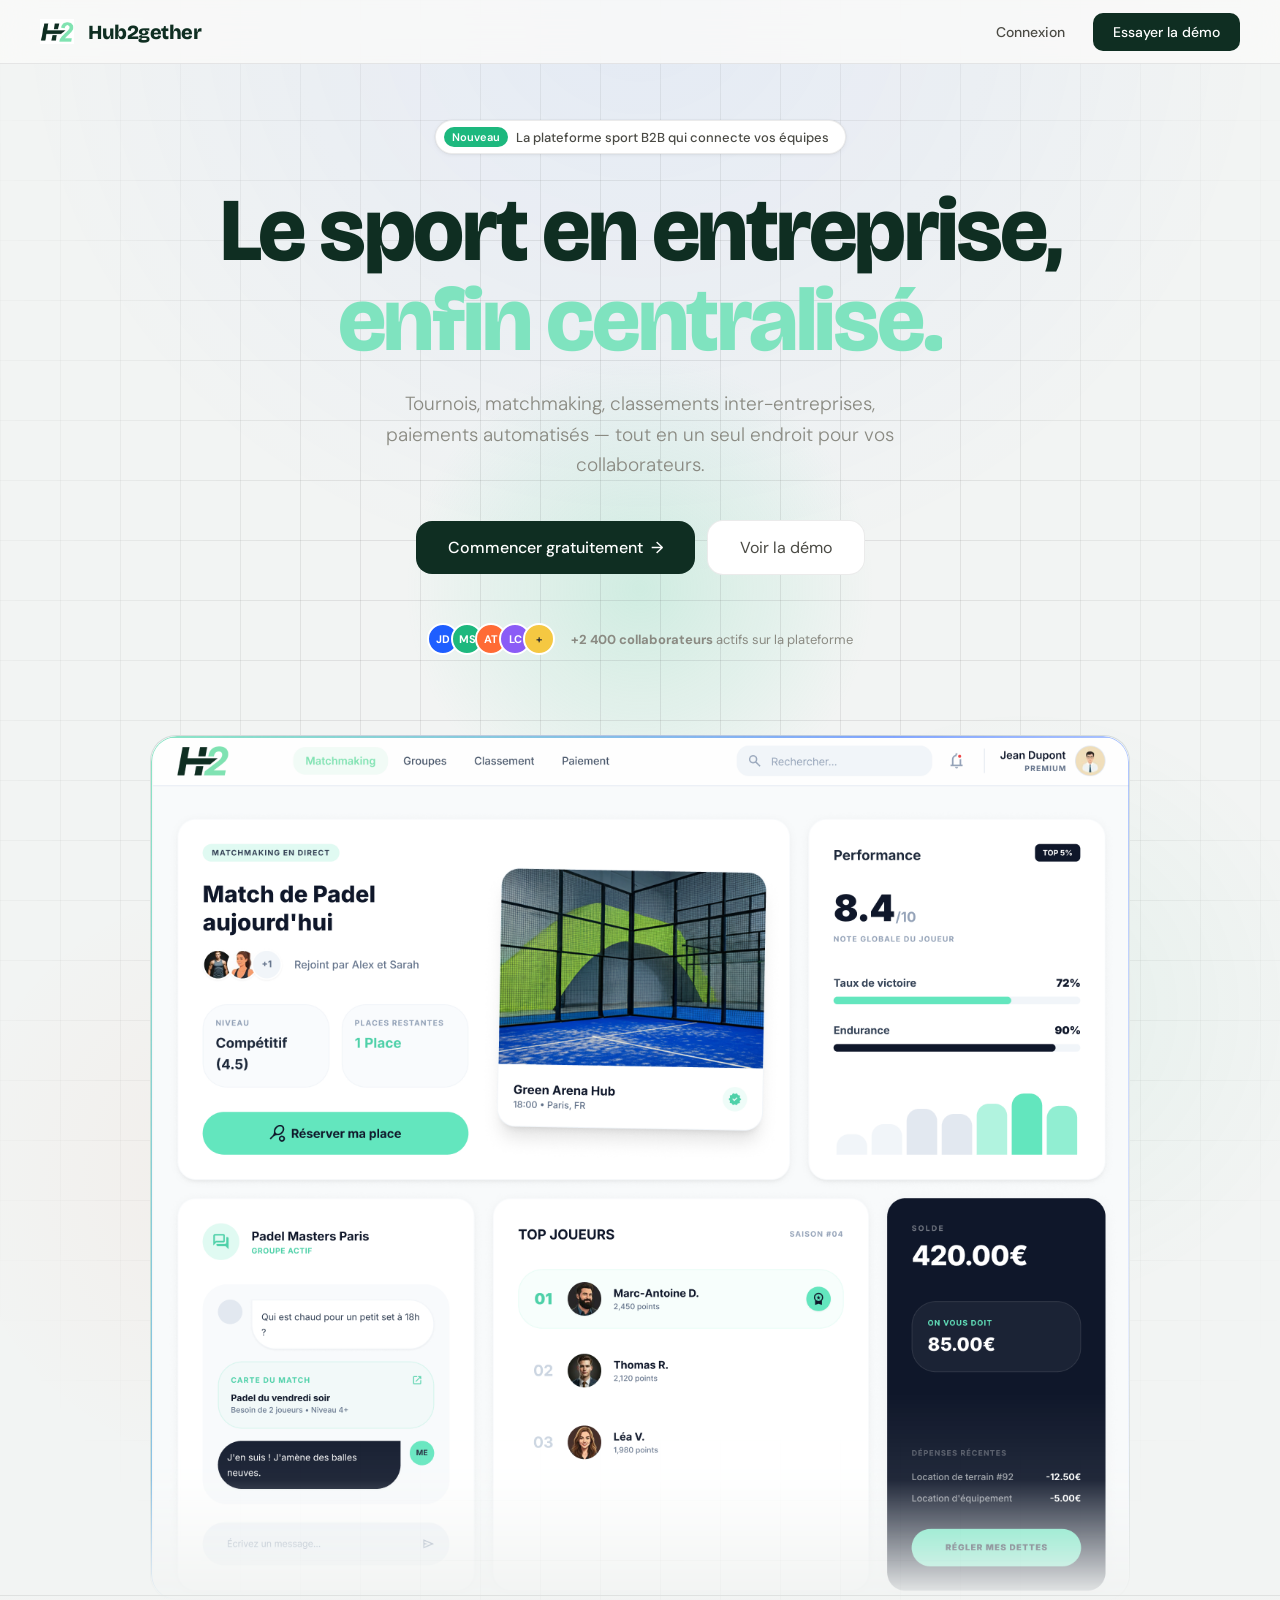
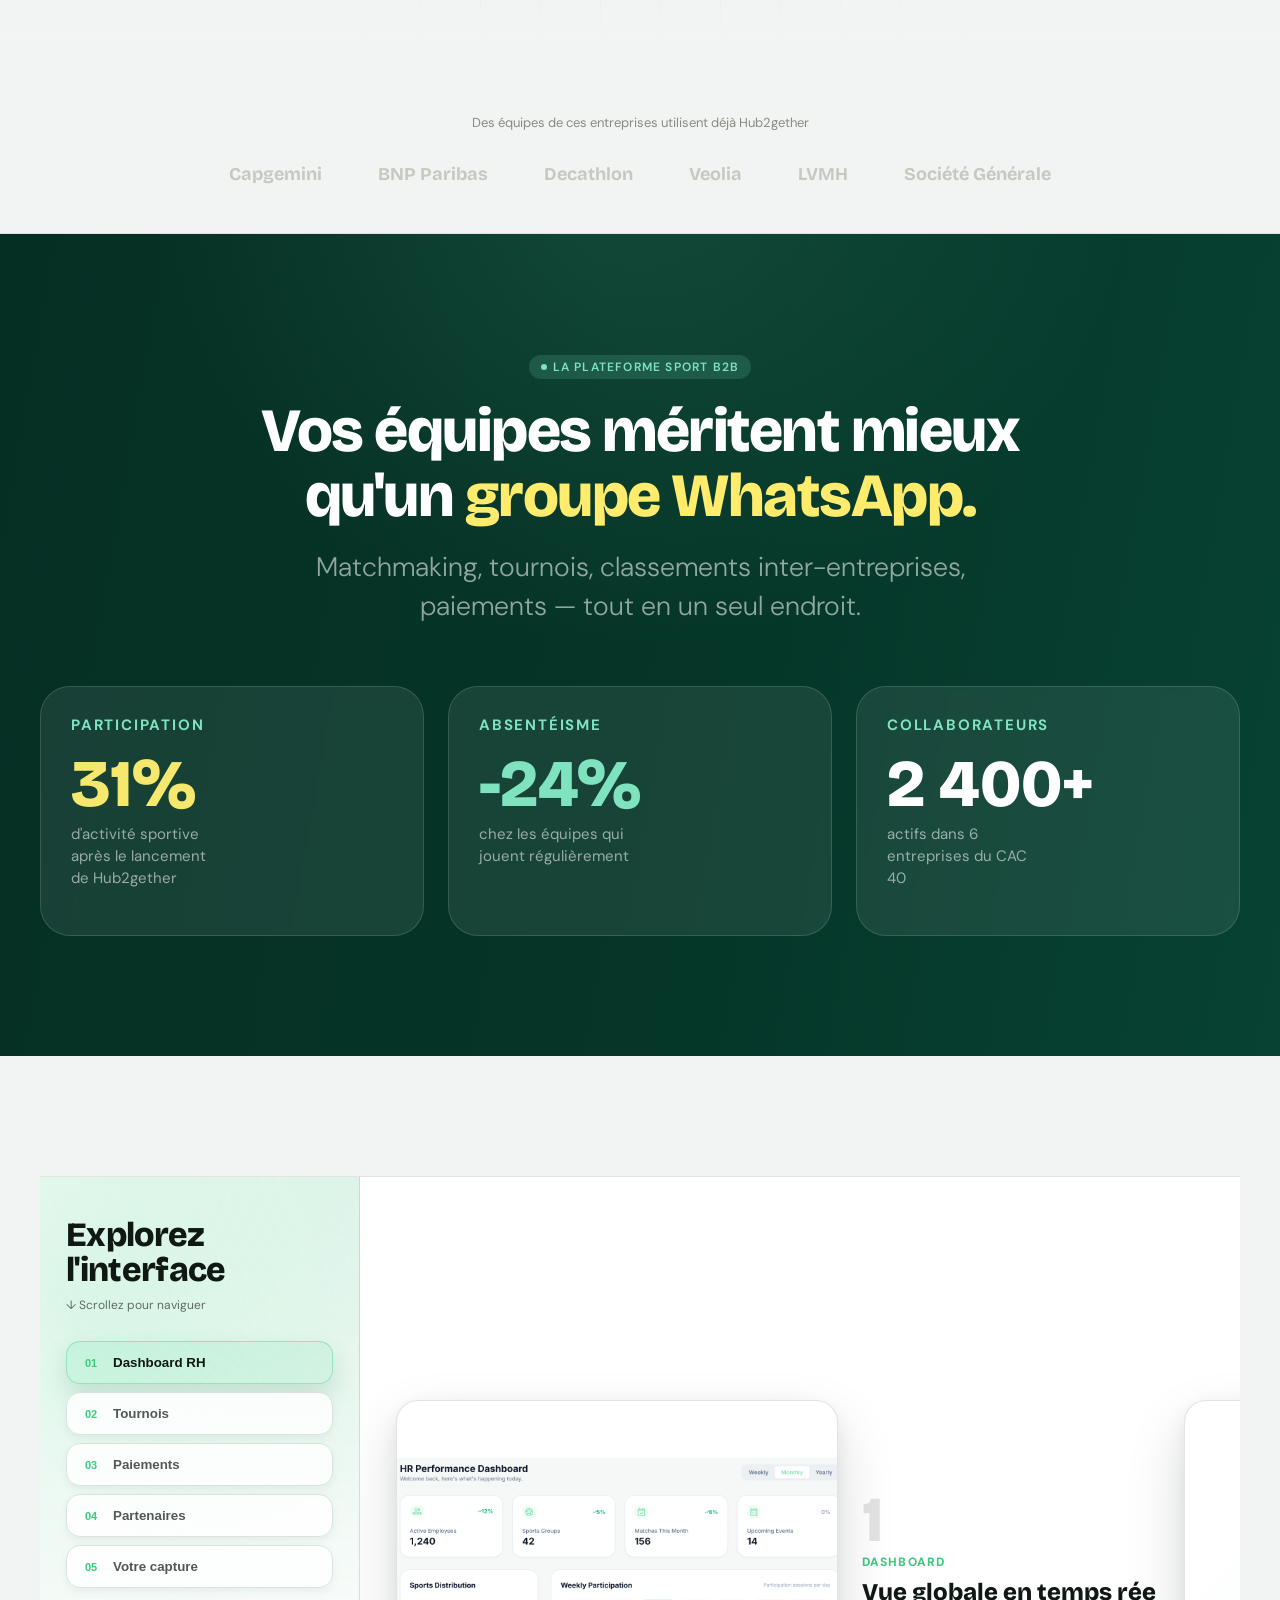
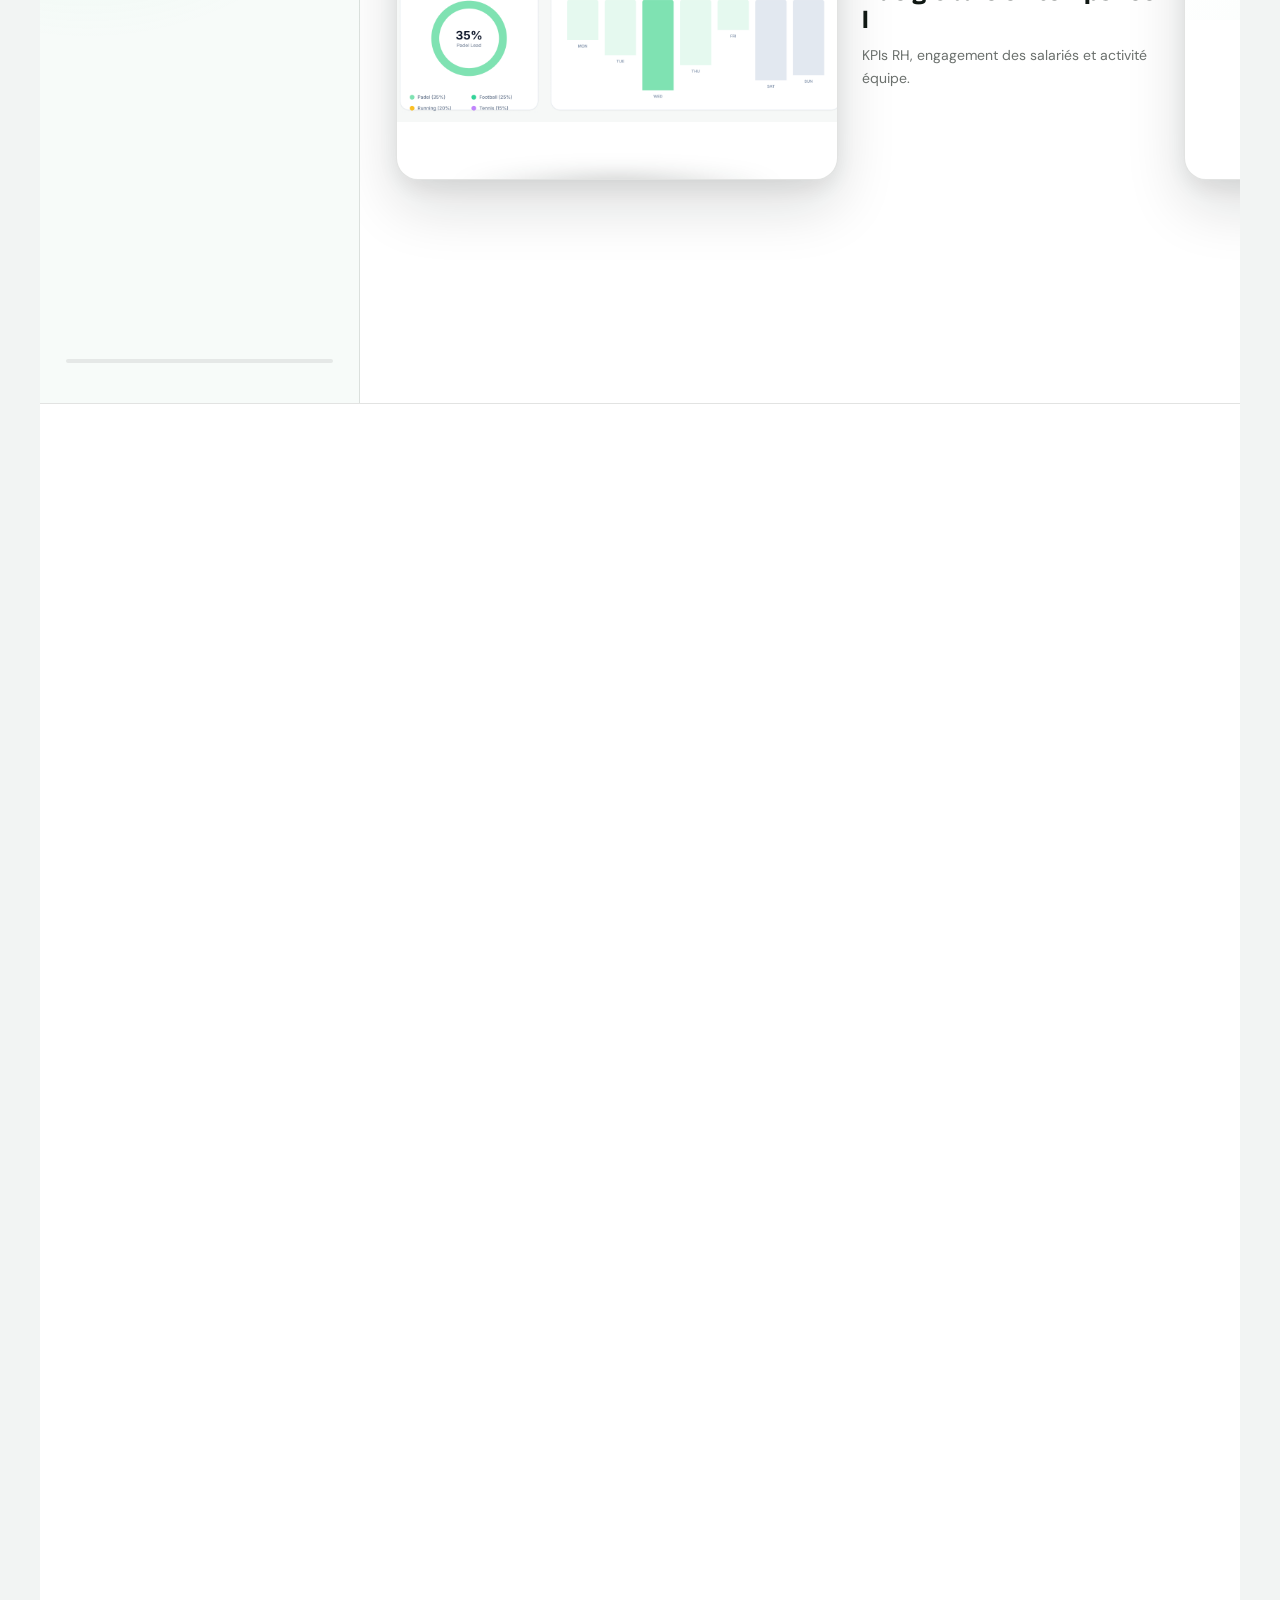
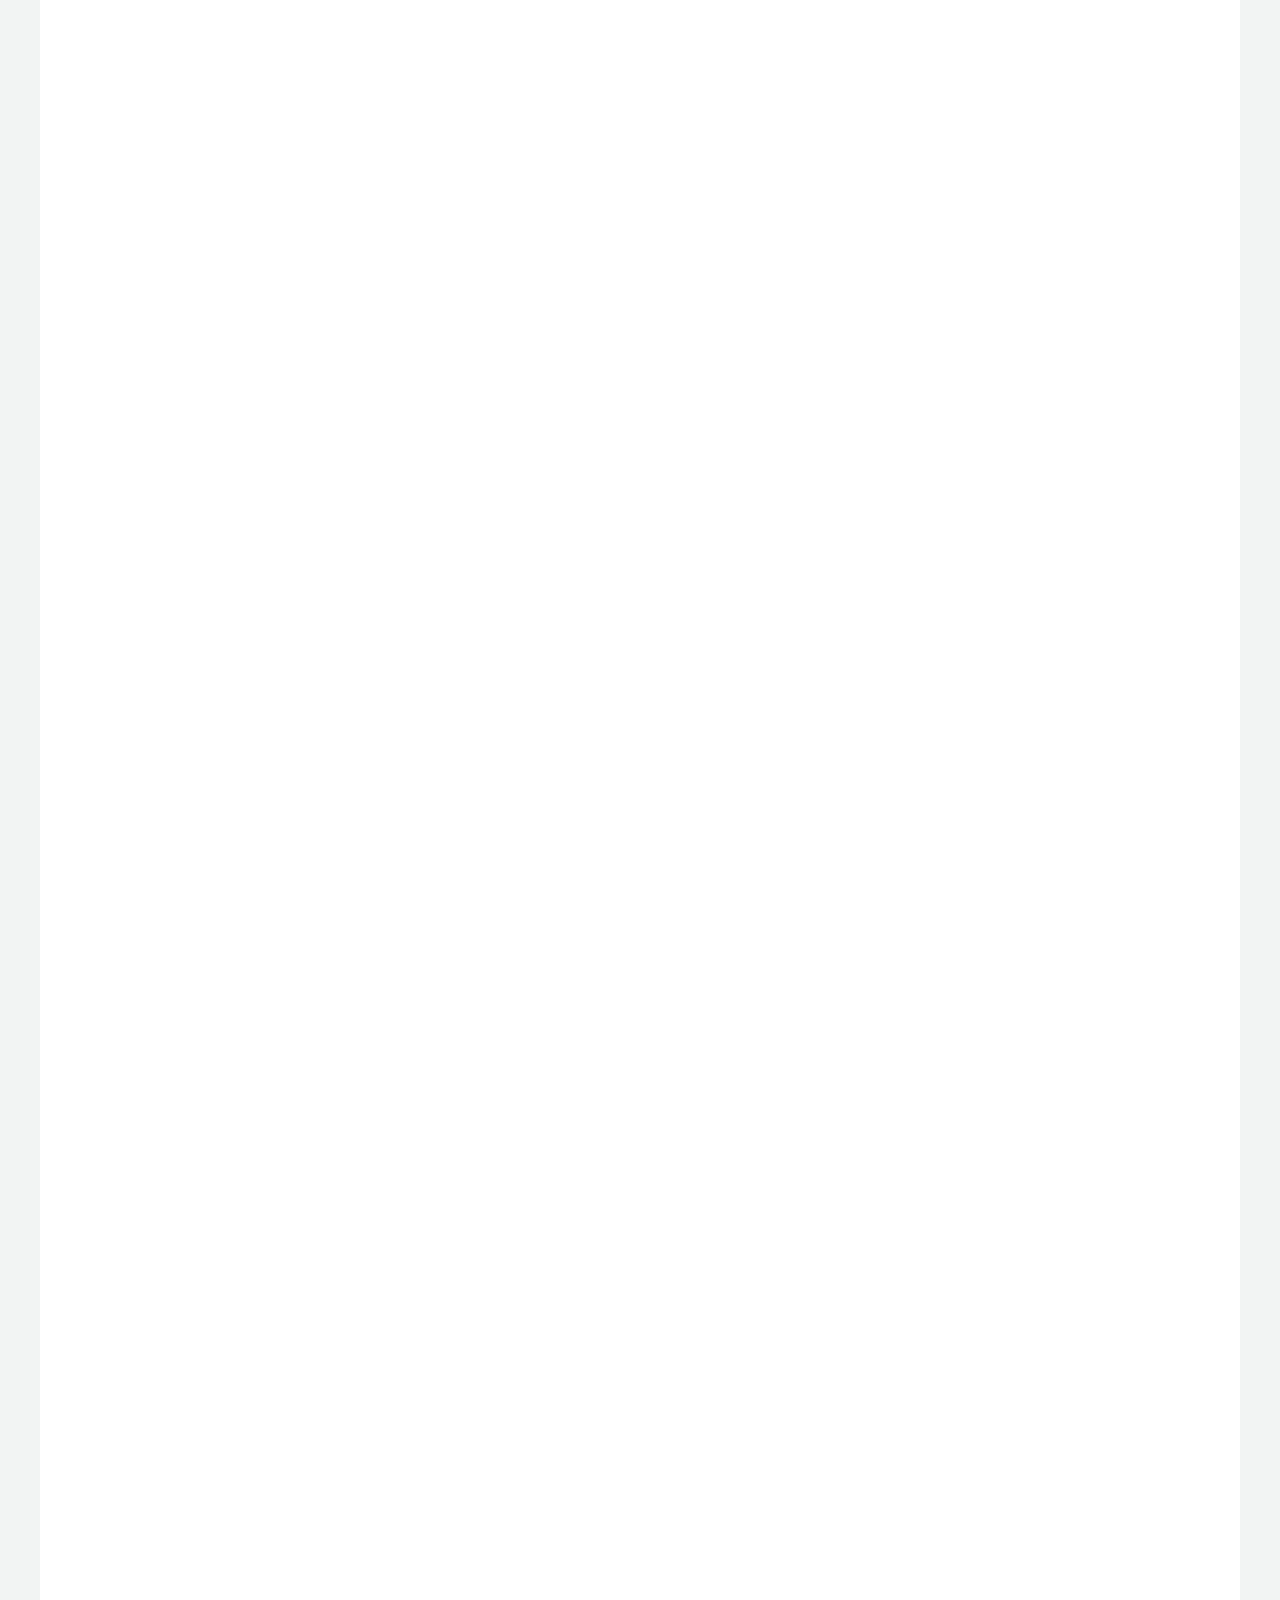
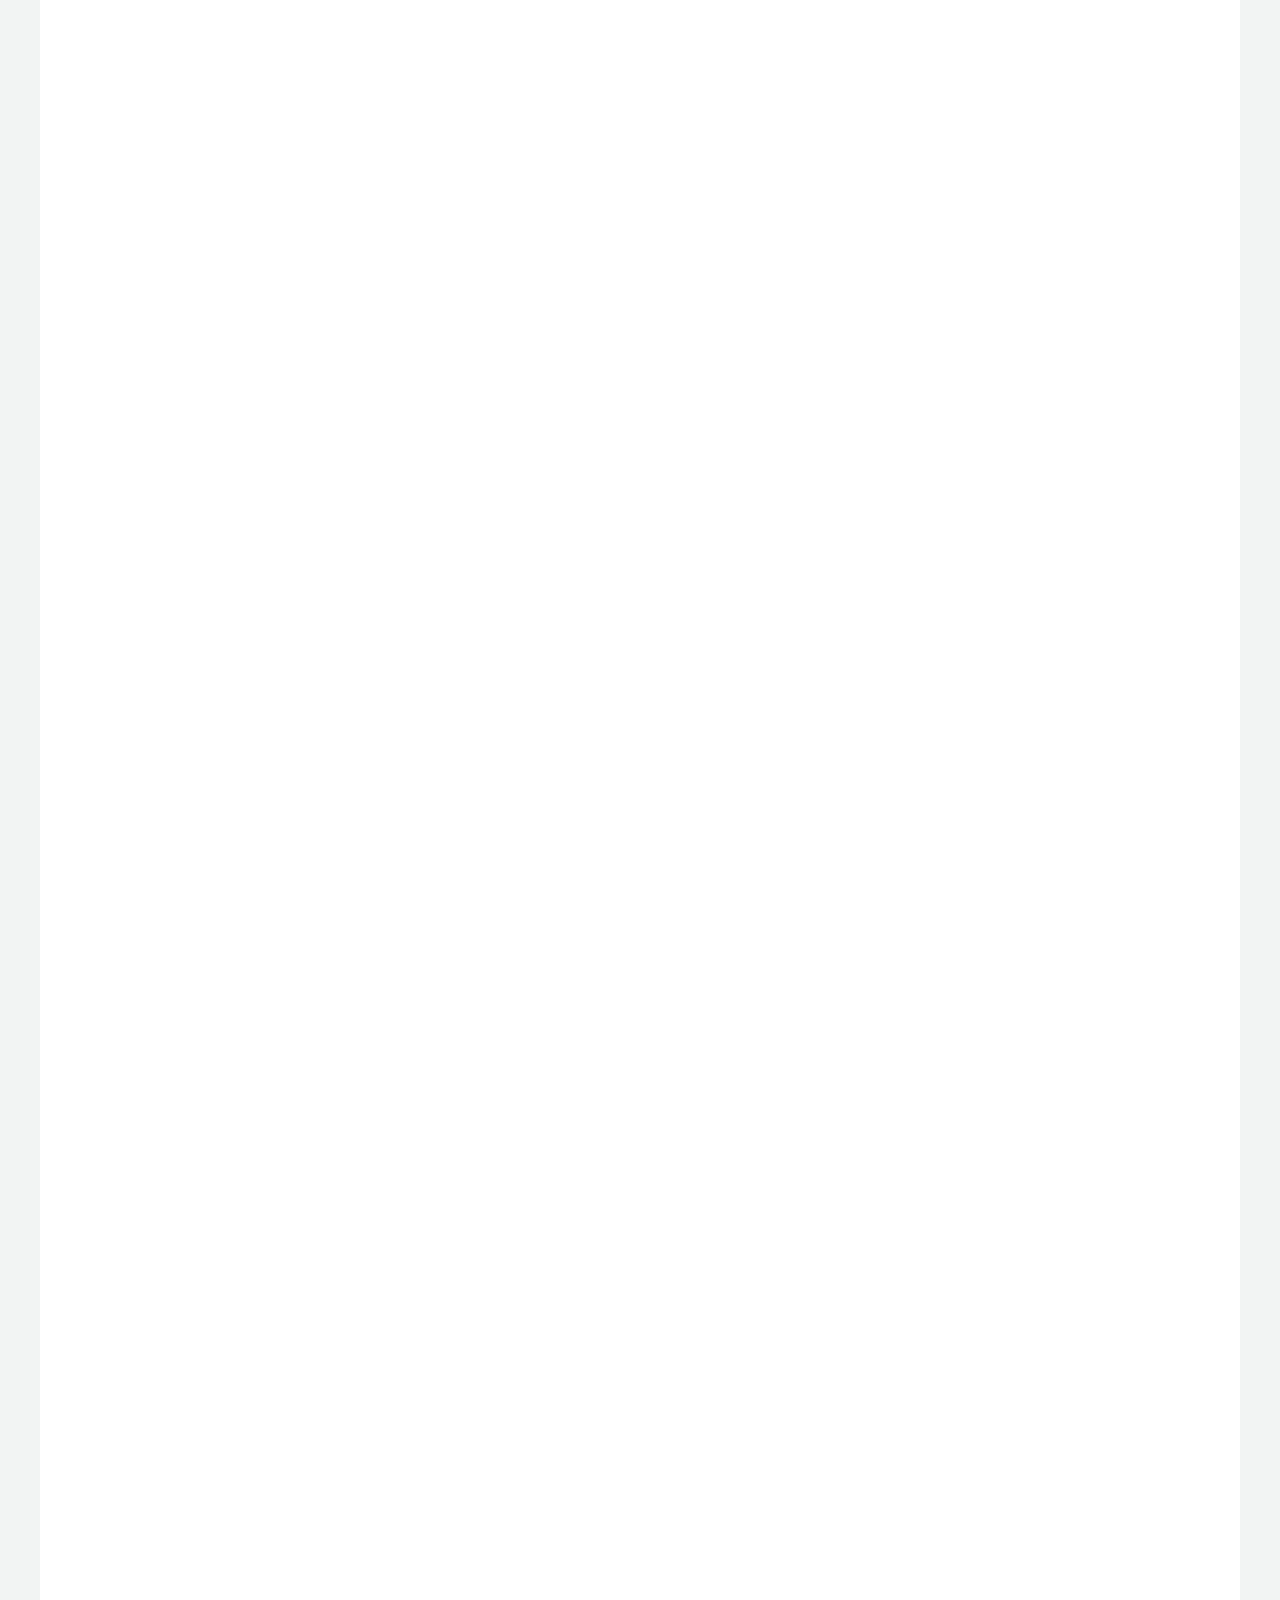
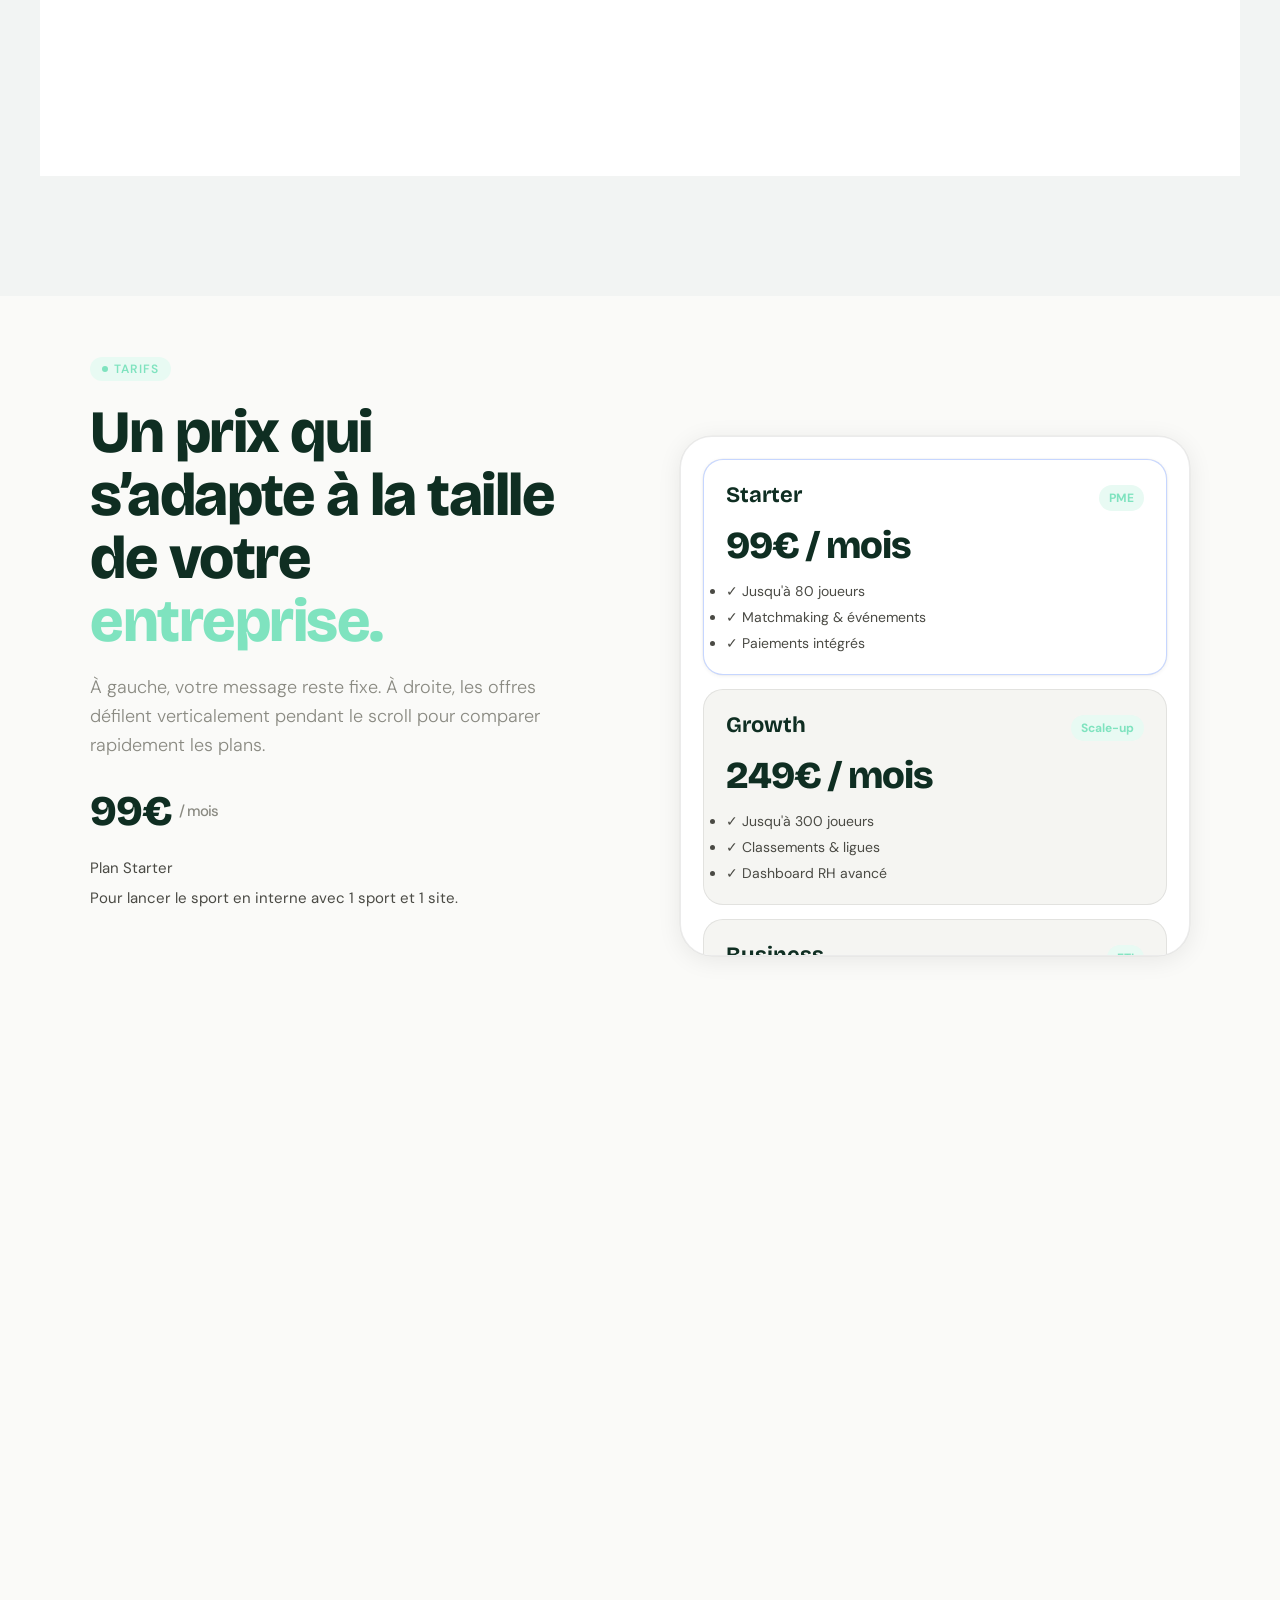
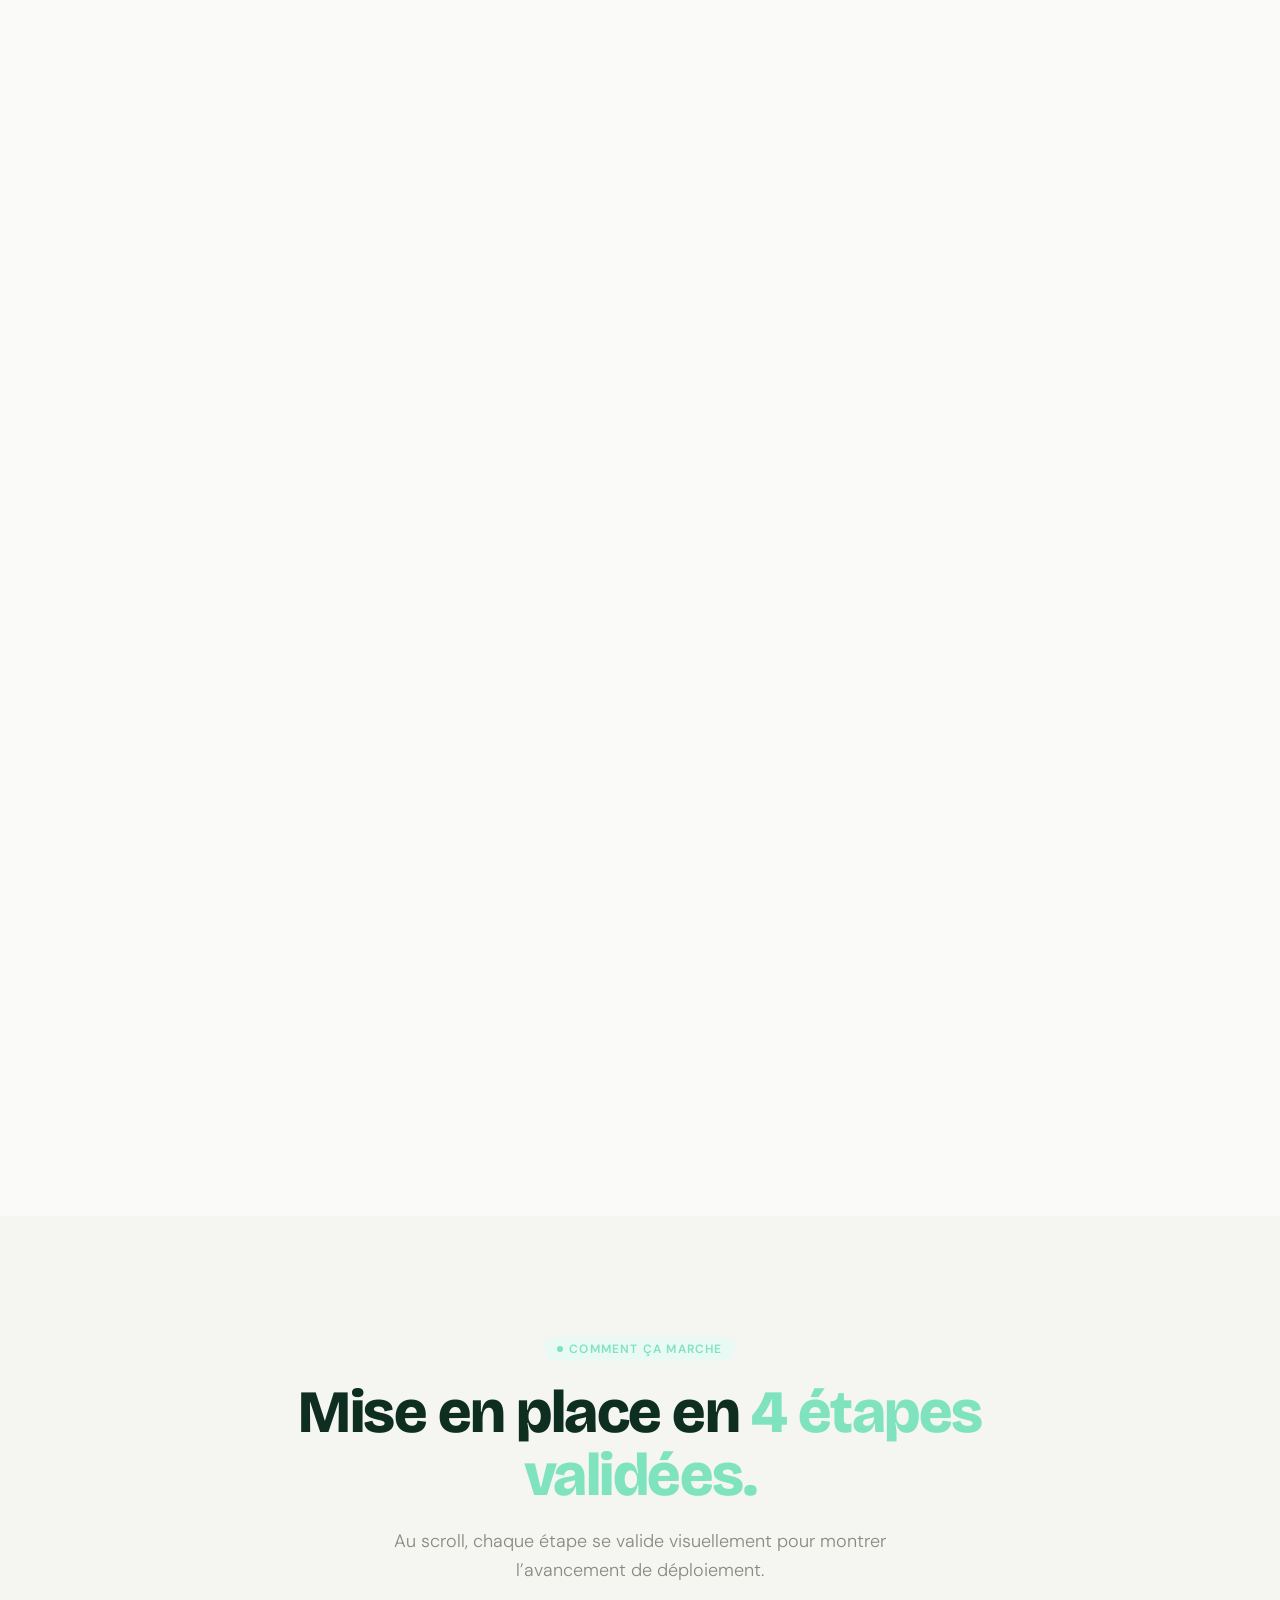
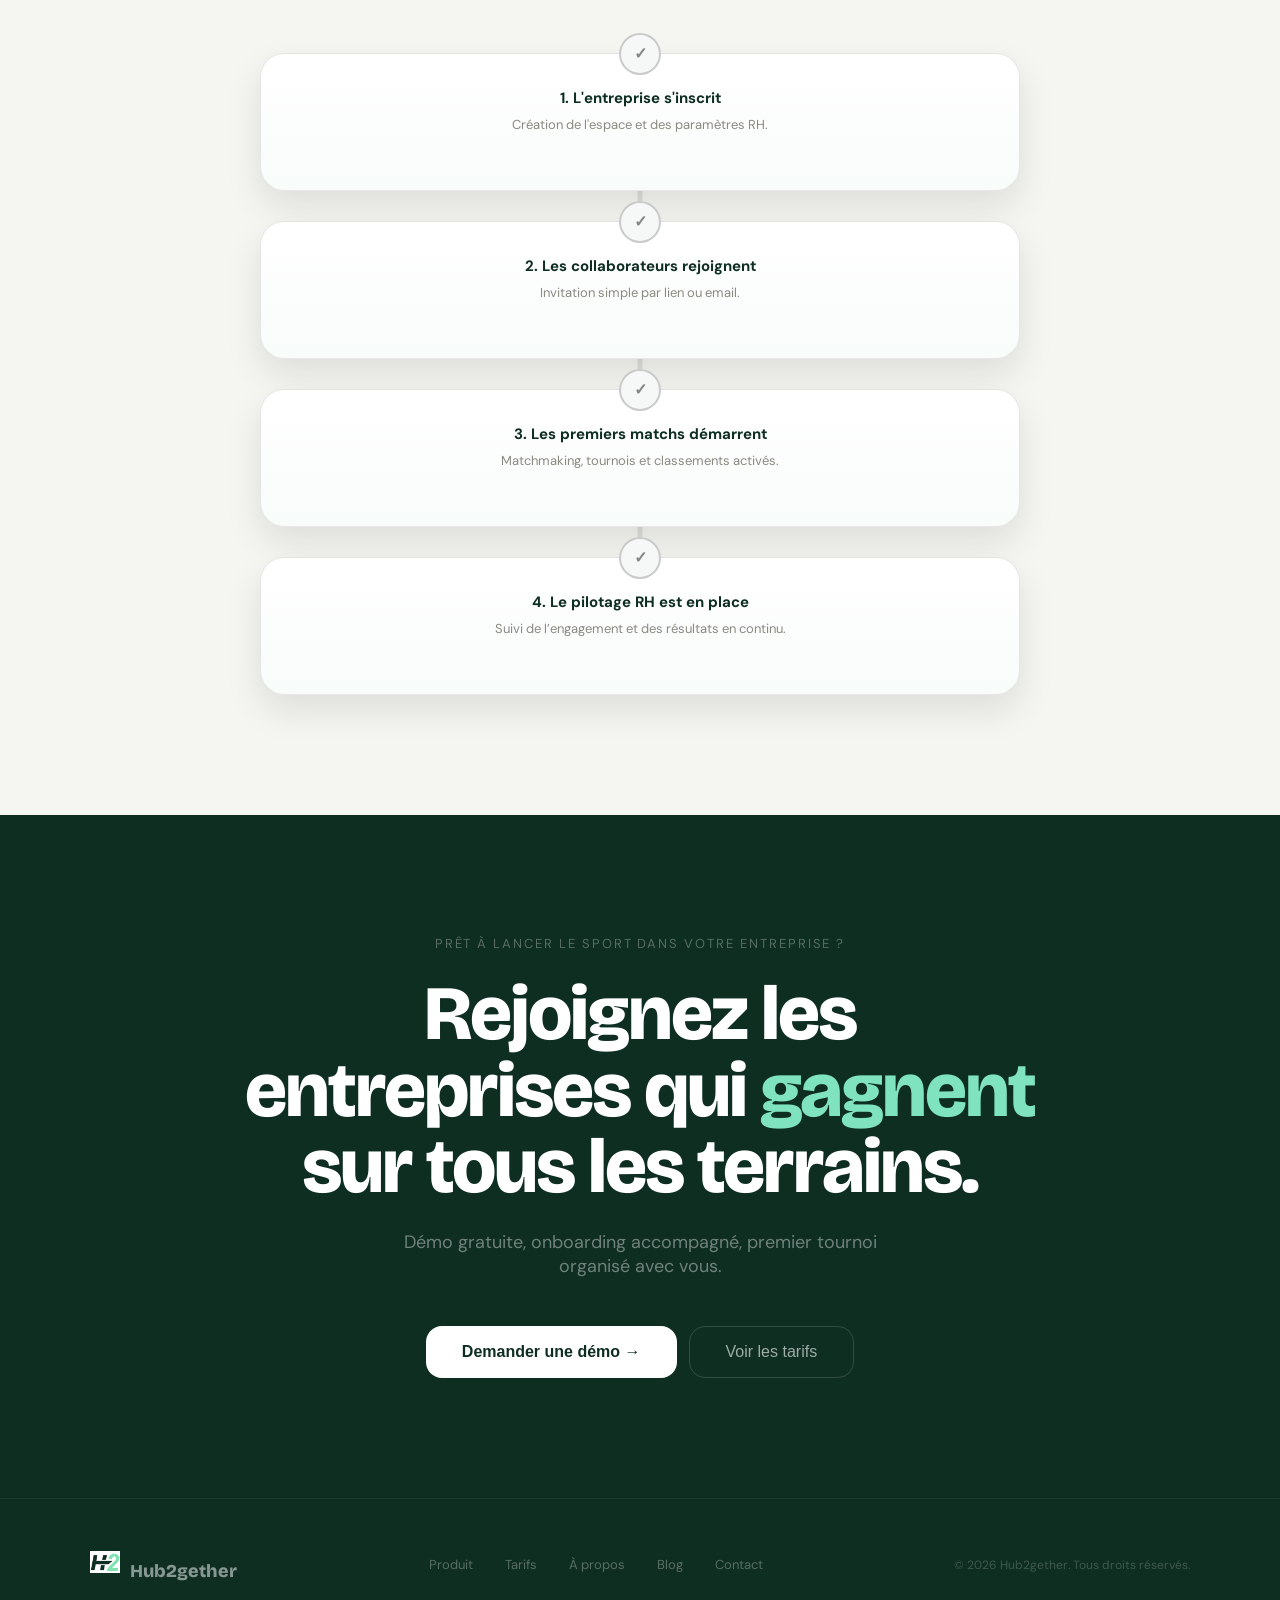
==== index.html @ cb919cde "Center timeline behind larger cards with slower gradient progress" ====
<!doctype html>
<html lang="fr">
<head>
<meta charset="UTF-8">
<meta name="viewport" content="width=device-width, initial-scale=1.0">
<title>Hub2gether — Le sport en entreprise, réinventé</title>
<link rel="preconnect" href="https://fonts.googleapis.com">
<link href="https://fonts.googleapis.com/css2?family=Bricolage+Grotesque:wght@300;400;500;600;700;800&family=DM+Sans:ital,wght@0,300;0,400;0,500;1,300&display=swap" rel="stylesheet">
<style>
  *, *::before, *::after { box-sizing: border-box; margin: 0; padding: 0; }

  :root {
    --black: #0F2E22;
    --white: #FAFAF8;
    --grey-50: #F5F5F2;
    --grey-100: #E8E8E4;
    --grey-200: #C8C8C2;
    --grey-400: #8A8A82;
    --grey-600: #4A4A44;
    --blue: #7FE3BF;
    --blue-light: #E8FAF3;
    --blue-mid: #7FE3BF;
    --green: #1DB87E;
    --green-light: #E8FAF3;
    --orange: #FF6B35;
    --orange-light: #FFF0EB;
    --yellow: #FFEC6D;
    --border: rgba(0,0,0,0.08);
    --shadow-sm: 0 1px 4px rgba(0,0,0,0.06), 0 0 0 0.5px rgba(0,0,0,0.06);
    --shadow-md: 0 4px 24px rgba(0,0,0,0.08), 0 0 0 0.5px rgba(0,0,0,0.06);
    --shadow-lg: 0 12px 48px rgba(0,0,0,0.12), 0 0 0 0.5px rgba(0,0,0,0.06);
    --font-display: 'Bricolage Grotesque', sans-serif;
    --font-body: 'DM Sans', sans-serif;
    --radius-sm: 10px;
    --radius-md: 16px;
    --radius-lg: 24px;
    --radius-xl: 32px;
  }

  html { scroll-behavior: smooth; }

  body {
    font-family: var(--font-body);
    background: #f2f4f3;
    color: var(--black);
    overflow-x: hidden;
    -webkit-font-smoothing: antialiased;
  }

  nav { position: fixed; top: 0; left: 0; right: 0; z-index: 100; display: flex; align-items: center; justify-content: space-between; padding: 0 40px; height: 64px; background: rgba(250,250,248,0.85); backdrop-filter: blur(16px); border-bottom: 0.5px solid var(--border); transition: background .3s; }
  .nav-logo { font-family: var(--font-display); font-size: 20px; font-weight: 800; letter-spacing: -0.5px; color: var(--black); display: flex; align-items: center; gap: 8px; }
  .nav-logo .dot { width: 8px; height: 8px; border-radius: 50%; background: var(--blue); display:none; }
  .brand-mark {
    display:inline-flex; align-items:flex-end; justify-content:center;
    font-family: var(--font-display); font-size: 34px; font-weight: 800; line-height: .8;
    letter-spacing:-2px; color: var(--black); margin-right: 4px;
  }
  .brand-mark span { color: var(--blue); margin-left:2px; }
  .footer-logo .brand-mark { font-size: 30px; vertical-align: middle; }
  .brand-logo-img {
    width: 34px;
    height: 34px;
    object-fit: contain;
    display: inline-block;
    margin-right: 6px;
  }
  .brand-logo-img.small { width: 28px; height: 28px; border-radius: 6px; }
  .brand-logo-img.footer { width: 30px; height: 30px; }


  .nav-links { display: flex; align-items: center; gap: 32px; }
  .nav-links a { font-size: 14px; font-weight: 400; color: var(--grey-600); text-decoration: none; transition: color .2s; }
  .nav-links a:hover { color: var(--black); }
  .nav-cta { display: flex; align-items: center; gap: 12px; margin-left: auto; }
  .btn-ghost { font-family: var(--font-body); font-size: 14px; font-weight: 500; color: var(--grey-600); background: none; border: none; cursor: pointer; padding: 8px 16px; border-radius: var(--radius-sm); transition: background .2s, color .2s; }
  .btn-ghost:hover { background: var(--grey-50); color: var(--black); }
  .btn-primary { font-family: var(--font-body); font-size: 14px; font-weight: 500; color: white; background: var(--black); border: none; cursor: pointer; padding: 10px 20px; border-radius: var(--radius-sm); transition: transform .15s, box-shadow .15s; }
  .btn-primary:hover { transform: translateY(-1px); box-shadow: 0 4px 16px rgba(0,0,0,0.2); }

  .hero { min-height: 100vh; display: flex; flex-direction: column; align-items: center; justify-content: center; text-align: center; padding: 120px 40px 80px; position: relative; overflow: hidden; --mx:50%; --my:35%; }
  .hero-bg { position: absolute; inset: 0; z-index: 0; background: radial-gradient(ellipse 70% 50% at 50% 0%, rgba(30,94,255,0.07) 0%, transparent 70%), radial-gradient(ellipse 40% 30% at 80% 60%, rgba(29,184,126,0.06) 0%, transparent 60%), radial-gradient(ellipse 40% 30% at 20% 70%, rgba(255,107,53,0.05) 0%, transparent 60%); }
  .hero-grid { position: absolute; inset: 0; z-index: 0; background-image: linear-gradient(var(--border) 1px, transparent 1px), linear-gradient(90deg, var(--border) 1px, transparent 1px); background-size: 60px 60px; mask-image: radial-gradient(ellipse 80% 80% at 50% 40%, black 30%, transparent 80%); }
  .hero-spotlight {
    position:absolute; inset:0; z-index:0; pointer-events:none;
    background: radial-gradient(360px circle at var(--mx) var(--my), rgba(127,227,191,.28), rgba(127,227,191,0) 65%);
    mix-blend-mode: multiply;
    transition: background-position .12s linear;
  }

  .hero-badge { display: inline-flex; align-items: center; gap: 8px; background: white; border: 0.5px solid var(--border); border-radius: 100px; padding: 6px 16px 6px 8px; font-size: 13px; font-weight: 500; color: var(--grey-600); margin-bottom: 32px; position: relative; z-index: 1; box-shadow: var(--shadow-sm); animation: fadeUp .6s ease both; }
  .hero-badge .pip { background: var(--green); color: white; font-size: 11px; font-weight: 600; padding: 3px 8px; border-radius: 100px; }
  .hero-title { font-family: var(--font-display); font-size: clamp(52px, 7vw, 96px); font-weight: 800; line-height: 1.0; letter-spacing: -2.5px; max-width: 900px; position: relative; z-index: 1; animation: fadeUp .6s .1s ease both; }
  .hero-title em { font-style: normal; background: linear-gradient(135deg, var(--blue), var(--blue-mid)); -webkit-background-clip: text; -webkit-text-fill-color: transparent; }
  .hero-sub { font-size: 19px; font-weight: 300; color: var(--grey-400); max-width: 560px; line-height: 1.6; margin: 24px auto 0; position: relative; z-index: 1; animation: fadeUp .6s .2s ease both; }
  .hero-actions { display: flex; align-items: center; gap: 12px; margin-top: 40px; position: relative; z-index: 1; animation: fadeUp .6s .3s ease both; }
  .btn-xl { font-family: var(--font-body); font-size: 16px; font-weight: 500; color: white; background: var(--black); border: none; cursor: pointer; padding: 16px 32px; border-radius: var(--radius-md); transition: transform .15s, box-shadow .2s; display: flex; align-items: center; gap: 8px; }
  .btn-xl-outline { font-family: var(--font-body); font-size: 16px; color: var(--grey-600); background: white; border: 0.5px solid var(--border); cursor: pointer; padding: 16px 32px; border-radius: var(--radius-md); }
  .hero-social-proof { display: flex; align-items: center; gap: 16px; margin-top: 48px; position: relative; z-index: 1; animation: fadeUp .6s .4s ease both; }
  .avatars { display: flex; }
  .avatars span { width: 32px; height: 32px; border-radius: 50%; border: 2px solid white; display: flex; align-items: center; justify-content: center; font-size: 11px; font-weight: 700; color: white; margin-left: -8px; }
  .avatars span:first-child { margin-left: 0; }
  .social-text { font-size: 13px; color: var(--grey-400); }

  .hero-mockup { position: relative; z-index: 1; margin-top: 80px; width: 100%; max-width: 980px; animation: fadeUp .7s .5s ease both; }
  .dashboard-image-wrap {
    position: relative;
    border: 1px solid rgba(15,46,34,.12);
    border-radius: 26px;
    overflow: visible;
    box-shadow: var(--shadow-lg), 0 0 0 1px rgba(255,255,255,.32), -20px 0 42px rgba(127,227,191,.22), 0 -20px 46px rgba(30,94,255,.18), 20px 0 42px rgba(255,255,255,.24);
    background: #f3f6f5;
    -webkit-mask-image: linear-gradient(to bottom, #000 0%, #000 76%, rgba(0,0,0,.92) 86%, rgba(0,0,0,.4) 94%, transparent 100%);
    mask-image: linear-gradient(to bottom, #000 0%, #000 76%, rgba(0,0,0,.92) 86%, rgba(0,0,0,.4) 94%, transparent 100%);
  }
  .dashboard-image-wrap::before {
    content: "";
    position: absolute;
    inset: -20px;
    border-radius: 34px;
    z-index: -2;
    background:
      radial-gradient(circle at 10% 50%, rgba(127,227,191,.42), transparent 38%),
      radial-gradient(circle at 50% 0%, rgba(30,94,255,.25), transparent 42%),
      radial-gradient(circle at 92% 50%, rgba(255,255,255,.42), transparent 40%);
    filter: blur(18px);
    opacity: .95;
    pointer-events: none;
  }
  .dashboard-image-wrap::after {
    content: "";
    position: absolute;
    inset: 0;
    border-radius: 26px;
    padding: 1.2px;
    background: linear-gradient(120deg, rgba(127,227,191,.9), rgba(30,94,255,.55), rgba(255,255,255,.9));
    -webkit-mask: linear-gradient(#fff 0 0) content-box, linear-gradient(#fff 0 0);
    -webkit-mask-composite: xor;
    mask-composite: exclude;
    pointer-events: none;
  }
  .dashboard-image {
    display: block;
    width: 100%;
    height: auto;
    border-radius: 26px;
  }
  .dashboard-fallback {
    min-height: 320px;
    place-content: center;
    text-align: center;
    color: var(--grey-600);
    gap: 6px;
    font-weight: 600;
    border-radius: 26px;
  }

  .mockup-window { background: #f6f7f6; border-radius: var(--radius-xl); border: 0.5px solid rgba(15,46,34,.12); box-shadow: var(--shadow-lg); overflow: hidden; }
  .mockup-bar { background: var(--grey-50); padding: 12px 20px; display: flex; align-items: center; gap: 8px; border-bottom: 0.5px solid var(--border); }
  .mockup-dot { width: 10px; height: 10px; border-radius: 50%; }
  .mockup-url { flex: 1; background: white; border-radius: 6px; border: 0.5px solid var(--border); font-size: 12px; color: var(--grey-400); padding: 4px 12px; margin: 0 12px; text-align: center; }
  .mockup-body { display: grid; grid-template-columns: 220px 1fr; min-height: 400px; }
  .mockup-sidebar { background: var(--grey-50); border-right: 0.5px solid var(--border); padding: 20px 16px; }
  .sidebar-section { margin-bottom: 24px; }
  .sidebar-label { font-size: 10px; font-weight: 600; color: var(--grey-400); letter-spacing: .08em; text-transform: uppercase; margin-bottom: 8px; }
  .sidebar-item { display: flex; align-items: center; gap: 10px; padding: 8px 10px; border-radius: 8px; font-size: 13px; color: var(--grey-600); margin-bottom: 2px; }
  .sidebar-item.active { background: white; color: var(--black); box-shadow: var(--shadow-sm); }
  .sidebar-stat { background: var(--blue); color: white; font-size: 10px; font-weight: 700; border-radius: 100px; padding: 1px 7px; margin-left: auto; }
  .mockup-main { padding: 24px; }
  .mockup-header { display: flex; align-items: center; justify-content: space-between; margin-bottom: 20px; }
  .mockup-title { font-family: var(--font-display); font-size: 18px; font-weight: 700; }
  .mockup-sub { font-size: 12px; color: var(--grey-400); margin-top: 2px; }
  .mockup-kpis { display: grid; grid-template-columns: repeat(3, 1fr); gap: 10px; margin-bottom: 20px; }
  .mkpi { background: #eef2ef; border-radius: 10px; border: 0.5px solid rgba(15,46,34,.10); padding: 12px 14px; }
  .mkpi-label { font-size: 10px; color: var(--grey-400); text-transform: uppercase; letter-spacing: .08em; margin-bottom: 4px; }
  .mkpi-val { font-family: var(--font-display); font-size: 22px; font-weight: 700; }
  .mkpi-delta { font-size: 11px; color: var(--green); margin-top: 2px; }
  .mockup-matches { display: flex; flex-direction: column; gap: 8px; }
  .match-card,.match-row { display: flex; align-items: center; gap: 12px; padding: 12px 14px; background: var(--grey-50); border-radius: 10px; border: 0.5px solid var(--border); }
  .match-avatar,.player-avatar,.lb-avatar { width: 34px; height: 34px; border-radius: 8px; display: flex; align-items: center; justify-content: center; font-size: 12px; font-weight: 800; color: white; flex-shrink: 0; }
  .match-info,.player-info { flex: 1; }
  .match-name,.player-name { font-size: 13px; font-weight: 600; }
  .match-detail,.player-detail { font-size: 11px; color: var(--grey-400); }
  .match-badge { font-size: 11px; font-weight: 600; padding: 3px 10px; border-radius: 100px; }
  .badge-blue { background: var(--blue-light); color: var(--blue); }
  .badge-green { background: var(--green-light); color: var(--green); }
  .badge-orange { background: var(--orange-light); color: var(--orange); }

  .logos-section {
    position: relative;
    z-index: 2;
    margin-top: -86px;
    padding: 118px 40px 48px;
    border-top: 0.5px solid var(--border);
    border-bottom: 0.5px solid var(--border);
    background: linear-gradient(180deg, rgba(242,244,243,0) 0%, #f2f4f3 46px, #f2f4f3 100%);
  }
  .logos-label { text-align: center; font-size: 13px; color: var(--grey-400); margin-bottom: 32px; }
  .logos-row { display: flex; align-items: center; justify-content: center; gap: 56px; flex-wrap: wrap; }
  .logo-item {
    font-family: var(--font-display);
    font-size: 18px;
    font-weight: 700;
    color: var(--grey-200);
    position: relative;
    cursor: default;
    transition: color .2s, transform .2s;
  }
  .logo-item::after {
    content: attr(data-users);
    position: absolute;
    top: calc(100% + 8px);
    left: 50%;
    transform: translate(-50%, -6px);
    opacity: 0;
    pointer-events: none;
    white-space: nowrap;
    font-family: var(--font-body);
    font-size: 12px;
    font-weight: 600;
    color: var(--grey-600);
    background: white;
    border: 0.5px solid var(--border);
    border-radius: 999px;
    padding: 4px 10px;
    box-shadow: var(--shadow-sm);
    transition: opacity .2s ease, transform .2s ease;
  }
  .logo-item:hover,
  .logo-item:focus-visible {
    color: var(--black);
    transform: translateY(-2px);
  }
  .logo-item:hover::after,
  .logo-item:focus-visible::after {
    opacity: 1;
    transform: translate(-50%, 0);
  }

  section { padding: 120px 40px; }
  .section-inner { max-width: 1100px; margin: 0 auto; }
  .section-tag { display: inline-flex; align-items: center; gap: 6px; font-size: 12px; font-weight: 600; color: var(--blue); background: var(--blue-light); border-radius: 100px; padding: 4px 12px; text-transform: uppercase; letter-spacing: .1em; margin-bottom: 20px; }
  .section-tag .tag-dot { width: 6px; height: 6px; border-radius: 50%; background: var(--blue); }
  .section-title { font-family: var(--font-display); font-size: clamp(36px, 5vw, 60px); font-weight: 800; line-height: 1.05; letter-spacing: -1.5px; max-width: 700px; }
  .section-title em { font-style: normal; color: var(--blue); }
  .section-desc { font-size: 18px; font-weight: 300; color: var(--grey-400); max-width: 520px; line-height: 1.6; margin-top: 20px; }
  .split { display: grid; grid-template-columns: 1fr 1fr; gap: 80px; align-items: center; }
  .split.reverse { direction: rtl; } .split.reverse > * { direction: ltr; }

  .feat-card,.profile-card,.expense-card { background: white; border: 0.5px solid var(--border); border-radius: var(--radius-xl); overflow: hidden; box-shadow: var(--shadow-md); }
  .feat-card-header { padding: 20px 24px 16px; border-bottom: 0.5px solid var(--border); background: var(--grey-50); display: flex; align-items: center; justify-content: space-between; }
  .feat-card-title { font-size: 14px; font-weight: 600; }
  .feat-card-sub { font-size: 12px; color: var(--grey-400); }
  .feat-card-body { padding: 20px 24px; }

  .market-section { background: linear-gradient(100deg, #062f24 0%, #053628 55%, #074233 100%); position: relative; overflow: hidden; }
  .market-section::before {
    content: "";
    position: absolute;
    inset: 0;
    background: radial-gradient(circle at 50% -10%, rgba(127,227,191,0.12), transparent 45%);
    pointer-events: none;
  }
  .market-section .section-inner { position: relative; z-index: 1; }
  .market-section .section-title { color: var(--white); }
  .market-section .section-title em { color: var(--yellow); }
  .market-section .section-desc { color: rgba(255,255,255,0.6); }
  .market-section .section-inner { max-width: 1200px; text-align: center; }
  .market-section .section-title { margin: 0 auto; max-width: 900px; font-size: clamp(40px, 4.8vw, 62px); }
  .market-section .section-desc { margin: 20px auto 0; max-width: 860px; font-size: clamp(18px, 2.1vw, 30px); line-height: 1.45; color: rgba(255,255,255,0.56); }
  .stats-grid { display: grid; grid-template-columns: repeat(auto-fit, minmax(240px, 1fr)); gap: 24px; margin-top: 60px; }
  .stat-card { border: 1px solid rgba(255,255,255,0.14); border-radius: 30px; padding: 28px 30px; background: rgba(255,255,255,0.08); backdrop-filter: blur(3px); transition: transform .2s ease, box-shadow .2s ease; text-align: left; min-height: 250px; }
  .stat-card:hover { transform: translateY(-4px); box-shadow: 0 12px 26px rgba(0,0,0,0.2); }
  .stat-label { font-size: 15px; letter-spacing: .12em; font-weight: 700; color: #7FE3BF; margin-bottom: 18px; }
  .stat-num { font-family: var(--font-display); font-size: clamp(48px, 5.2vw, 70px); font-weight: 800; color: var(--yellow); margin-bottom: 8px; line-height: .95; }
  .stat-num span { color: var(--blue-mid); }
  .stat-desc { font-size: 15px; color: rgba(255,255,255,0.56); line-height: 1.45; }
  .market-quote { margin-top: 60px; padding: 40px; border: 0.5px solid rgba(255,255,255,0.1); border-radius: var(--radius-lg); background: rgba(255,255,255,0.06); }
  .market-quote p { font-family: var(--font-display); font-size: 24px; color: white; }
  .market-quote p em { font-style: normal; color: var(--yellow); }
  .market-quote cite { display: block; margin-top: 16px; font-size: 13px; color: rgba(255,255,255,0.35); font-style: normal; }
  .impact-switch { margin-top: 30px; display: inline-flex; padding: 4px; background: rgba(255,255,255,0.08); border: 1px solid rgba(255,255,255,0.16); border-radius: 999px; gap: 4px; }
  .impact-tab { border: none; background: transparent; color: rgba(255,255,255,0.72); border-radius: 999px; padding: 9px 14px; font-size: 13px; font-weight: 600; cursor: pointer; transition: background .2s ease, color .2s ease; }
  .impact-tab.active { background: var(--yellow); color: #2f2a07; }
  .impact-panels { margin-top: 24px; }
  .impact-panel { display: none; border: 1px solid rgba(255,255,255,0.14); border-radius: 20px; padding: 24px; background: rgba(6, 19, 14, 0.24); }
  .impact-panel.active { display: block; animation: fadeUp .35s ease; }
  .impact-list { display: grid; grid-template-columns: repeat(3, minmax(0,1fr)); gap: 14px; }
  .impact-pill { background: rgba(255,255,255,0.06); border: 1px solid rgba(255,255,255,0.1); border-radius: 14px; padding: 14px; }
  .impact-pill strong { font-family: var(--font-display); font-size: 28px; color: var(--white); display: block; margin-bottom: 4px; }
  .impact-pill span { color: rgba(255,255,255,0.66); font-size: 13px; line-height: 1.4; }
  .impact-pill b { color: #fff7bd; font-weight: 700; }
  .benefit-note {
    margin-top: 16px;
    color: rgba(255,255,255,0.72);
    font-size: 15px;
    line-height: 1.5;
    max-width: 900px;
  }

  .features-grid { display: grid; grid-template-columns: repeat(3, 1fr); gap: 20px; margin-top: 60px; }
  .feature-tile { border: 0.5px solid var(--border); border-radius: var(--radius-lg); padding: 28px; background: white; transition: box-shadow .2s, transform .2s; }
  .feature-tile:hover { box-shadow: var(--shadow-md); transform: translateY(-2px); }
  .feature-tile-icon { width: 44px; height: 44px; border-radius: 12px; display: flex; align-items: center; justify-content: center; font-size: 20px; margin-bottom: 16px; }
  .icon-blue { background: var(--blue-light); } .icon-green { background: var(--green-light); } .icon-orange { background: var(--orange-light); } .icon-yellow { background: rgba(245,200,66,0.1); }
  .feature-tile-name { font-family: var(--font-display); font-size: 17px; font-weight: 700; margin-bottom: 8px; }
  .feature-tile-desc { font-size: 14px; color: var(--grey-400); line-height: 1.55; }

  .match-list { display: flex; flex-direction: column; gap: 10px; }
  .player-meta { text-align: right; }
  .player-price { font-size: 14px; font-weight: 700; color: var(--blue); }
  .player-place { font-size: 11px; color: var(--grey-400); }
  .join-btn { margin-top: 12px; width: 100%; padding: 12px; background: var(--blue); color: white; border: none; border-radius: 10px; font-family: var(--font-body); font-size: 14px; font-weight: 600; cursor: pointer; }

  .lb-thead,.lb-row { display: grid; grid-template-columns: 48px 1fr 80px 80px; gap: 12px; padding: 10px 16px; align-items: center; }
  .lb-thead span { font-size: 10px; font-weight: 600; color: var(--grey-400); text-transform: uppercase; }
  .lb-row { border-radius: 10px; }
  .lb-row.you { background: var(--blue-light); }
  .lb-rank { font-size: 14px; font-weight: 800; color: var(--grey-400); }
  .gold{color:var(--yellow)} .silver{color:var(--grey-200)} .bronze{color:#CD7F32}
  .lb-player { display: flex; align-items: center; gap: 10px; }
  .lb-name { font-size: 13px; font-weight: 600; }
  .lb-company,.lb-matches { font-size: 11px; color: var(--grey-400); }
  .lb-pts { font-size: 14px; font-weight: 700; text-align: right; }
  .lb-tabs { display: flex; gap: 4px; background: var(--grey-50); border-radius: 8px; padding: 3px; }
  .lb-tab { font-size: 12px; font-weight: 600; padding: 6px 16px; border-radius: 6px; border: none; background: transparent; color: var(--grey-400); }
  .lb-tab.active { background: white; color: var(--black); box-shadow: var(--shadow-sm); }

  .profile-top { padding: 24px; display: flex; gap: 16px; }
  .profile-pic { width: 56px; height: 56px; border-radius: 14px; background: var(--blue); display: flex; align-items: center; justify-content: center; font-size: 18px; font-weight: 800; color: white; }
  .profile-name { font-family: var(--font-display); font-size: 18px; font-weight: 700; }
  .profile-role { font-size: 13px; color: var(--grey-400); }
  .profile-level { background: var(--blue-light); color: var(--blue); font-size: 11px; font-weight: 700; padding: 3px 10px; border-radius: 100px; display: inline-block; margin-top: 8px; }
  .profile-stats { display: grid; grid-template-columns: repeat(3, 1fr); border-top: 0.5px solid var(--border); }
  .pstat { padding: 16px; text-align: center; border-right: 0.5px solid var(--border); }
  .pstat:last-child { border-right: none; }
  .pstat-num { font-family: var(--font-display); font-size: 22px; font-weight: 800; }
  .profile-chart { padding: 20px 24px; border-top: 0.5px solid var(--border); }
  .chart-label { font-size: 10px; text-transform: uppercase; color: var(--grey-400); margin-bottom: 12px; }
  .mini-chart { height: 72px; }
  .mini-chart svg { width: 100%; height: 100%; }
  .sport-tags { display: flex; gap: 6px; margin-top: 16px; }
  .sport-tag { font-size: 12px; color: var(--grey-600); background: var(--grey-50); border: 0.5px solid var(--border); border-radius: 100px; padding: 4px 12px; }

  .expense-header { padding: 20px 24px; border-bottom: 0.5px solid var(--border); }
  .expense-total { padding: 20px 24px; border-bottom: 0.5px solid var(--border); display: flex; align-items: center; gap: 14px; }
  .expense-icon { width: 40px; height: 40px; background: var(--blue-light); border-radius: 10px; display: flex; align-items: center; justify-content: center; }
  .expense-amount { font-family: var(--font-display); font-size: 28px; font-weight: 800; }
  .expense-by { font-size: 12px; color: var(--grey-400); }
  .expense-list { padding: 16px 24px; display: flex; flex-direction: column; gap: 10px; }
  .expense-row { display: flex; align-items: center; gap: 10px; }
  .expense-avatar { width: 32px; height: 32px; border-radius: 8px; background: var(--grey-100); display: flex; align-items: center; justify-content: center; font-size: 11px; font-weight: 700; color: var(--grey-600); }
  .expense-avatar.you { background: var(--blue); color: white; }
  .expense-name { flex: 1; font-size: 13px; font-weight: 500; }
  .expense-amount-small { font-size: 13px; font-weight: 700; }
  .status-pill { font-size: 11px; font-weight: 700; padding: 3px 10px; border-radius: 100px; }
  .s-paid { background: var(--green-light); color: var(--green); } .s-pending { background: var(--orange-light); color: var(--orange); } .s-reimburse { background: var(--blue); color: white; }

  .steps-row { position: relative; max-width: 980px; margin: 68px auto 0; display: grid; gap: 30px; }
  .steps-row::before { content:""; position:absolute; left: 50%; top: 10px; bottom: 10px; width: 5px; transform: translateX(-50%); background: rgba(16,24,20,.10); border-radius: 999px; z-index: 0; }
  .timeline-progress { position:absolute; left:50%; top:10px; width:5px; height:0; transform: translateX(-50%); background: linear-gradient(180deg, #B8FFE0 0%, #53E9A0 34%, #2FD18A 68%, #1DB87E 100%); border-radius:999px; transition: height 1.25s cubic-bezier(.16,1,.3,1); box-shadow: 0 0 24px rgba(60,202,126,.45); z-index: 1; }
  .step-item { position: relative; text-align: center; background: linear-gradient(180deg, #ffffff 0%, #f8fcfa 100%); border: 1px solid rgba(16,24,20,.1); border-radius: 24px; padding: 34px 32px 24px; min-height: 138px; box-shadow: 0 16px 36px rgba(16,24,20,.1); width: min(760px, 86%); margin: 0 auto; transition: transform .5s ease, box-shadow .5s ease, border-color .5s ease; z-index: 2; }
  .step-item.left, .step-item.right { margin: 0 auto; }
  .step-item:hover { transform: translateY(-5px); box-shadow: 0 24px 50px rgba(16,24,20,.16); }
  .step-num-wrap { position:absolute; left:50%; top:0; transform: translate(-50%, -50%); width: 42px; height: 42px; border-radius: 50%; background: #f6f8f7; border: 2px solid rgba(16,24,20,.2); display: flex; align-items: center; justify-content: center; font-family: var(--font-display); font-size: 16px; font-weight: 800; color: rgba(16,24,20,.5); transition: all .5s ease; z-index: 3; }
  .step-item.done .step-num-wrap { background: linear-gradient(135deg, #3cca7e, #1db87e); border-color: #3cca7e; color: #fff; box-shadow: 0 0 0 7px rgba(60,202,126,.22); }
  .step-item.done { border-color: rgba(60,202,126,.45); box-shadow: 0 26px 56px rgba(29,184,126,.14); }
  .step-name { font-size: 15px; font-weight: 700; margin-bottom: 8px; }
  .step-desc { font-size: 13px; color: var(--grey-400); }

  .pricing-scroll-section { background: var(--white); min-height: 280vh; padding: 0 40px; }
  .pricing-sticky-wrap { position: sticky; top: 84px; height: calc(100vh - 100px); max-width: 1100px; margin: 0 auto; display: grid; grid-template-columns: 1fr 1fr; gap: 80px; align-items: center; }
  .pricing-copy { align-self: start; padding-top: 60px; }
  .pricing-copy .price-live { margin-top: 26px; display: inline-flex; gap: 8px; align-items: center; font-family: var(--font-display); font-size: 42px; font-weight: 800; letter-spacing: -1px; }
  .pricing-copy .price-live small { font-family: var(--font-body); font-size: 15px; color: var(--grey-400); font-weight: 500; }
  .pricing-benefits { margin-top: 22px; display: grid; gap: 10px; color: var(--grey-600); font-size: 15px; }
  .pricing-carousel-mask { height: 520px; overflow: hidden; border: 0.5px solid var(--border); border-radius: var(--radius-xl); box-shadow: var(--shadow-md); background: white; }
  .pricing-track { display: flex; flex-direction: column; gap: 14px; padding: 22px; transition: transform .45s cubic-bezier(.2,.7,.2,1); }
  .price-card { border: 0.5px solid var(--border); border-radius: 20px; padding: 22px; background: var(--grey-50); opacity: .35; transform: scale(.97); transition: .35s; }
  .price-card.active { opacity: 1; transform: scale(1); box-shadow: var(--shadow-sm); background: white; border-color: rgba(30,94,255,.25); }
  .price-head { display: flex; justify-content: space-between; align-items: baseline; margin-bottom: 12px; }
  .price-name { font-family: var(--font-display); font-size: 22px; font-weight: 700; }
  .price-tag { font-size: 12px; color: var(--blue); background: var(--blue-light); border-radius: 999px; padding: 5px 10px; font-weight: 700; }
  .price-value { font-family: var(--font-display); font-size: 38px; font-weight: 800; letter-spacing: -1px; }
  .price-value span { font-size: 15px; color: var(--grey-400); font-family: var(--font-body); }
  .price-list { display: grid; gap: 8px; margin-top: 14px; color: var(--grey-600); font-size: 14px; }

  .cta-section { background: var(--black); text-align: center; padding: 120px 40px; }
  .cta-title { font-family: var(--font-display); font-size: clamp(40px, 6vw, 80px); font-weight: 800; line-height: 1.0; letter-spacing: -2px; color: white; max-width: 800px; margin: 0 auto 24px; }
  .cta-title em { font-style: normal; color: var(--blue-mid); }
  .cta-sub { font-size: 18px; color: rgba(255,255,255,.4); max-width: 480px; margin: 0 auto 48px; }
  .cta-buttons { display: flex; justify-content: center; gap: 12px; }
  .btn-cta { font-size: 16px; font-weight: 600; color: var(--black); background: white; border: none; cursor: pointer; padding: 16px 36px; border-radius: var(--radius-md); }
  .btn-cta-outline { font-size: 16px; color: rgba(255,255,255,.6); background: none; border: 0.5px solid rgba(255,255,255,.15); cursor: pointer; padding: 16px 36px; border-radius: var(--radius-md); }
  footer { background: var(--black); border-top: 0.5px solid rgba(255,255,255,.06); padding: 48px 40px; }
  .footer-inner { max-width: 1100px; margin: 0 auto; display: flex; align-items: center; justify-content: space-between; }
  .footer-logo { font-family: var(--font-display); font-size: 18px; font-weight: 800; color: rgba(255,255,255,.5); }
  .footer-links { display: flex; gap: 32px; }
  .footer-links a { font-size: 13px; color: rgba(255,255,255,.3); text-decoration: none; }
  .footer-copy { font-size: 12px; color: rgba(255,255,255,.2); }

  @keyframes fadeUp { from { opacity: 0; transform: translateY(20px); } to { opacity: 1; transform: translateY(0); } }
  .reveal { opacity: 0; transform: translateY(24px); transition: opacity .6s ease, transform .6s ease; }
  .reveal.visible { opacity: 1; transform: none; }
  .counter.rolling { animation: rollCounter .28s ease-out; }
  @keyframes rollCounter { from { opacity: .55; transform: translateY(3px);} to { opacity: 1; transform: translateY(0);} }

  
  .reveal-left { opacity: 0; transform: translateX(-30px); transition: opacity .7s ease, transform .7s ease; }
  .reveal-right { opacity: 0; transform: translateX(30px); transition: opacity .7s ease, transform .7s ease; }
  .reveal-zoom { opacity: 0; transform: scale(.94); transition: opacity .7s ease, transform .7s ease; }
  .reveal-left.visible, .reveal-right.visible, .reveal-zoom.visible { opacity: 1; transform: none; }

  .rise-item {
    opacity: 0;
    transform: translateY(24px) scale(.98);
    transition: opacity .65s ease, transform .65s cubic-bezier(.22,.61,.36,1);
    transition-delay: var(--d, 0ms);
    will-change: transform, opacity;
  }
  .rise-item.visible {
    opacity: 1;
    transform: translateY(0) scale(1);
  }
  .expense-row.rise-item.visible { transform: translateX(0); }
  .expense-row.rise-item { transform: translateX(20px); }


  .rise-item.visible { animation: blockPulse 4.5s ease-in-out infinite; }
  @keyframes blockPulse {
    0%,100% { box-shadow: none; }
    50% { box-shadow: 0 12px 30px rgba(15,46,34,.08); }
  }
  .text-anim { overflow: hidden; }
  .text-anim .char { display: inline-block; opacity: 0; transform: translateY(16px) scale(.98); animation: letterIn .55s cubic-bezier(.22,.61,.36,1) forwards; animation-delay: calc(var(--i) * 22ms); }
  @keyframes letterIn { to { opacity: 1; transform: translateY(0) scale(1); } }
  .hub-dashboard { background:#f8fafb; border:8px solid #9ca7b5; border-radius:34px; padding:0; overflow:hidden; width:min(920px,100%); height:430px; margin:0 auto; box-shadow:0 20px 45px rgba(15,46,34,.12); }
  .hub-topnav { display:flex; justify-content:space-between; align-items:center; padding:10px 16px; border-bottom:1px solid #dce3df; background:white; }
  .hub-topnav .tabs { display:flex; gap:8px; }
  .hub-tab { font-size:12px; font-weight:700; padding:8px 14px; border-radius:999px; background:#eef2ef; color:#546272; border:1px solid transparent; cursor:pointer; }
  .hub-tab.active { background:var(--blue-light); color:var(--black); }
  .hub-user { font-size:13px; font-weight:700; color:var(--black); }
  .hub-body { padding:12px; display:grid; gap:10px; height:calc(100% - 54px); overflow:hidden; }
  .hub-profile { background:white; border:1px solid #dce3df; border-radius:16px; padding:10px; display:grid; grid-template-columns:64px 1fr auto; gap:10px; align-items:center; }
  .hub-avatar { width:64px; height:64px; border-radius:12px; background:linear-gradient(135deg,#d8b28a,#7e5639); }
  .hub-profile h4 { font-size:16px; font-family:var(--font-display); }
  .hub-profile p { font-size:11px; color:#5d6b79; }
  .hub-profile .chip { font-size:11px; padding:4px 10px; border-radius:999px; background:#eef2ef; display:inline-block; margin-top:6px; }
  .hub-actions button { display:block; border:none; border-radius:999px; padding:7px 14px; font-weight:700; margin-bottom:6px; font-size:12px; }
  .hub-actions .primary { background:var(--blue); color:var(--black); }
  .hub-actions .secondary { background:#eef2ef; color:var(--black); }
  .hub-grid { display:grid; grid-template-columns:1.5fr .9fr; gap:10px; min-height:0; }
  .hub-panel { background:white; border:1px solid #dce3df; border-radius:16px; padding:10px; }
  .hub-kpis { display:grid; grid-template-columns:repeat(3,1fr); gap:8px; margin-top:10px; }
  .hub-kpi { background:#f3f5f4; border-radius:12px; padding:10px; border:1px solid transparent; cursor:pointer; transition:.2s; }
  .hub-kpi:hover, .hub-kpi.active { border-color:#b7ddd0; background:#eef8f3; }
  .hub-kpi strong { font-size:22px; font-family:var(--font-display); display:block; }
  .hub-bars { margin-top:8px; display:flex; align-items:flex-end; gap:6px; height:72px; }
  .hub-bars span { flex:1; border-radius:10px 10px 0 0; background:#c8eadb; }
  .hub-bars span:nth-child(4), .hub-bars span:nth-child(6){ background:#7FE3BF; }
  .hub-side .badge { display:flex; justify-content:space-between; font-size:12px; margin-top:8px; }
  .hub-view { display:none; }
  .hub-view.active { display:block; animation: fadeUp .35s ease; }
  .hub-mini-cards { display:grid; grid-template-columns:repeat(3,1fr); gap:8px; margin-top:10px; }
  .hub-mini-cards .card { background:#f3f5f4; border-radius:10px; padding:8px; font-size:10px; text-align:left; }

  .explore-carousel {
    --g: #6ee8a8; --g2: #3cca7e; --text: #101814; --muted: rgba(16,24,20,.62);
    --border: rgba(16,24,20,.12); --card: #fff; --bg: #f7fbf9; --fast: cubic-bezier(.16,1,.3,1);
    font-family: var(--font-body); color: var(--text);
  }
  .explore-carousel .prev-outer { position: relative; height: calc(6 * 100vh); background: #fff; }
  .explore-carousel .prev-sticky { position: sticky; top: 72px; height: calc(100vh - 72px); overflow: hidden; display: grid; grid-template-columns: 320px 1fr; border-top: 1px solid var(--border); border-bottom: 1px solid var(--border); background: #fff; }
  .explore-carousel .prev-side {
    border-right: 1px solid var(--border);
    padding: 40px 26px;
    display: flex;
    flex-direction: column;
    background:
      radial-gradient(circle at 15% 15%, rgba(110,232,168,.18), transparent 45%),
      radial-gradient(circle at 100% 0%, rgba(60,202,126,.12), transparent 48%),
      var(--bg);
  }
  .explore-carousel .prev-side-title { font-family: var(--font-display); font-size: 34px; line-height: 1.03; font-weight: 800; margin: 0 0 10px; letter-spacing: -.02em; }
  .explore-carousel .prev-side-hint { font-size: 12px; color: var(--muted); margin: 0 0 28px; }
  .explore-carousel .prev-nav-items { display: flex; flex-direction: column; gap: 8px; margin-bottom: auto; }
  .explore-carousel .pni {
    display: flex; align-items: center; gap: 12px;
    padding: 13px 14px; border: 1px solid #d8e3de; border-radius: 14px;
    background: rgba(255,255,255,.86); color: rgba(16,24,20,.72); font-weight: 700;
    cursor: pointer; transition: all .22s ease;
    box-shadow: 0 4px 10px rgba(16,24,20,.05);
  }
  .explore-carousel .pni:hover { background: rgba(60,202,126,.08); color: var(--text); border-color: rgba(60,202,126,.28); transform: translateY(-1px); }
  .explore-carousel .pni.on { background: linear-gradient(135deg, rgba(110,232,168,.2), rgba(60,202,126,.1)); border-color: rgba(60,202,126,.38); color: var(--text); box-shadow: 0 12px 24px rgba(32,110,72,.16); }
  .explore-carousel .pni-num { color: var(--g2); font-size: 11px; font-weight: 800; width: 20px; }
  .explore-carousel .prev-prog { height: 4px; border-radius: 999px; background: rgba(16,24,20,.08); margin-top: 20px; overflow: hidden; }
  .explore-carousel .prev-prog-f { height: 100%; width: 0; background: linear-gradient(90deg, var(--g2), var(--g)); transition: width .1s linear; }
  .explore-carousel .prev-slides { overflow: hidden; display: flex; align-items: center; padding: 0 36px; background: #fff; }
  .explore-carousel .prev-track { display: flex; gap: 28px; width: max-content; will-change: transform; transition: transform .08s linear; }
  .explore-carousel .pslide { width: min(760px, 68vw); display: grid; grid-template-columns: 1.2fr .8fr; gap: 24px; align-items: center; opacity: .2; transform: scale(.92) translateY(20px); transition: opacity .5s var(--fast), transform .55s var(--fast); }
  .explore-carousel .pslide.active { opacity: 1; transform: scale(1) translateY(0); }
  .explore-carousel .pslide-frame {
    position: relative; min-height: 380px; border-radius: 22px; border: 1px solid var(--border); background: var(--card); overflow: hidden;
    box-shadow: 0 26px 60px rgba(16,24,20,.14), 0 8px 24px rgba(16,24,20,.08), 0 0 0 1px rgba(255,255,255,.38);
    display: flex; align-items: center; justify-content: center;
  }
  .explore-carousel .pslide-frame::after {
    content: "";
    position: absolute;
    inset: auto 12% -26px;
    height: 36px;
    background: radial-gradient(ellipse at center, rgba(16,24,20,.28), rgba(16,24,20,0) 70%);
    filter: blur(10px);
    pointer-events: none;
  }
  .explore-carousel .preview-screen { width: 100%; height: 100%; display: grid; place-items: center; color: #456; font-weight: 700; background: linear-gradient(135deg, #fff, #f1faf5); }
  .explore-carousel .preview-screen img { width: 100%; height: 100%; object-fit: cover; display:block; }
  .explore-carousel .preview-main-img {
    width: 100%; height: 100%; object-fit: cover; border-radius: 0; border: 0;
  }
  .explore-carousel .pslide-frame { transition: transform .45s cubic-bezier(.22,.61,.36,1), box-shadow .45s ease; }
  .explore-carousel .pslide-frame:hover {
    transform: translate3d(10px, -10px, 0) scale(1.015);
    box-shadow: 0 30px 56px rgba(10,18,14,.28), 0 10px 24px rgba(10,18,14,.15);
  }
  .explore-carousel .preview-fallback { text-align:center; color:#4b5a53; font-weight:700; line-height:1.5; padding: 18px; }
  .explore-carousel .pslide-info .psi-num { font-size: 64px; font-weight: 900; line-height: .9; color: rgba(16,24,20,.12); margin: 0; font-family: var(--font-display); }
  .explore-carousel .psi-label { margin-top: 6px; font-size: 12px; text-transform: uppercase; color: var(--g2); font-weight: 800; letter-spacing: .1em; }
  .explore-carousel .psi-title { margin: 8px 0 10px; font-size: 24px; font-weight: 800; font-family: var(--font-display); }
  .explore-carousel .psi-desc { margin: 0; color: var(--muted); line-height: 1.6; font-size: 14px; }

  @media (max-width: 900px) {
    nav { padding: 0 20px; }
    .nav-links { display: none; }
    .hero { padding: 100px 20px 60px; }
    .hero-actions { flex-direction: column; width: 100%; }
    .btn-xl, .btn-xl-outline { width: 100%; justify-content: center; }
    section { padding: 80px 20px; }
    .split,.pricing-sticky-wrap { grid-template-columns: 1fr; gap: 48px; }
    .split.reverse { direction: ltr; }
    .features-grid { grid-template-columns: 1fr 1fr; }
    .stats-grid { grid-template-columns: 1fr; gap: 16px; }
    .market-section .section-title { font-size: 42px; }
    .market-section .section-desc { font-size: 20px; }
    .stat-card { min-height: auto; padding: 22px; border-radius: 22px; }
    .stat-label { font-size: 16px; }
    .stat-num { font-size: 52px; }
    .stat-desc { font-size: 14px; }
    .steps-row { max-width: 100%; gap: 16px; }
    .steps-row::before, .timeline-progress { left: 50%; transform: translateX(-50%); }
    .step-item { width: min(92%, 560px); margin: 0 auto !important; min-height: 110px; padding: 28px 18px 18px; border-radius: 16px; }
    .step-num-wrap { left: 50%; transform: translate(-50%, -50%); width: 34px; height: 34px; font-size: 14px; }
    .impact-list { grid-template-columns: 1fr; }
    .mockup-body { grid-template-columns: 1fr; }
    .mockup-sidebar { display: none; }
    .hub-grid { grid-template-columns:1fr; }
    .hub-kpis { grid-template-columns:1fr; }
    .explore-carousel .prev-outer { height: auto; }
    .explore-carousel .prev-sticky { position: relative; height: auto; display: flex; flex-direction: column; }
    .explore-carousel .prev-side { border-right: 0; border-bottom: 1px solid var(--border); }
    .explore-carousel .prev-slides { overflow-x: auto; padding: 22px; }
    .explore-carousel .prev-track { transform: none !important; }
    .explore-carousel .pslide { width: min(340px, 85vw); opacity: 1; transform: none; grid-template-columns: 1fr; }
    .footer-inner { flex-direction: column; gap: 24px; text-align: center; }
    .logos-section { margin-top: -44px; padding: 82px 20px 40px; }
    .logos-row { gap: 28px; }
    .pricing-scroll-section { min-height: auto; padding: 80px 20px; }
    .pricing-sticky-wrap { position: relative; top: 0; height: auto; }
    .pricing-copy { padding-top: 0; }
    .pricing-carousel-mask { height: auto; overflow: visible; }
    .pricing-track { transform: none !important; }
    .price-card { opacity: 1; transform: none; }
  }
</style>
</head>
<body>
<nav>
  <div class="nav-logo"><img class="brand-logo-img" src="assets/logo-hub2gether.png" alt="Logo Hub2gether" onerror="this.style.display='none'; this.nextElementSibling.style.display='inline-flex';"/><span class="brand-mark" aria-hidden="true" style="display:none;">H<span>2</span></span>Hub2gether</div>
    <div class="nav-cta"><button class="btn-ghost">Connexion</button><button class="btn-primary" data-open-demo>Essayer la démo</button></div>
</nav>

<section class="hero">
  <div class="hero-bg"></div><div class="hero-grid"></div><div class="hero-spotlight"></div>
  <div class="hero-badge"><span class="pip">Nouveau</span>La plateforme sport B2B qui connecte vos équipes</div>
  <h1 class="hero-title">Le sport en entreprise,<br><em>enfin centralisé.</em></h1>
  <p class="hero-sub">Tournois, matchmaking, classements inter-entreprises, paiements automatisés — tout en un seul endroit pour vos collaborateurs.</p>
  <div class="hero-actions"><button class="btn-xl">Commencer gratuitement <span>→</span></button><button class="btn-xl-outline" data-open-demo>Voir la démo</button></div>
  <div class="hero-social-proof"><div class="avatars"><span style="background:#1E5EFF">JD</span><span style="background:#1DB87E">MS</span><span style="background:#FF6B35">AT</span><span style="background:#8B5CF6">LC</span><span style="background:#F5C842;color:#333">+</span></div><p class="social-text"><strong>+2 400 collaborateurs</strong> actifs sur la plateforme</p></div>
  <div class="hero-mockup reveal-zoom">
    <div class="dashboard-image-wrap">
      <img class="dashboard-image" src="assets/dashboard1vitrine.png" alt="Aperçu dashboard Hub2gether" onerror="this.style.display='none'; this.nextElementSibling.style.display='grid';"/>
      <div class="dashboard-fallback" style="display:none;">
        <strong>Ajoutez votre image:</strong>
        <span>assets/dashboard1vitrine.png</span>
      </div>
    </div>
  </div>
</section>

<div class="logos-section"><p class="logos-label">Des équipes de ces entreprises utilisent déjà Hub2gether</p><div class="logos-row"><span class="logo-item" tabindex="0" data-users="1 250 utilisateurs">Capgemini</span><span class="logo-item" tabindex="0" data-users="980 utilisateurs">BNP Paribas</span><span class="logo-item" tabindex="0" data-users="760 utilisateurs">Decathlon</span><span class="logo-item" tabindex="0" data-users="640 utilisateurs">Veolia</span><span class="logo-item" tabindex="0" data-users="420 utilisateurs">LVMH</span><span class="logo-item" tabindex="0" data-users="890 utilisateurs">Société Générale</span></div></div>

<section class="market-section" id="market"><div class="section-inner"><div class="section-tag" style="background:rgba(127,227,191,0.16);color:#7FE3BF"><div class="tag-dot" style="background:#7FE3BF"></div>LA PLATEFORME SPORT B2B</div><h2 class="section-title" style="color:white">Vos équipes méritent mieux<br>qu'un <em>groupe WhatsApp.</em></h2><p class="section-desc">Matchmaking, tournois, classements inter-entreprises,<br>paiements — tout en un seul endroit.</p>
  <div class="stats-grid reveal"><div class="stat-card"><div class="stat-label">PARTICIPATION</div><div class="stat-num" style="color:#F5E86C;">+31%</div><div class="stat-desc">d'activité sportive<br>après le lancement<br>de Hub2gether</div></div><div class="stat-card"><div class="stat-label">ABSENTÉISME</div><div class="stat-num" style="color:#7FE3BF;">-24%</div><div class="stat-desc">chez les équipes qui<br>jouent régulièrement</div></div><div class="stat-card"><div class="stat-label">COLLABORATEURS</div><div class="stat-num" style="color:#FFFFFF;">2 400<span style="color:rgba(255,255,255,0.6)">+</span></div><div class="stat-desc">actifs dans 6<br>entreprises du CAC<br>40</div></div></div>
</div></section>

<section id="entreprises" class="explore-carousel">
  <div class="prev-outer" id="preview">
    <div class="prev-sticky">
      <aside class="prev-side">
        <div class="prev-side-title">Explorez<br>l'interface</div>
        <p class="prev-side-hint">↓ Scrollez pour naviguer</p>
        <div class="prev-nav-items" id="prevNav">
          <button class="pni on" data-pi="0"><span class="pni-num">01</span><span>Dashboard RH</span></button>
          <button class="pni" data-pi="1"><span class="pni-num">02</span><span>Tournois</span></button>
          <button class="pni" data-pi="2"><span class="pni-num">03</span><span>Paiements</span></button>
          <button class="pni" data-pi="3"><span class="pni-num">04</span><span>Partenaires</span></button>
          <button class="pni" data-pi="4"><span class="pni-num">05</span><span>Votre capture</span></button>
        </div>
        <div class="prev-prog"><div class="prev-prog-f" id="prevProgF"></div></div>
      </aside>
      <div class="prev-slides">
        <div class="prev-track" id="prevTrack">
          <article class="pslide active">
            <div class="pslide-frame"><div class="preview-screen"><img class="preview-main-img" src="assets/entreprise-rh.png" alt="Dashboard RH" onerror="this.style.display='none'; this.nextElementSibling.style.display='block';"/><div class="preview-fallback" style="display:none;">Ajoutez: assets/entreprise-rh.png</div></div></div>
            <div class="pslide-info"><p class="psi-num">01</p><div class="psi-label">Dashboard</div><h3 class="psi-title">Vue globale en temps réel</h3><p class="psi-desc">KPIs RH, engagement des salariés et activité équipe.</p></div>
          </article>
          <article class="pslide">
            <div class="pslide-frame"><div class="preview-screen"><img class="preview-main-img" src="assets/entreprise-tournois.png" alt="Tournois" onerror="this.style.display='none'; this.nextElementSibling.style.display='block';"/><div class="preview-fallback" style="display:none;">Ajoutez: assets/entreprise-tournois.png</div></div></div>
            <div class="pslide-info"><p class="psi-num">02</p><div class="psi-label">Tournois</div><h3 class="psi-title">Compétitions inter-équipes</h3><p class="psi-desc">Brackets, rounds automatiques et finales en interne.</p></div>
          </article>
          <article class="pslide">
            <div class="pslide-frame"><div class="preview-screen"><img class="preview-main-img" src="assets/entreprise-paiements.png" alt="Paiements" onerror="this.style.display='none'; this.nextElementSibling.style.display='block';"/><div class="preview-fallback" style="display:none;">Ajoutez: assets/entreprise-paiements.png</div></div></div>
            <div class="pslide-info"><p class="psi-num">03</p><div class="psi-label">Paiements</div><h3 class="psi-title">Collecte sans friction</h3><p class="psi-desc">Quotes-parts, remboursements et suivi simplifié.</p></div>
          </article>
          <article class="pslide">
            <div class="pslide-frame"><div class="preview-screen"><img class="preview-main-img" src="assets/entreprise-partenaires.png" alt="Partenaires" onerror="this.style.display='none'; this.nextElementSibling.style.display='block';"/><div class="preview-fallback" style="display:none;">Ajoutez: assets/entreprise-partenaires.png</div></div></div>
            <div class="pslide-info"><p class="psi-num">04</p><div class="psi-label">Partenaires</div><h3 class="psi-title">Réseau exclusif de terrains</h3><p class="psi-desc">Tarifs négociés et accès simplifié à vos infrastructures.</p></div>
          </article>
          <article class="pslide">
            <div class="pslide-frame"><div class="preview-screen"><img class="preview-main-img" src="assets/entreprise-custom.png" alt="Votre capture" onerror="this.style.display='none'; this.nextElementSibling.style.display='block';"/><div class="preview-fallback" style="display:none;">Ajoutez: assets/entreprise-custom.png</div></div></div>
            <div class="pslide-info"><p class="psi-num">05</p><div class="psi-label">Votre capture</div><h3 class="psi-title">Vos propres screenshots</h3><p class="psi-desc">Remplacez ce visuel par votre meilleur écran produit.</p></div>
          </article>
        </div>
      </div>
    </div>
  </div>
</section>

<section class="pricing-scroll-section" id="tarifs">
  <div class="pricing-sticky-wrap">
    <div class="pricing-copy reveal">
      <div class="section-tag"><div class="tag-dot"></div>Tarifs</div>
      <h2 class="section-title">Un prix qui s’adapte à la taille de votre <em>entreprise.</em></h2>
      <p class="section-desc">À gauche, votre message reste fixe. À droite, les offres défilent verticalement pendant le scroll pour comparer rapidement les plans.</p>
      <div class="price-live"><span id="active-price">99€</span><small>/ mois</small></div>
      <div class="pricing-benefits"><div id="active-plan">Plan Starter</div><div id="active-desc">Pour lancer le sport en interne avec 1 sport et 1 site.</div></div>
    </div>
    <div class="pricing-carousel-mask reveal">
      <div class="pricing-track" id="pricing-track">
        <article class="price-card active" data-price="99€" data-plan="Starter" data-desc="Pour lancer le sport en interne avec 1 sport et 1 site."><div class="price-head"><h3 class="price-name">Starter</h3><span class="price-tag">PME</span></div><div class="price-value">99€ <span>/ mois</span></div><ul class="price-list"><li>✓ Jusqu'à 80 joueurs</li><li>✓ Matchmaking & événements</li><li>✓ Paiements intégrés</li></ul></article>
        <article class="price-card" data-price="249€" data-plan="Growth" data-desc="Pour animer plusieurs équipes et créer vos premiers tournois inter-entreprises."><div class="price-head"><h3 class="price-name">Growth</h3><span class="price-tag">Scale-up</span></div><div class="price-value">249€ <span>/ mois</span></div><ul class="price-list"><li>✓ Jusqu'à 300 joueurs</li><li>✓ Classements & ligues</li><li>✓ Dashboard RH avancé</li></ul></article>
        <article class="price-card" data-price="499€" data-plan="Business" data-desc="Pour les groupes multi-sites qui veulent piloter la performance sportive globale."><div class="price-head"><h3 class="price-name">Business</h3><span class="price-tag">ETI</span></div><div class="price-value">499€ <span>/ mois</span></div><ul class="price-list"><li>✓ Jusqu'à 1000 joueurs</li><li>✓ Multi-sites & filiales</li><li>✓ Support dédié</li></ul></article>
        <article class="price-card" data-price="Sur devis" data-plan="Enterprise" data-desc="Accompagnement sur mesure, API, SSO, SLA et achats centralisés."><div class="price-head"><h3 class="price-name">Enterprise</h3><span class="price-tag">Grand compte</span></div><div class="price-value">Sur devis</div><ul class="price-list"><li>✓ Joueurs illimités</li><li>✓ API & SSO</li><li>✓ Success manager dédié</li></ul></article>
      </div>
    </div>
  </div>
</section>

<section id="how" style="background:var(--grey-50)"><div class="section-inner" style="text-align:center"><div class="section-tag" style="margin:0 auto 20px"><div class="tag-dot"></div>Comment ça marche</div><h2 class="section-title" style="margin:0 auto">Mise en place en <em>4 étapes validées.</em></h2><p class="section-desc" style="margin:20px auto 0">Au scroll, chaque étape se valide visuellement pour montrer l’avancement de déploiement.</p><div class="steps-row reveal" id="implementationTimeline"><div class="timeline-progress" id="timelineProgress"></div><div class="step-item left"><div class="step-num-wrap">✓</div><div class="step-name">1. L'entreprise s'inscrit</div><div class="step-desc">Création de l'espace et des paramètres RH.</div></div><div class="step-item right"><div class="step-num-wrap">✓</div><div class="step-name">2. Les collaborateurs rejoignent</div><div class="step-desc">Invitation simple par lien ou email.</div></div><div class="step-item left"><div class="step-num-wrap">✓</div><div class="step-name">3. Les premiers matchs démarrent</div><div class="step-desc">Matchmaking, tournois et classements activés.</div></div><div class="step-item right"><div class="step-num-wrap">✓</div><div class="step-name">4. Le pilotage RH est en place</div><div class="step-desc">Suivi de l’engagement et des résultats en continu.</div></div></div></div></section>

<section class="cta-section"><p style="font-size:13px;color:rgba(255,255,255,.3);text-transform:uppercase;letter-spacing:.15em;margin-bottom:24px">Prêt à lancer le sport dans votre entreprise ?</p><h2 class="cta-title">Rejoignez les entreprises qui <em>gagnent</em> sur tous les terrains.</h2><p class="cta-sub">Démo gratuite, onboarding accompagné, premier tournoi organisé avec vous.</p><div class="cta-buttons"><button class="btn-cta">Demander une démo →</button><button class="btn-cta-outline">Voir les tarifs</button></div></section>
<footer><div class="footer-inner"><div class="footer-logo"><img class="brand-logo-img footer" src="assets/logo-hub2gether.png" alt="Logo Hub2gether" onerror="this.style.display='none'; this.nextElementSibling.style.display='inline-flex';"/><span class="brand-mark" aria-hidden="true" style="display:none;">H<span>2</span></span> Hub2gether</div><div class="footer-links"><a href="#">Produit</a><a href="#tarifs">Tarifs</a><a href="#">À propos</a><a href="#">Blog</a><a href="#">Contact</a></div><div class="footer-copy">© 2026 Hub2gether. Tous droits réservés.</div></div></footer>

<script>
  const observer = new IntersectionObserver((entries) => {
    entries.forEach(entry => {
      if (entry.isIntersecting) entry.target.classList.add('visible');
    });
  }, { threshold: 0.12 });
  document.querySelectorAll('.reveal, .reveal-left, .reveal-right, .reveal-zoom').forEach(el => observer.observe(el));

  const animatedGroups = [
    '.stat-card',
    '.logo-item',
    '.expense-row',
    '.feature-tile',
    '.price-card',
    '.hub-panel'
  ];

  animatedGroups.forEach((selector) => {
    document.querySelectorAll(selector).forEach((el, index) => {
      el.classList.add('rise-item');
      el.style.setProperty('--d', `${Math.min(index * 70, 420)}ms`);
      observer.observe(el);
    });
  });


  document.querySelectorAll('.lb-tab').forEach(tab => {
    tab.addEventListener('click', () => {
      tab.closest('.lb-tabs').querySelectorAll('.lb-tab').forEach(t => t.classList.remove('active'));
      tab.classList.add('active');
    });
  });


  function parseRollFormat(text) {
    const m = text.trim().match(/^([^\d-+]*)([-+]?\d[\d\s.,]*)([^\d]*)$/);
    if (!m) return null;
    const prefix = m[1] || '';
    const raw = m[2] || '';
    const suffix = m[3] || '';
    const clean = raw.replace(/\s/g, '').replace(',', '.');
    const target = Number(clean);
    if (!Number.isFinite(target)) return null;
    return { prefix, suffix, target, decimals: clean.includes('.') ? (clean.split('.')[1] || '').length : 0, grouping: /\s/.test(raw) };
  }

  function formatRollValue(value, decimals, grouping) {
    const fixed = value.toFixed(decimals);
    const parts = fixed.split('.');
    let intPart = parts[0];
    if (grouping) intPart = intPart.replace(/\B(?=(\d{3})+(?!\d))/g, ' ');
    return decimals > 0 ? `${intPart}.${parts[1]}` : intPart;
  }

  const rollObserver = new IntersectionObserver((entries) => {
    entries.forEach((entry) => {
      const el = entry.target;
      if (!entry.isIntersecting || el.dataset.done === '1') return;
      const format = parseRollFormat(el.dataset.finalText || el.textContent);
      if (!format) {
        el.dataset.done = '1';
        return;
      }
      const startValue = Number(el.dataset.start || 0);
      const duration = 1300;
      const start = performance.now();
      el.classList.add('rolling');
      const step = (now) => {
        const p = Math.min((now - start) / duration, 1);
        const eased = 1 - Math.pow(1 - p, 3);
        const value = startValue + (format.target - startValue) * eased;
        el.textContent = `${format.prefix}${formatRollValue(value, format.decimals, format.grouping)}${format.suffix}`;
        if (p < 1) requestAnimationFrame(step);
        else el.classList.remove('rolling');
      };
      requestAnimationFrame(step);
      el.dataset.done = '1';
    });
  }, { threshold: 0.35 });

  const rollingSelectors = '.counter, .stat-num, .psi-num, .price-value, .pstat-num, .lb-pts, .lb-matches, .expense-amount, .expense-amount-small';
  document.querySelectorAll(rollingSelectors).forEach((el) => {
    const plain = el.textContent.trim();
    if (!plain) return;
    el.dataset.finalText = plain;
    el.dataset.done = '0';
    rollObserver.observe(el);
  });

  document.querySelectorAll('.section-tag, .psi-title, .psi-desc, .step-name, .step-desc, .hero-badge').forEach((el) => {
    if (el.children.length) return;
    const chars = [...el.textContent];
    el.classList.add('text-anim');
    el.textContent = '';
    chars.forEach((ch, i) => {
      const span = document.createElement('span');
      span.className = 'char';
      span.style.setProperty('--i', i);
      span.textContent = ch === ' ' ? ' ' : ch;
      el.appendChild(span);
    });
  });


  (() => {
    const root = document.querySelector('.explore-carousel');
    if (!root) return;
    const outer = root.querySelector('.prev-outer');
    const track = root.querySelector('#prevTrack');
    const prog = root.querySelector('#prevProgF');
    const navBtns = root.querySelectorAll('.pni');
    const slides = root.querySelectorAll('.pslide');
    const N = slides.length;
    if (!outer || !N) return;

    let last = -1;
    let snapTimer = null;
    let isSnapping = false;

    function getExploreMetrics() {
      const stickyOffset = 72;
      const stickyHeight = window.innerHeight - stickyOffset;
      const sectionTop = outer.getBoundingClientRect().top + window.scrollY;
      const scrollable = Math.max(1, outer.offsetHeight - stickyHeight);
      const p = Math.max(0, Math.min(1, (window.scrollY - (sectionTop - stickyOffset)) / scrollable));
      return { p, scrollable, sectionTop, stickyOffset };
    }

    function updateExploreCarousel() {
      if (window.innerWidth <= 1100) return;
      const { p } = getExploreMetrics();

      const sw = track.querySelector('.pslide')?.offsetWidth || 0;
      const gap = 28;
      track.style.transform = `translateX(-${p * (N - 1) * (sw + gap)}px)`;
      prog.style.width = `${p * 100}%`;

      const idx = Math.min(Math.round(p * (N - 1)), N - 1);
      if (idx !== last) {
        last = idx;
        slides.forEach((s, i) => s.classList.toggle('active', i === idx));
        navBtns.forEach((b, i) => b.classList.toggle('on', i === idx));
      }
    }

    function snapToNearestSlide() {
      if (window.innerWidth <= 1100 || isSnapping) return;
      const { p, scrollable, sectionTop, stickyOffset } = getExploreMetrics();
      if (p <= 0 || p >= 1) return;
      const idx = Math.round(p * (N - 1));
      const targetTop = sectionTop - stickyOffset + (idx / (N - 1)) * scrollable;
      isSnapping = true;
      window.scrollTo({ top: targetTop, behavior: 'smooth' });
      setTimeout(() => { isSnapping = false; }, 360);
    }

    window.addEventListener('scroll', () => {
      updateExploreCarousel();
      if (snapTimer) clearTimeout(snapTimer);
      snapTimer = setTimeout(snapToNearestSlide, 120);
    }, { passive: true });
    window.addEventListener('resize', updateExploreCarousel);
    updateExploreCarousel();

    navBtns.forEach((btn, i) => {
      btn.addEventListener('click', () => {
        if (window.innerWidth <= 1100) return;
        const { scrollable, sectionTop, stickyOffset } = getExploreMetrics();
        window.scrollTo({
          top: sectionTop - stickyOffset + (i / (N - 1)) * scrollable,
          behavior: 'smooth'
        });
      });
    });
  })();


  const hero = document.querySelector('.hero');
  hero.addEventListener('mousemove', (e) => {
    const r = hero.getBoundingClientRect();
    const x = ((e.clientX - r.left) / r.width) * 100;
    const y = ((e.clientY - r.top) / r.height) * 100;
    hero.style.setProperty('--mx', `${x}%`);
    hero.style.setProperty('--my', `${y}%`);
  });

  const hubTabs = document.querySelectorAll('.hub-tab');
  const hubViews = document.querySelectorAll('.hub-view');
  hubTabs.forEach(tab => {
    tab.addEventListener('click', () => {
      hubTabs.forEach(t => t.classList.remove('active'));
      tab.classList.add('active');
      const view = tab.dataset.view;
      hubViews.forEach(v => v.classList.toggle('active', v.dataset.panel === view));
    });
  });

  document.querySelectorAll('.hub-kpi').forEach(btn => {
    btn.addEventListener('click', () => {
      document.querySelectorAll('.hub-kpi').forEach(k => k.classList.remove('active'));
      btn.classList.add('active');
    });
  });

  const pricingSection = document.querySelector('.pricing-scroll-section');
  const stickyWrap = document.querySelector('.pricing-sticky-wrap');
  const pricingTrack = document.getElementById('pricing-track');
  const cards = Array.from(document.querySelectorAll('.price-card'));
  const activePrice = document.getElementById('active-price');
  const activePlan = document.getElementById('active-plan');
  const activeDesc = document.getElementById('active-desc');

  function setActiveCard(index) {
    cards.forEach((card, i) => card.classList.toggle('active', i === index));
    const card = cards[index];
    activePrice.textContent = card.dataset.price;
    activePlan.textContent = `Plan ${card.dataset.plan}`;
    activeDesc.textContent = card.dataset.desc;
  }

  function updatePricingScroll() {
    if (window.matchMedia('(max-width: 900px)').matches) return;
    const sectionRect = pricingSection.getBoundingClientRect();
    const stickyH = stickyWrap.offsetHeight;
    const total = pricingSection.offsetHeight - stickyH;
    const passed = Math.min(Math.max(-sectionRect.top, 0), total);
    const progress = total > 0 ? passed / total : 0;

    const maxOffset = pricingTrack.scrollHeight - document.querySelector('.pricing-carousel-mask').clientHeight;
    pricingTrack.style.transform = `translateY(${-maxOffset * progress}px)`;

    const idx = Math.min(cards.length - 1, Math.floor(progress * cards.length));
    setActiveCard(idx);
  }

  updatePricingScroll();
  window.addEventListener('scroll', updatePricingScroll, { passive: true });
  window.addEventListener('resize', updatePricingScroll);

  const tiltCards = document.querySelectorAll('.stat-card, .impact-pill, .feature-tile');
  tiltCards.forEach((card) => {
    card.addEventListener('mousemove', (e) => {
      const rect = card.getBoundingClientRect();
      const dx = (e.clientX - rect.left) / rect.width - 0.5;
      const dy = (e.clientY - rect.top) / rect.height - 0.5;
      card.style.transform = `perspective(700px) rotateX(${(-dy * 5).toFixed(2)}deg) rotateY(${(dx * 6).toFixed(2)}deg) translateY(-3px)`;
    });
    card.addEventListener('mouseleave', () => {
      card.style.transform = '';
    });
  });

  const timeline = document.querySelector('#implementationTimeline');
  const timelineProgress = document.querySelector('#timelineProgress');
  if (timeline && timelineProgress) {
    const timelineSteps = timeline.querySelectorAll('.step-item');
    const updateTimeline = () => {
      const rowRect = timeline.getBoundingClientRect();
      const pivot = window.innerHeight * 0.45;
      let lastDone = -1;
      timelineSteps.forEach((step, i) => {
        const stepRect = step.getBoundingClientRect();
        const done = stepRect.top <= pivot;
        step.classList.toggle('done', done);
        if (done) lastDone = i;
      });
      if (lastDone < 0) {
        timelineProgress.style.height = '0px';
      } else {
        const targetStep = timelineSteps[lastDone];
        const marker = targetStep.querySelector('.step-num-wrap').getBoundingClientRect();
        const height = Math.max(0, marker.top + marker.height / 2 - rowRect.top - 10);
        timelineProgress.style.height = `${height}px`;
      }
    };
    updateTimeline();
    window.addEventListener('scroll', updateTimeline, { passive: true });
    window.addEventListener('resize', updateTimeline);
  }

  const demoOpeners = document.querySelectorAll('[data-open-demo]');

  demoOpeners.forEach((button) => {
    button.addEventListener('click', () => {
      window.location.href = 'demo.html';
    });
  });
</script>
</body>
</html>
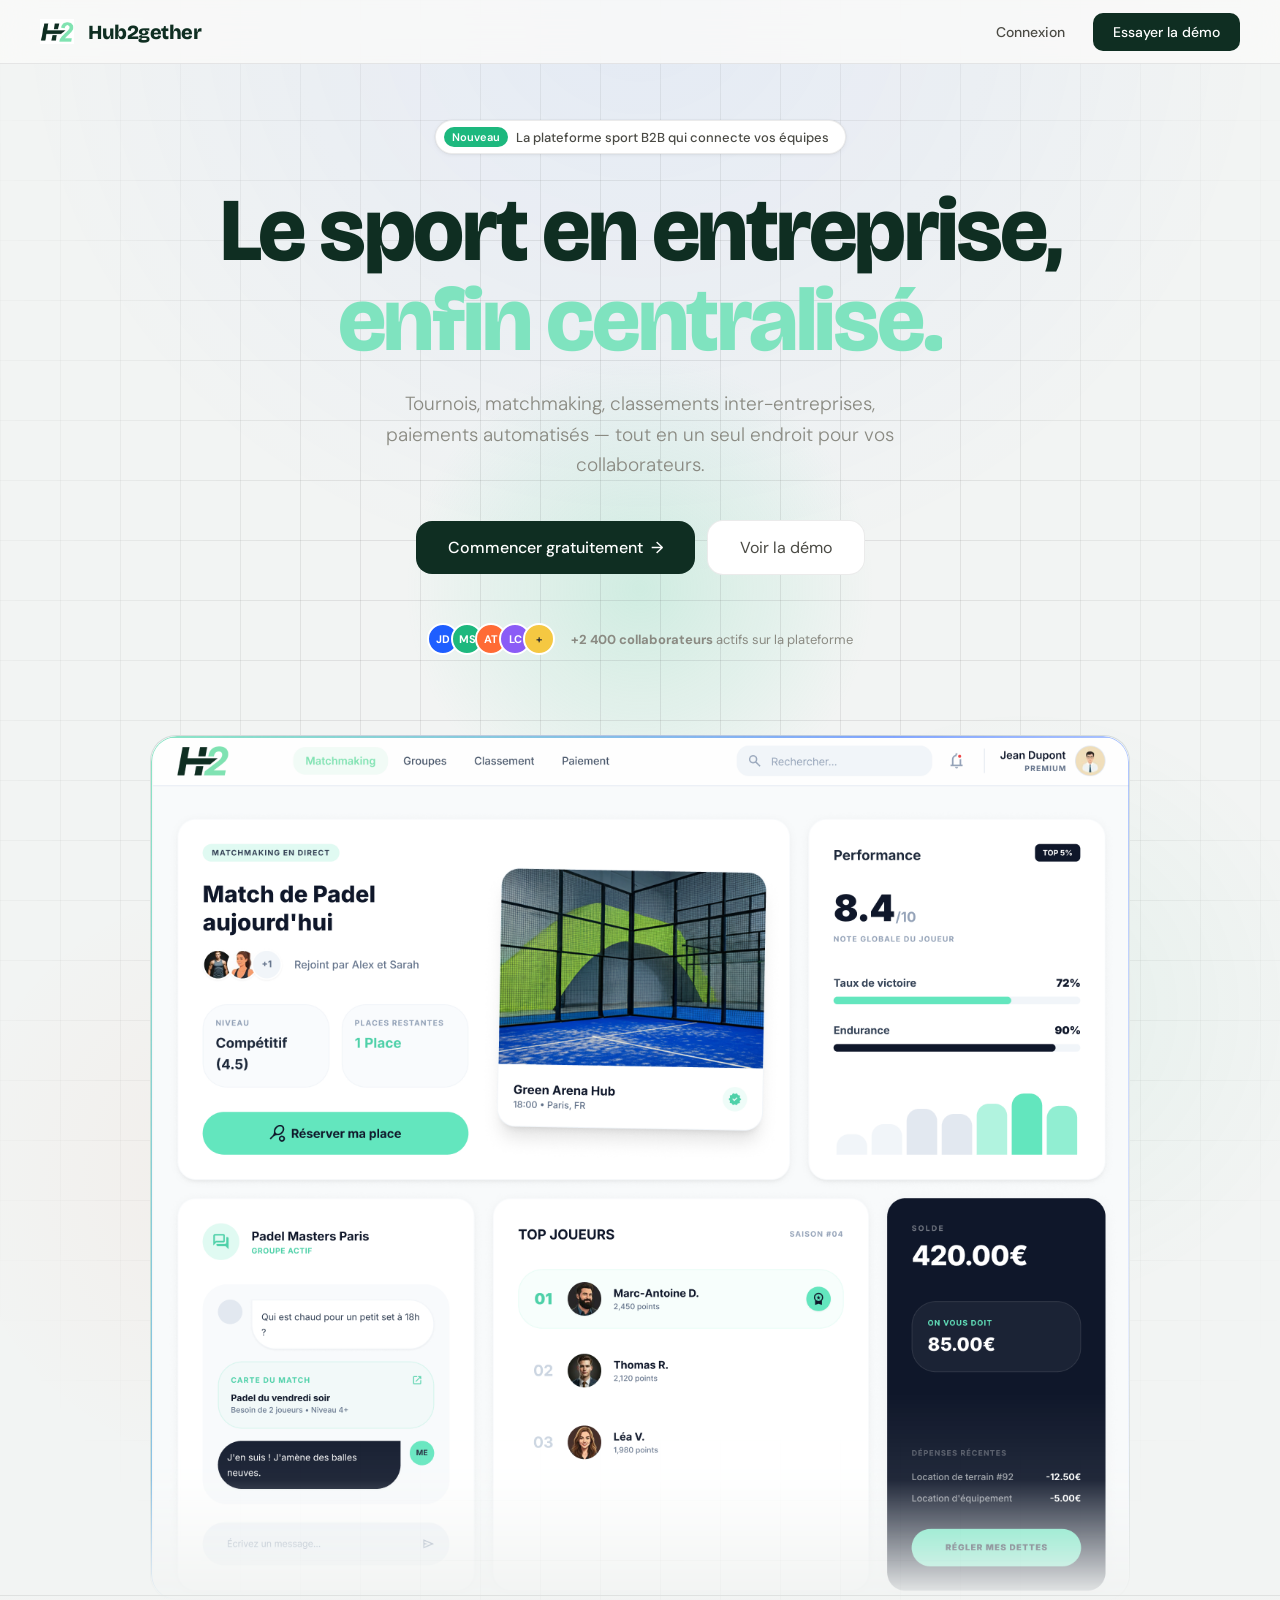
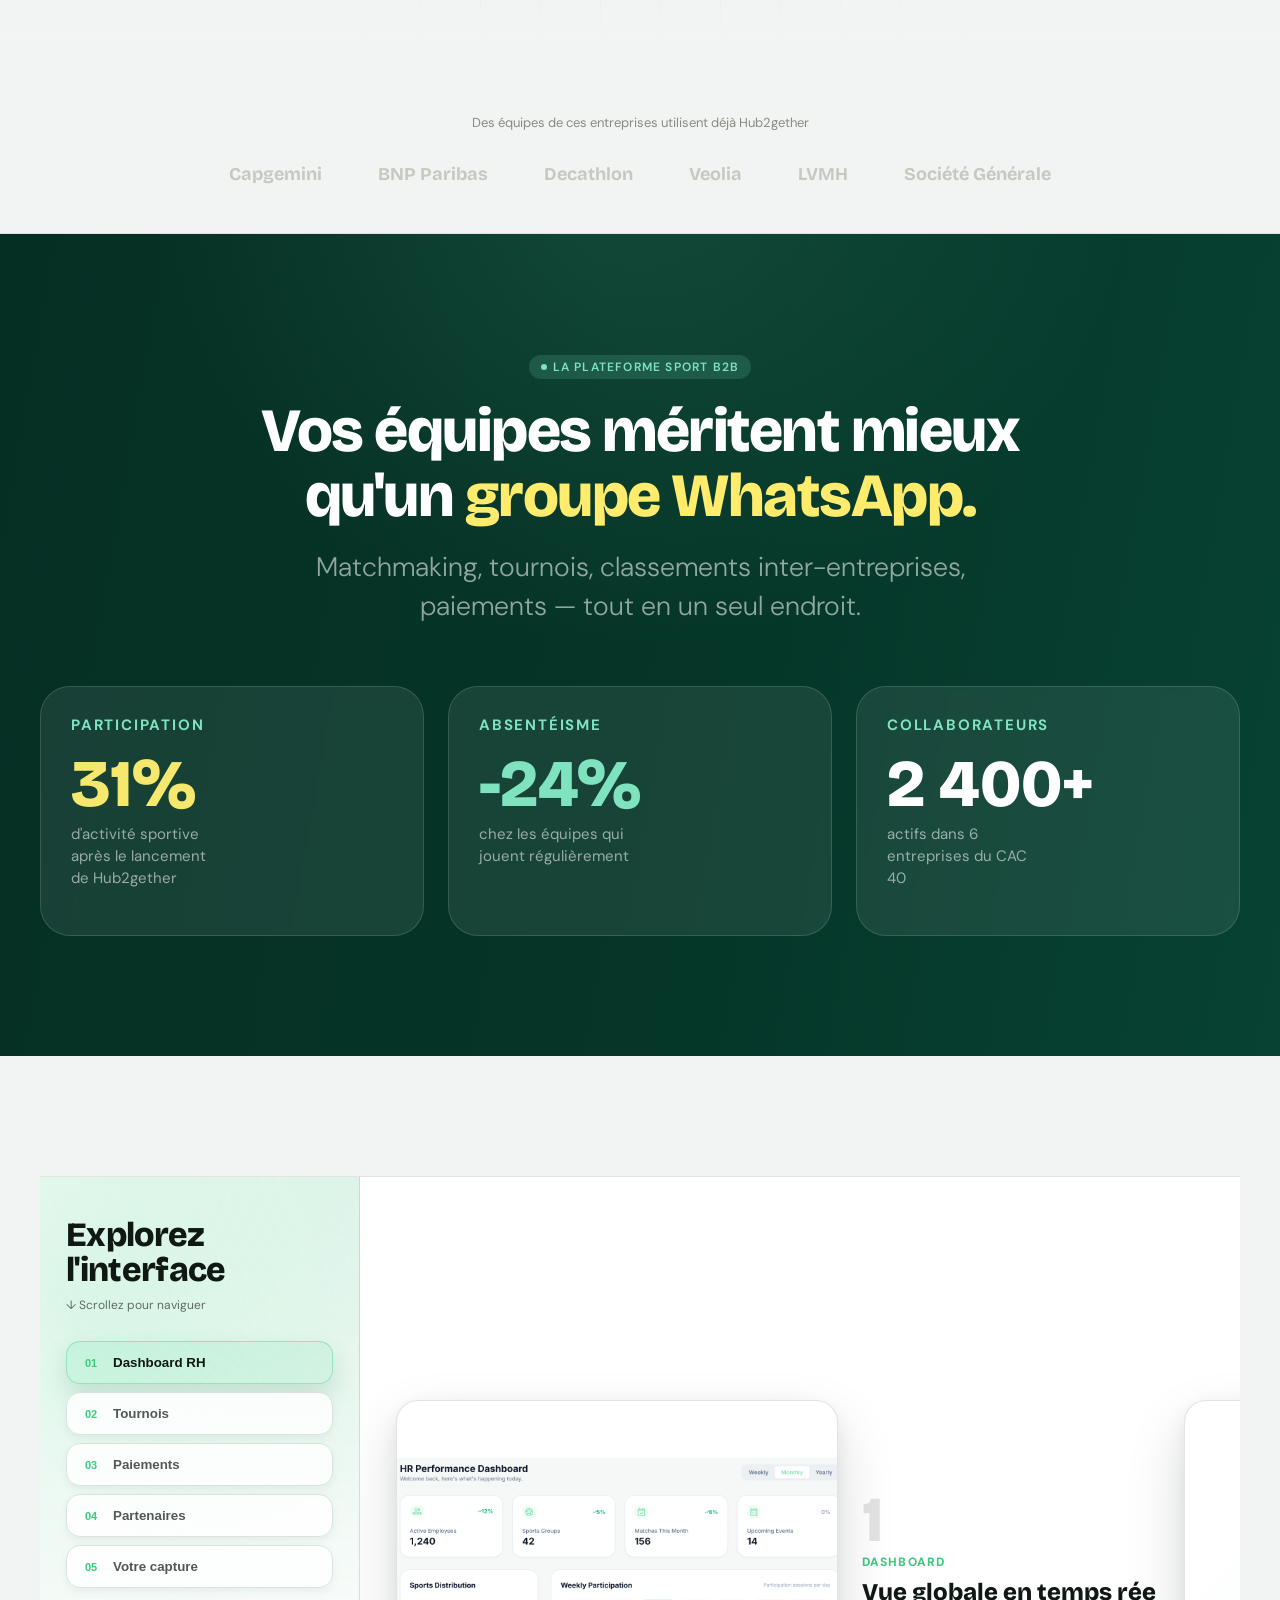
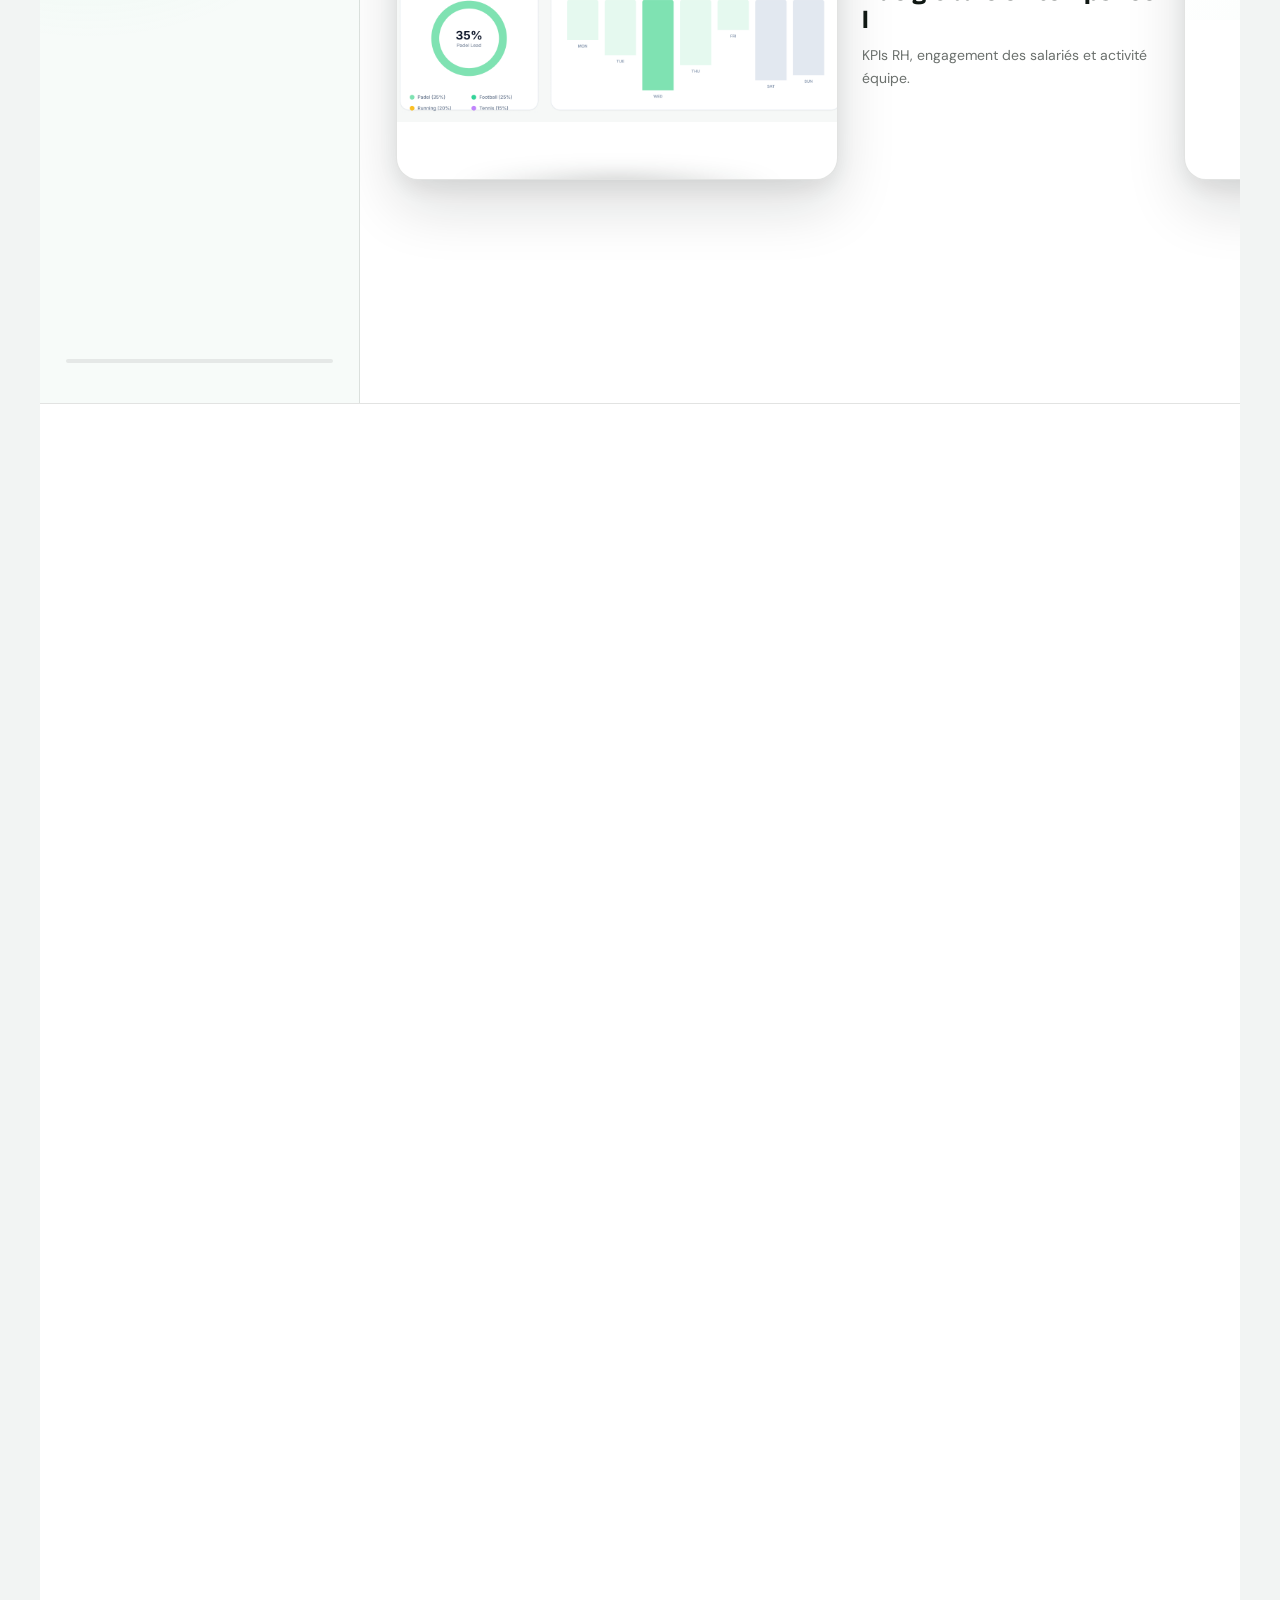
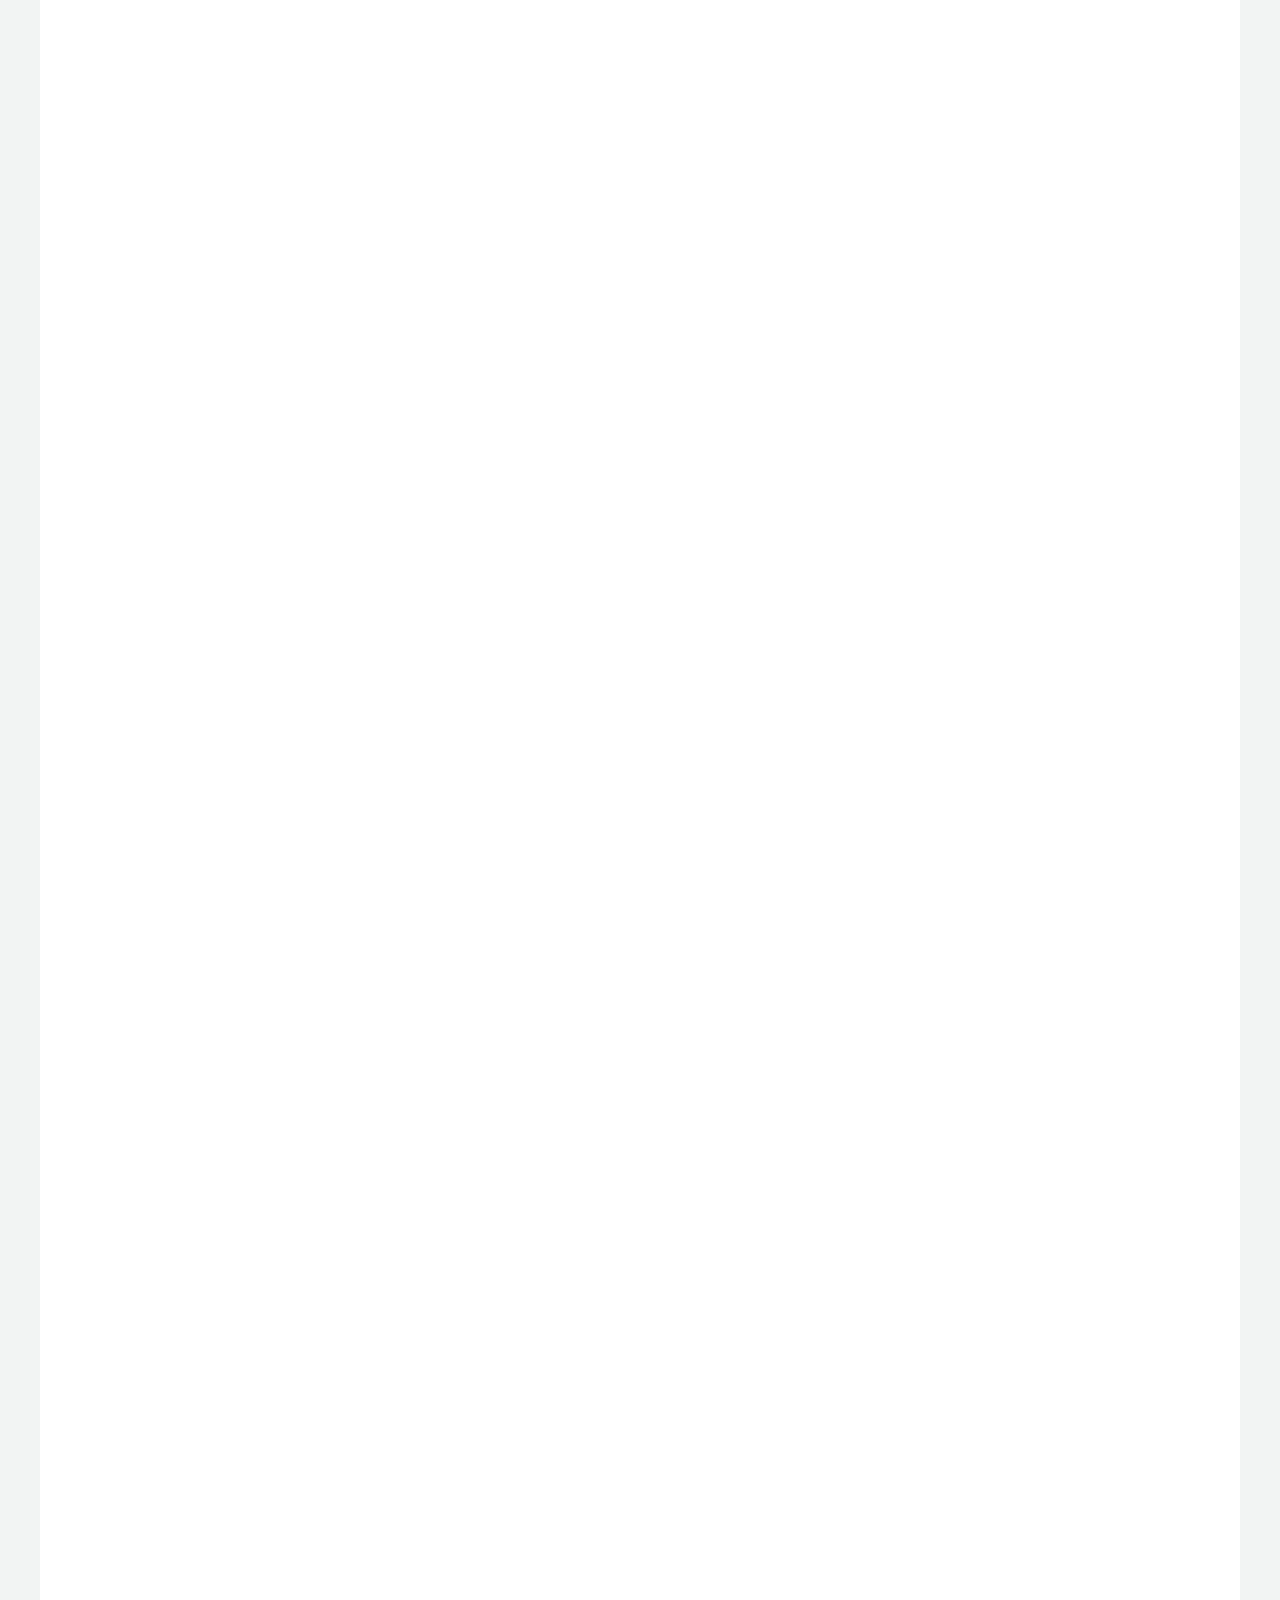
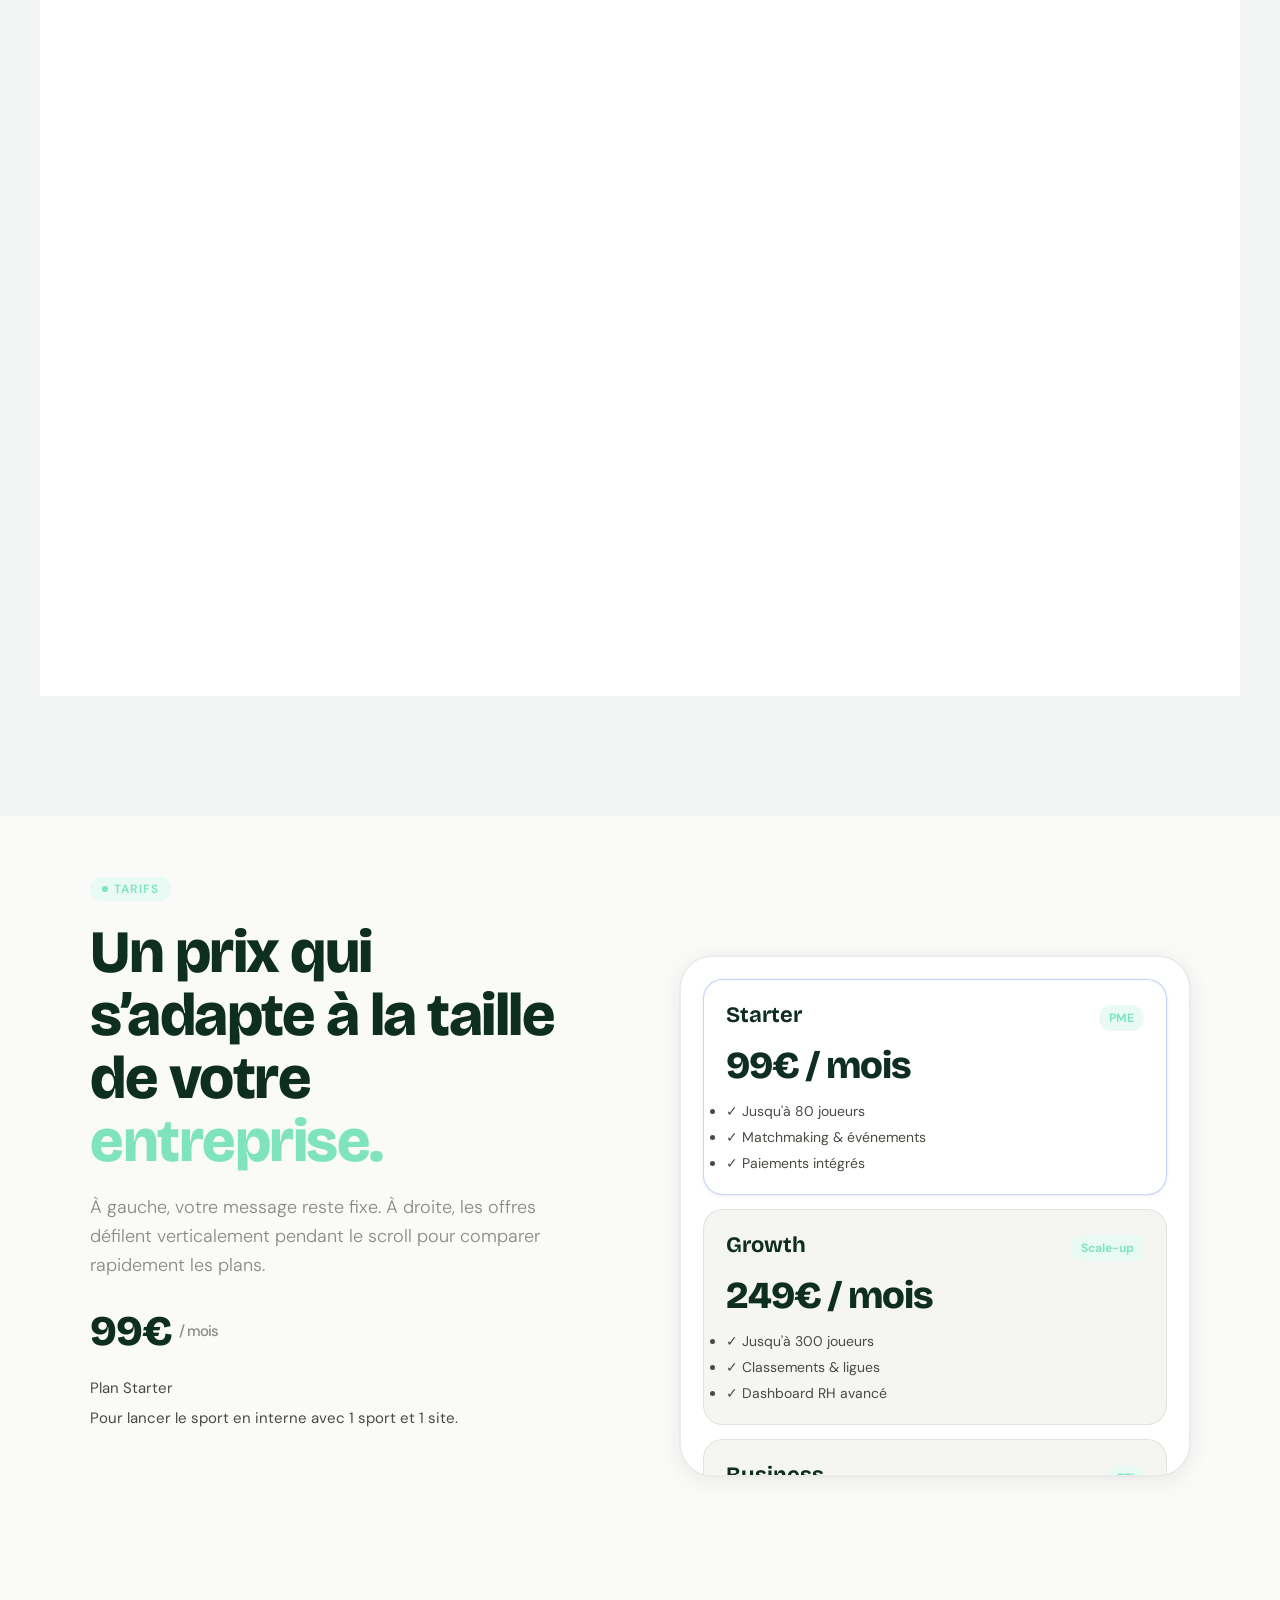
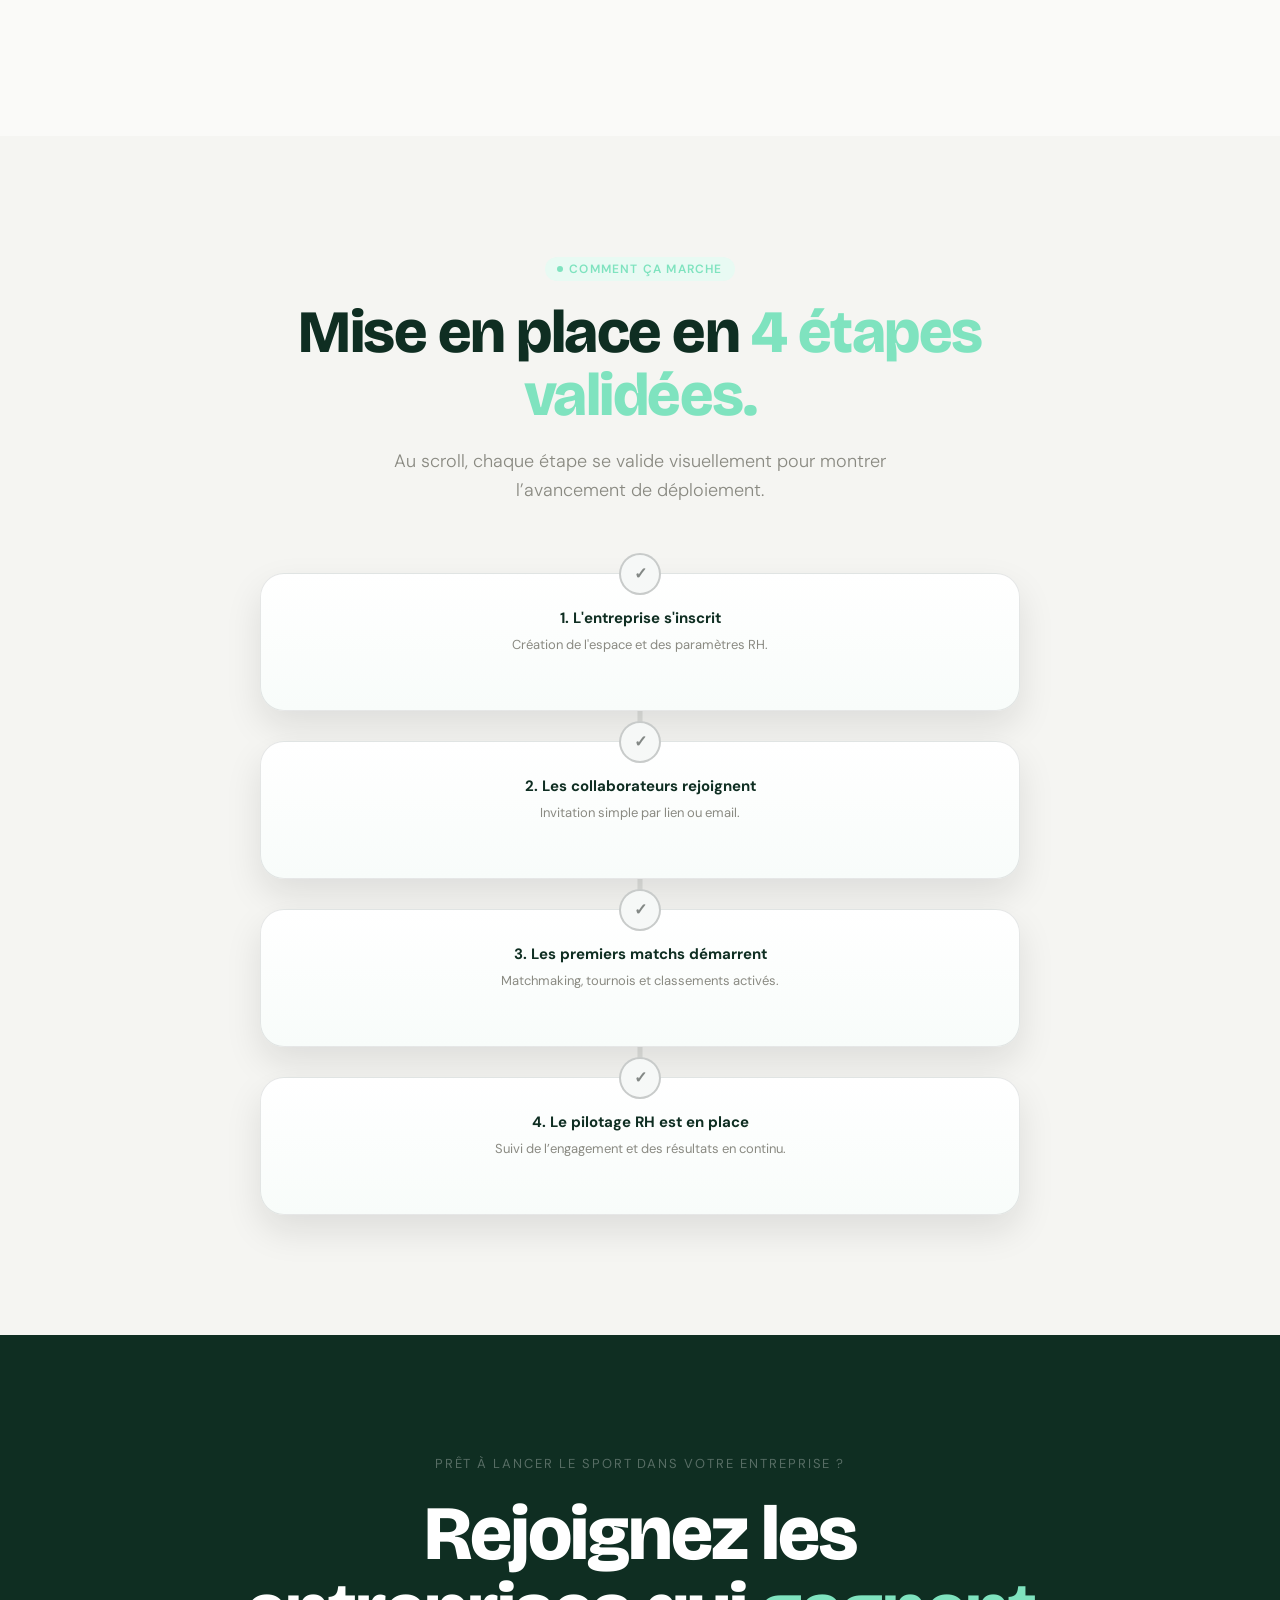
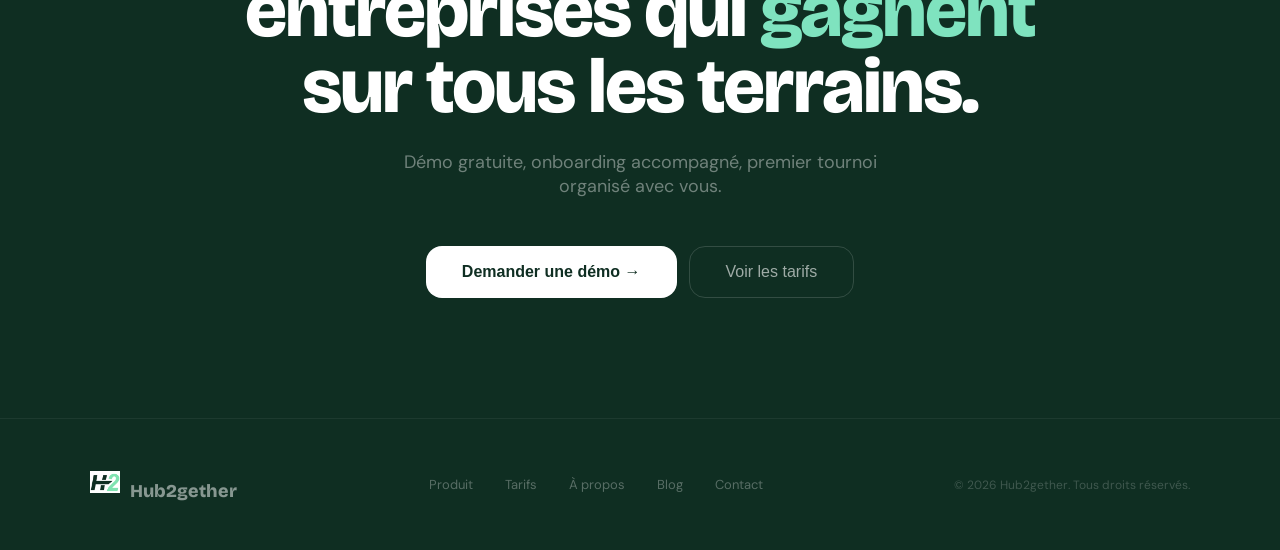
==== commit 8e836fb2: "Replay number roulette on revisit and speed up carousel scroll" ====
--- a/index.html
+++ b/index.html
@@ -468,7 +468,7 @@
     --border: rgba(16,24,20,.12); --card: #fff; --bg: #f7fbf9; --fast: cubic-bezier(.16,1,.3,1);
     font-family: var(--font-body); color: var(--text);
   }
-  .explore-carousel .prev-outer { position: relative; height: calc(6 * 100vh); background: #fff; }
+  .explore-carousel .prev-outer { position: relative; height: calc(4.8 * 100vh); background: #fff; }
   .explore-carousel .prev-sticky { position: sticky; top: 72px; height: calc(100vh - 72px); overflow: hidden; display: grid; grid-template-columns: 320px 1fr; border-top: 1px solid var(--border); border-bottom: 1px solid var(--border); background: #fff; }
   .explore-carousel .prev-side {
     border-right: 1px solid var(--border);
@@ -728,7 +728,16 @@
   const rollObserver = new IntersectionObserver((entries) => {
     entries.forEach((entry) => {
       const el = entry.target;
-      if (!entry.isIntersecting || el.dataset.done === '1') return;
+      if (!entry.isIntersecting) {
+        el.dataset.done = '0';
+        const resetFormat = parseRollFormat(el.dataset.finalText || el.textContent);
+        if (resetFormat) {
+          const startValue = Number(el.dataset.start || 0);
+          el.textContent = `${resetFormat.prefix}${formatRollValue(startValue, resetFormat.decimals, resetFormat.grouping)}${resetFormat.suffix}`;
+        }
+        return;
+      }
+      if (el.dataset.done === '1') return;
       const format = parseRollFormat(el.dataset.finalText || el.textContent);
       if (!format) {
         el.dataset.done = '1';
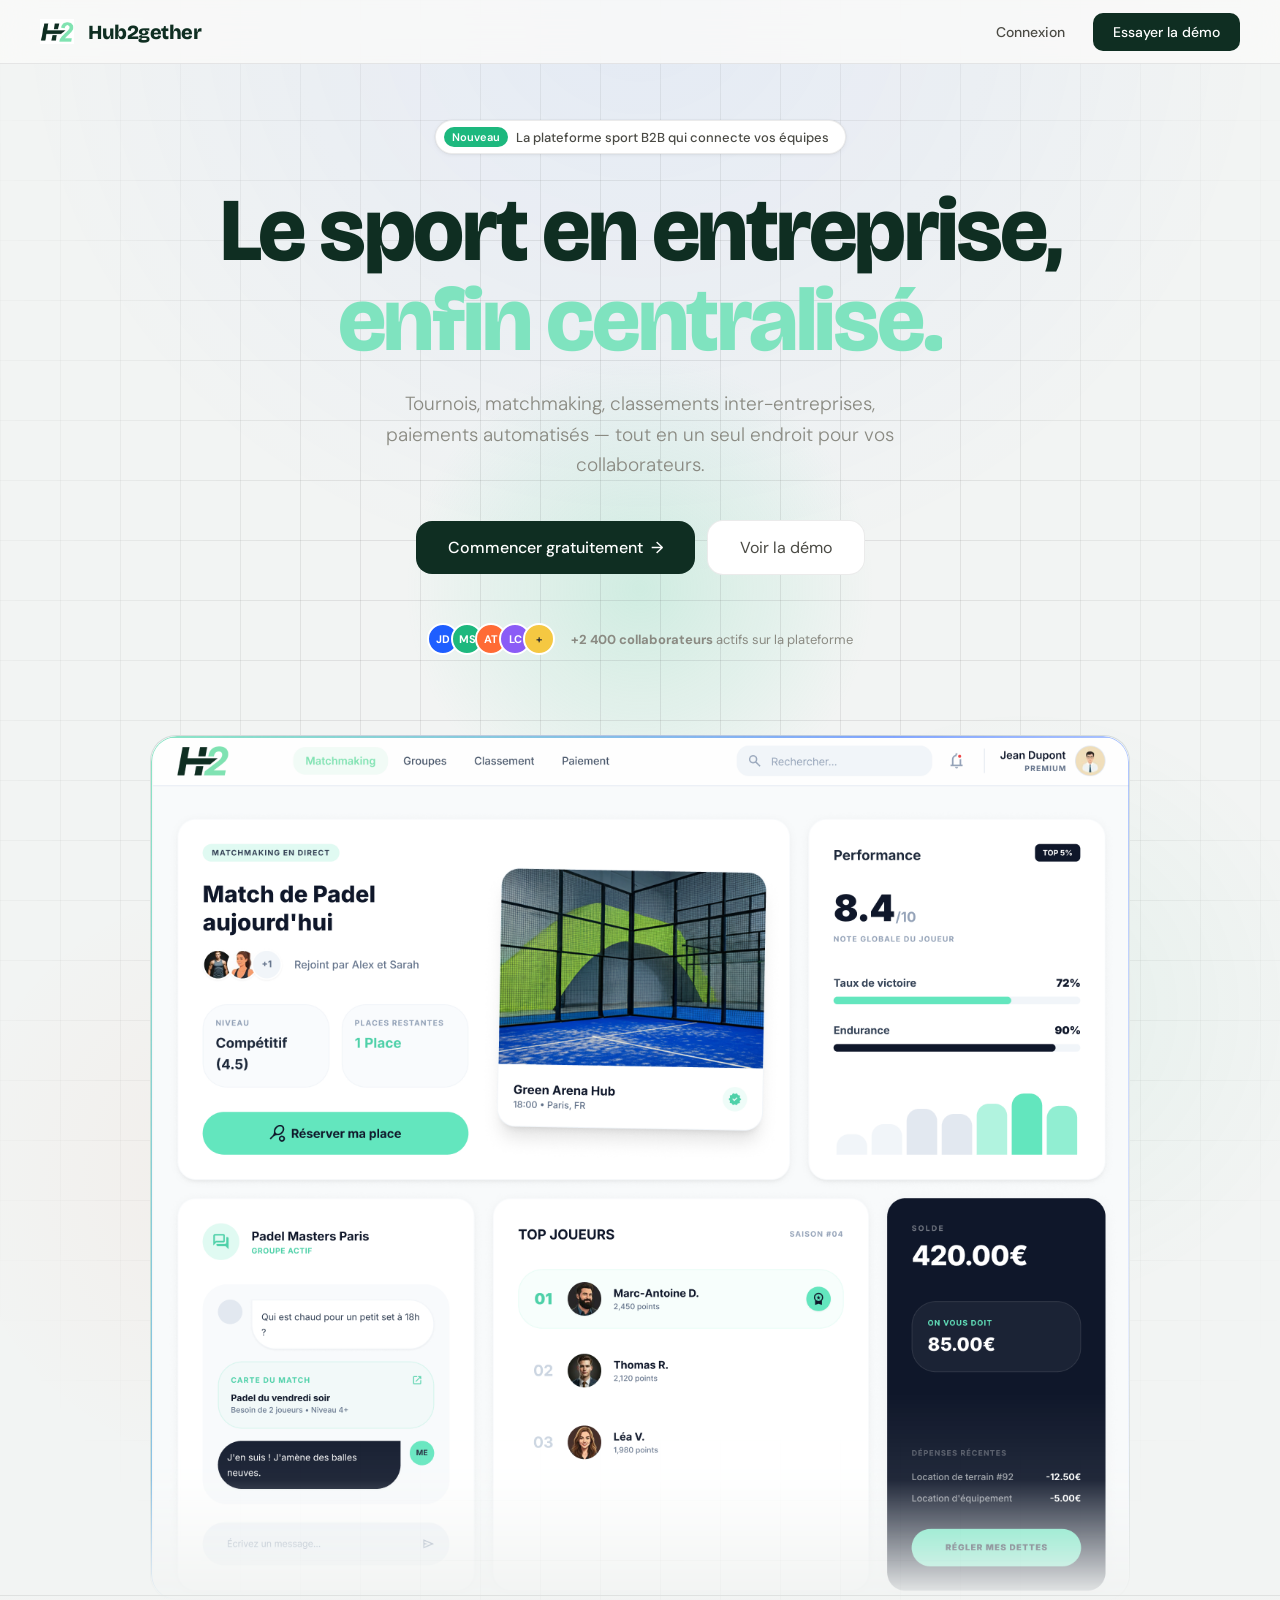
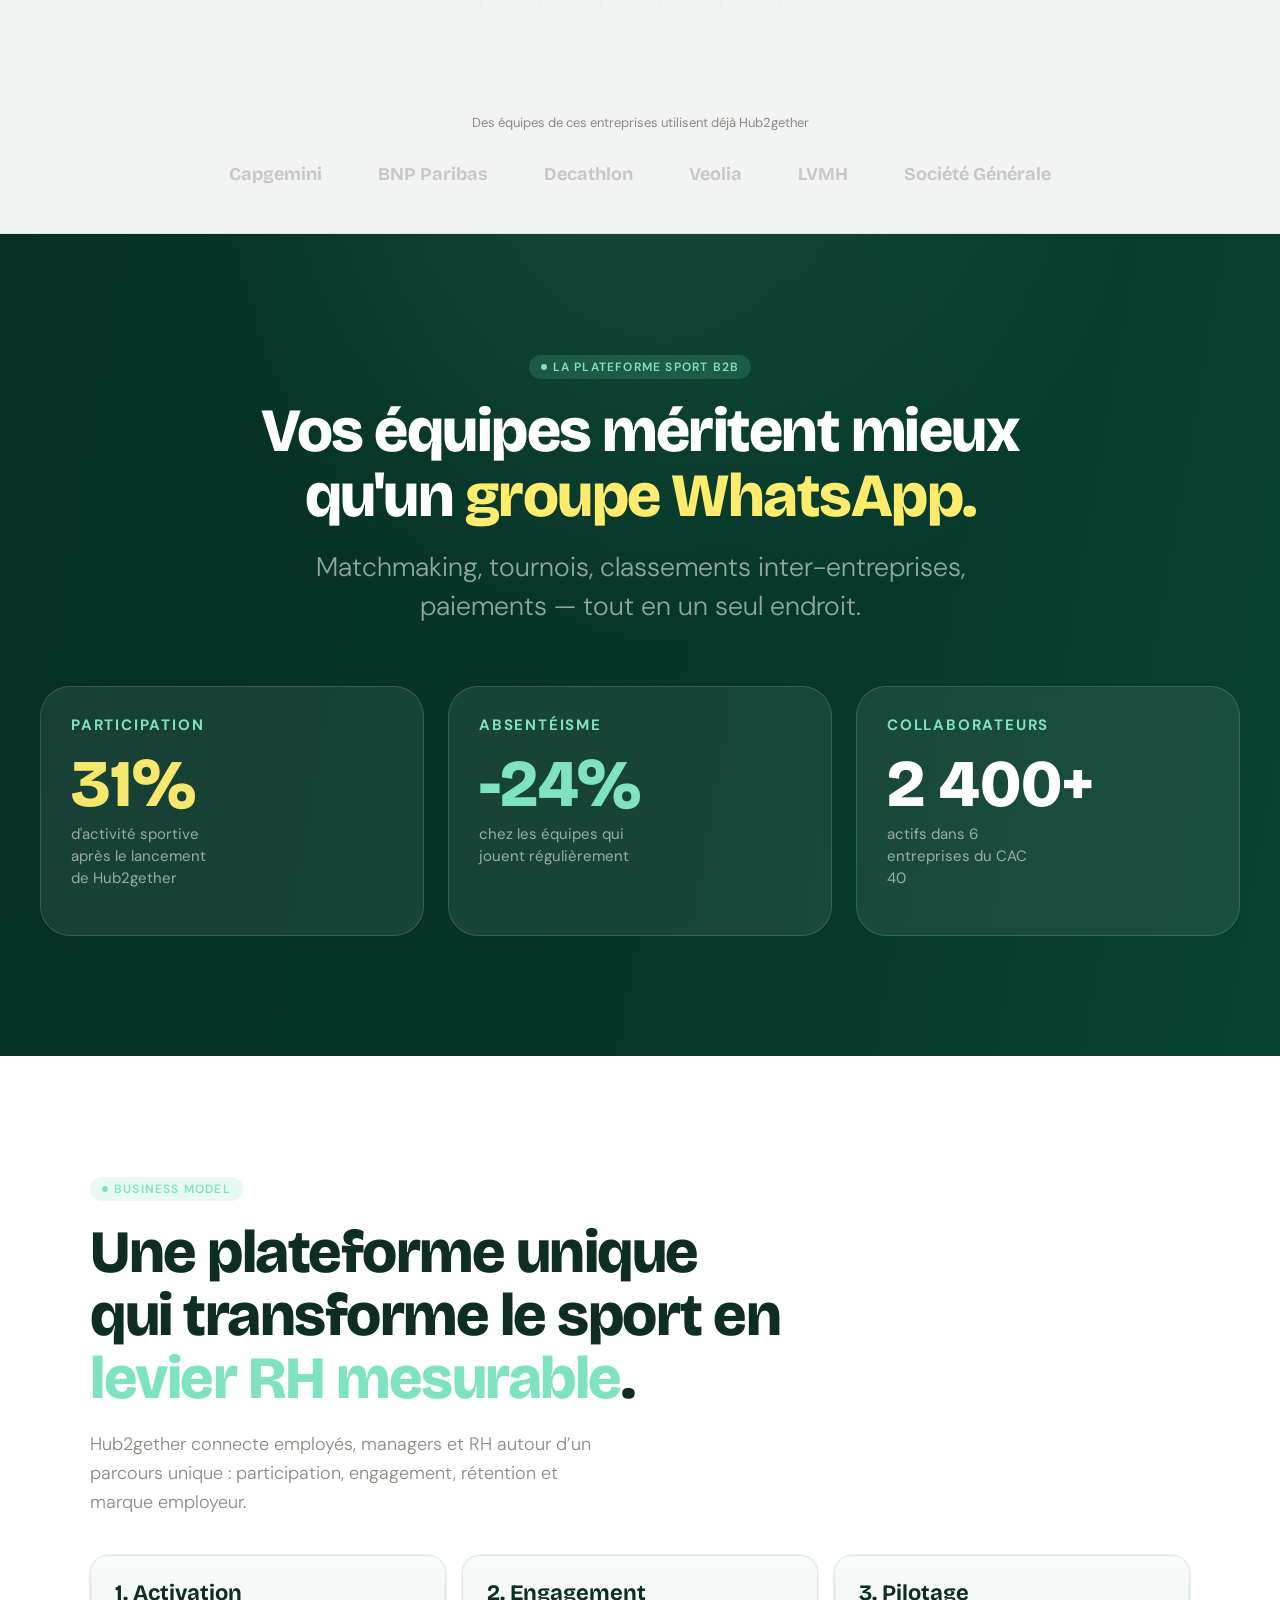
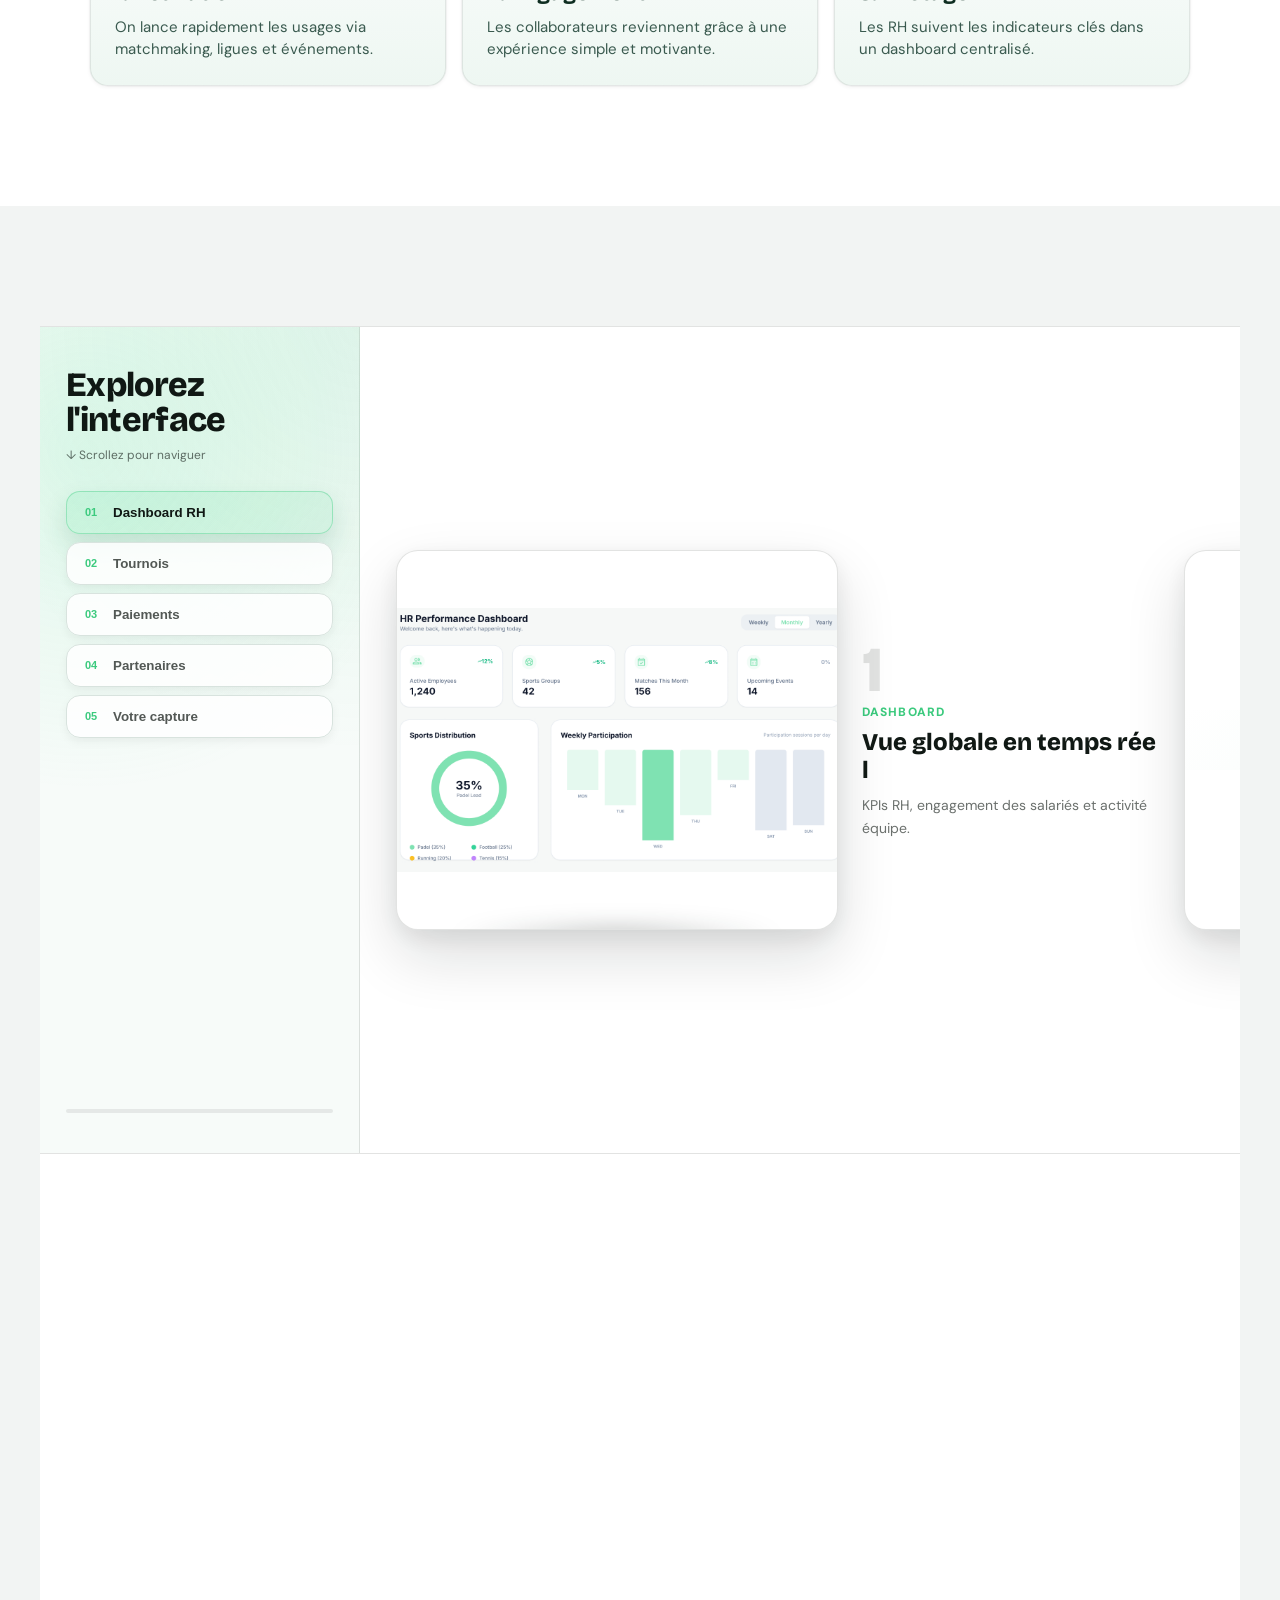
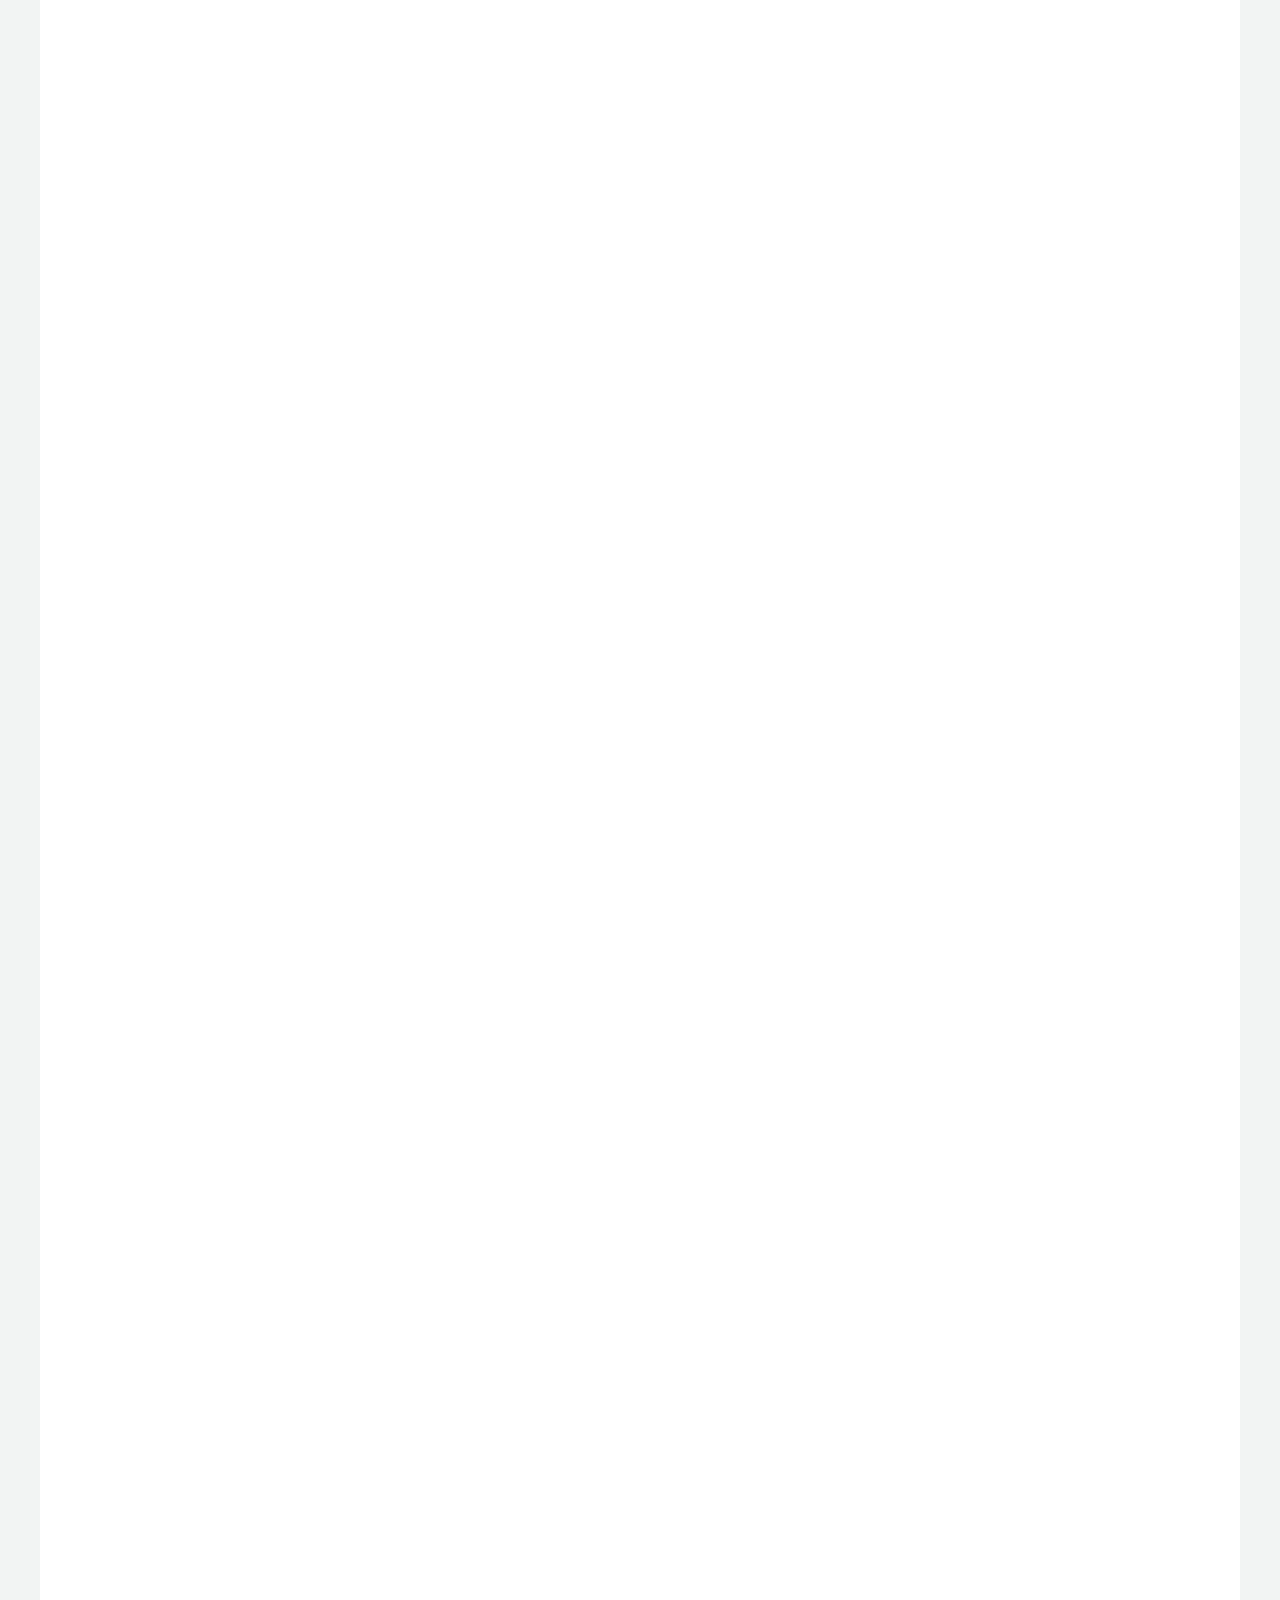
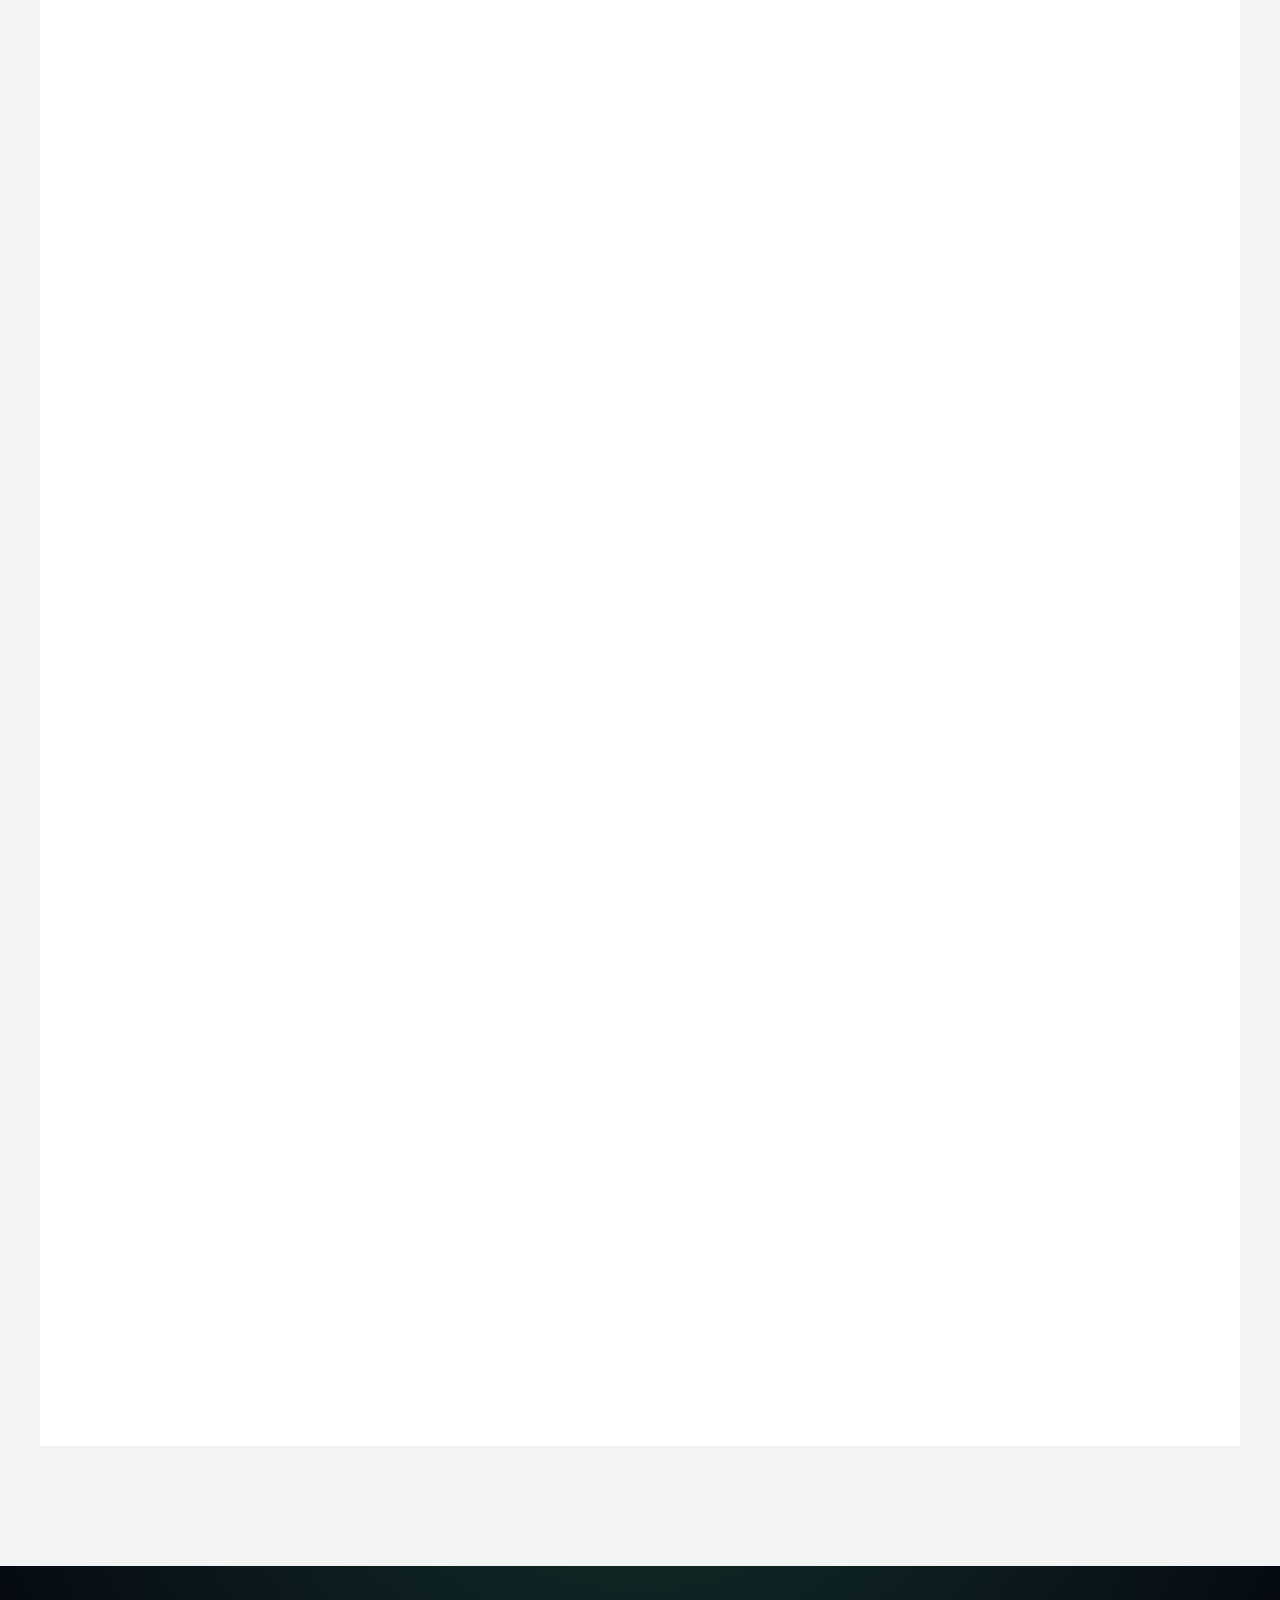
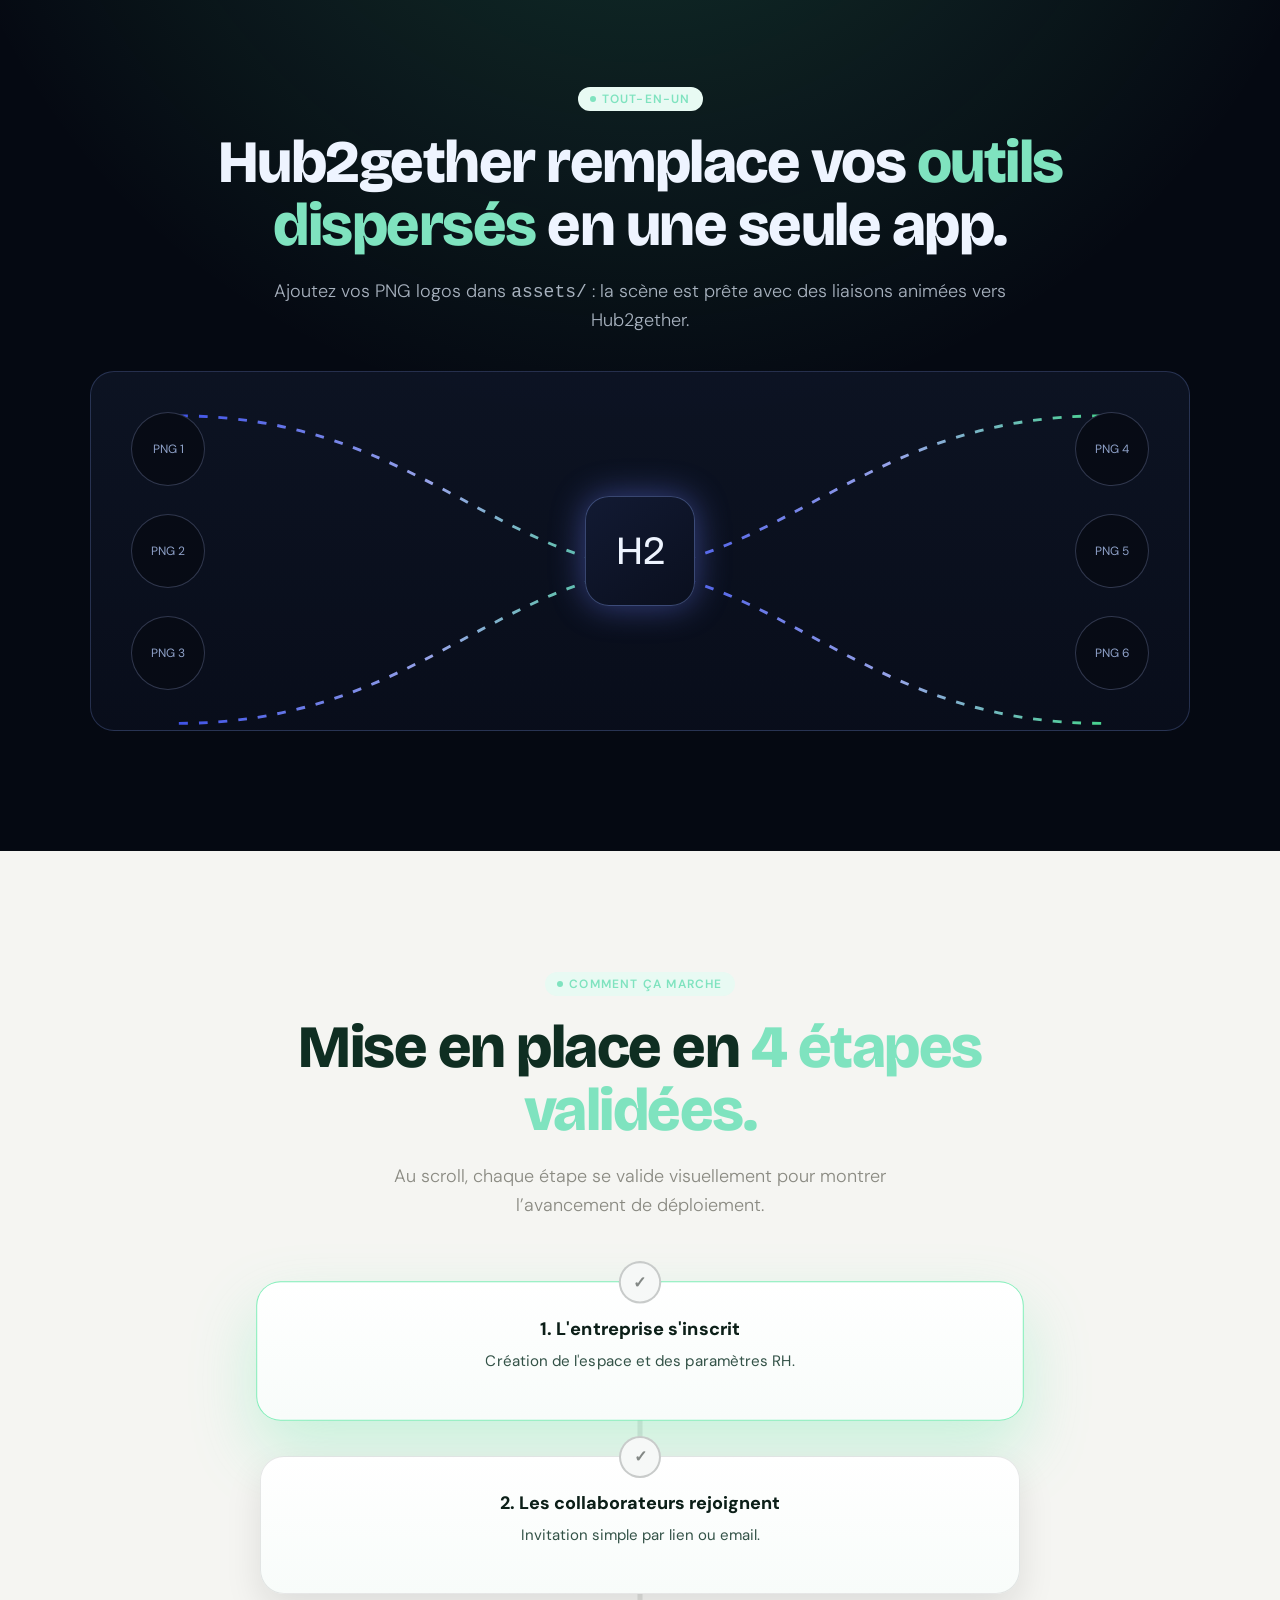
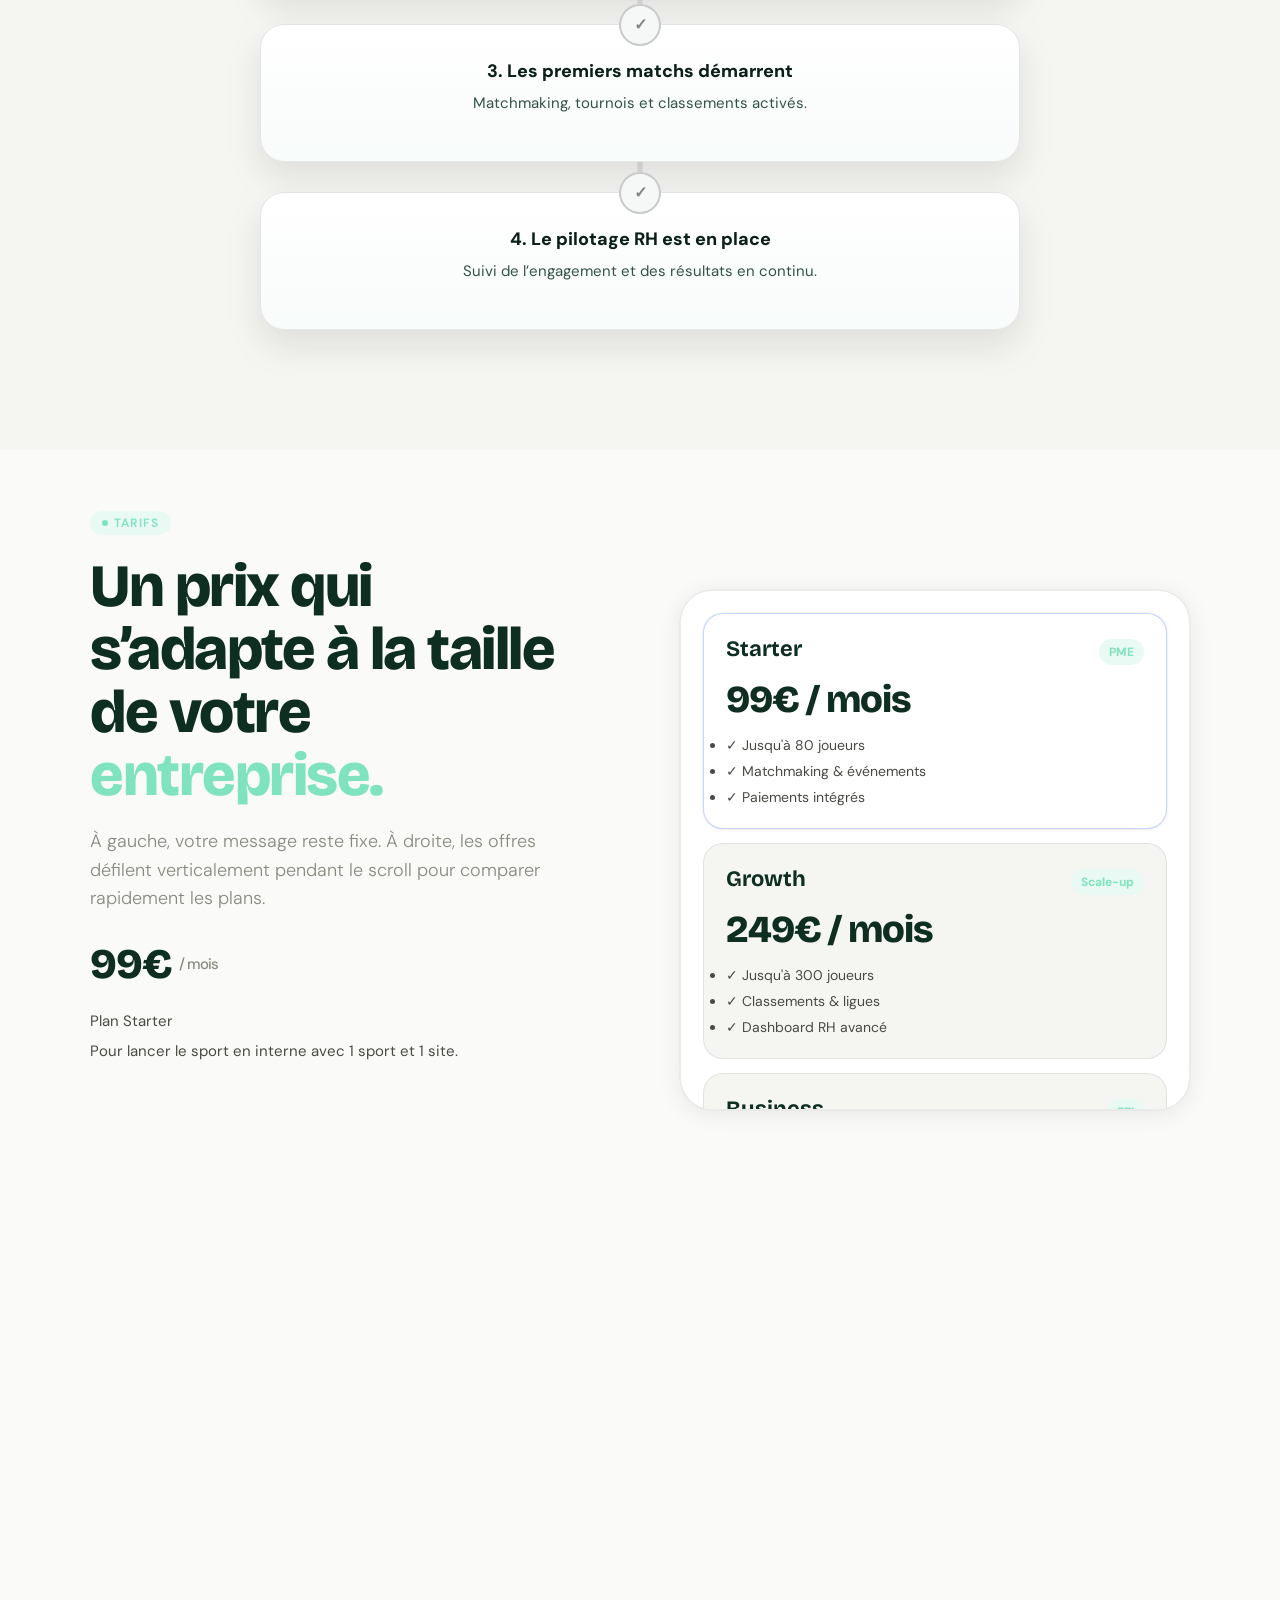
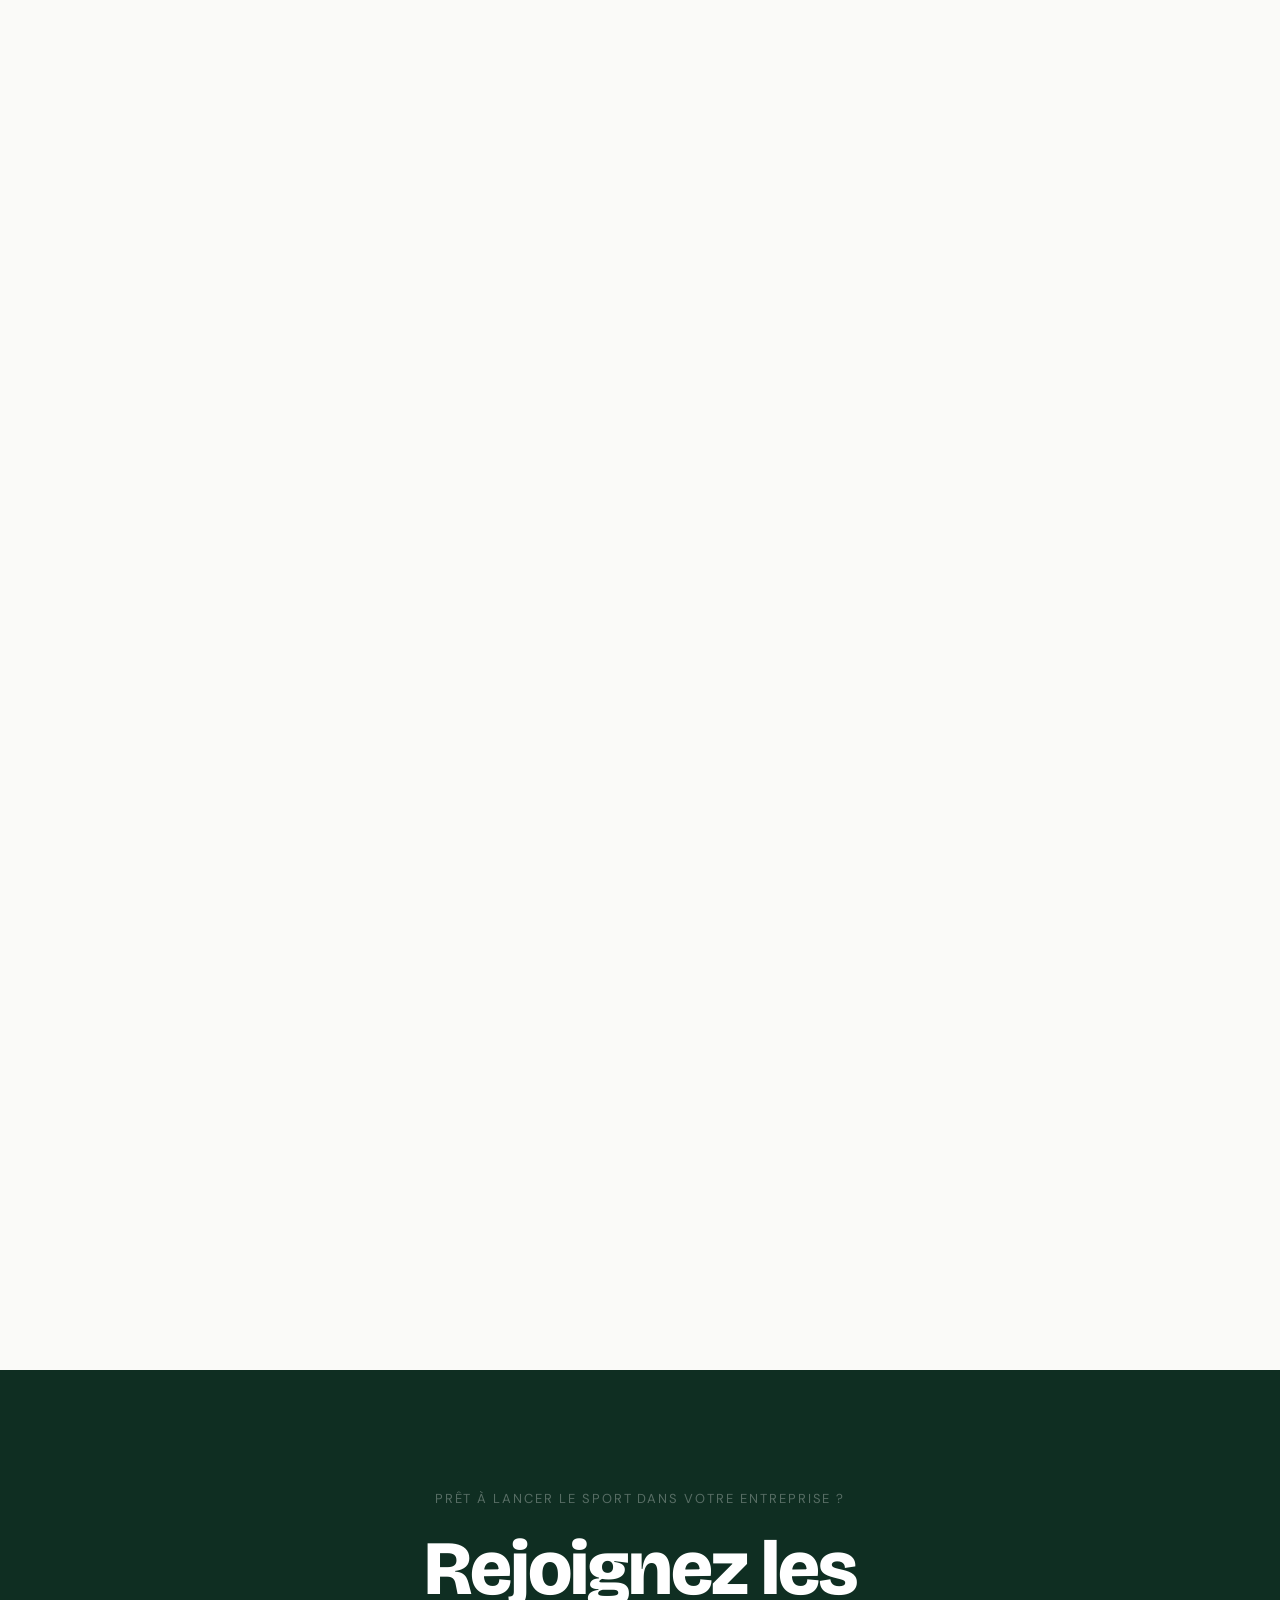
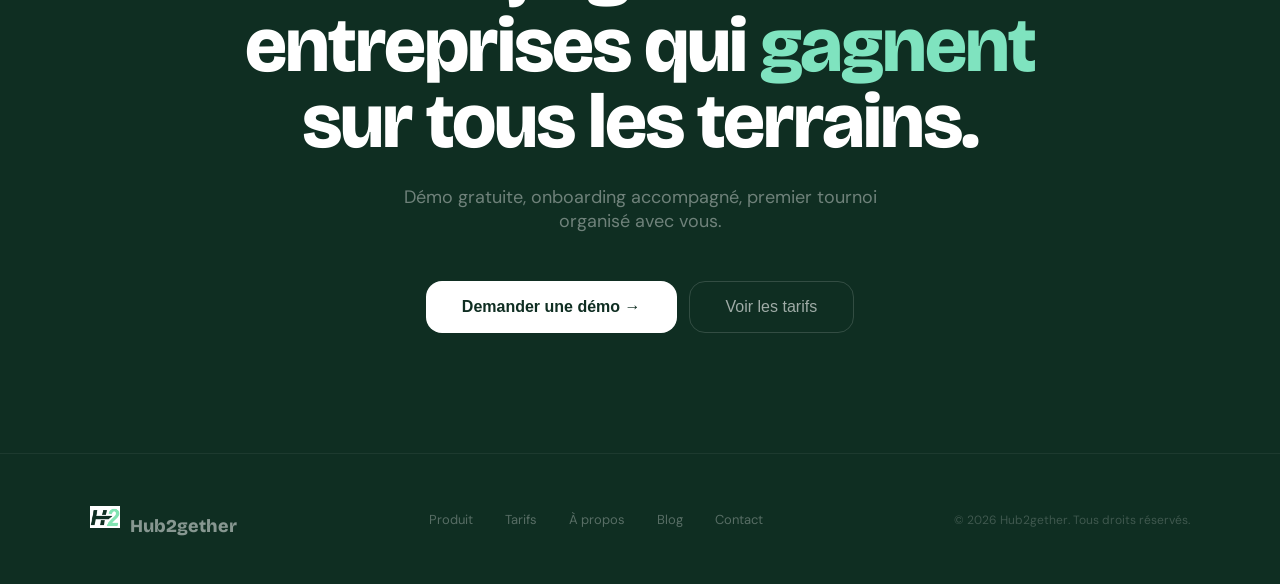
==== commit 36aafe7e: "Expand integration UX and add business + app replacement sections" ====
--- a/index.html
+++ b/index.html
@@ -363,9 +363,10 @@
   .step-item:hover { transform: translateY(-5px); box-shadow: 0 24px 50px rgba(16,24,20,.16); }
   .step-num-wrap { position:absolute; left:50%; top:0; transform: translate(-50%, -50%); width: 42px; height: 42px; border-radius: 50%; background: #f6f8f7; border: 2px solid rgba(16,24,20,.2); display: flex; align-items: center; justify-content: center; font-family: var(--font-display); font-size: 16px; font-weight: 800; color: rgba(16,24,20,.5); transition: all .5s ease; z-index: 3; }
   .step-item.done .step-num-wrap { background: linear-gradient(135deg, #3cca7e, #1db87e); border-color: #3cca7e; color: #fff; box-shadow: 0 0 0 7px rgba(60,202,126,.22); }
-  .step-item.done { border-color: rgba(60,202,126,.45); box-shadow: 0 26px 56px rgba(29,184,126,.14); }
-  .step-name { font-size: 15px; font-weight: 700; margin-bottom: 8px; }
-  .step-desc { font-size: 13px; color: var(--grey-400); }
+   .step-item.done { border-color: rgba(60,202,126,.45); box-shadow: 0 26px 56px rgba(29,184,126,.14); }
+  .step-item.current { transform: translateY(-6px) scale(1.01); box-shadow: 0 30px 64px rgba(83,233,160,.28); border-color: rgba(83,233,160,.72); }
+   .step-name { font-size: 18px; font-weight: 800; margin-bottom: 10px; color: #0c1f18; }
+  .step-desc { font-size: 15px; color: #335247; line-height: 1.45; }
 
   .pricing-scroll-section { background: var(--white); min-height: 280vh; padding: 0 40px; }
   .pricing-sticky-wrap { position: sticky; top: 84px; height: calc(100vh - 100px); max-width: 1100px; margin: 0 auto; display: grid; grid-template-columns: 1fr 1fr; gap: 80px; align-items: center; }
@@ -529,6 +530,23 @@
   .explore-carousel .psi-title { margin: 8px 0 10px; font-size: 24px; font-weight: 800; font-family: var(--font-display); }
   .explore-carousel .psi-desc { margin: 0; color: var(--muted); line-height: 1.6; font-size: 14px; }
 
+.business-story { background: #fff; }
+  .business-grid { margin-top: 38px; display:grid; grid-template-columns: repeat(3,minmax(0,1fr)); gap:16px; }
+  .biz-card { background: linear-gradient(180deg,#f7fbf9,#eef7f2); border:1px solid var(--border); border-radius:18px; padding:24px; box-shadow: var(--shadow-sm); }
+  .biz-card h3 { font-family: var(--font-display); font-size: 22px; margin-bottom: 10px; color:#0f2e22; }
+  .biz-card p { color:#3a5a4f; font-size:15px; line-height:1.5; }
+  .replace-stack { background: radial-gradient(circle at 50% -30%, rgba(83,233,160,.2), transparent 55%), #050912; color: #eef4ff; }
+  .replace-stack .section-title { color:#eef4ff; max-width:900px; }
+  .replace-stack .section-desc { color: rgba(228,240,255,.72); max-width:780px; }
+  .replace-visual { margin-top: 36px; position:relative; min-height:360px; border-radius:24px; background: linear-gradient(180deg, rgba(13,20,36,.95), rgba(9,14,28,.95)); border:1px solid rgba(141,170,255,.22); overflow:hidden; display:grid; place-items:center; }
+  .replace-center { width:110px; height:110px; border-radius:24px; background:linear-gradient(145deg,#121a33,#0a0f1e); border:1px solid rgba(141,170,255,.35); display:grid; place-items:center; font-family:var(--font-display); font-size:40px; box-shadow:0 0 34px rgba(108,127,255,.45); z-index:2; }
+  .replace-side { position:absolute; top:50%; transform:translateY(-50%); display:grid; gap:28px; z-index:2; }
+  .replace-side.left { left:40px; } .replace-side.right { right:40px; }
+  .app-node { width:74px; height:74px; border-radius:50%; background:#070b15; border:1px solid rgba(181,198,255,.24); display:grid; place-items:center; color:#8fa2c9; font-size:12px; }
+  .app-node img { width:70%; height:70%; object-fit:contain; }
+  .replace-lines { position:absolute; inset:0; z-index:1; }
+  .replace-lines path { fill:none; stroke:url(#lineGradient); stroke-width:2.6; stroke-dasharray:8 10; opacity:.9; animation: flowLine 6s linear infinite; }
+  @keyframes flowLine { to { stroke-dashoffset: -180; } }
   @media (max-width: 900px) {
     nav { padding: 0 20px; }
     .nav-links { display: none; }
@@ -551,6 +569,10 @@
     .step-item { width: min(92%, 560px); margin: 0 auto !important; min-height: 110px; padding: 28px 18px 18px; border-radius: 16px; }
     .step-num-wrap { left: 50%; transform: translate(-50%, -50%); width: 34px; height: 34px; font-size: 14px; }
     .impact-list { grid-template-columns: 1fr; }
+    .business-grid { grid-template-columns: 1fr; }
+    .replace-side.left { left: 12px; }
+    .replace-side.right { right: 12px; }
+    .app-node { width: 56px; height: 56px; }
     .mockup-body { grid-template-columns: 1fr; }
     .mockup-sidebar { display: none; }
     .hub-grid { grid-template-columns:1fr; }
@@ -602,6 +624,8 @@
 <section class="market-section" id="market"><div class="section-inner"><div class="section-tag" style="background:rgba(127,227,191,0.16);color:#7FE3BF"><div class="tag-dot" style="background:#7FE3BF"></div>LA PLATEFORME SPORT B2B</div><h2 class="section-title" style="color:white">Vos équipes méritent mieux<br>qu'un <em>groupe WhatsApp.</em></h2><p class="section-desc">Matchmaking, tournois, classements inter-entreprises,<br>paiements — tout en un seul endroit.</p>
   <div class="stats-grid reveal"><div class="stat-card"><div class="stat-label">PARTICIPATION</div><div class="stat-num" style="color:#F5E86C;">+31%</div><div class="stat-desc">d'activité sportive<br>après le lancement<br>de Hub2gether</div></div><div class="stat-card"><div class="stat-label">ABSENTÉISME</div><div class="stat-num" style="color:#7FE3BF;">-24%</div><div class="stat-desc">chez les équipes qui<br>jouent régulièrement</div></div><div class="stat-card"><div class="stat-label">COLLABORATEURS</div><div class="stat-num" style="color:#FFFFFF;">2 400<span style="color:rgba(255,255,255,0.6)">+</span></div><div class="stat-desc">actifs dans 6<br>entreprises du CAC<br>40</div></div></div>
 </div></section>
+
+<section class="business-story" id="business"><div class="section-inner"><div class="section-tag"><div class="tag-dot"></div>Business model</div><h2 class="section-title">Une plateforme unique qui transforme le sport en <em>levier RH mesurable</em>.</h2><p class="section-desc">Hub2gether connecte employés, managers et RH autour d’un parcours unique : participation, engagement, rétention et marque employeur.</p><div class="business-grid reveal"><article class="biz-card"><h3>1. Activation</h3><p>On lance rapidement les usages via matchmaking, ligues et événements.</p></article><article class="biz-card"><h3>2. Engagement</h3><p>Les collaborateurs reviennent grâce à une expérience simple et motivante.</p></article><article class="biz-card"><h3>3. Pilotage</h3><p>Les RH suivent les indicateurs clés dans un dashboard centralisé.</p></article></div></div></section>
 
 <section id="entreprises" class="explore-carousel">
   <div class="prev-outer" id="preview">
@@ -646,6 +670,11 @@
   </div>
 </section>
 
+
+<section class="replace-stack" id="replace"><div class="section-inner" style="text-align:center"><div class="section-tag" style="margin:0 auto 20px"><div class="tag-dot"></div>Tout-en-un</div><h2 class="section-title" style="margin:0 auto">Hub2gether remplace vos <em>outils dispersés</em> en une seule app.</h2><p class="section-desc" style="margin:20px auto 0">Ajoutez vos PNG logos dans <code>assets/</code> : la scène est prête avec des liaisons animées vers Hub2gether.</p><div class="replace-visual reveal"><div class="replace-center">H2</div><div class="replace-side left"><div class="app-node"><img src="assets/logo-app-1.png" alt="Logo app 1" onerror="this.style.display='none'; this.nextElementSibling.style.display='grid';"/><span style="display:none;">PNG 1</span></div><div class="app-node"><img src="assets/logo-app-2.png" alt="Logo app 2" onerror="this.style.display='none'; this.nextElementSibling.style.display='grid';"/><span style="display:none;">PNG 2</span></div><div class="app-node"><img src="assets/logo-app-3.png" alt="Logo app 3" onerror="this.style.display='none'; this.nextElementSibling.style.display='grid';"/><span style="display:none;">PNG 3</span></div></div><div class="replace-side right"><div class="app-node"><img src="assets/logo-app-4.png" alt="Logo app 4" onerror="this.style.display='none'; this.nextElementSibling.style.display='grid';"/><span style="display:none;">PNG 4</span></div><div class="app-node"><img src="assets/logo-app-5.png" alt="Logo app 5" onerror="this.style.display='none'; this.nextElementSibling.style.display='grid';"/><span style="display:none;">PNG 5</span></div><div class="app-node"><img src="assets/logo-app-6.png" alt="Logo app 6" onerror="this.style.display='none'; this.nextElementSibling.style.display='grid';"/><span style="display:none;">PNG 6</span></div></div><svg class="replace-lines" viewBox="0 0 1000 360" preserveAspectRatio="none"><defs><linearGradient id="lineGradient" x1="0" y1="0" x2="1" y2="0"><stop offset="0%" stop-color="#465BFF"/><stop offset="55%" stop-color="#A8B5FF"/><stop offset="100%" stop-color="#50E89D"/></linearGradient></defs><path d="M80,40 C280,40 360,160 500,180"/><path d="M80,180 C280,180 360,180 500,180"/><path d="M80,320 C280,320 360,200 500,180"/><path d="M920,40 C720,40 640,160 500,180"/><path d="M920,180 C720,180 640,180 500,180"/><path d="M920,320 C720,320 640,200 500,180"/></svg></div></div></section>
+
+<section id="how" style="background:var(--grey-50)"><div class="section-inner" style="text-align:center"><div class="section-tag" style="margin:0 auto 20px"><div class="tag-dot"></div>Comment ça marche</div><h2 class="section-title" style="margin:0 auto">Mise en place en <em>4 étapes validées.</em></h2><p class="section-desc" style="margin:20px auto 0">Au scroll, chaque étape se valide visuellement pour montrer l’avancement de déploiement.</p><div class="steps-row reveal" id="implementationTimeline"><div class="timeline-progress" id="timelineProgress"></div><div class="step-item left"><div class="step-num-wrap">✓</div><div class="step-name">1. L'entreprise s'inscrit</div><div class="step-desc">Création de l'espace et des paramètres RH.</div></div><div class="step-item right"><div class="step-num-wrap">✓</div><div class="step-name">2. Les collaborateurs rejoignent</div><div class="step-desc">Invitation simple par lien ou email.</div></div><div class="step-item left"><div class="step-num-wrap">✓</div><div class="step-name">3. Les premiers matchs démarrent</div><div class="step-desc">Matchmaking, tournois et classements activés.</div></div><div class="step-item right"><div class="step-num-wrap">✓</div><div class="step-name">4. Le pilotage RH est en place</div><div class="step-desc">Suivi de l’engagement et des résultats en continu.</div></div></div></div></section>
+
 <section class="pricing-scroll-section" id="tarifs">
   <div class="pricing-sticky-wrap">
     <div class="pricing-copy reveal">
@@ -665,8 +694,6 @@
     </div>
   </div>
 </section>
-
-<section id="how" style="background:var(--grey-50)"><div class="section-inner" style="text-align:center"><div class="section-tag" style="margin:0 auto 20px"><div class="tag-dot"></div>Comment ça marche</div><h2 class="section-title" style="margin:0 auto">Mise en place en <em>4 étapes validées.</em></h2><p class="section-desc" style="margin:20px auto 0">Au scroll, chaque étape se valide visuellement pour montrer l’avancement de déploiement.</p><div class="steps-row reveal" id="implementationTimeline"><div class="timeline-progress" id="timelineProgress"></div><div class="step-item left"><div class="step-num-wrap">✓</div><div class="step-name">1. L'entreprise s'inscrit</div><div class="step-desc">Création de l'espace et des paramètres RH.</div></div><div class="step-item right"><div class="step-num-wrap">✓</div><div class="step-name">2. Les collaborateurs rejoignent</div><div class="step-desc">Invitation simple par lien ou email.</div></div><div class="step-item left"><div class="step-num-wrap">✓</div><div class="step-name">3. Les premiers matchs démarrent</div><div class="step-desc">Matchmaking, tournois et classements activés.</div></div><div class="step-item right"><div class="step-num-wrap">✓</div><div class="step-name">4. Le pilotage RH est en place</div><div class="step-desc">Suivi de l’engagement et des résultats en continu.</div></div></div></div></section>
 
 <section class="cta-section"><p style="font-size:13px;color:rgba(255,255,255,.3);text-transform:uppercase;letter-spacing:.15em;margin-bottom:24px">Prêt à lancer le sport dans votre entreprise ?</p><h2 class="cta-title">Rejoignez les entreprises qui <em>gagnent</em> sur tous les terrains.</h2><p class="cta-sub">Démo gratuite, onboarding accompagné, premier tournoi organisé avec vous.</p><div class="cta-buttons"><button class="btn-cta">Demander une démo →</button><button class="btn-cta-outline">Voir les tarifs</button></div></section>
 <footer><div class="footer-inner"><div class="footer-logo"><img class="brand-logo-img footer" src="assets/logo-hub2gether.png" alt="Logo Hub2gether" onerror="this.style.display='none'; this.nextElementSibling.style.display='inline-flex';"/><span class="brand-mark" aria-hidden="true" style="display:none;">H<span>2</span></span> Hub2gether</div><div class="footer-links"><a href="#">Produit</a><a href="#tarifs">Tarifs</a><a href="#">À propos</a><a href="#">Blog</a><a href="#">Contact</a></div><div class="footer-copy">© 2026 Hub2gether. Tous droits réservés.</div></div></footer>
@@ -940,12 +967,18 @@
       const rowRect = timeline.getBoundingClientRect();
       const pivot = window.innerHeight * 0.45;
       let lastDone = -1;
+      let closestIndex = 0;
+      let closestDistance = Infinity;
       timelineSteps.forEach((step, i) => {
         const stepRect = step.getBoundingClientRect();
+        const center = stepRect.top + stepRect.height / 2;
         const done = stepRect.top <= pivot;
         step.classList.toggle('done', done);
+        const dist = Math.abs(center - pivot);
+        if (dist < closestDistance) { closestDistance = dist; closestIndex = i; }
         if (done) lastDone = i;
       });
+      timelineSteps.forEach((step, i) => step.classList.toggle('current', i === closestIndex));
       if (lastDone < 0) {
         timelineProgress.style.height = '0px';
       } else {
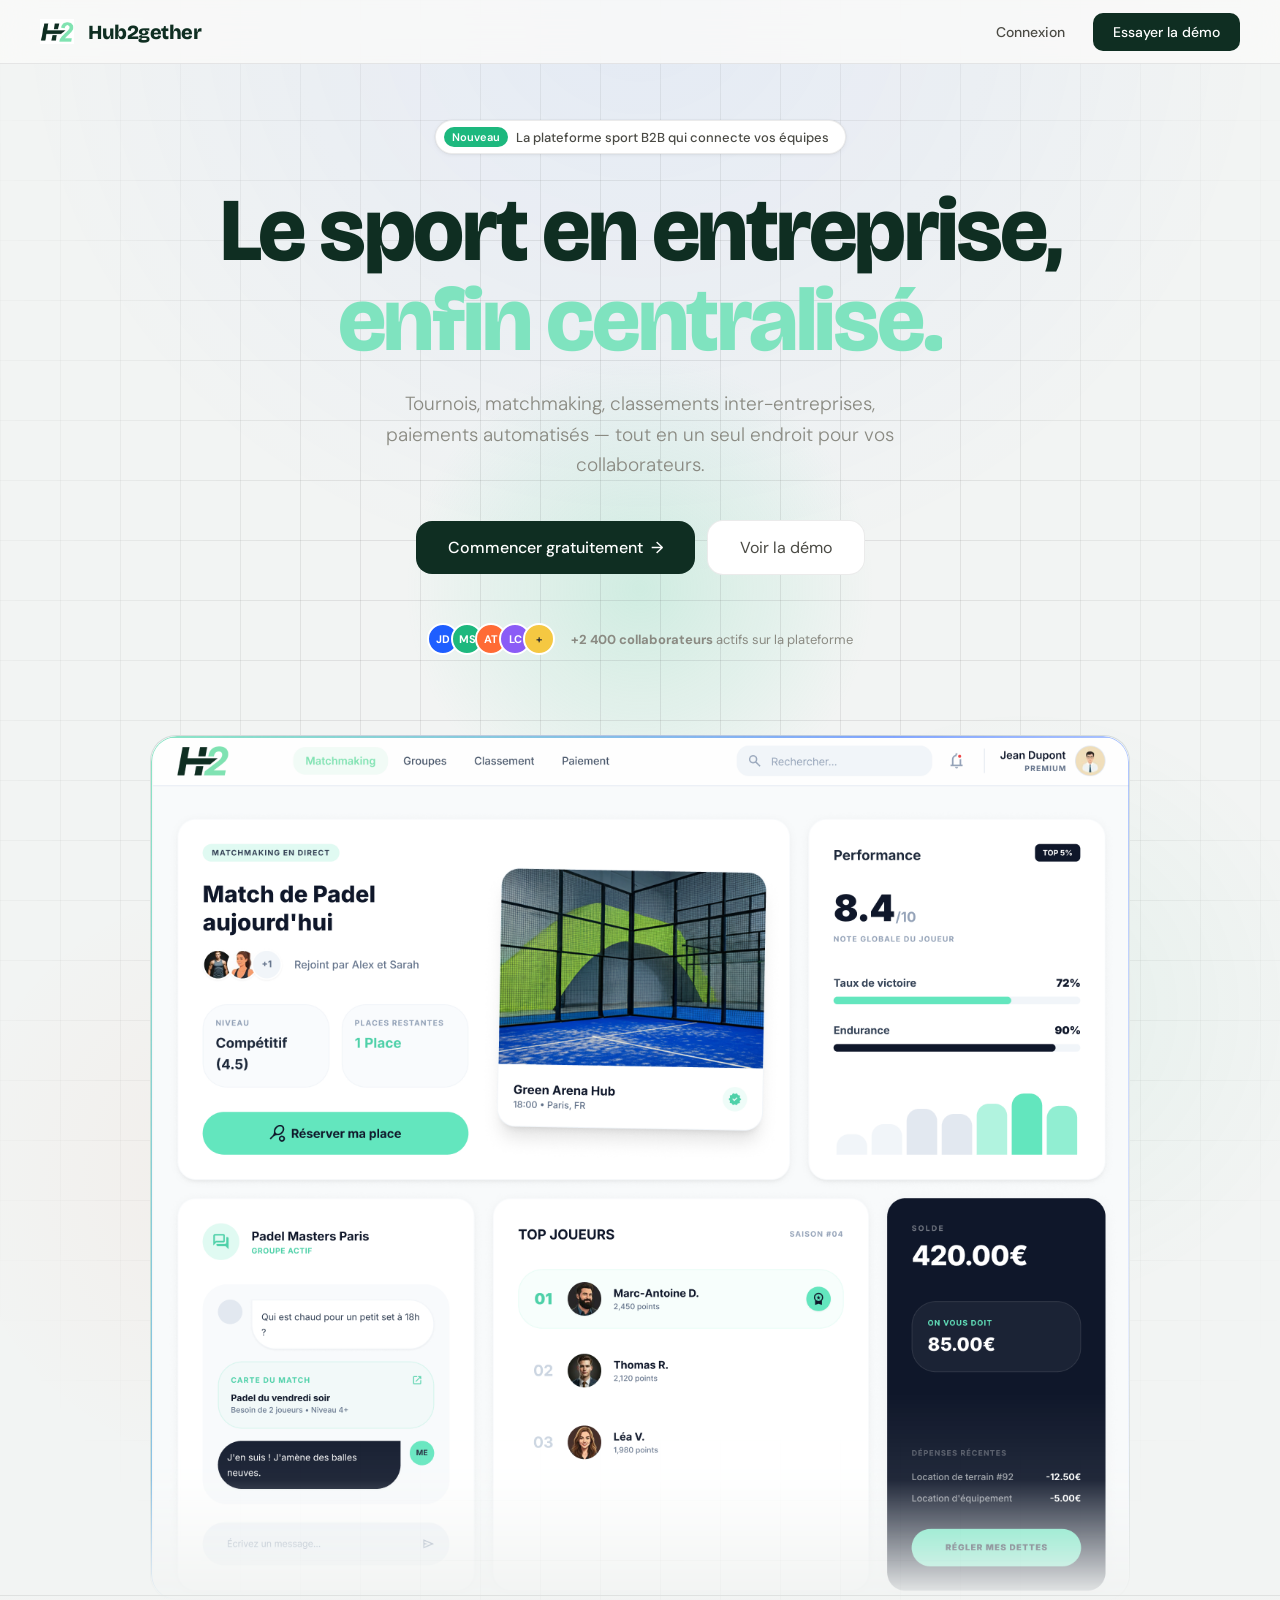
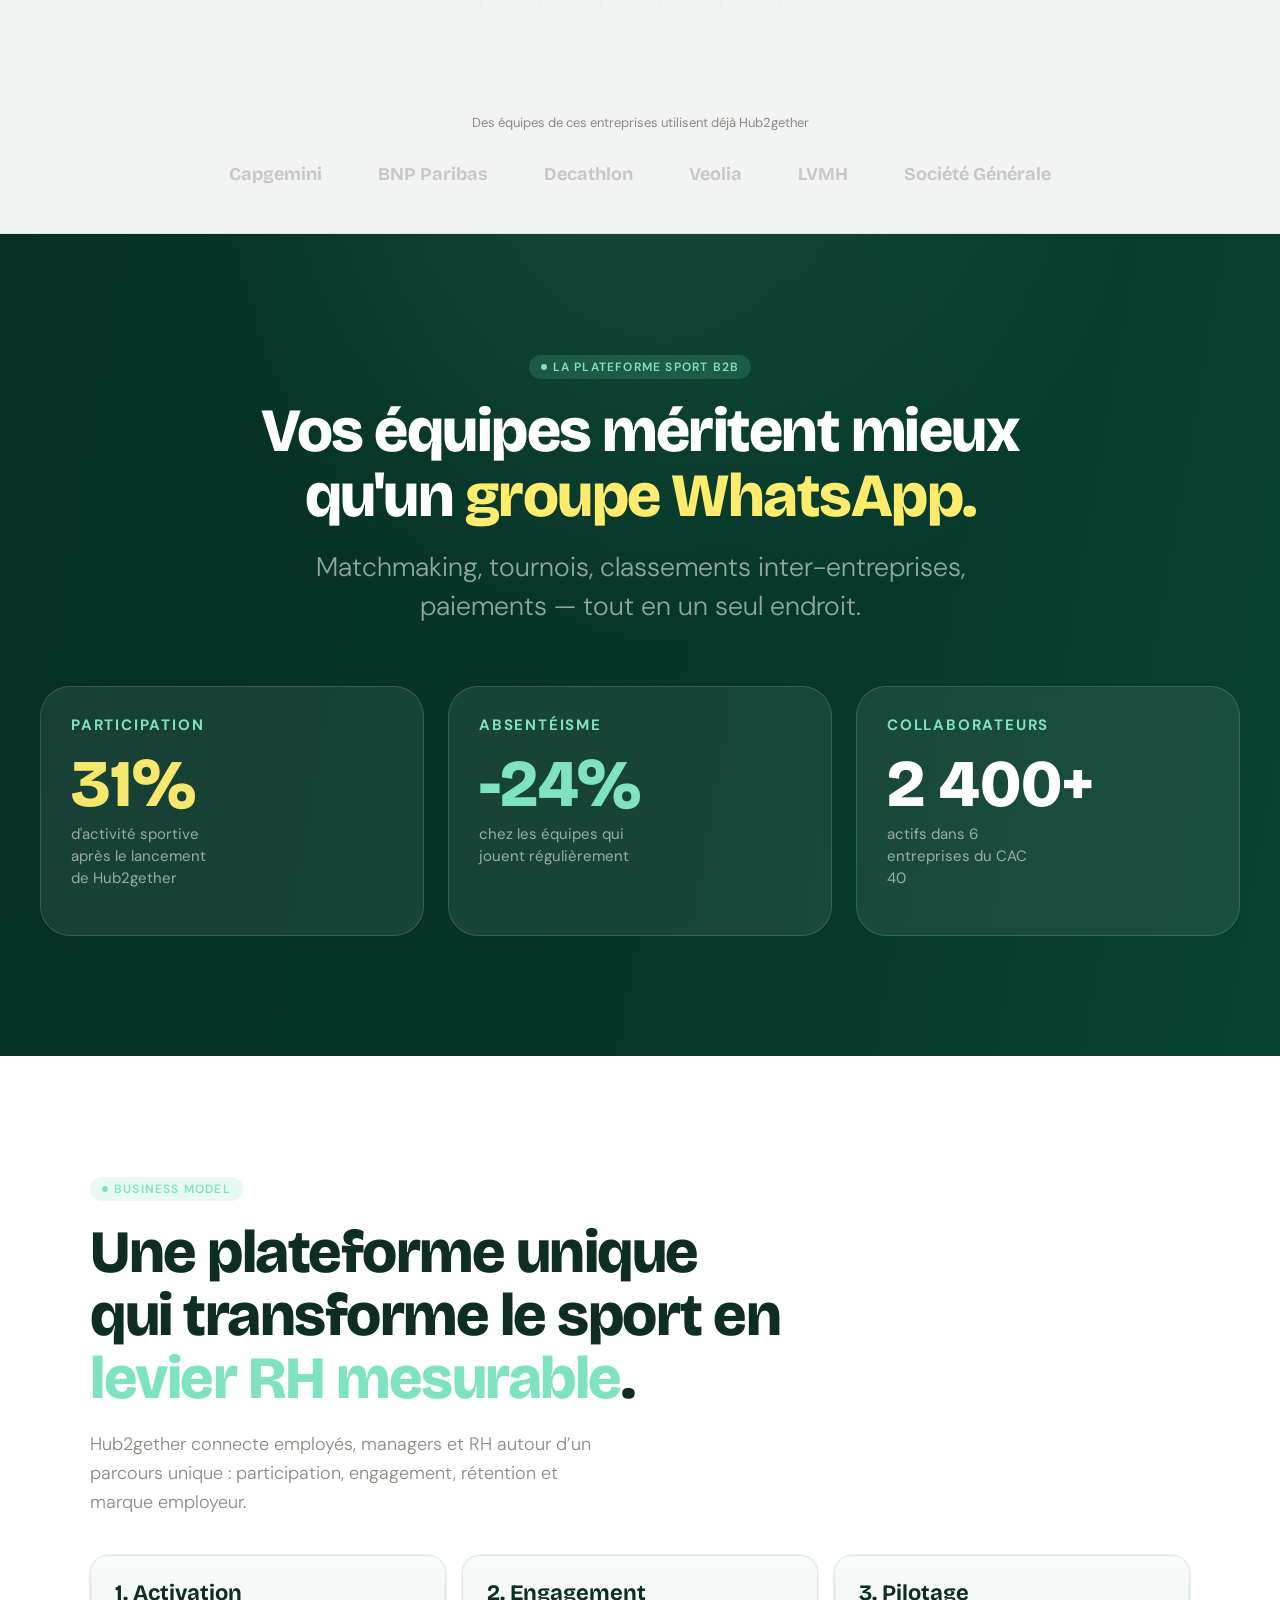
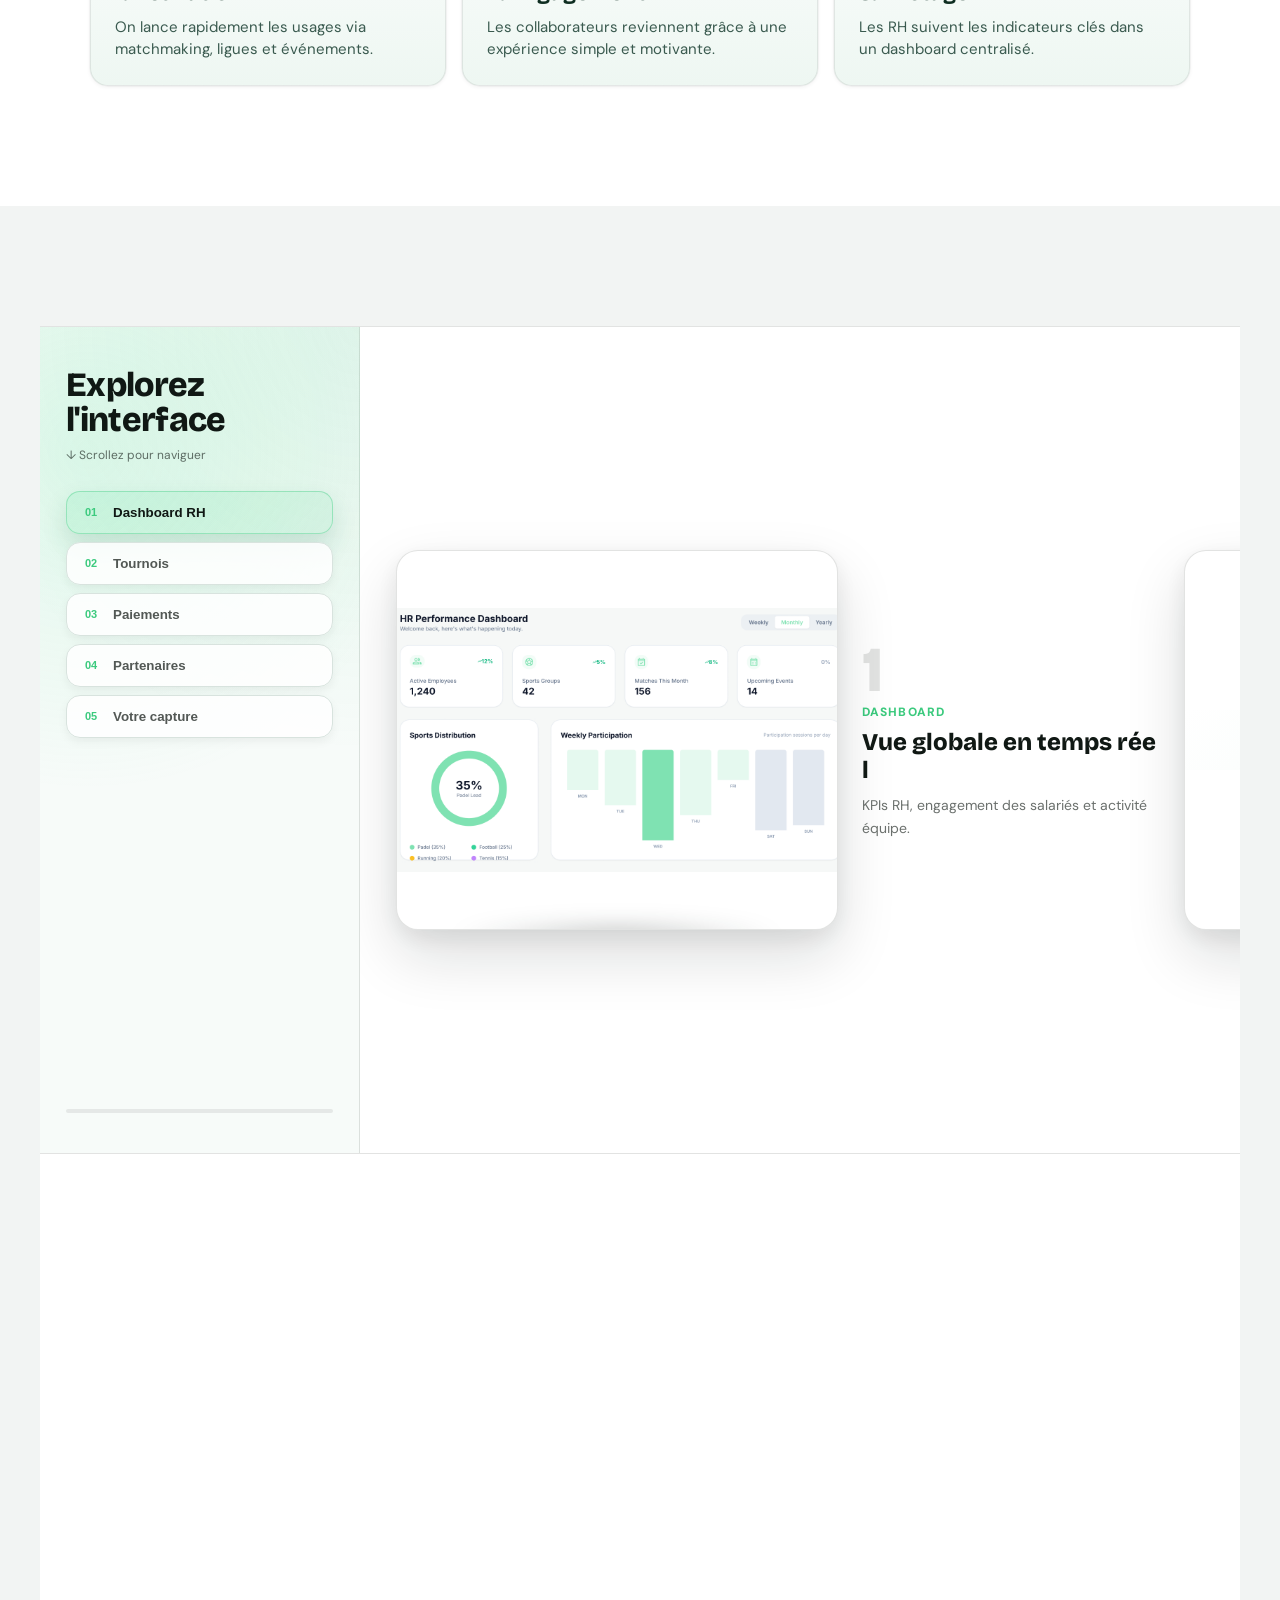
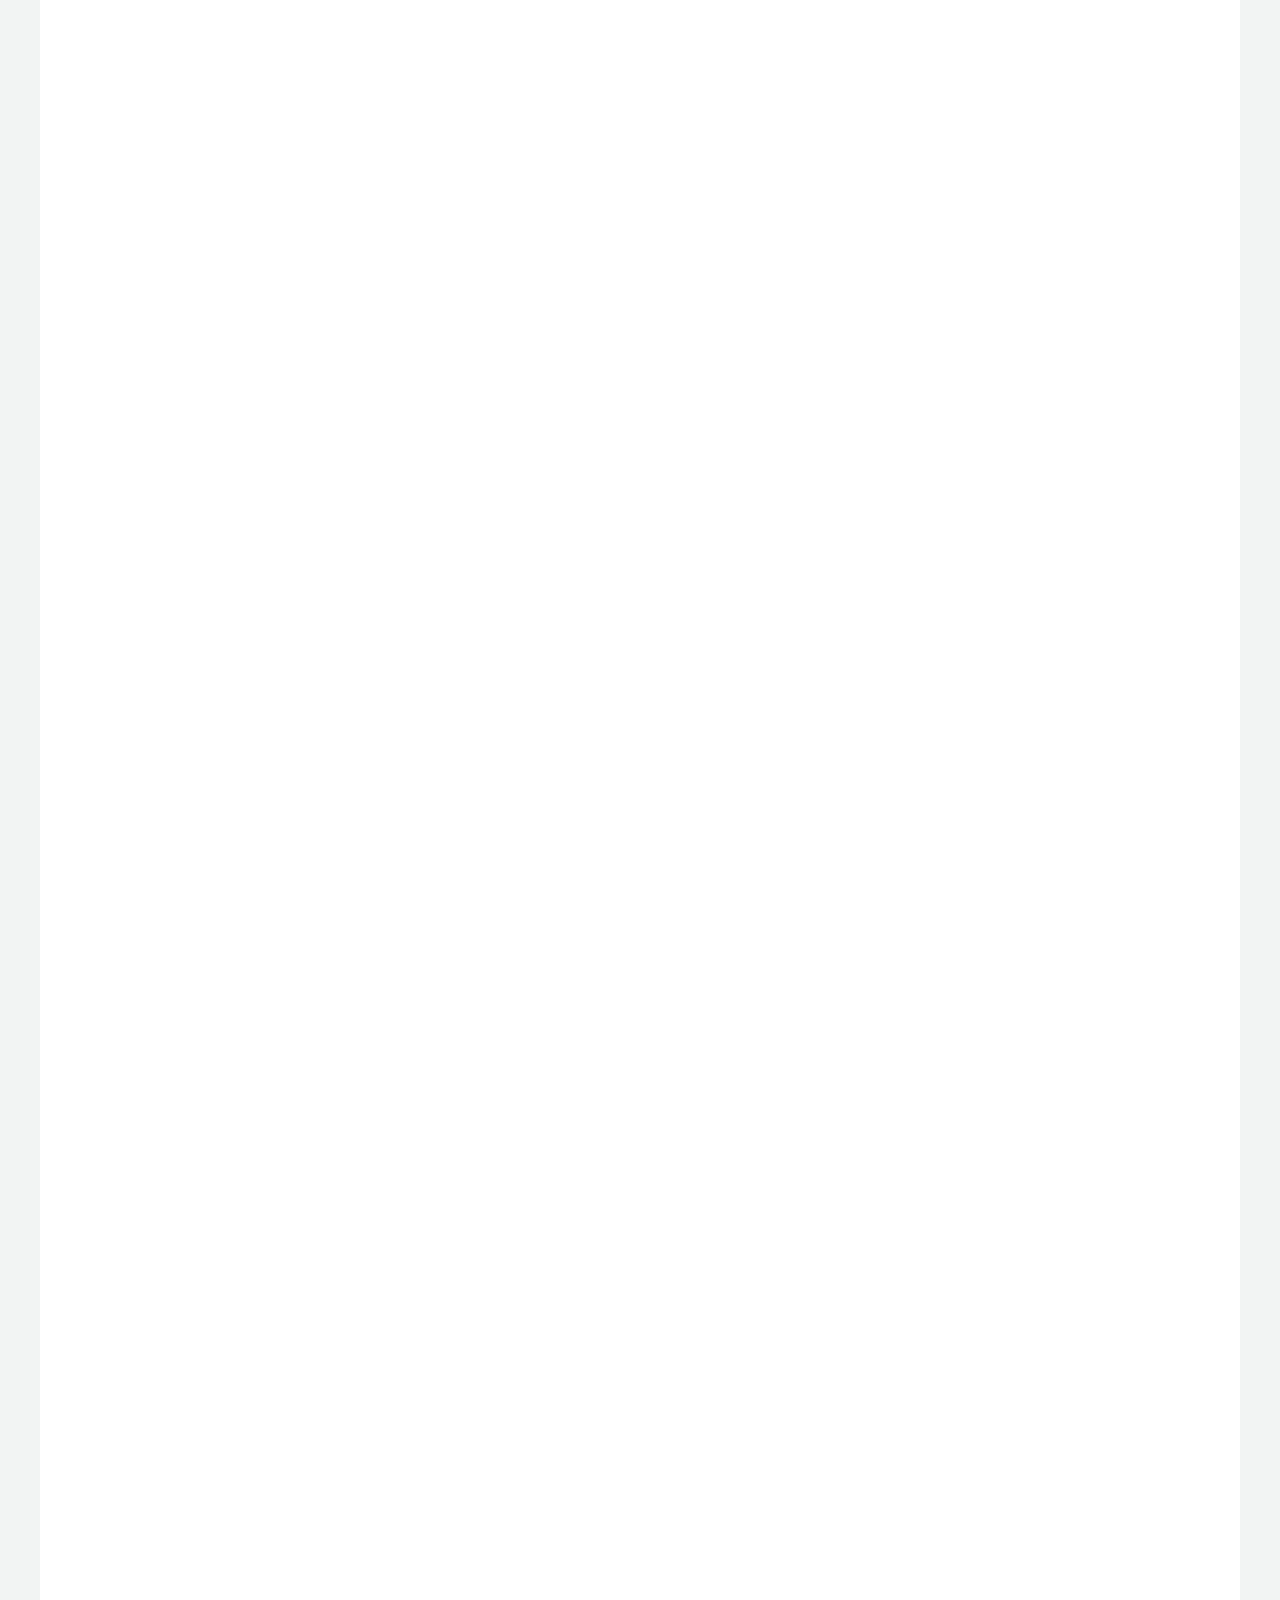
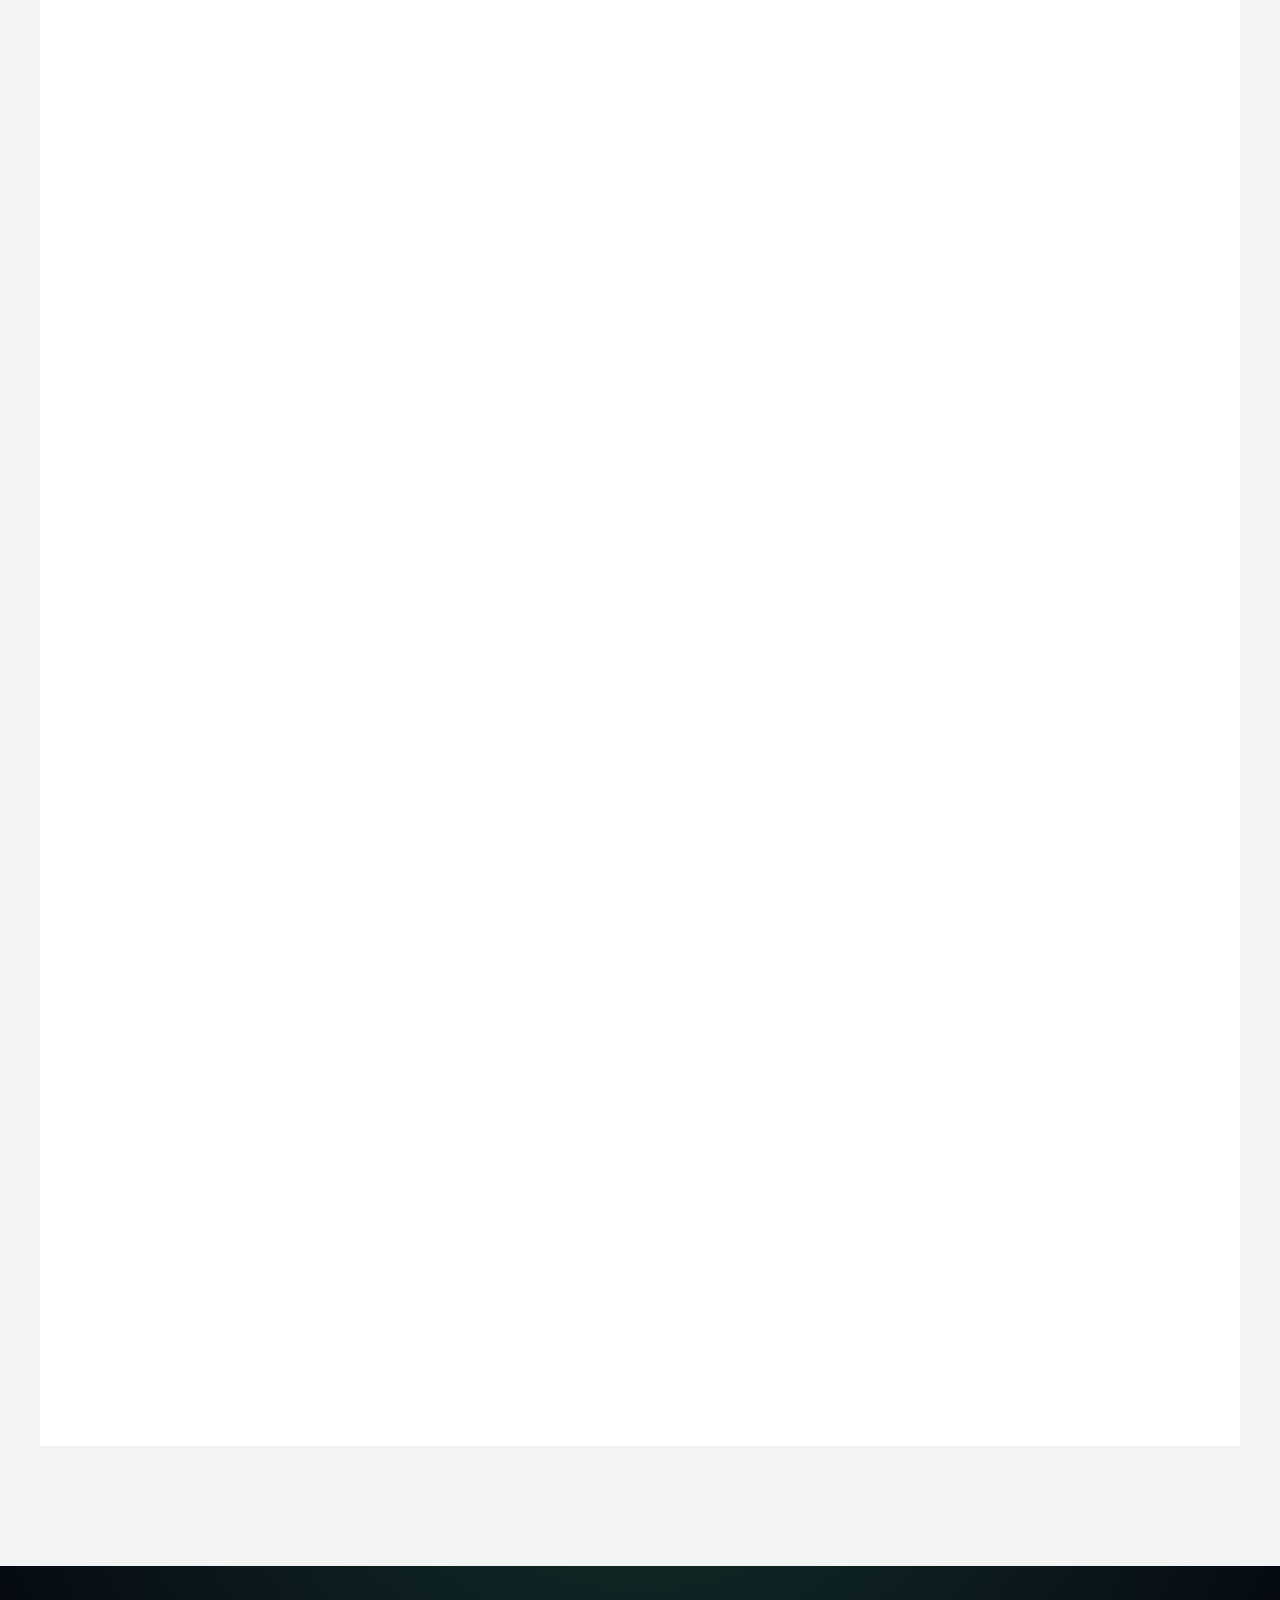
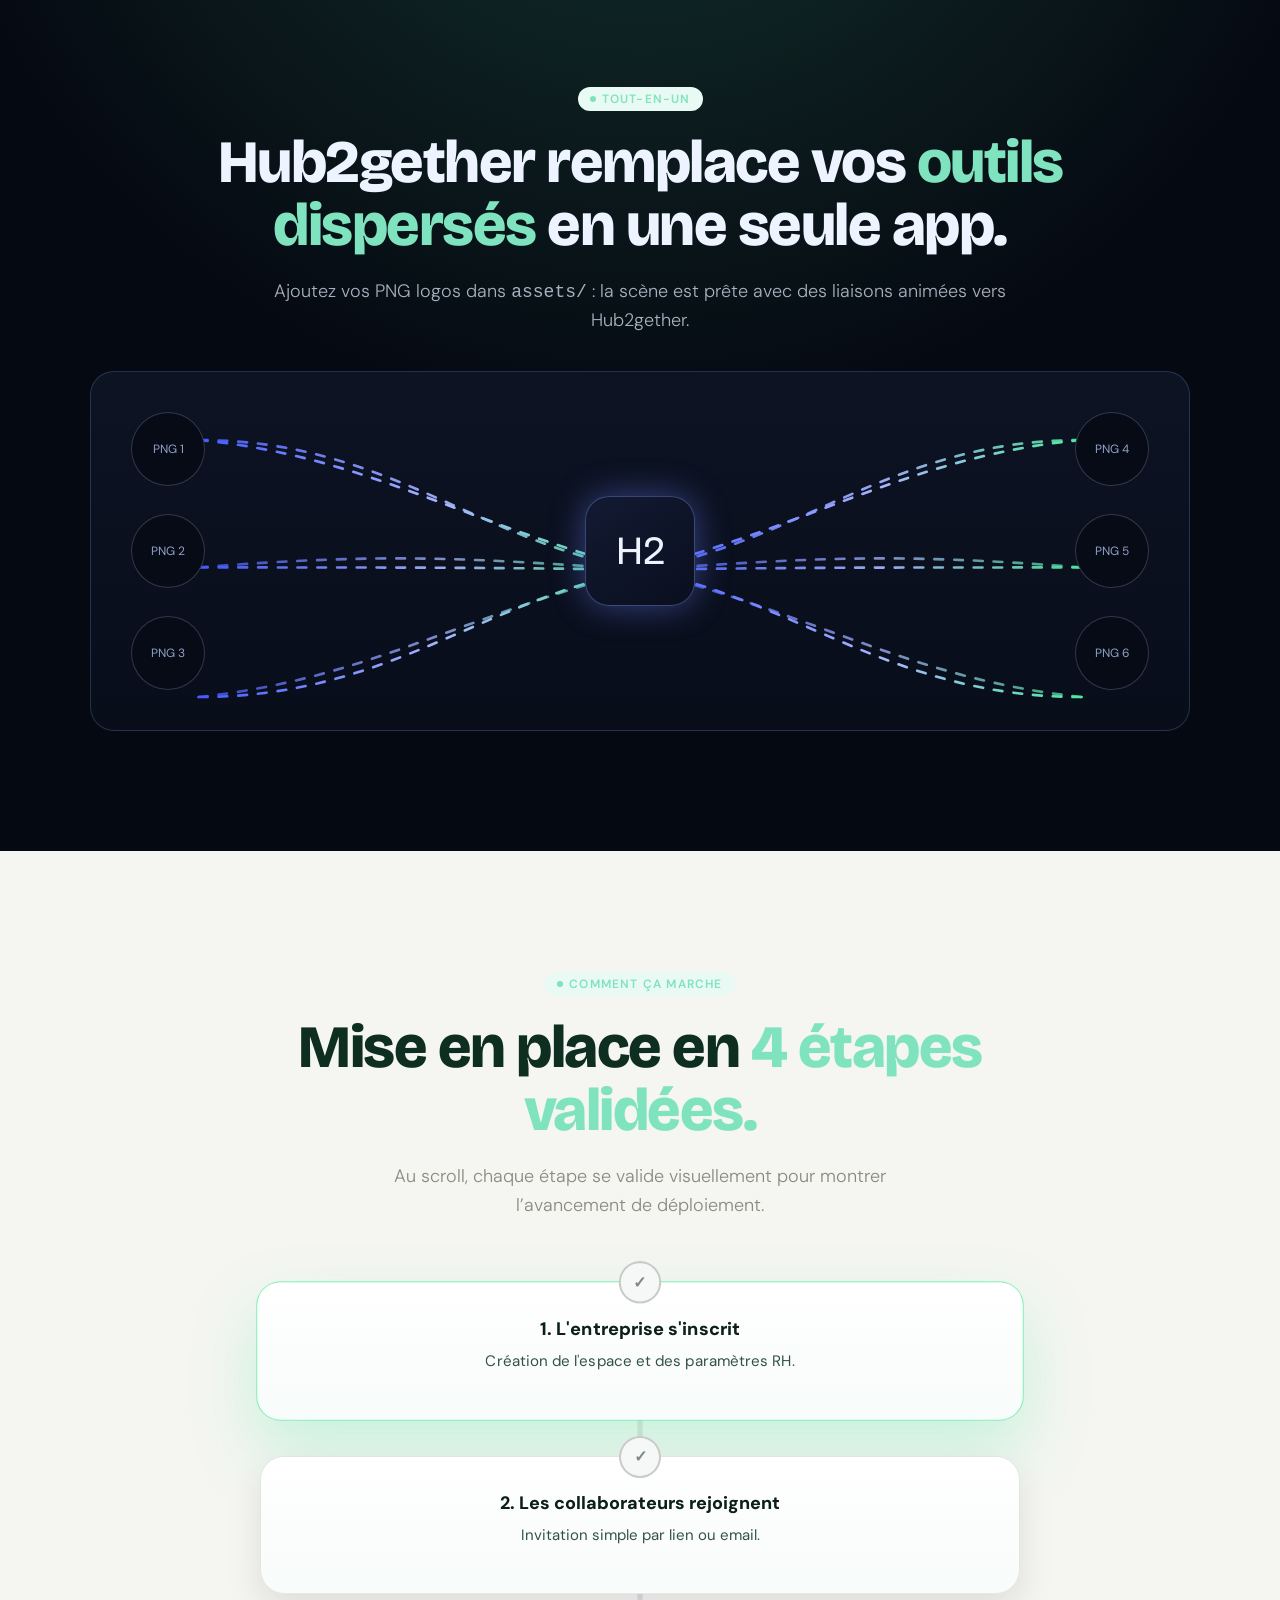
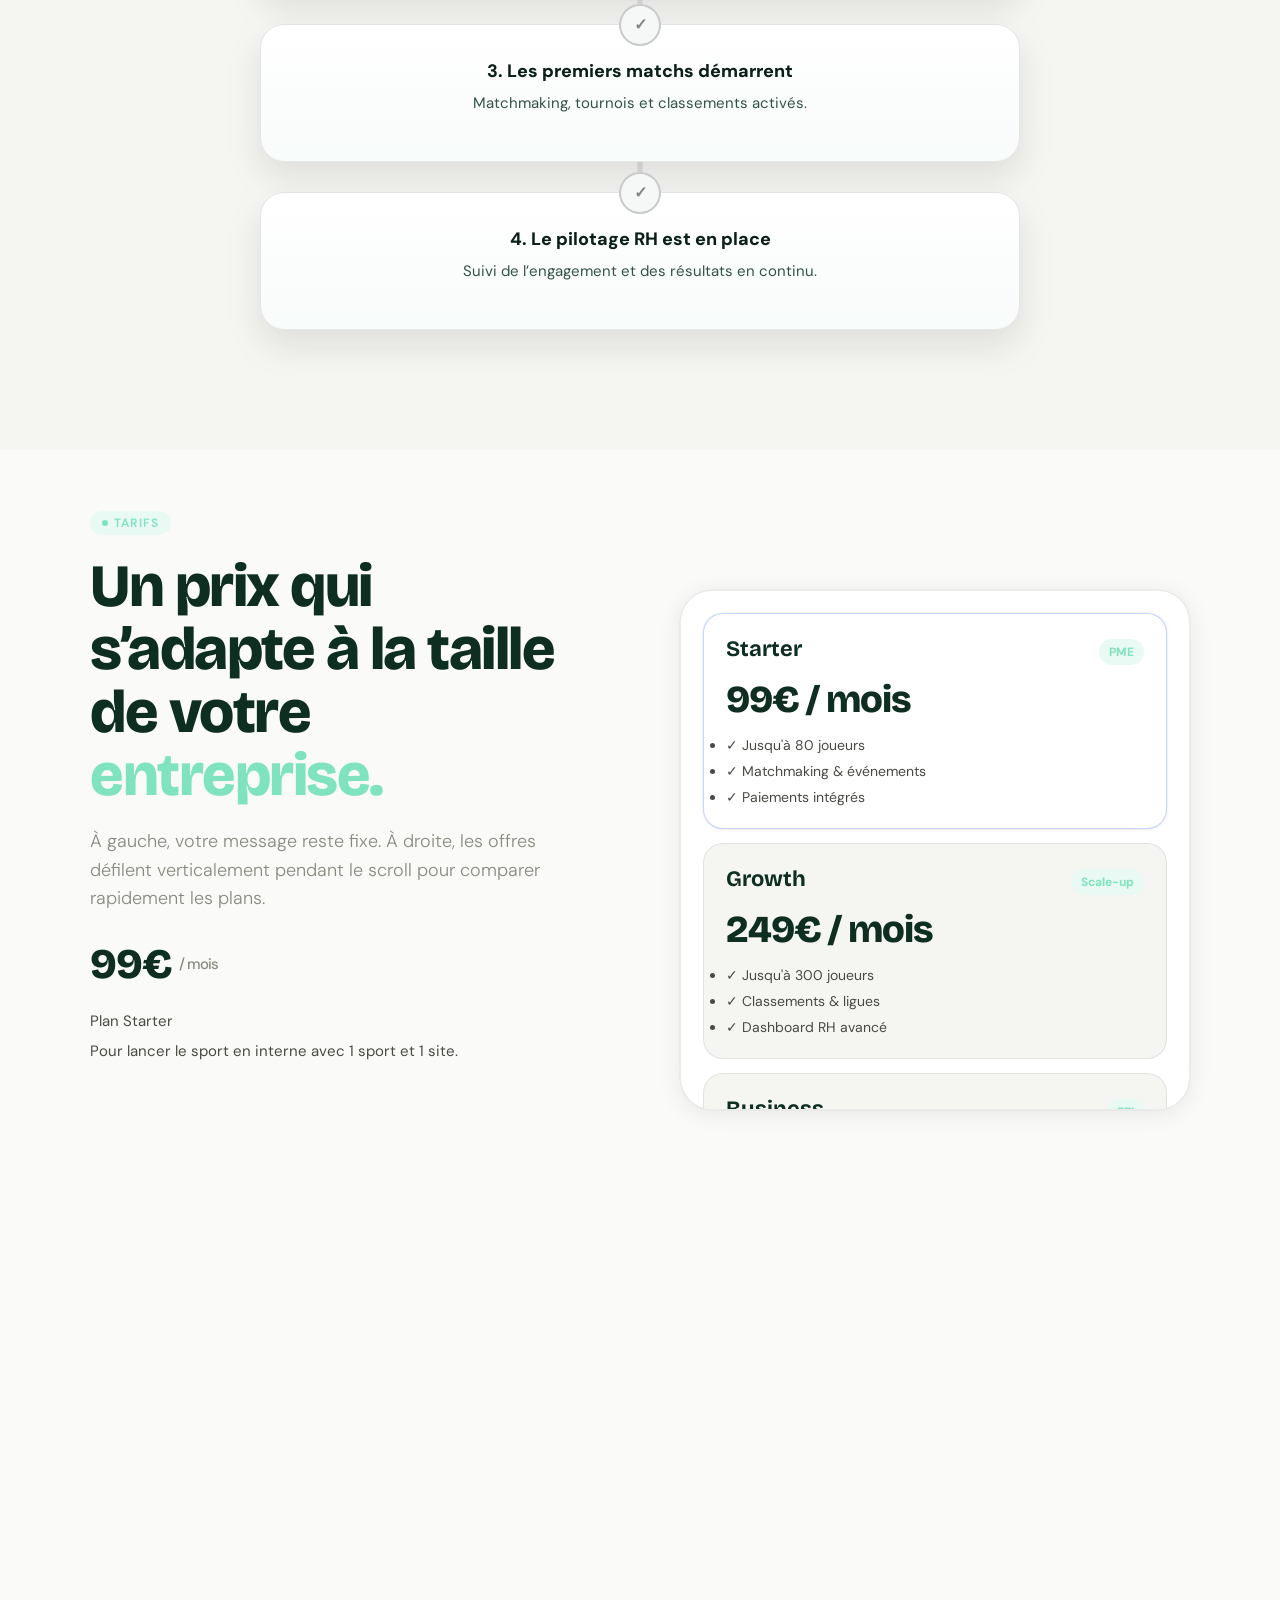
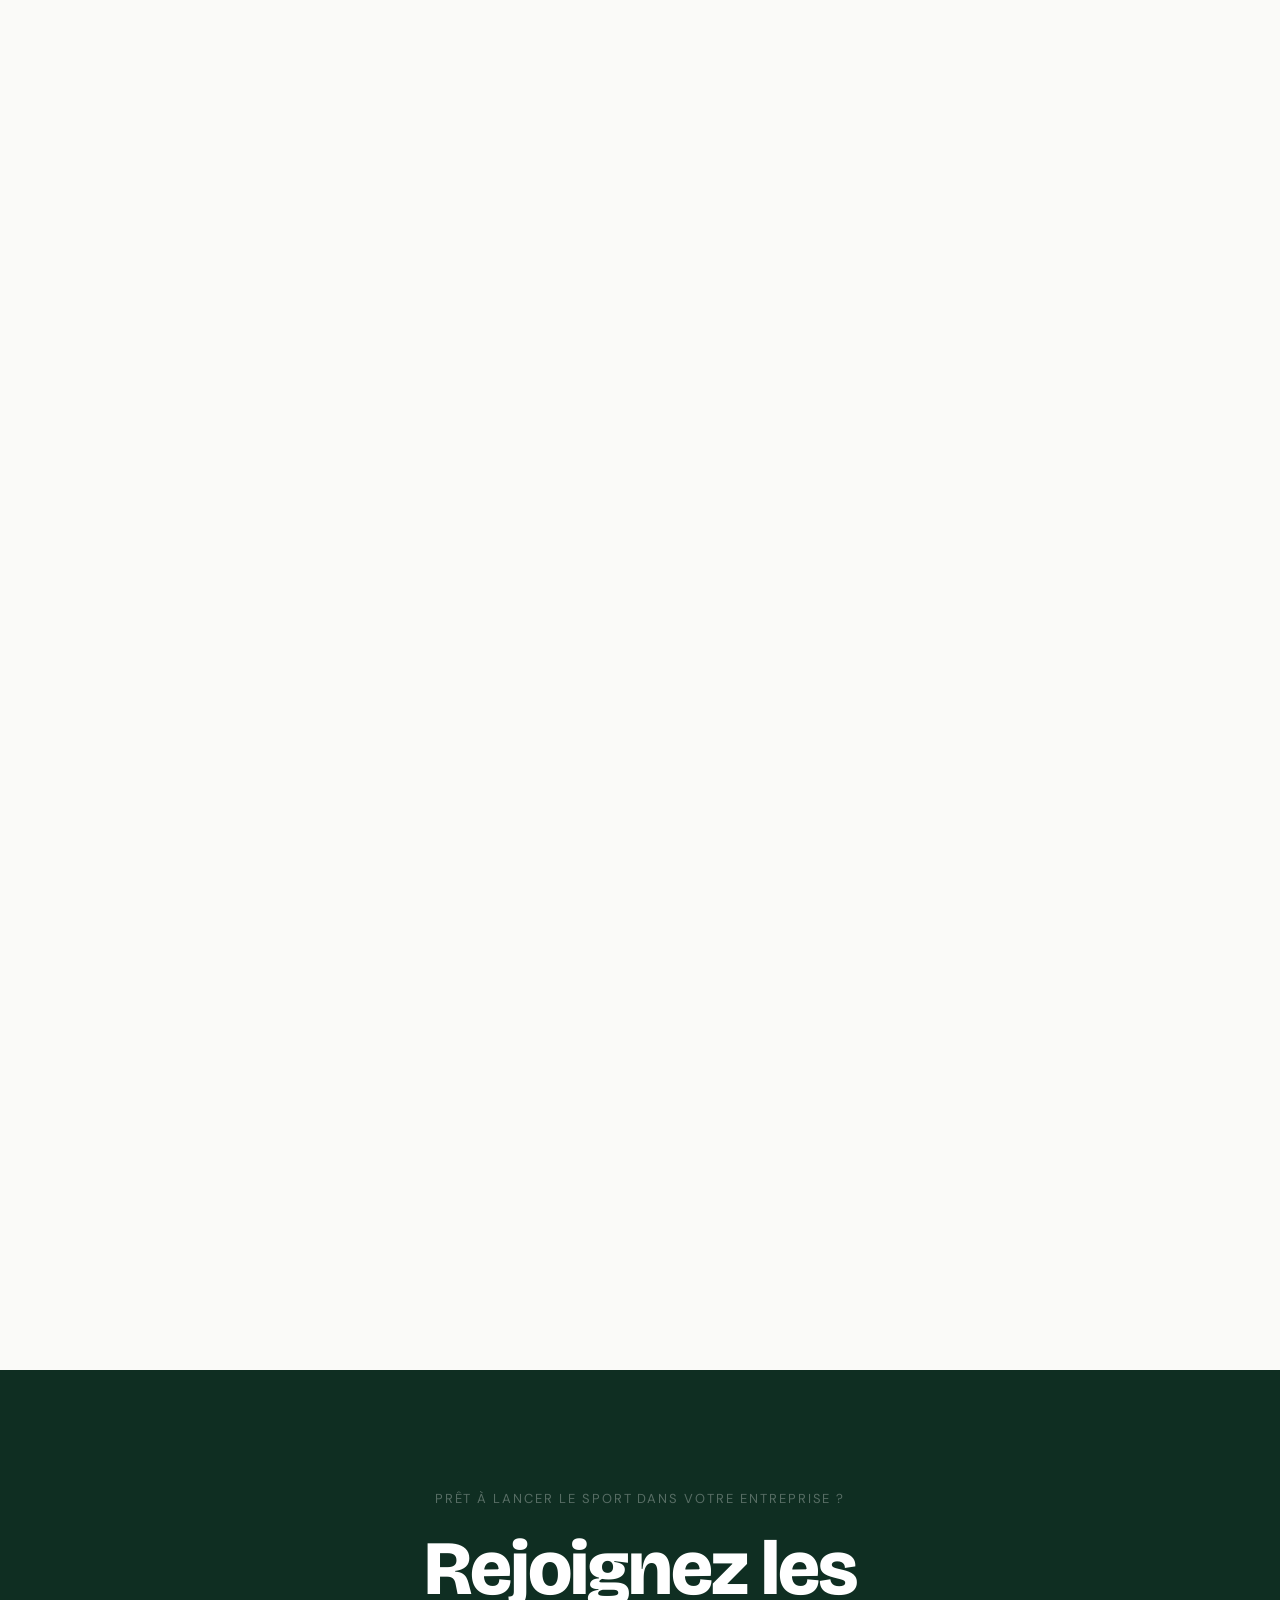
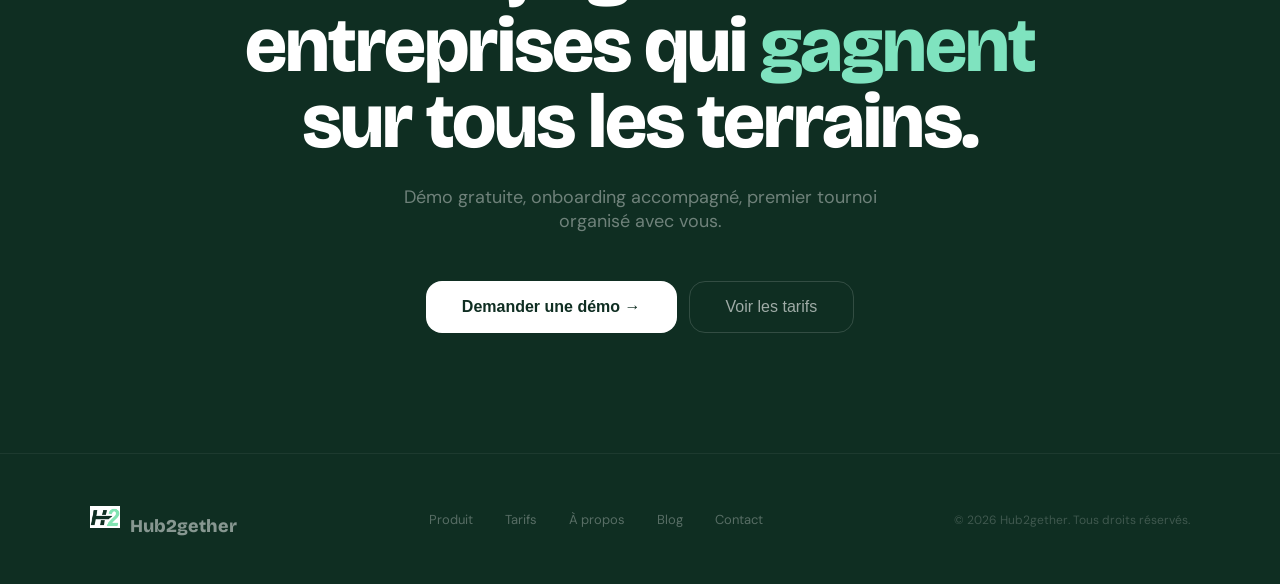
==== commit 2434591c: "Increase replace-section connector lines from each logo" ====
--- a/index.html
+++ b/index.html
@@ -545,7 +545,9 @@
   .app-node { width:74px; height:74px; border-radius:50%; background:#070b15; border:1px solid rgba(181,198,255,.24); display:grid; place-items:center; color:#8fa2c9; font-size:12px; }
   .app-node img { width:70%; height:70%; object-fit:contain; }
   .replace-lines { position:absolute; inset:0; z-index:1; }
-  .replace-lines path { fill:none; stroke:url(#lineGradient); stroke-width:2.6; stroke-dasharray:8 10; opacity:.9; animation: flowLine 6s linear infinite; }
+  .replace-lines path { fill:none; stroke:url(#lineGradient); stroke-width:2.4; stroke-linecap:round; stroke-dasharray:8 10; opacity:.92; animation: flowLine 6.4s linear infinite; }
+  .replace-lines path:nth-child(odd) { animation-duration: 7.4s; opacity:.75; }
+  .replace-lines path:nth-child(3n) { animation-duration: 5.6s; opacity:1; }
   @keyframes flowLine { to { stroke-dashoffset: -180; } }
   @media (max-width: 900px) {
     nav { padding: 0 20px; }
@@ -671,7 +673,7 @@
 </section>
 
 
-<section class="replace-stack" id="replace"><div class="section-inner" style="text-align:center"><div class="section-tag" style="margin:0 auto 20px"><div class="tag-dot"></div>Tout-en-un</div><h2 class="section-title" style="margin:0 auto">Hub2gether remplace vos <em>outils dispersés</em> en une seule app.</h2><p class="section-desc" style="margin:20px auto 0">Ajoutez vos PNG logos dans <code>assets/</code> : la scène est prête avec des liaisons animées vers Hub2gether.</p><div class="replace-visual reveal"><div class="replace-center">H2</div><div class="replace-side left"><div class="app-node"><img src="assets/logo-app-1.png" alt="Logo app 1" onerror="this.style.display='none'; this.nextElementSibling.style.display='grid';"/><span style="display:none;">PNG 1</span></div><div class="app-node"><img src="assets/logo-app-2.png" alt="Logo app 2" onerror="this.style.display='none'; this.nextElementSibling.style.display='grid';"/><span style="display:none;">PNG 2</span></div><div class="app-node"><img src="assets/logo-app-3.png" alt="Logo app 3" onerror="this.style.display='none'; this.nextElementSibling.style.display='grid';"/><span style="display:none;">PNG 3</span></div></div><div class="replace-side right"><div class="app-node"><img src="assets/logo-app-4.png" alt="Logo app 4" onerror="this.style.display='none'; this.nextElementSibling.style.display='grid';"/><span style="display:none;">PNG 4</span></div><div class="app-node"><img src="assets/logo-app-5.png" alt="Logo app 5" onerror="this.style.display='none'; this.nextElementSibling.style.display='grid';"/><span style="display:none;">PNG 5</span></div><div class="app-node"><img src="assets/logo-app-6.png" alt="Logo app 6" onerror="this.style.display='none'; this.nextElementSibling.style.display='grid';"/><span style="display:none;">PNG 6</span></div></div><svg class="replace-lines" viewBox="0 0 1000 360" preserveAspectRatio="none"><defs><linearGradient id="lineGradient" x1="0" y1="0" x2="1" y2="0"><stop offset="0%" stop-color="#465BFF"/><stop offset="55%" stop-color="#A8B5FF"/><stop offset="100%" stop-color="#50E89D"/></linearGradient></defs><path d="M80,40 C280,40 360,160 500,180"/><path d="M80,180 C280,180 360,180 500,180"/><path d="M80,320 C280,320 360,200 500,180"/><path d="M920,40 C720,40 640,160 500,180"/><path d="M920,180 C720,180 640,180 500,180"/><path d="M920,320 C720,320 640,200 500,180"/></svg></div></div></section>
+<section class="replace-stack" id="replace"><div class="section-inner" style="text-align:center"><div class="section-tag" style="margin:0 auto 20px"><div class="tag-dot"></div>Tout-en-un</div><h2 class="section-title" style="margin:0 auto">Hub2gether remplace vos <em>outils dispersés</em> en une seule app.</h2><p class="section-desc" style="margin:20px auto 0">Ajoutez vos PNG logos dans <code>assets/</code> : la scène est prête avec des liaisons animées vers Hub2gether.</p><div class="replace-visual reveal"><div class="replace-center">H2</div><div class="replace-side left"><div class="app-node"><img src="assets/logo-app-1.png" alt="Logo app 1" onerror="this.style.display='none'; this.nextElementSibling.style.display='grid';"/><span style="display:none;">PNG 1</span></div><div class="app-node"><img src="assets/logo-app-2.png" alt="Logo app 2" onerror="this.style.display='none'; this.nextElementSibling.style.display='grid';"/><span style="display:none;">PNG 2</span></div><div class="app-node"><img src="assets/logo-app-3.png" alt="Logo app 3" onerror="this.style.display='none'; this.nextElementSibling.style.display='grid';"/><span style="display:none;">PNG 3</span></div></div><div class="replace-side right"><div class="app-node"><img src="assets/logo-app-4.png" alt="Logo app 4" onerror="this.style.display='none'; this.nextElementSibling.style.display='grid';"/><span style="display:none;">PNG 4</span></div><div class="app-node"><img src="assets/logo-app-5.png" alt="Logo app 5" onerror="this.style.display='none'; this.nextElementSibling.style.display='grid';"/><span style="display:none;">PNG 5</span></div><div class="app-node"><img src="assets/logo-app-6.png" alt="Logo app 6" onerror="this.style.display='none'; this.nextElementSibling.style.display='grid';"/><span style="display:none;">PNG 6</span></div></div><svg class="replace-lines" viewBox="0 0 1000 360" preserveAspectRatio="none"><defs><linearGradient id="lineGradient" x1="0" y1="0" x2="1" y2="0"><stop offset="0%" stop-color="#465BFF"/><stop offset="55%" stop-color="#A8B5FF"/><stop offset="100%" stop-color="#50E89D"/></linearGradient></defs><path d="M98,62 C270,62 350,154 500,180"/><path d="M98,62 C250,76 340,138 500,180"/><path d="M98,178 C278,178 352,178 500,180"/><path d="M98,178 C274,164 348,170 500,180"/><path d="M98,296 C270,296 352,210 500,180"/><path d="M98,296 C250,280 332,224 500,180"/><path d="M902,62 C730,62 650,154 500,180"/><path d="M902,62 C750,76 660,138 500,180"/><path d="M902,178 C722,178 648,178 500,180"/><path d="M902,178 C726,164 652,170 500,180"/><path d="M902,296 C730,296 648,210 500,180"/><path d="M902,296 C750,280 668,224 500,180"/></svg></div></div></section>
 
 <section id="how" style="background:var(--grey-50)"><div class="section-inner" style="text-align:center"><div class="section-tag" style="margin:0 auto 20px"><div class="tag-dot"></div>Comment ça marche</div><h2 class="section-title" style="margin:0 auto">Mise en place en <em>4 étapes validées.</em></h2><p class="section-desc" style="margin:20px auto 0">Au scroll, chaque étape se valide visuellement pour montrer l’avancement de déploiement.</p><div class="steps-row reveal" id="implementationTimeline"><div class="timeline-progress" id="timelineProgress"></div><div class="step-item left"><div class="step-num-wrap">✓</div><div class="step-name">1. L'entreprise s'inscrit</div><div class="step-desc">Création de l'espace et des paramètres RH.</div></div><div class="step-item right"><div class="step-num-wrap">✓</div><div class="step-name">2. Les collaborateurs rejoignent</div><div class="step-desc">Invitation simple par lien ou email.</div></div><div class="step-item left"><div class="step-num-wrap">✓</div><div class="step-name">3. Les premiers matchs démarrent</div><div class="step-desc">Matchmaking, tournois et classements activés.</div></div><div class="step-item right"><div class="step-num-wrap">✓</div><div class="step-name">4. Le pilotage RH est en place</div><div class="step-desc">Suivi de l’engagement et des résultats en continu.</div></div></div></div></section>
 
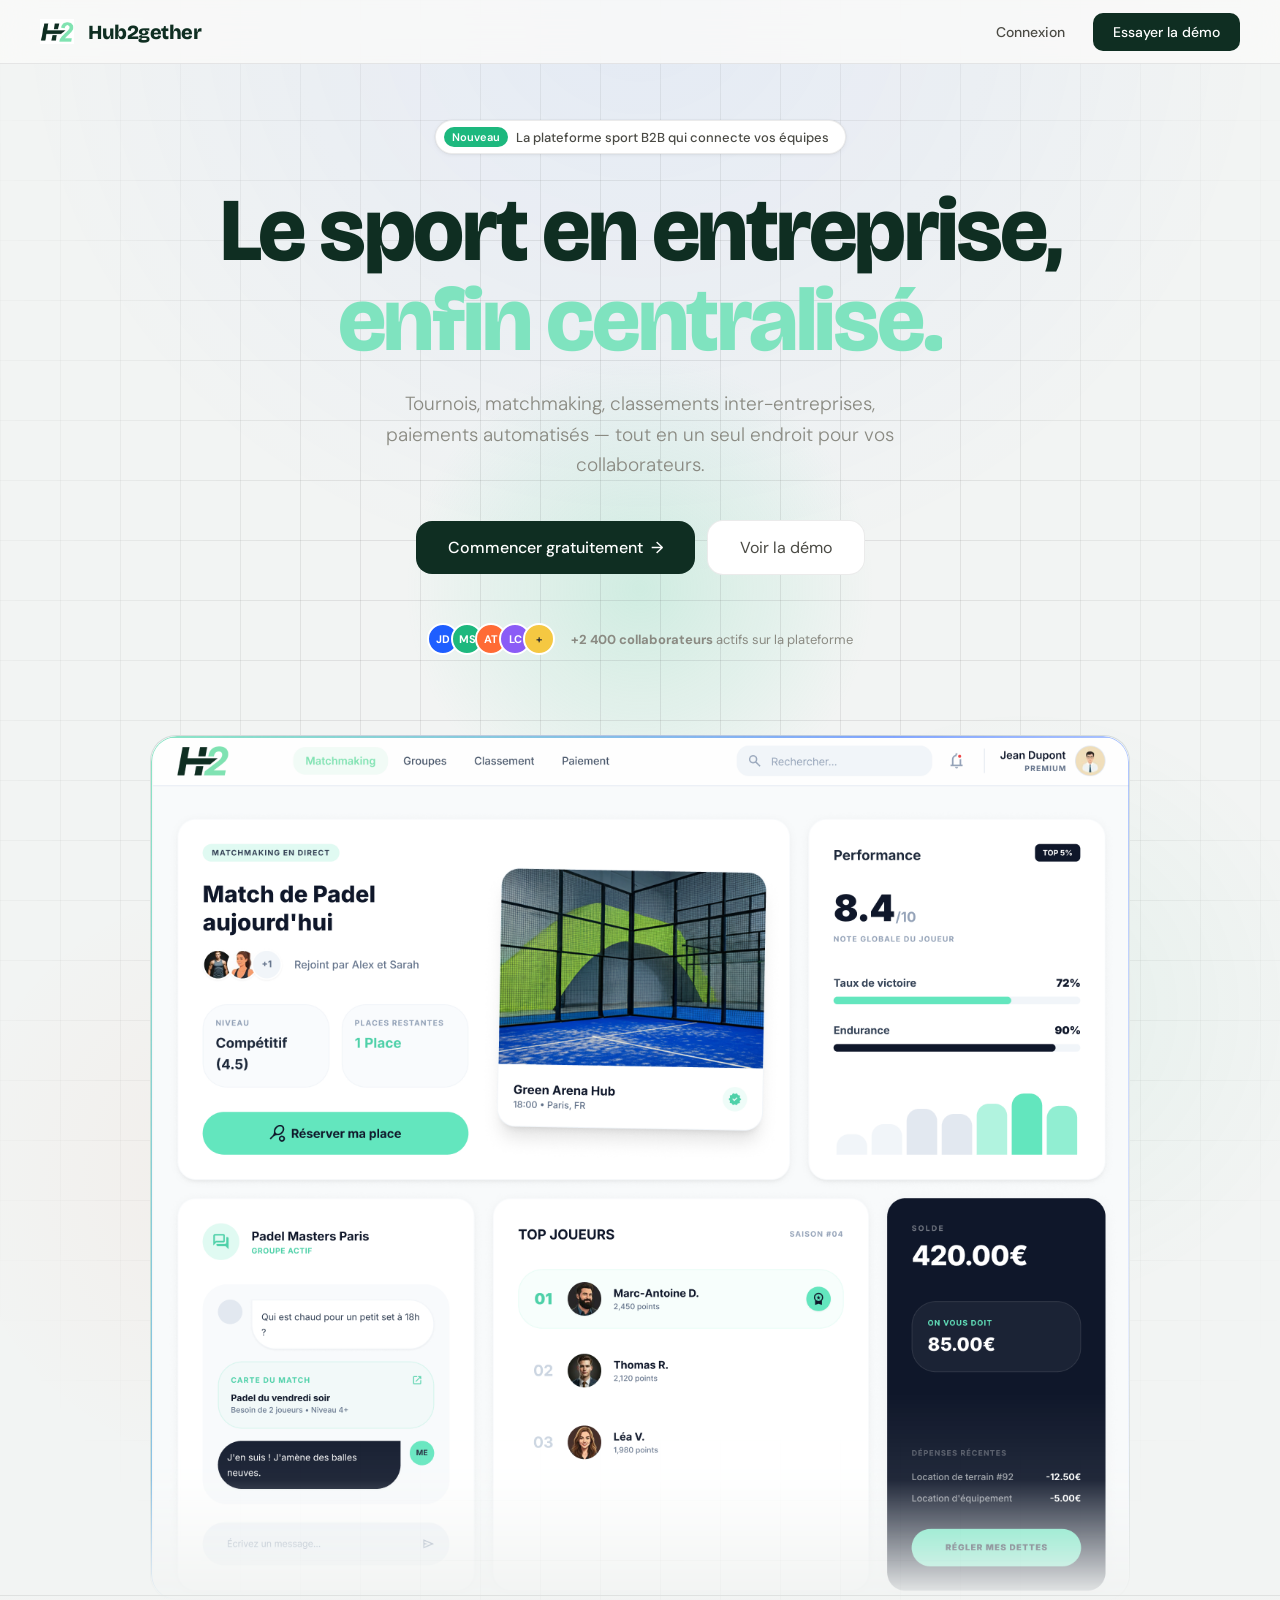
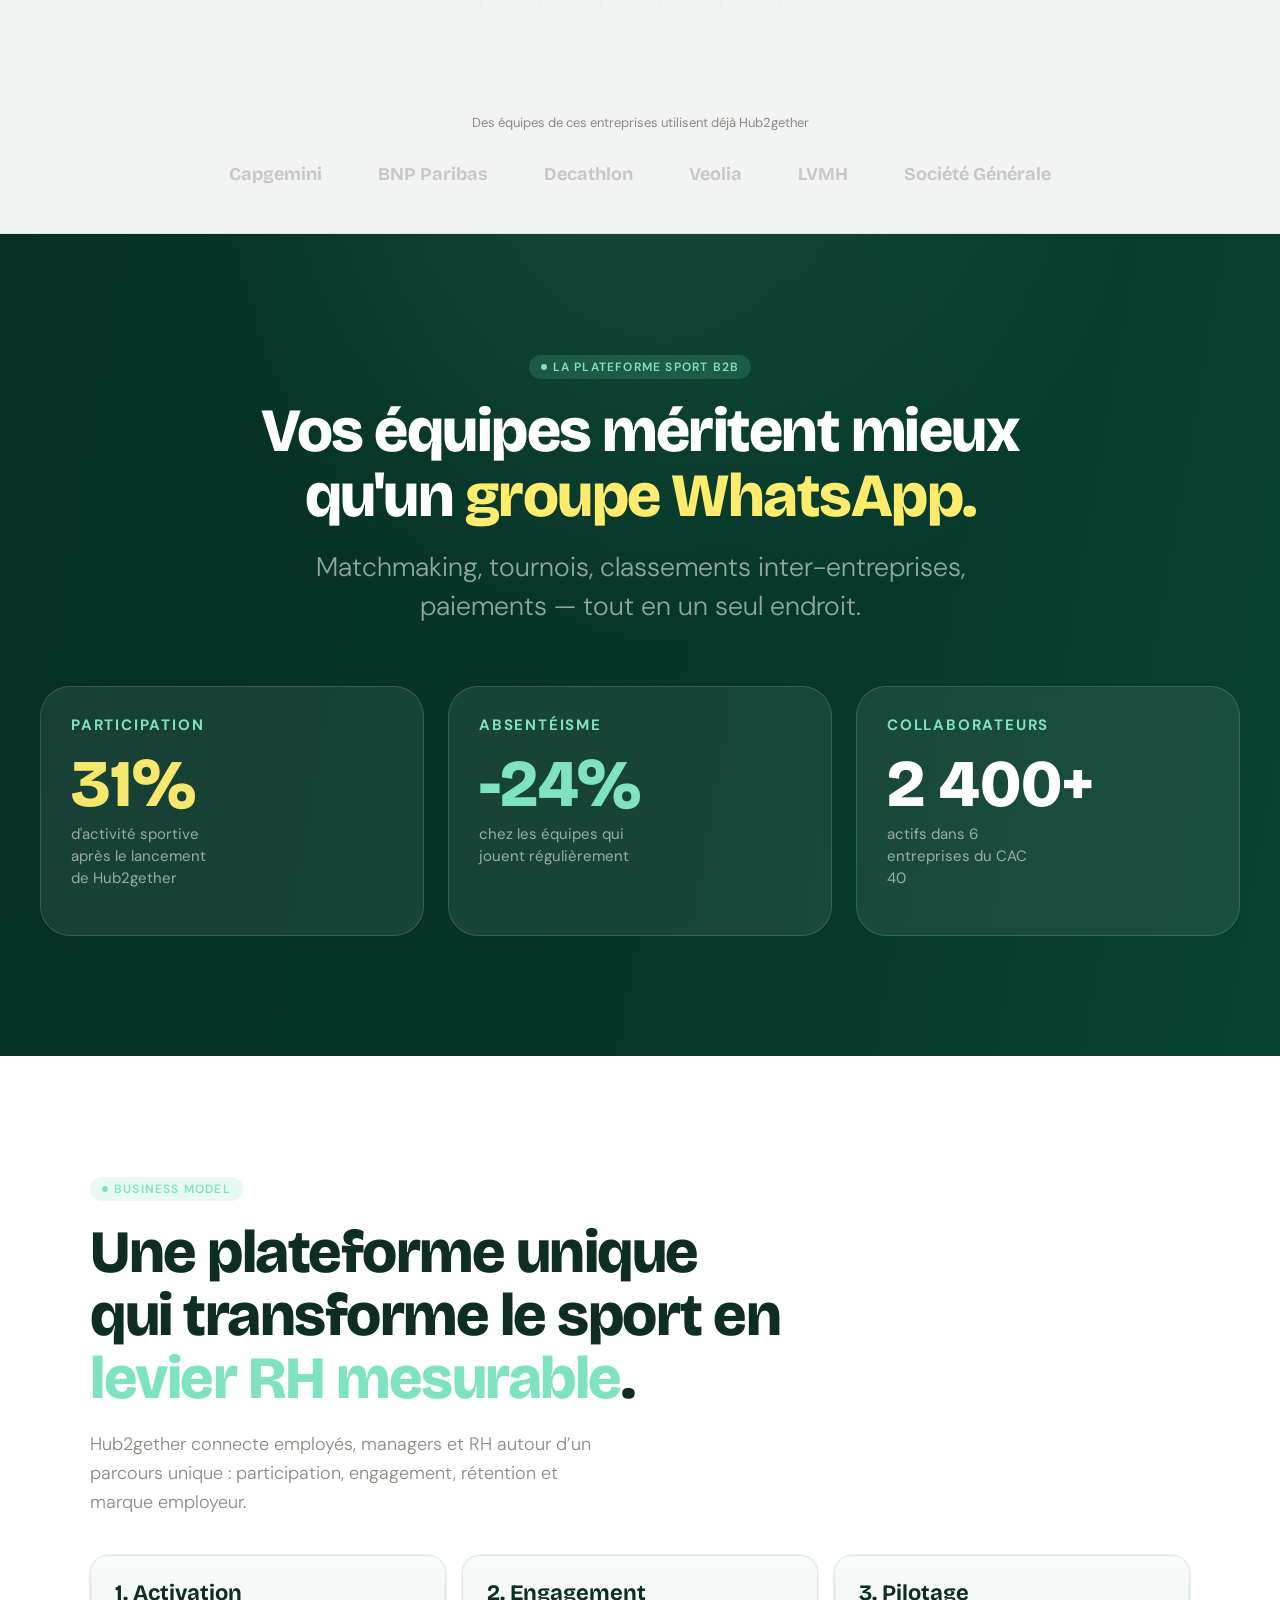
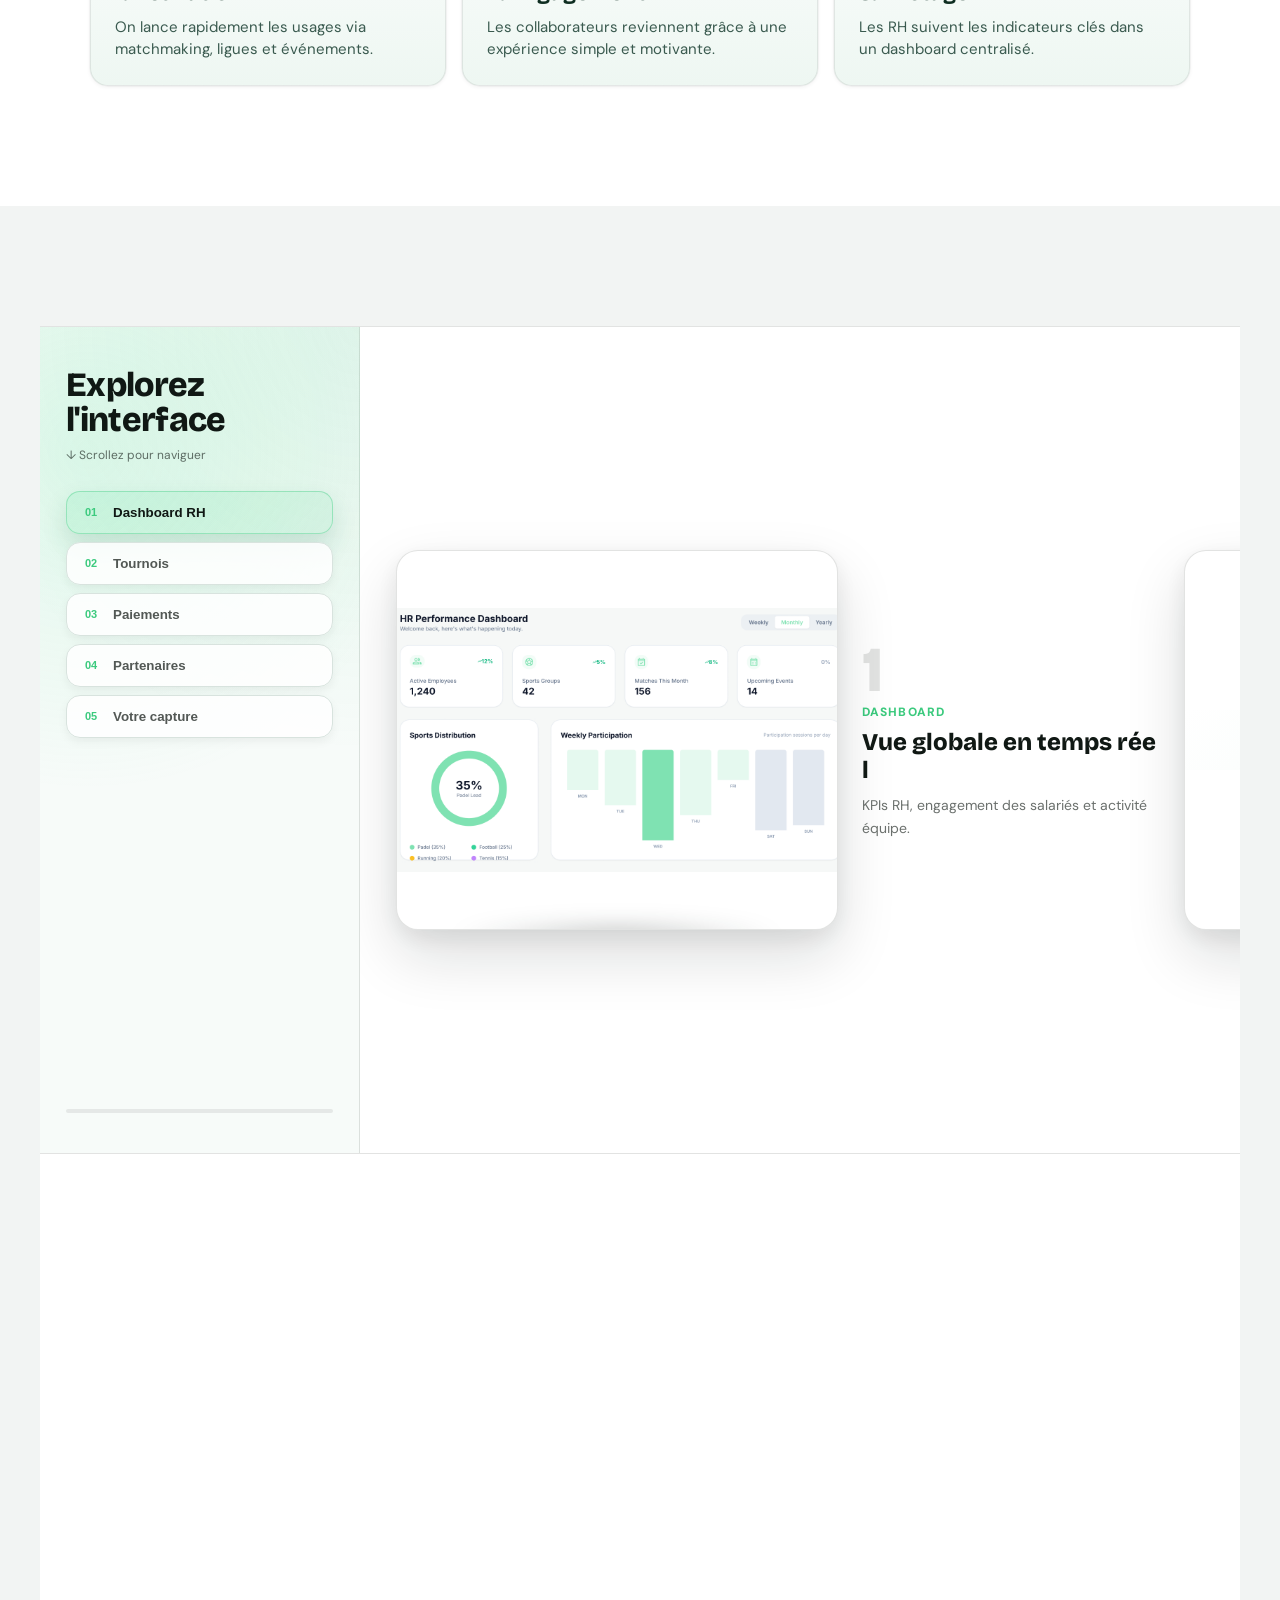
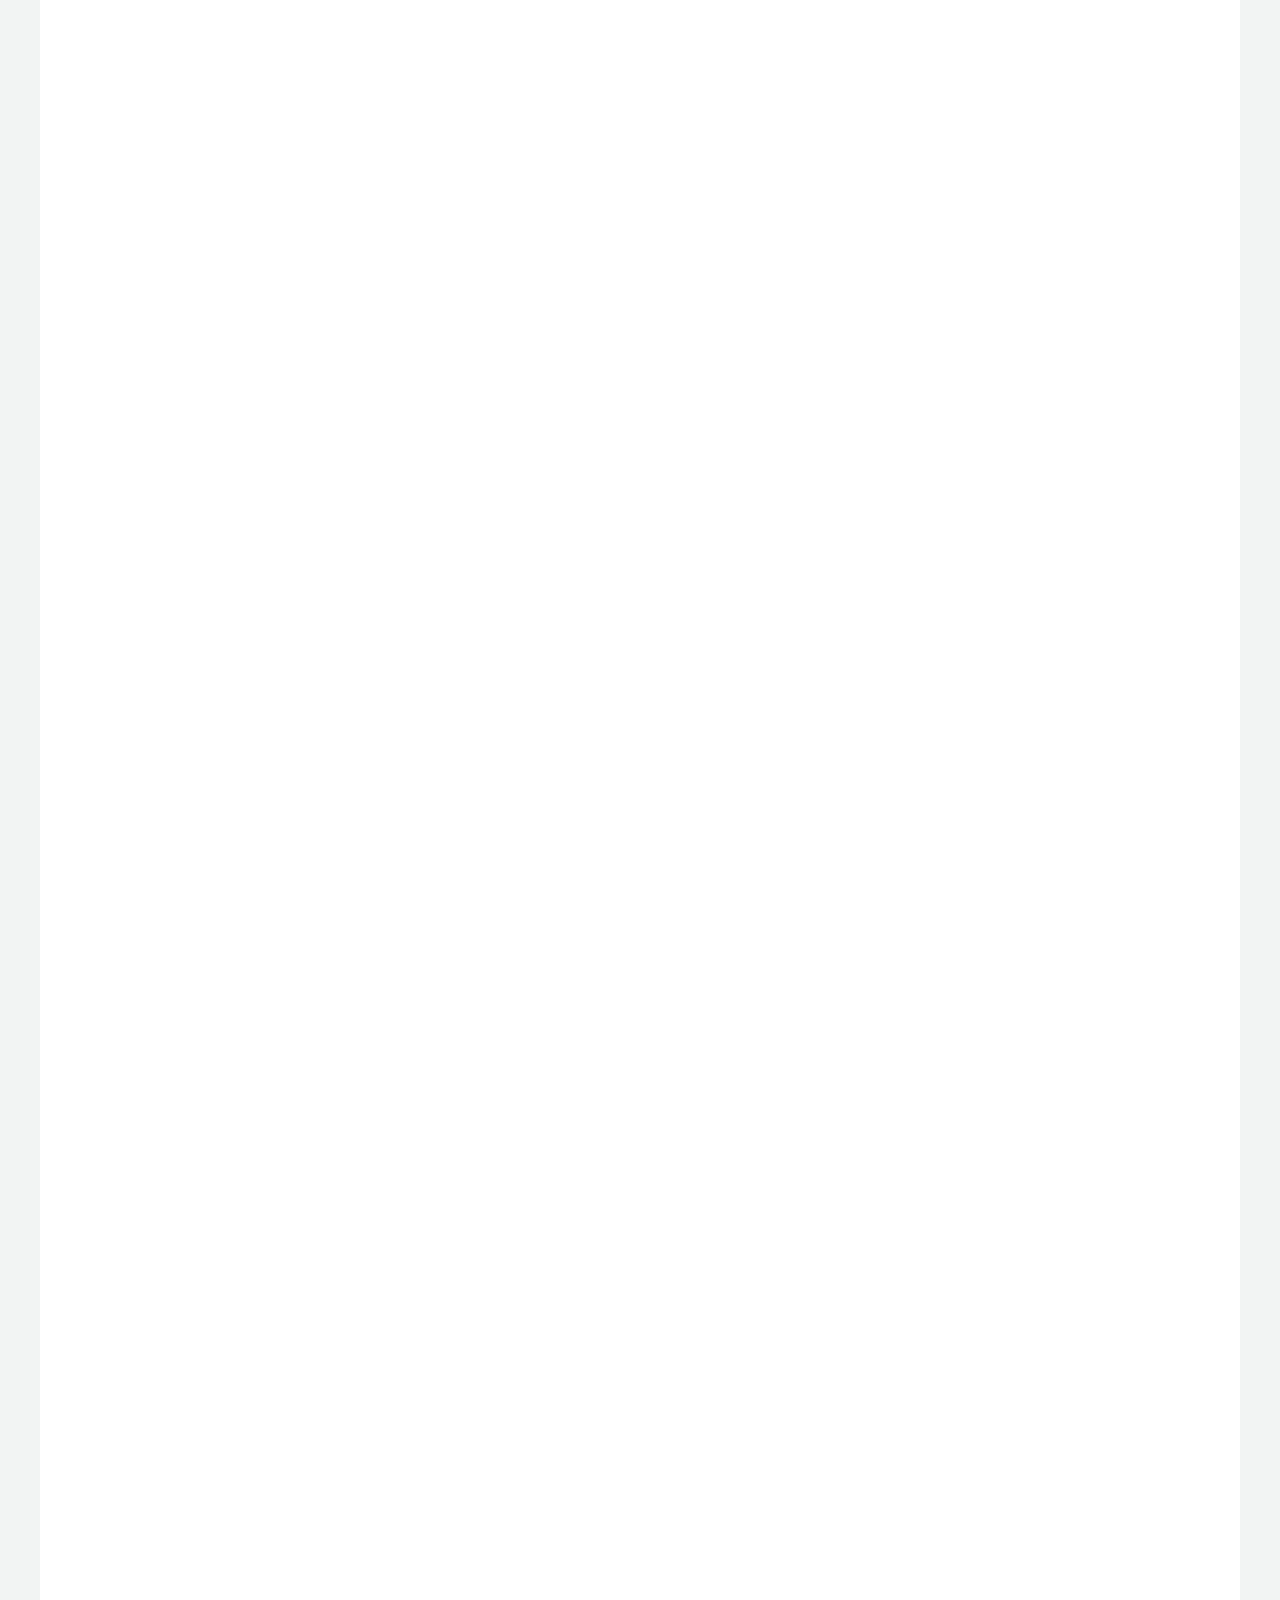
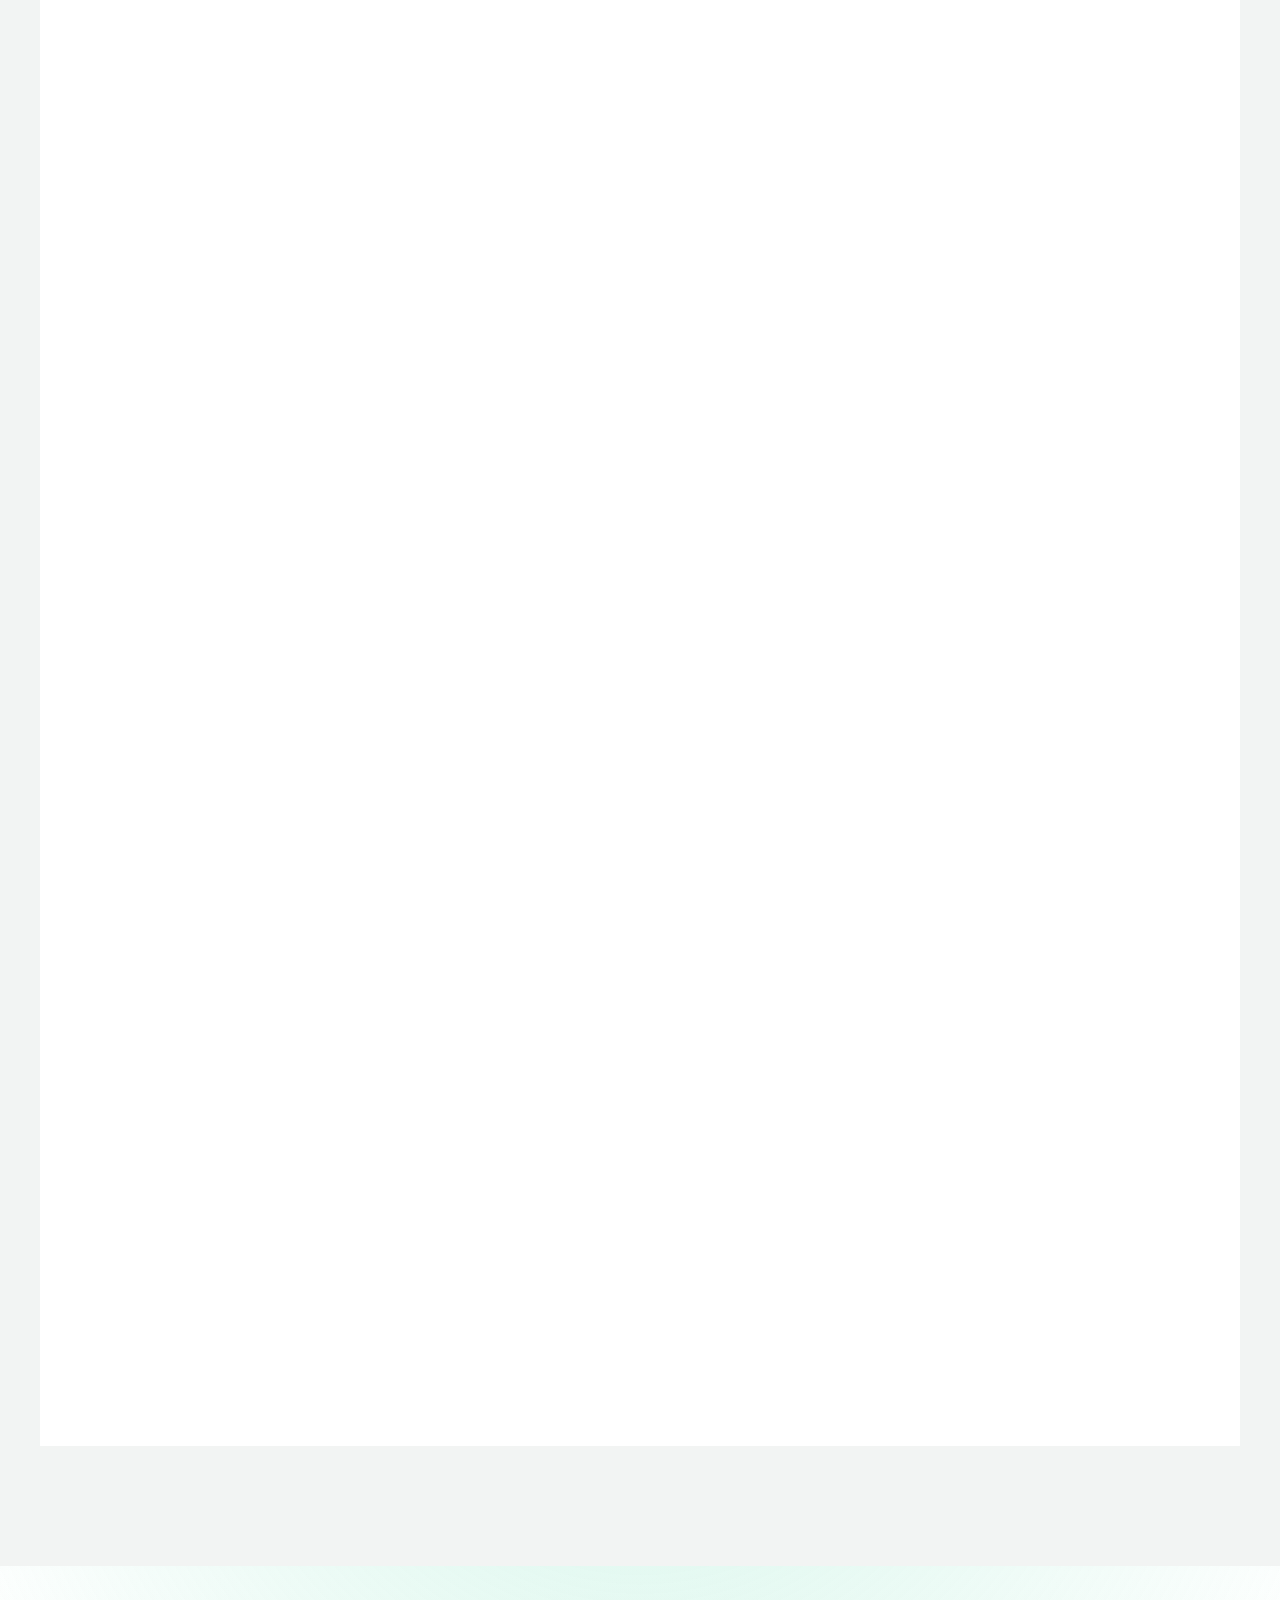
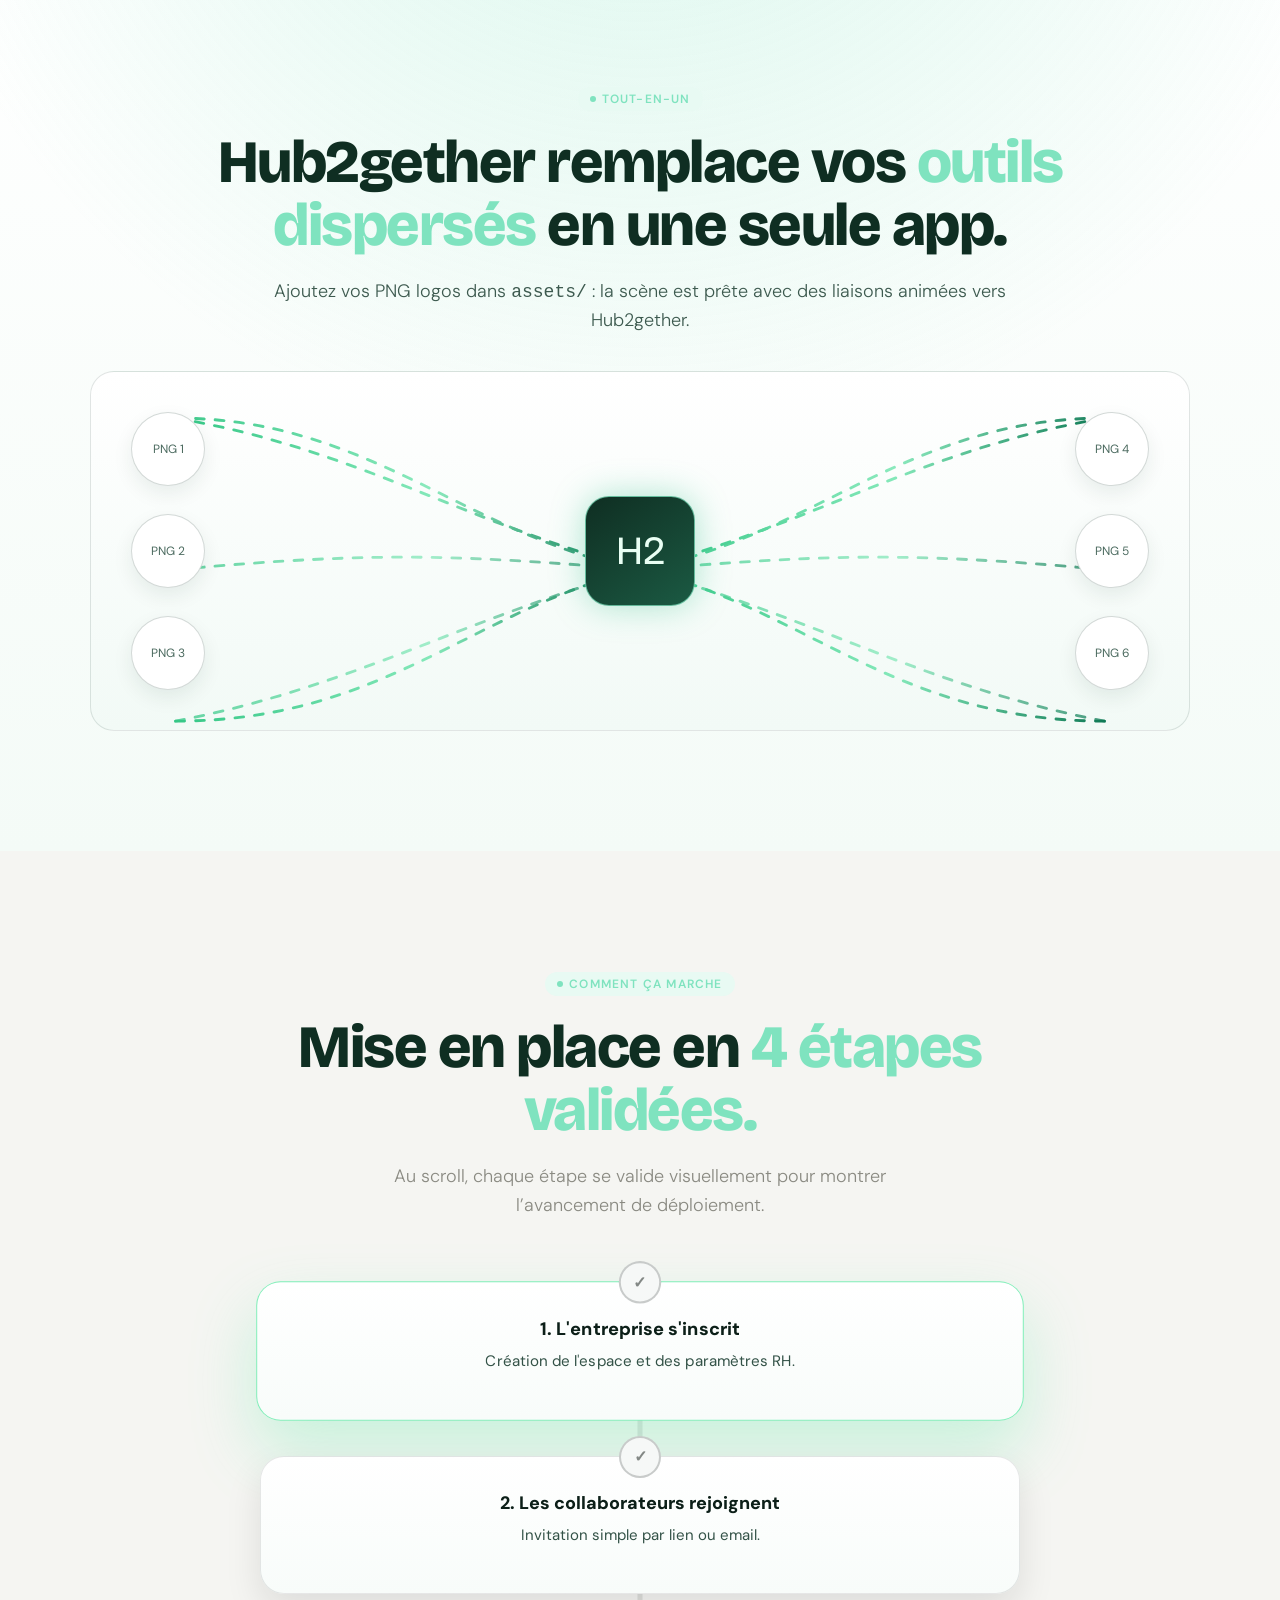
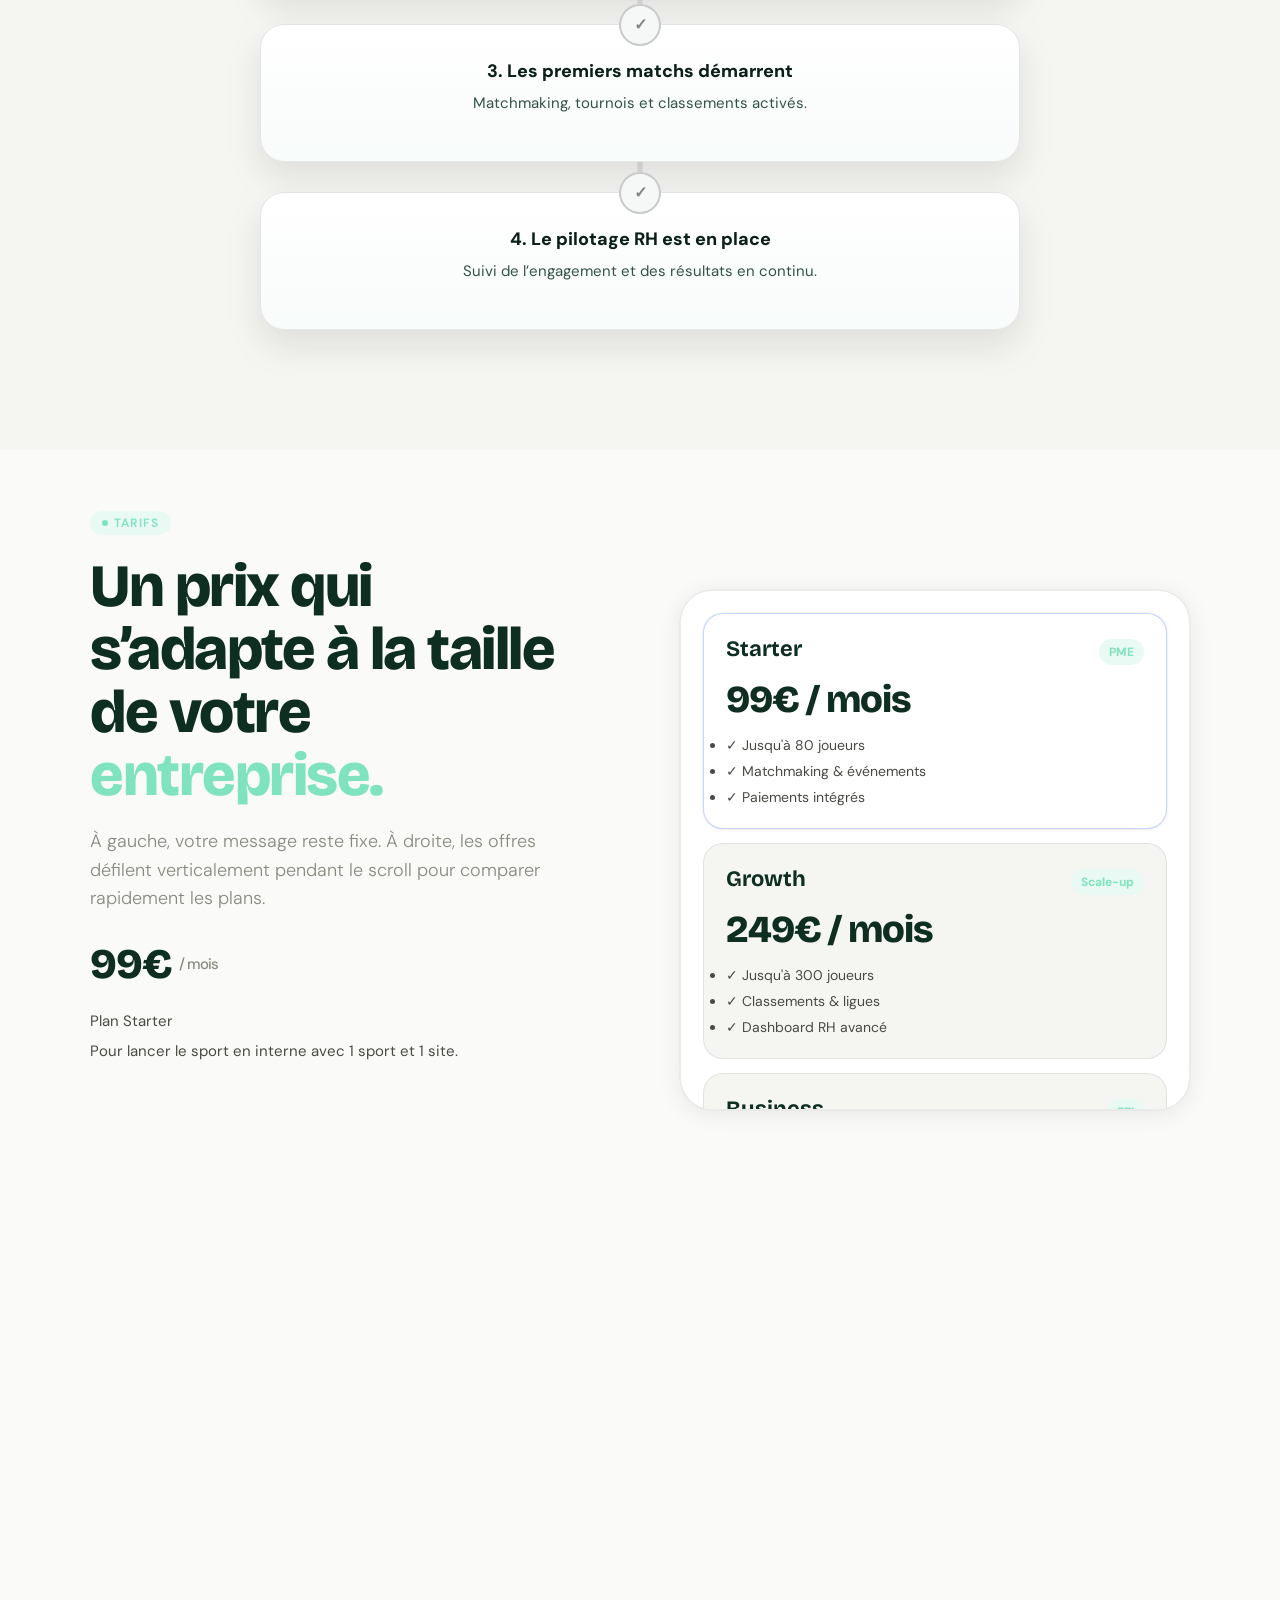
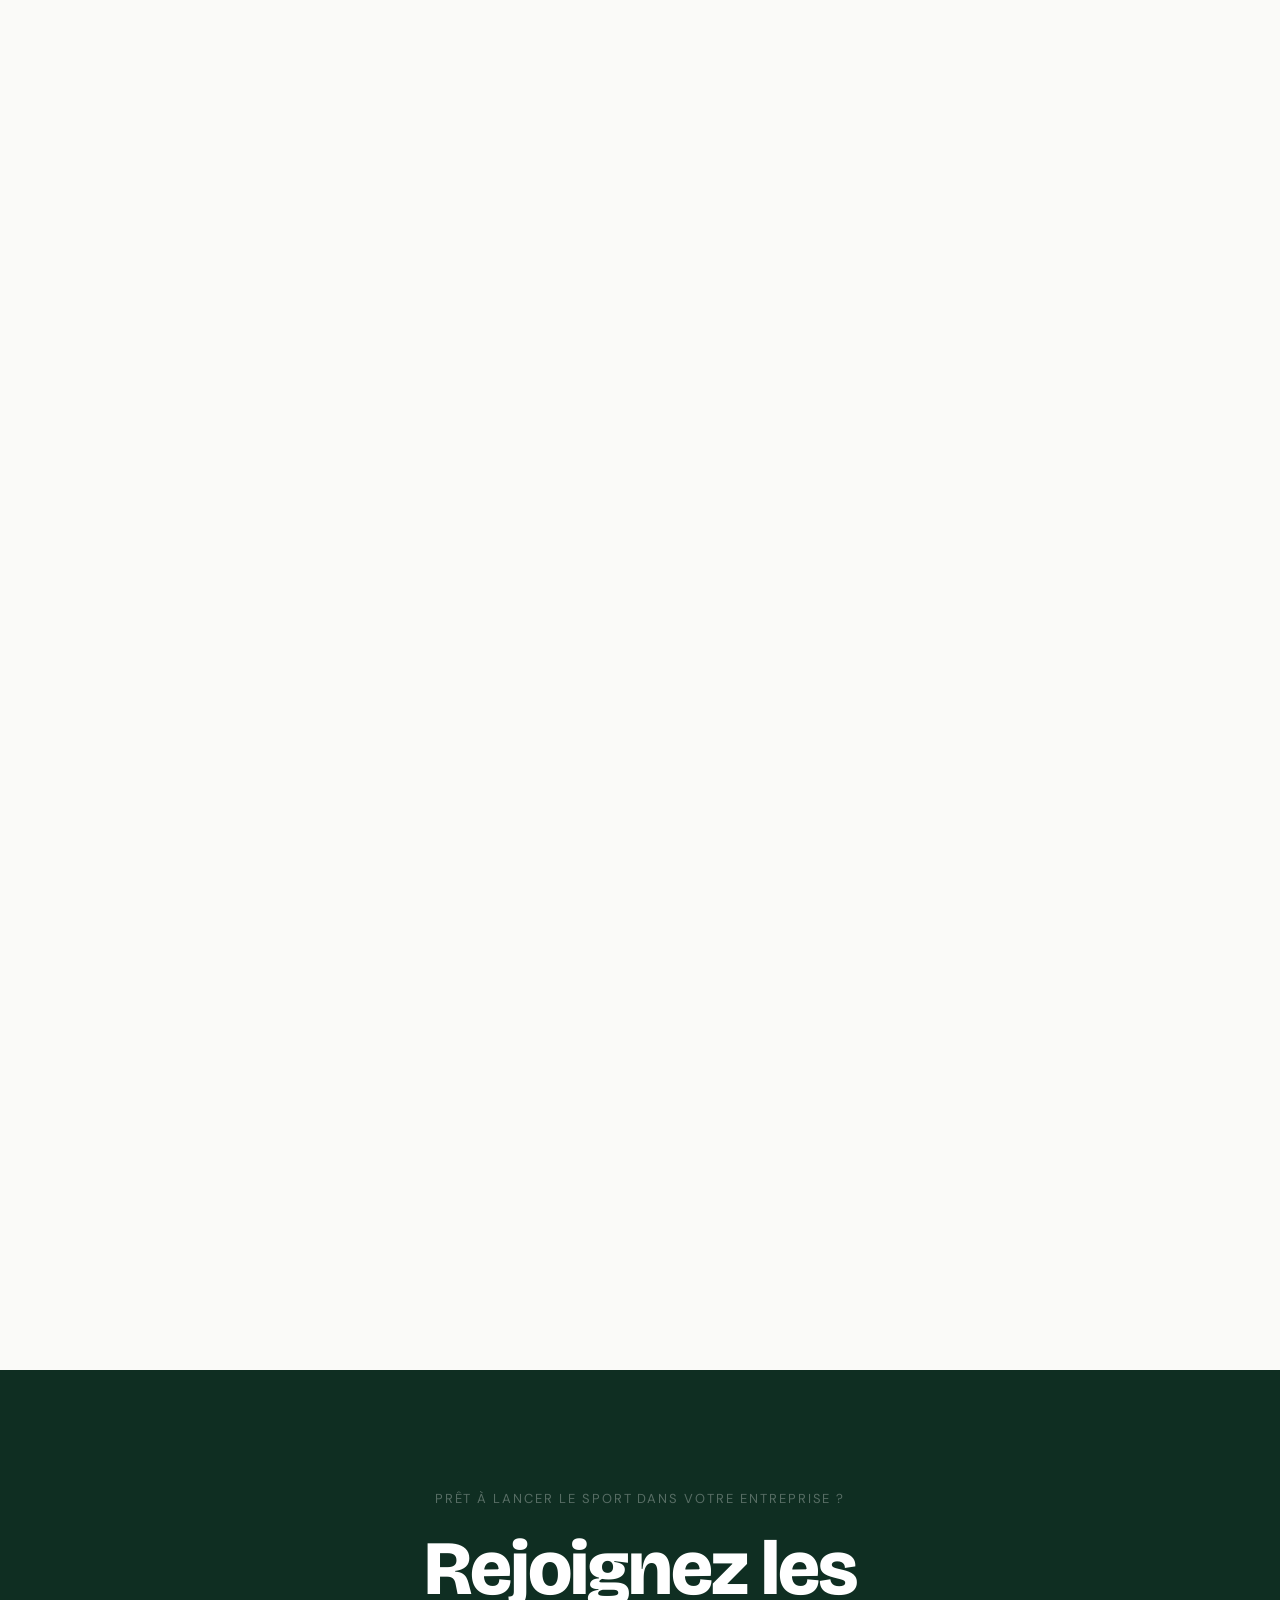
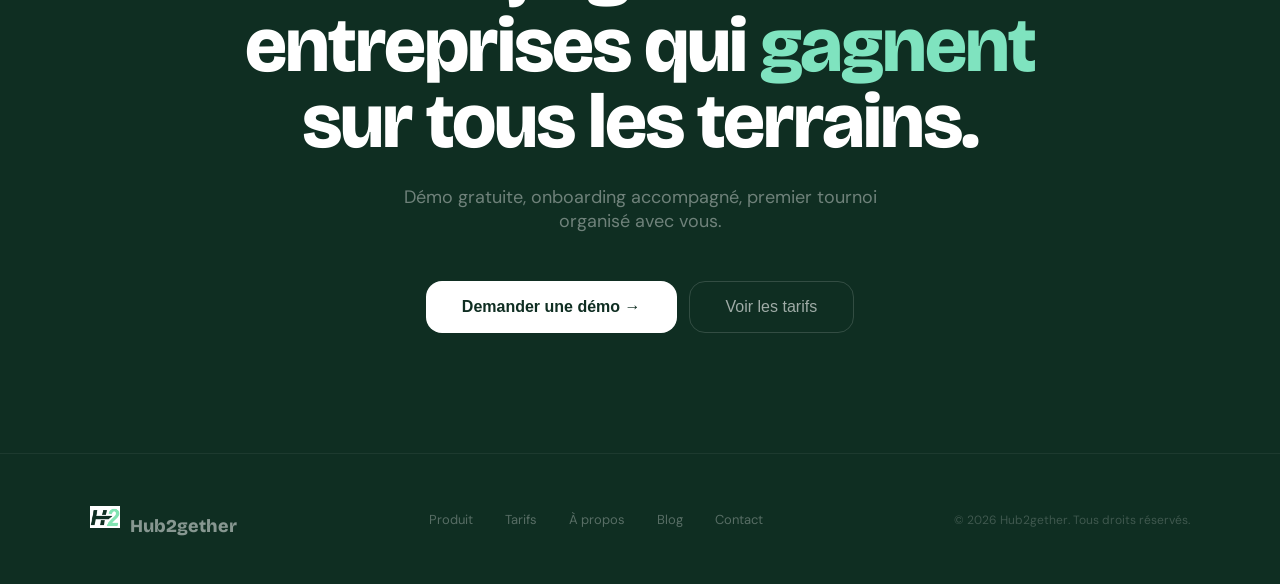
==== commit c0b02c1a: "Align replace-section connectors to logos and switch to white-green theme" ====
--- a/index.html
+++ b/index.html
@@ -535,17 +535,17 @@
   .biz-card { background: linear-gradient(180deg,#f7fbf9,#eef7f2); border:1px solid var(--border); border-radius:18px; padding:24px; box-shadow: var(--shadow-sm); }
   .biz-card h3 { font-family: var(--font-display); font-size: 22px; margin-bottom: 10px; color:#0f2e22; }
   .biz-card p { color:#3a5a4f; font-size:15px; line-height:1.5; }
-  .replace-stack { background: radial-gradient(circle at 50% -30%, rgba(83,233,160,.2), transparent 55%), #050912; color: #eef4ff; }
-  .replace-stack .section-title { color:#eef4ff; max-width:900px; }
-  .replace-stack .section-desc { color: rgba(228,240,255,.72); max-width:780px; }
-  .replace-visual { margin-top: 36px; position:relative; min-height:360px; border-radius:24px; background: linear-gradient(180deg, rgba(13,20,36,.95), rgba(9,14,28,.95)); border:1px solid rgba(141,170,255,.22); overflow:hidden; display:grid; place-items:center; }
-  .replace-center { width:110px; height:110px; border-radius:24px; background:linear-gradient(145deg,#121a33,#0a0f1e); border:1px solid rgba(141,170,255,.35); display:grid; place-items:center; font-family:var(--font-display); font-size:40px; box-shadow:0 0 34px rgba(108,127,255,.45); z-index:2; }
+  .replace-stack { background: radial-gradient(circle at 50% -30%, rgba(127,227,191,.32), transparent 58%), linear-gradient(180deg,#ffffff 0%, #f4fbf7 100%); color: #0f2e22; }
+  .replace-stack .section-title { color:#0f2e22; max-width:900px; }
+  .replace-stack .section-desc { color: #3d5a4f; max-width:780px; }
+  .replace-visual { margin-top: 36px; position:relative; min-height:360px; border-radius:24px; background: linear-gradient(180deg, #ffffff, #f2faf6); border:1px solid rgba(15,46,34,.12); overflow:hidden; display:grid; place-items:center; }
+  .replace-center { width:110px; height:110px; border-radius:24px; background:linear-gradient(145deg,#0f2e22,#1b5a43); border:1px solid rgba(127,227,191,.75); color:#e9fff4; display:grid; place-items:center; font-family:var(--font-display); font-size:40px; box-shadow:0 0 34px rgba(29,184,126,.35); z-index:2; }
   .replace-side { position:absolute; top:50%; transform:translateY(-50%); display:grid; gap:28px; z-index:2; }
   .replace-side.left { left:40px; } .replace-side.right { right:40px; }
-  .app-node { width:74px; height:74px; border-radius:50%; background:#070b15; border:1px solid rgba(181,198,255,.24); display:grid; place-items:center; color:#8fa2c9; font-size:12px; }
+  .app-node { width:74px; height:74px; border-radius:50%; background:#ffffff; border:1px solid rgba(15,46,34,.18); box-shadow:0 8px 20px rgba(15,46,34,.08); display:grid; place-items:center; color:#4b6a5f; font-size:12px; }
   .app-node img { width:70%; height:70%; object-fit:contain; }
   .replace-lines { position:absolute; inset:0; z-index:1; }
-  .replace-lines path { fill:none; stroke:url(#lineGradient); stroke-width:2.4; stroke-linecap:round; stroke-dasharray:8 10; opacity:.92; animation: flowLine 6.4s linear infinite; }
+  .replace-lines path { fill:none; stroke:url(#lineGradient); stroke-width:2.6; stroke-linecap:round; stroke-dasharray:8 10; opacity:.95; animation: flowLine 6.4s linear infinite; }
   .replace-lines path:nth-child(odd) { animation-duration: 7.4s; opacity:.75; }
   .replace-lines path:nth-child(3n) { animation-duration: 5.6s; opacity:1; }
   @keyframes flowLine { to { stroke-dashoffset: -180; } }
@@ -673,7 +673,7 @@
 </section>
 
 
-<section class="replace-stack" id="replace"><div class="section-inner" style="text-align:center"><div class="section-tag" style="margin:0 auto 20px"><div class="tag-dot"></div>Tout-en-un</div><h2 class="section-title" style="margin:0 auto">Hub2gether remplace vos <em>outils dispersés</em> en une seule app.</h2><p class="section-desc" style="margin:20px auto 0">Ajoutez vos PNG logos dans <code>assets/</code> : la scène est prête avec des liaisons animées vers Hub2gether.</p><div class="replace-visual reveal"><div class="replace-center">H2</div><div class="replace-side left"><div class="app-node"><img src="assets/logo-app-1.png" alt="Logo app 1" onerror="this.style.display='none'; this.nextElementSibling.style.display='grid';"/><span style="display:none;">PNG 1</span></div><div class="app-node"><img src="assets/logo-app-2.png" alt="Logo app 2" onerror="this.style.display='none'; this.nextElementSibling.style.display='grid';"/><span style="display:none;">PNG 2</span></div><div class="app-node"><img src="assets/logo-app-3.png" alt="Logo app 3" onerror="this.style.display='none'; this.nextElementSibling.style.display='grid';"/><span style="display:none;">PNG 3</span></div></div><div class="replace-side right"><div class="app-node"><img src="assets/logo-app-4.png" alt="Logo app 4" onerror="this.style.display='none'; this.nextElementSibling.style.display='grid';"/><span style="display:none;">PNG 4</span></div><div class="app-node"><img src="assets/logo-app-5.png" alt="Logo app 5" onerror="this.style.display='none'; this.nextElementSibling.style.display='grid';"/><span style="display:none;">PNG 5</span></div><div class="app-node"><img src="assets/logo-app-6.png" alt="Logo app 6" onerror="this.style.display='none'; this.nextElementSibling.style.display='grid';"/><span style="display:none;">PNG 6</span></div></div><svg class="replace-lines" viewBox="0 0 1000 360" preserveAspectRatio="none"><defs><linearGradient id="lineGradient" x1="0" y1="0" x2="1" y2="0"><stop offset="0%" stop-color="#465BFF"/><stop offset="55%" stop-color="#A8B5FF"/><stop offset="100%" stop-color="#50E89D"/></linearGradient></defs><path d="M98,62 C270,62 350,154 500,180"/><path d="M98,62 C250,76 340,138 500,180"/><path d="M98,178 C278,178 352,178 500,180"/><path d="M98,178 C274,164 348,170 500,180"/><path d="M98,296 C270,296 352,210 500,180"/><path d="M98,296 C250,280 332,224 500,180"/><path d="M902,62 C730,62 650,154 500,180"/><path d="M902,62 C750,76 660,138 500,180"/><path d="M902,178 C722,178 648,178 500,180"/><path d="M902,178 C726,164 652,170 500,180"/><path d="M902,296 C730,296 648,210 500,180"/><path d="M902,296 C750,280 668,224 500,180"/></svg></div></div></section>
+<section class="replace-stack" id="replace"><div class="section-inner" style="text-align:center"><div class="section-tag" style="margin:0 auto 20px"><div class="tag-dot"></div>Tout-en-un</div><h2 class="section-title" style="margin:0 auto">Hub2gether remplace vos <em>outils dispersés</em> en une seule app.</h2><p class="section-desc" style="margin:20px auto 0">Ajoutez vos PNG logos dans <code>assets/</code> : la scène est prête avec des liaisons animées vers Hub2gether.</p><div class="replace-visual reveal"><div class="replace-center">H2</div><div class="replace-side left"><div class="app-node"><img src="assets/logo-app-1.png" alt="Logo app 1" onerror="this.style.display='none'; this.nextElementSibling.style.display='grid';"/><span style="display:none;">PNG 1</span></div><div class="app-node"><img src="assets/logo-app-2.png" alt="Logo app 2" onerror="this.style.display='none'; this.nextElementSibling.style.display='grid';"/><span style="display:none;">PNG 2</span></div><div class="app-node"><img src="assets/logo-app-3.png" alt="Logo app 3" onerror="this.style.display='none'; this.nextElementSibling.style.display='grid';"/><span style="display:none;">PNG 3</span></div></div><div class="replace-side right"><div class="app-node"><img src="assets/logo-app-4.png" alt="Logo app 4" onerror="this.style.display='none'; this.nextElementSibling.style.display='grid';"/><span style="display:none;">PNG 4</span></div><div class="app-node"><img src="assets/logo-app-5.png" alt="Logo app 5" onerror="this.style.display='none'; this.nextElementSibling.style.display='grid';"/><span style="display:none;">PNG 5</span></div><div class="app-node"><img src="assets/logo-app-6.png" alt="Logo app 6" onerror="this.style.display='none'; this.nextElementSibling.style.display='grid';"/><span style="display:none;">PNG 6</span></div></div><svg class="replace-lines" viewBox="0 0 1000 360" preserveAspectRatio="none"><defs><linearGradient id="lineGradient" x1="0" y1="0" x2="1" y2="0"><stop offset="0%" stop-color="#35c786"/><stop offset="55%" stop-color="#84e8b9"/><stop offset="100%" stop-color="#0f7a55"/></linearGradient></defs><path d="M77,42 C255,42 342,150 500,180"/><path d="M77,42 C242,70 336,136 500,180"/><path d="M77,180 C278,180 352,180 500,180"/><path d="M77,180 C270,162 346,168 500,180"/><path d="M77,318 C268,318 350,214 500,180"/><path d="M77,318 C242,286 334,226 500,180"/><path d="M923,42 C745,42 658,150 500,180"/><path d="M923,42 C758,70 664,136 500,180"/><path d="M923,180 C722,180 648,180 500,180"/><path d="M923,180 C730,162 654,168 500,180"/><path d="M923,318 C732,318 650,214 500,180"/><path d="M923,318 C758,286 666,226 500,180"/></svg></div></div></section>
 
 <section id="how" style="background:var(--grey-50)"><div class="section-inner" style="text-align:center"><div class="section-tag" style="margin:0 auto 20px"><div class="tag-dot"></div>Comment ça marche</div><h2 class="section-title" style="margin:0 auto">Mise en place en <em>4 étapes validées.</em></h2><p class="section-desc" style="margin:20px auto 0">Au scroll, chaque étape se valide visuellement pour montrer l’avancement de déploiement.</p><div class="steps-row reveal" id="implementationTimeline"><div class="timeline-progress" id="timelineProgress"></div><div class="step-item left"><div class="step-num-wrap">✓</div><div class="step-name">1. L'entreprise s'inscrit</div><div class="step-desc">Création de l'espace et des paramètres RH.</div></div><div class="step-item right"><div class="step-num-wrap">✓</div><div class="step-name">2. Les collaborateurs rejoignent</div><div class="step-desc">Invitation simple par lien ou email.</div></div><div class="step-item left"><div class="step-num-wrap">✓</div><div class="step-name">3. Les premiers matchs démarrent</div><div class="step-desc">Matchmaking, tournois et classements activés.</div></div><div class="step-item right"><div class="step-num-wrap">✓</div><div class="step-name">4. Le pilotage RH est en place</div><div class="step-desc">Suivi de l’engagement et des résultats en continu.</div></div></div></div></section>
 
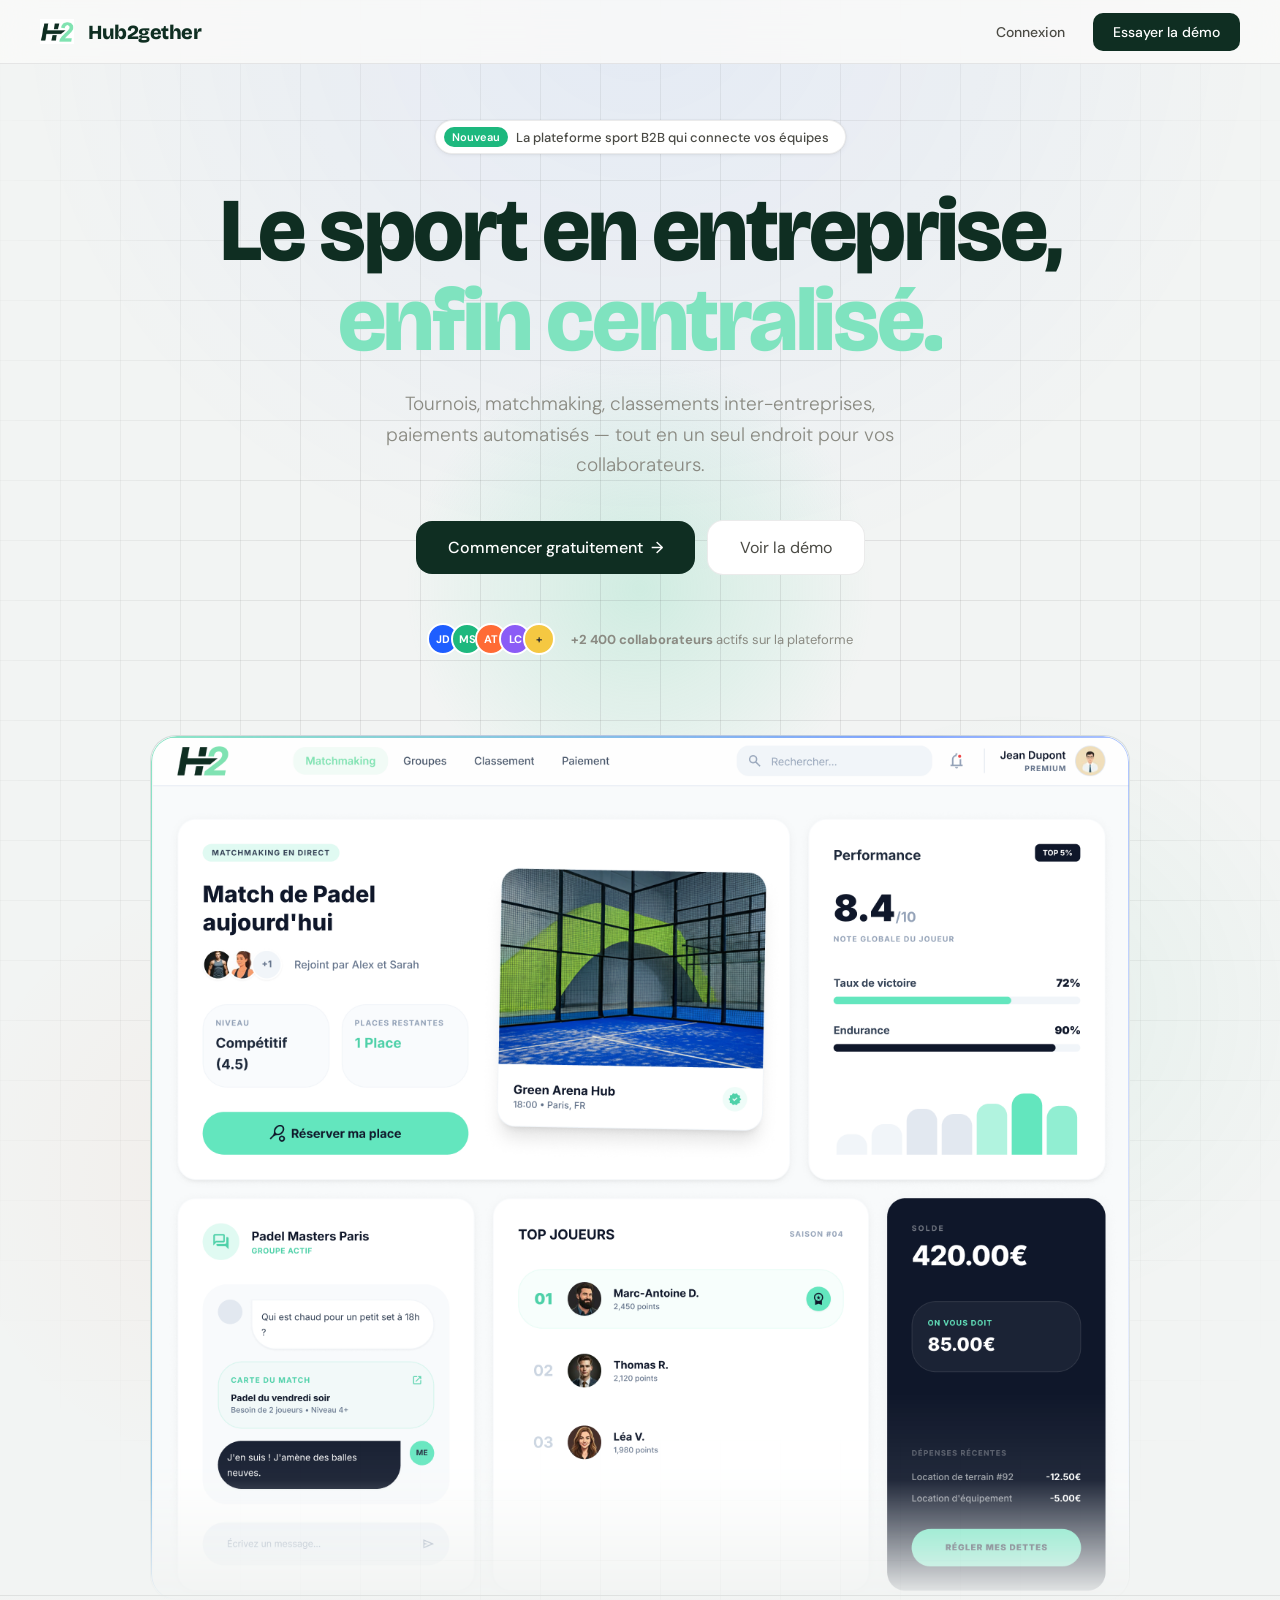
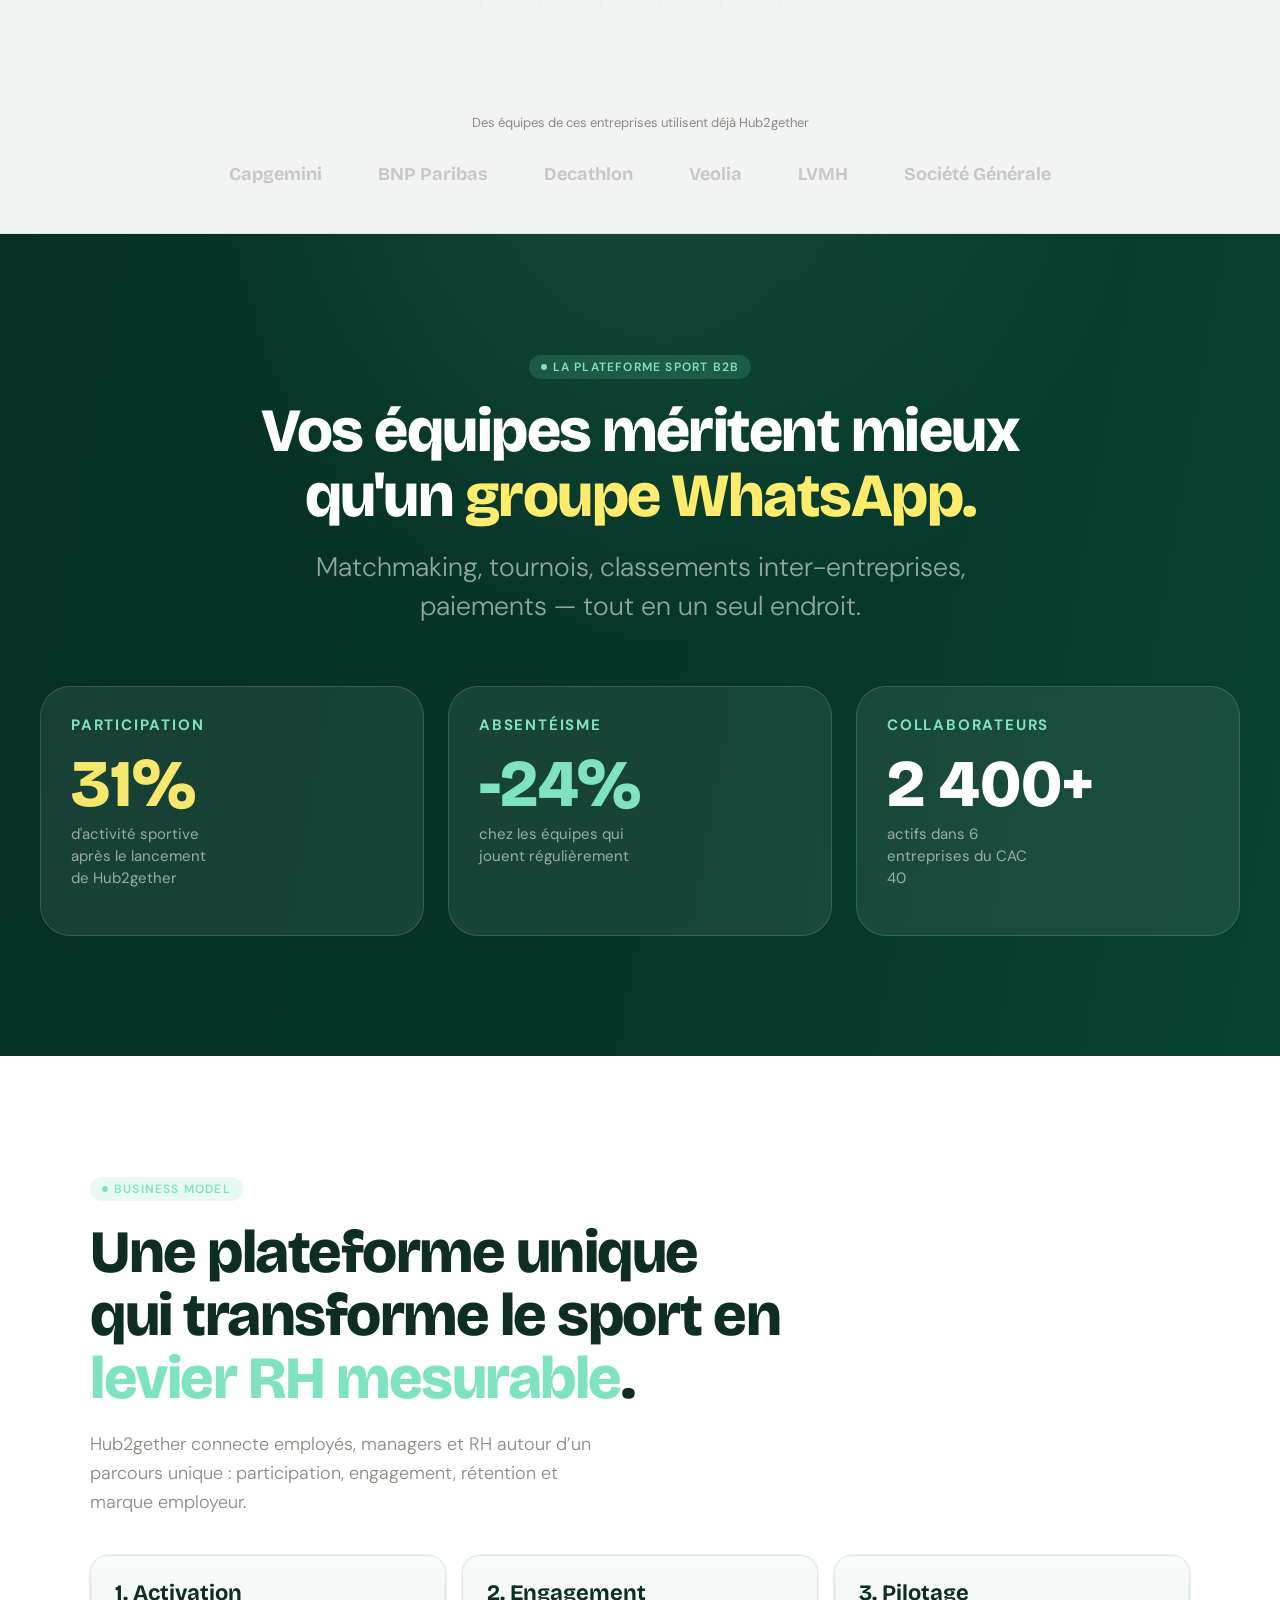
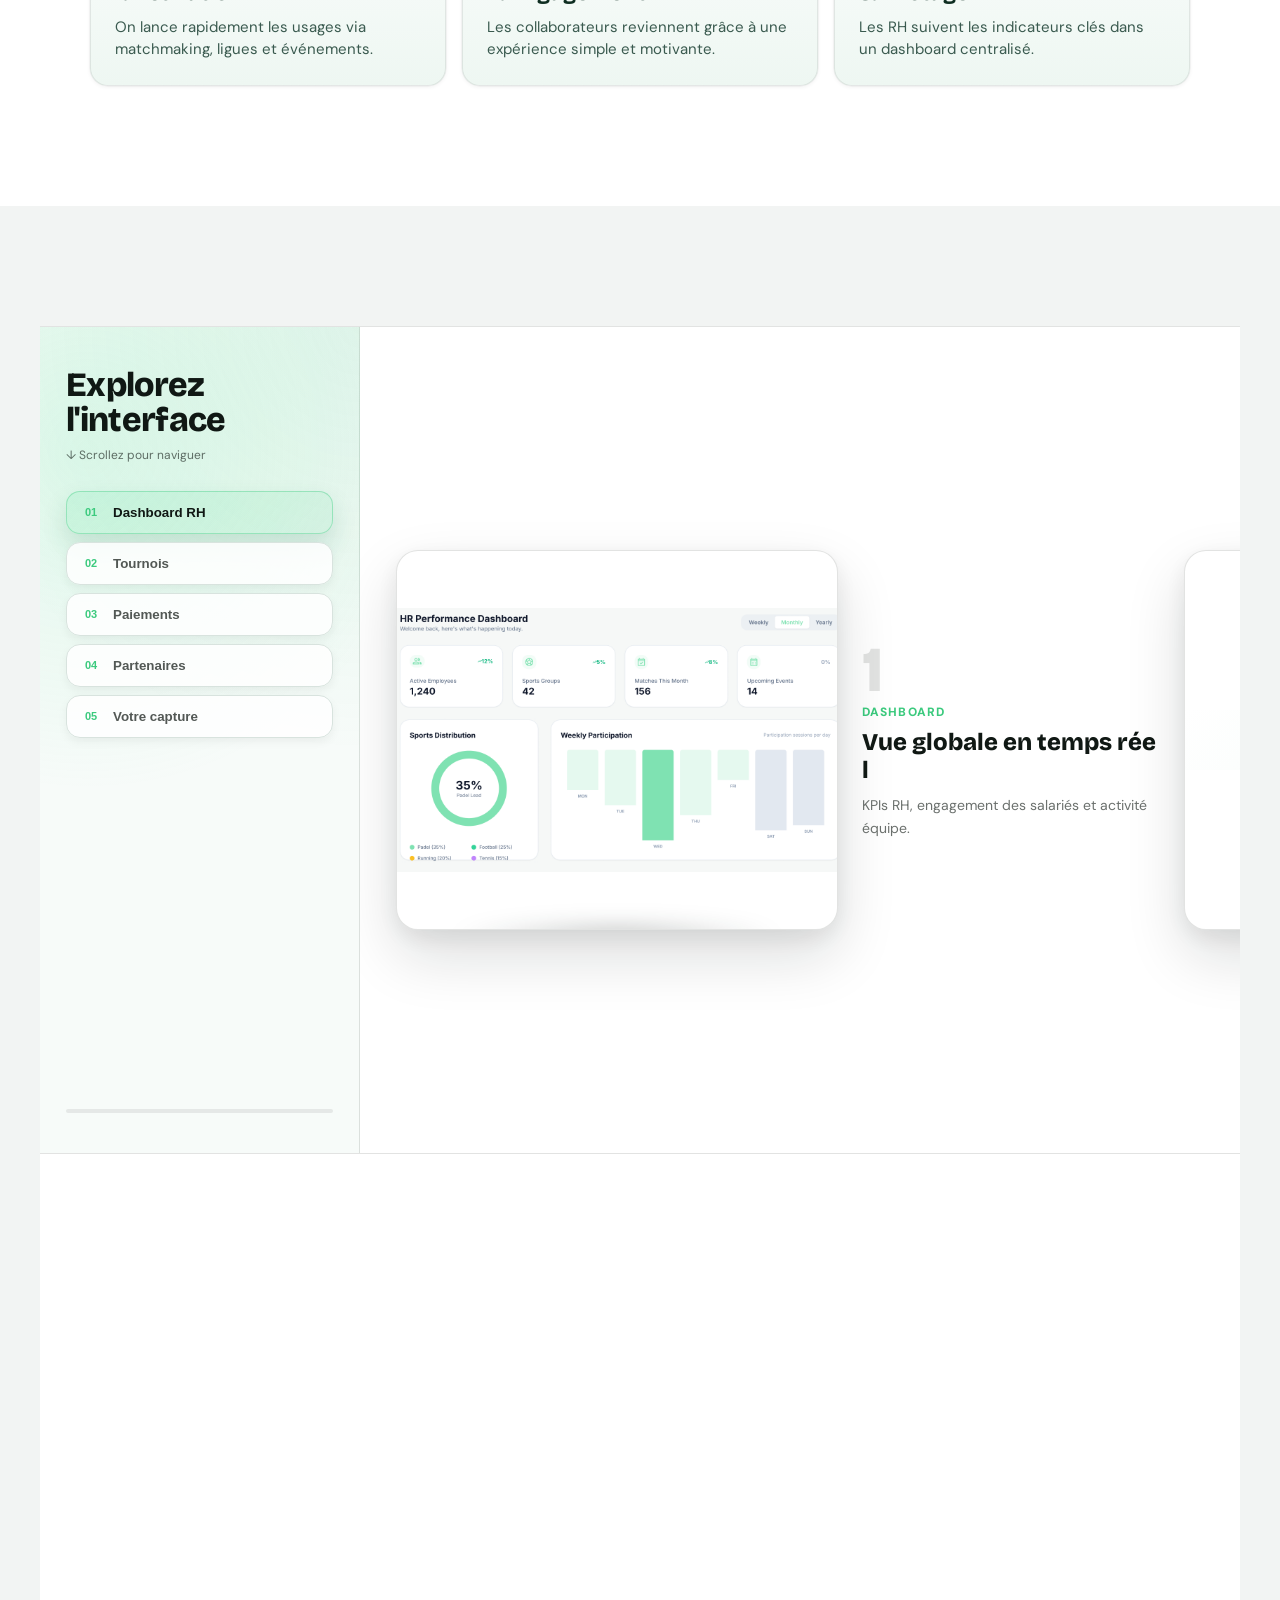
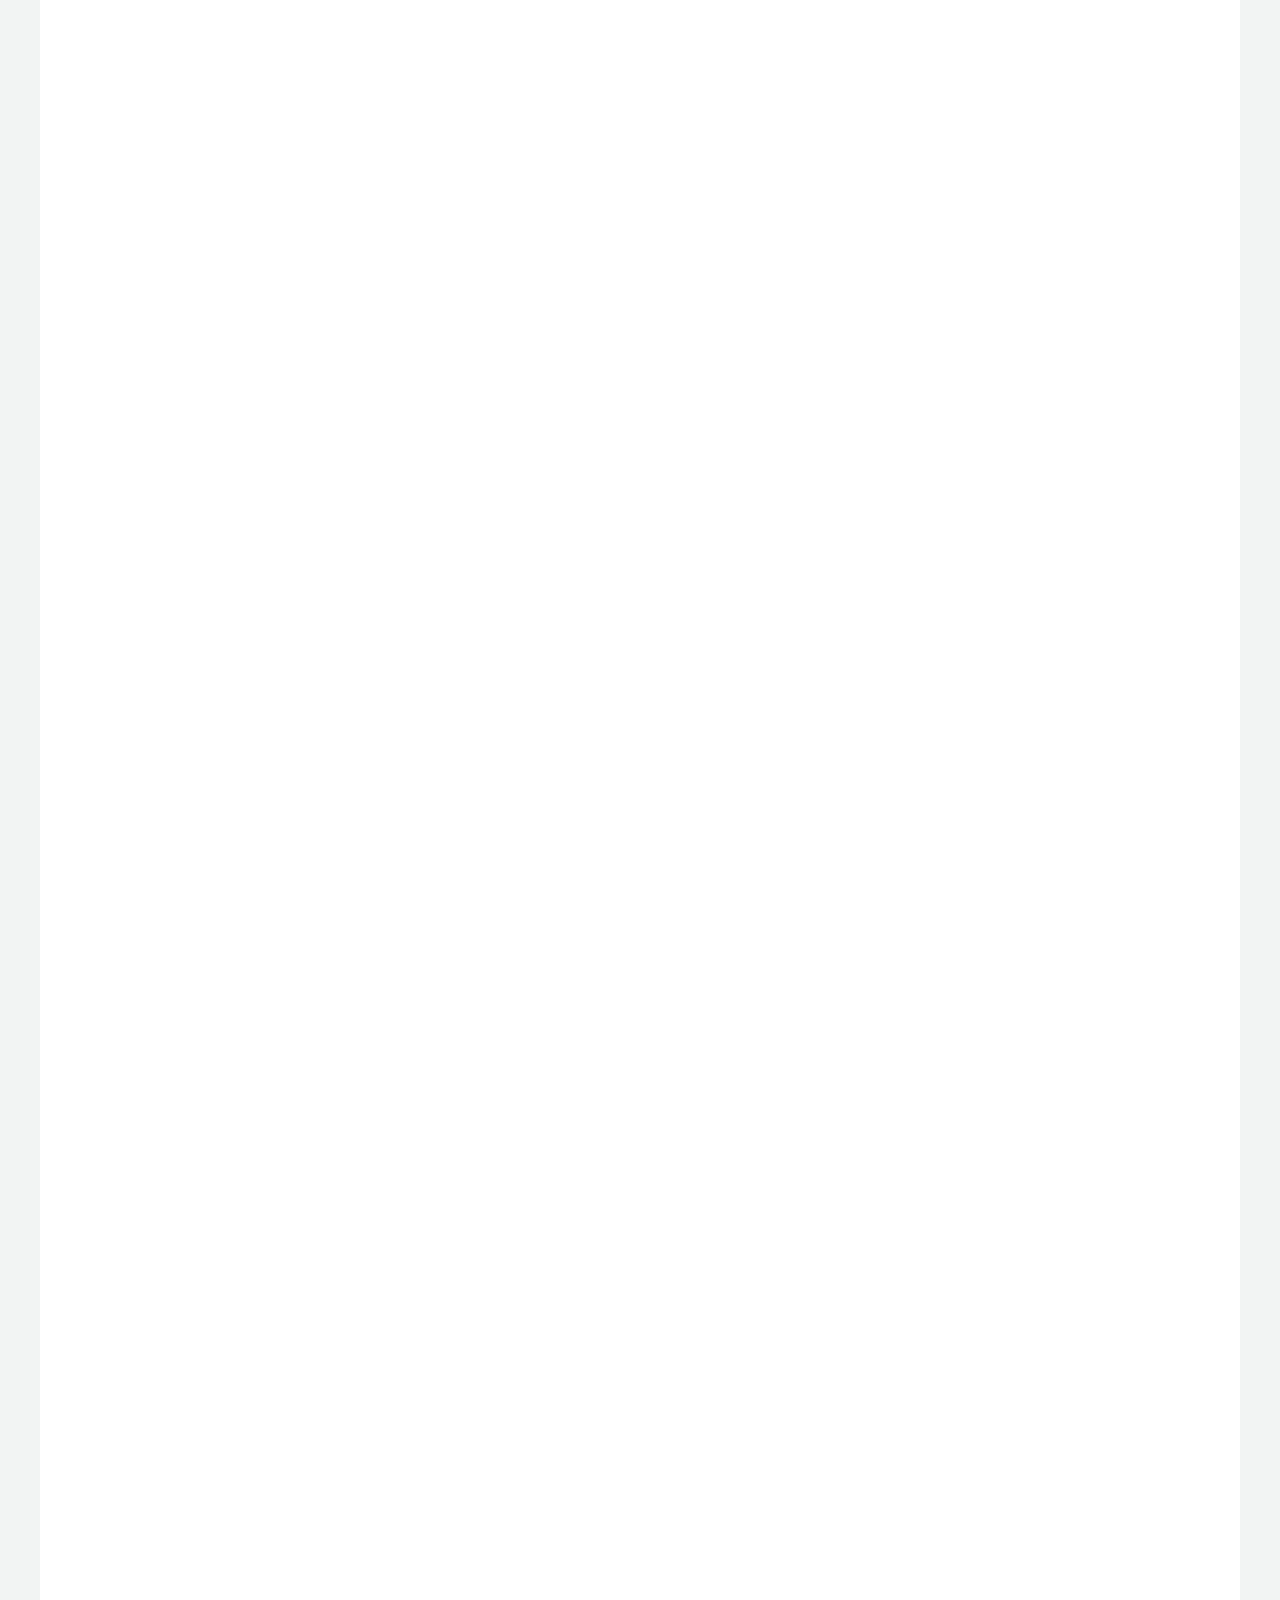
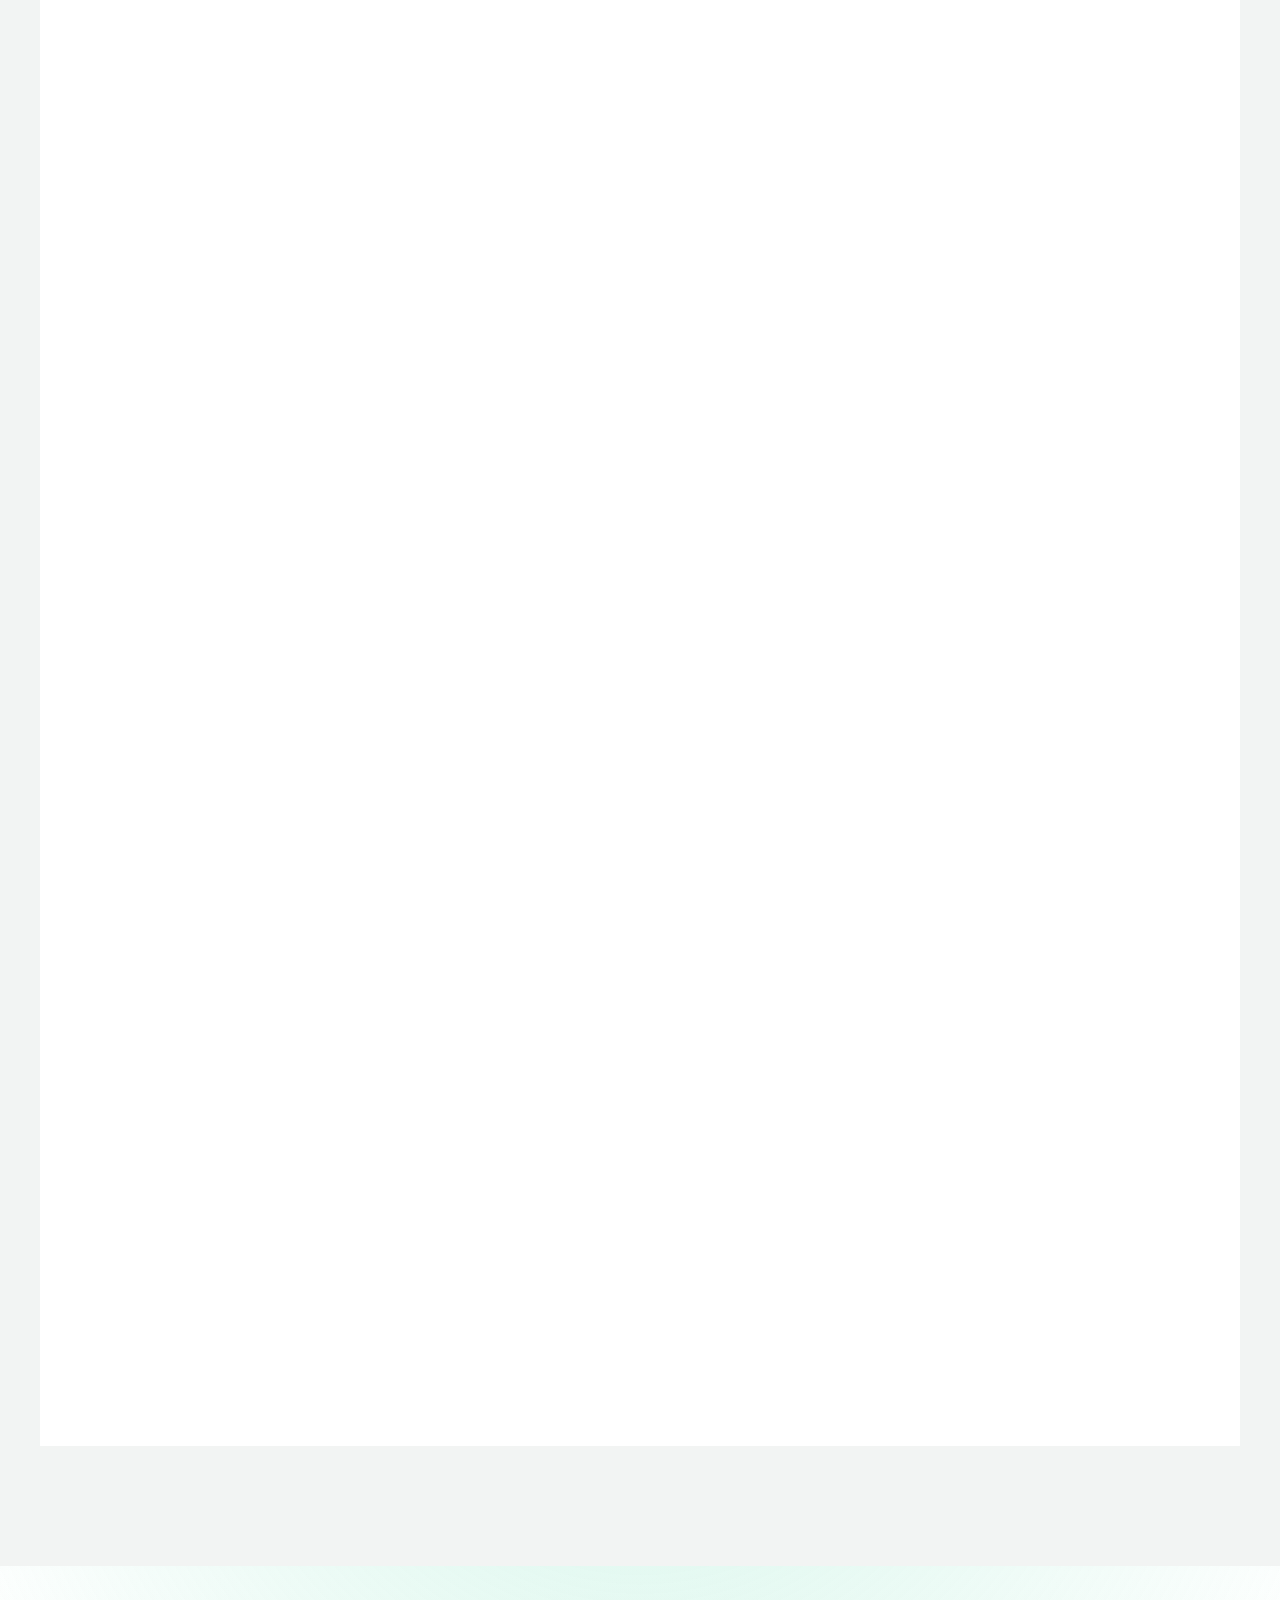
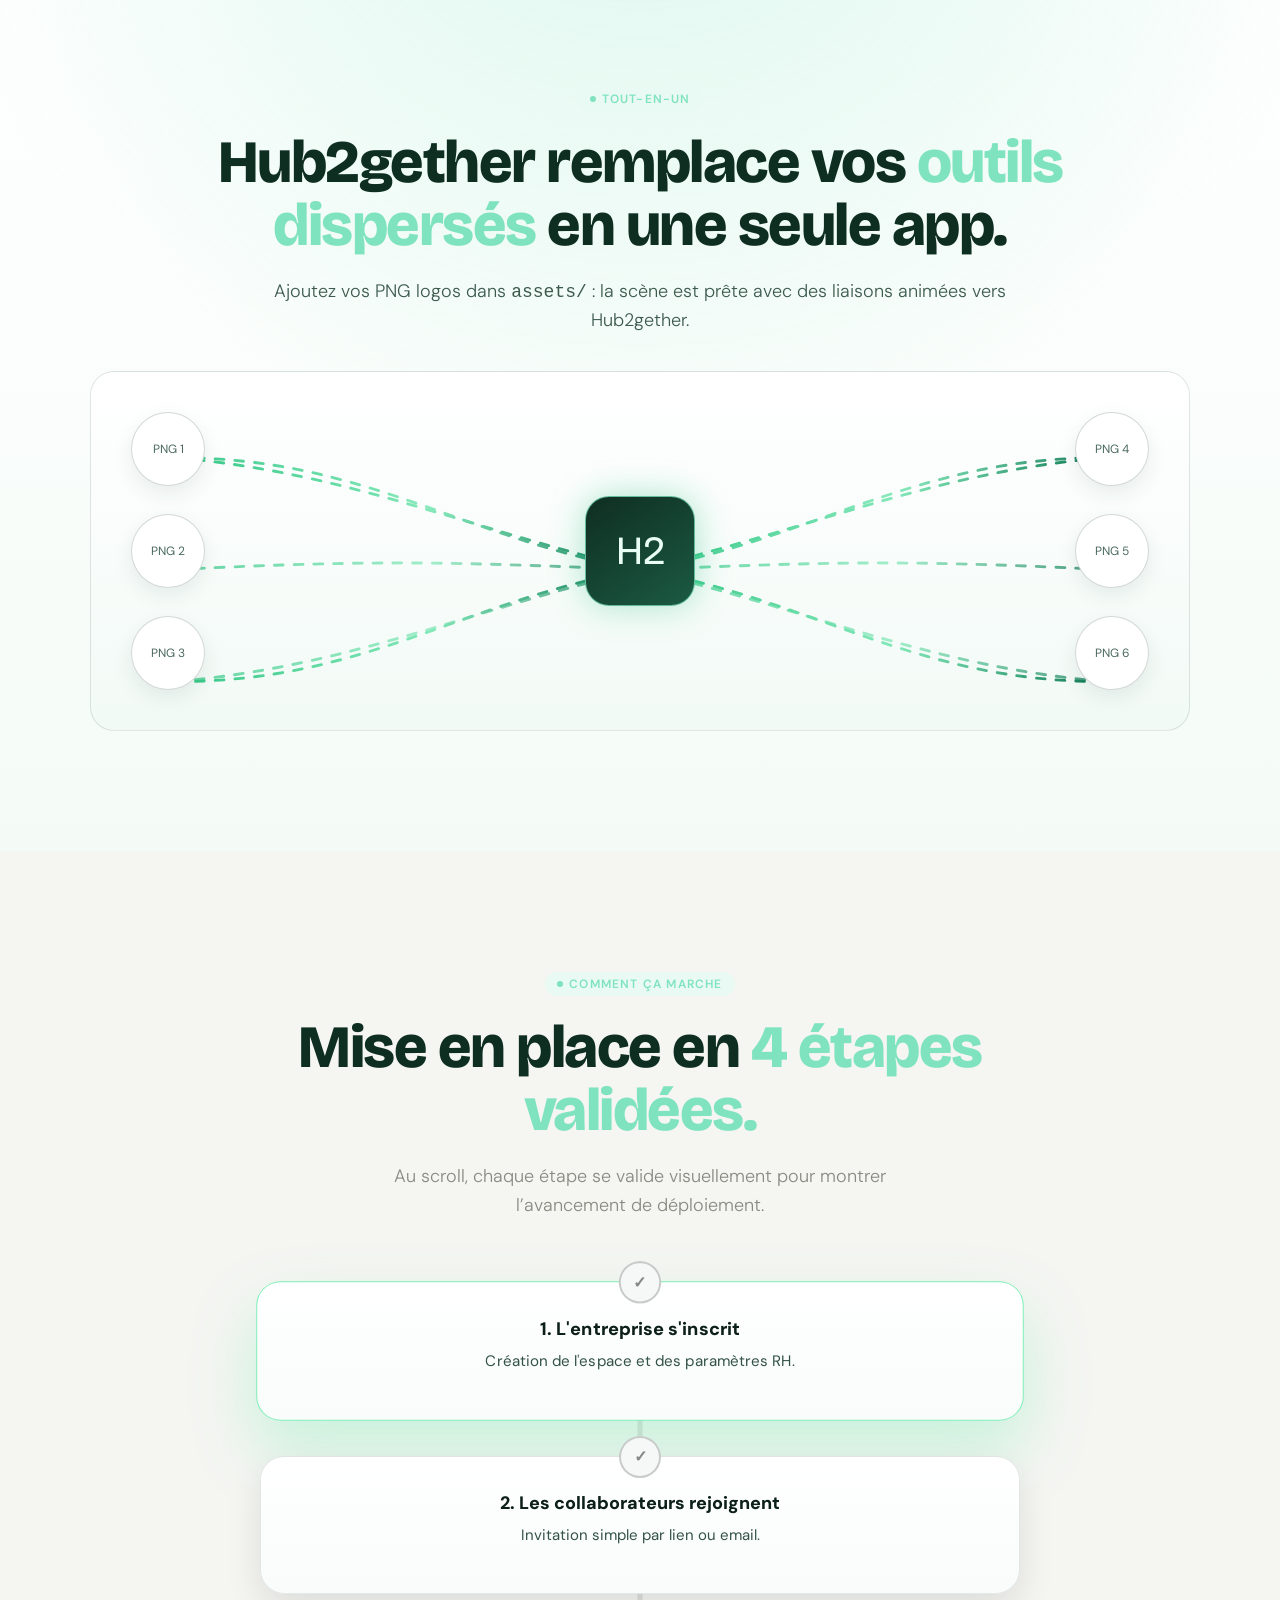
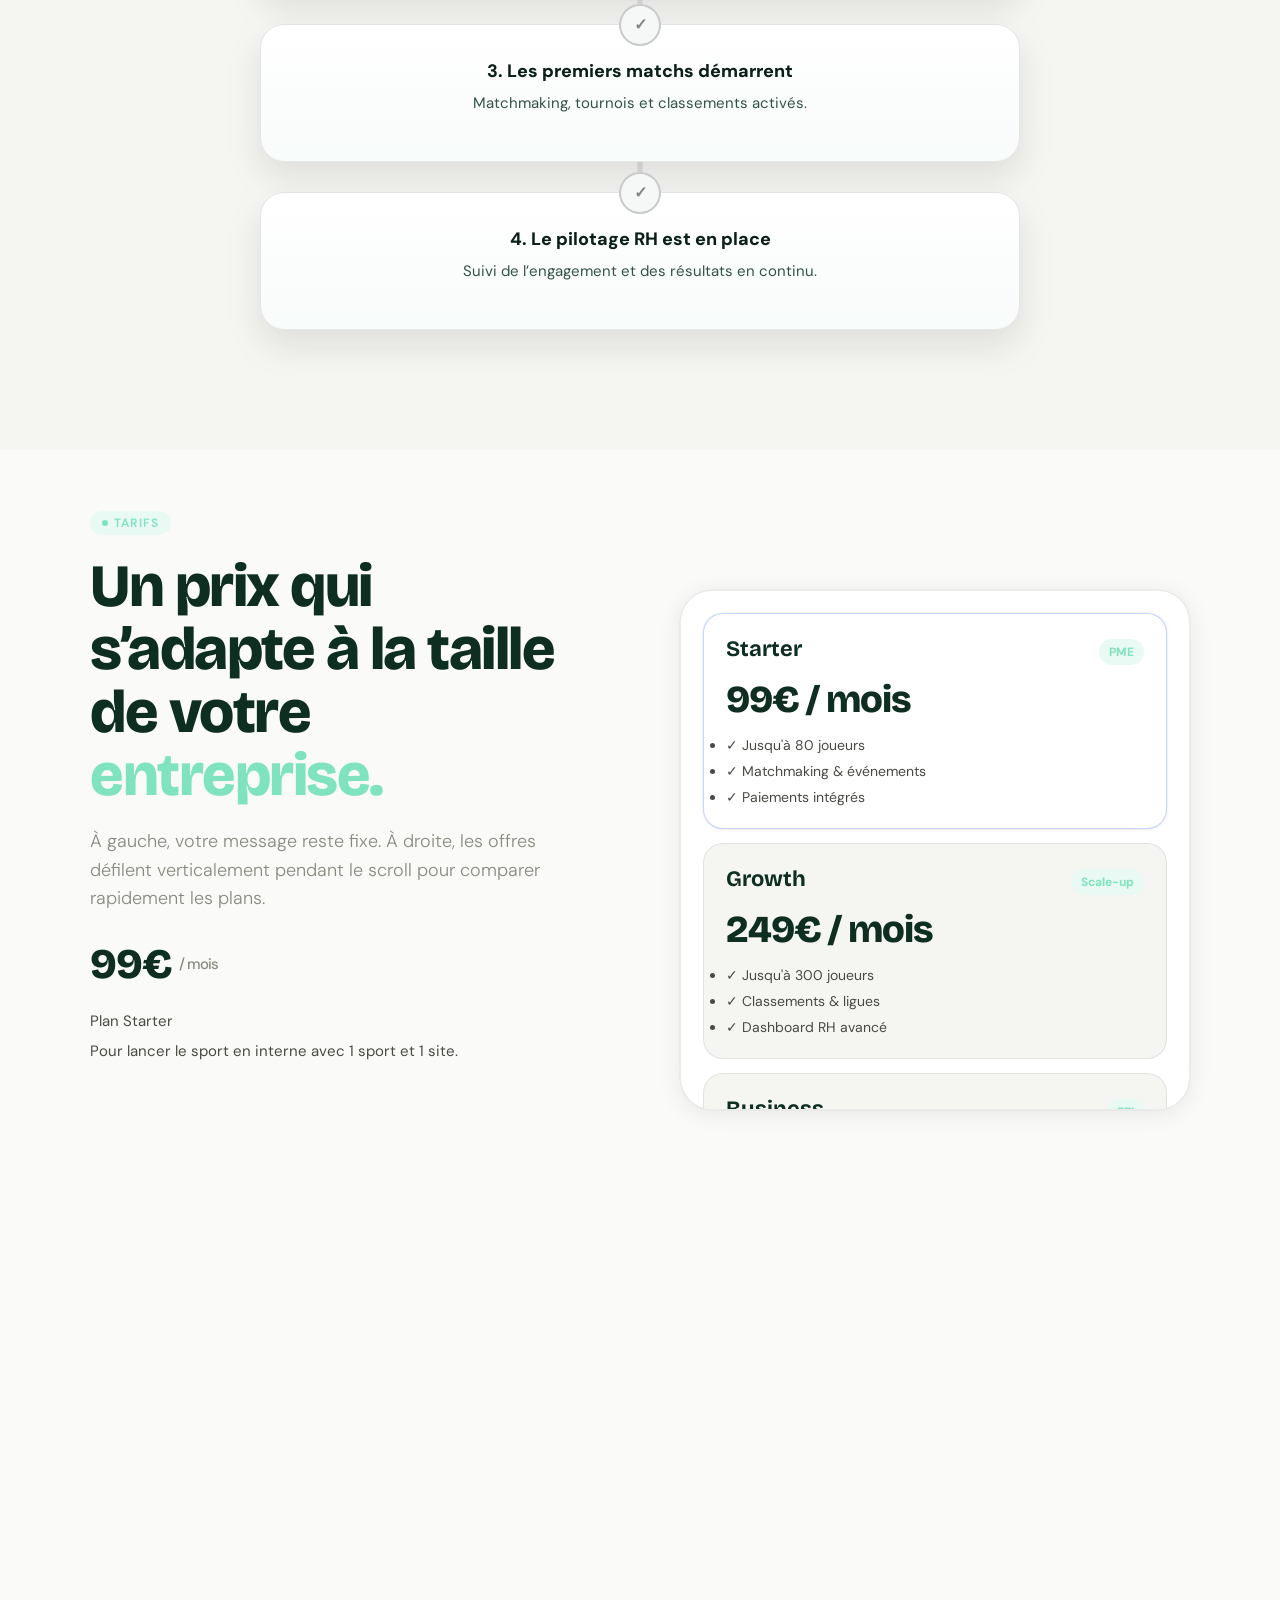
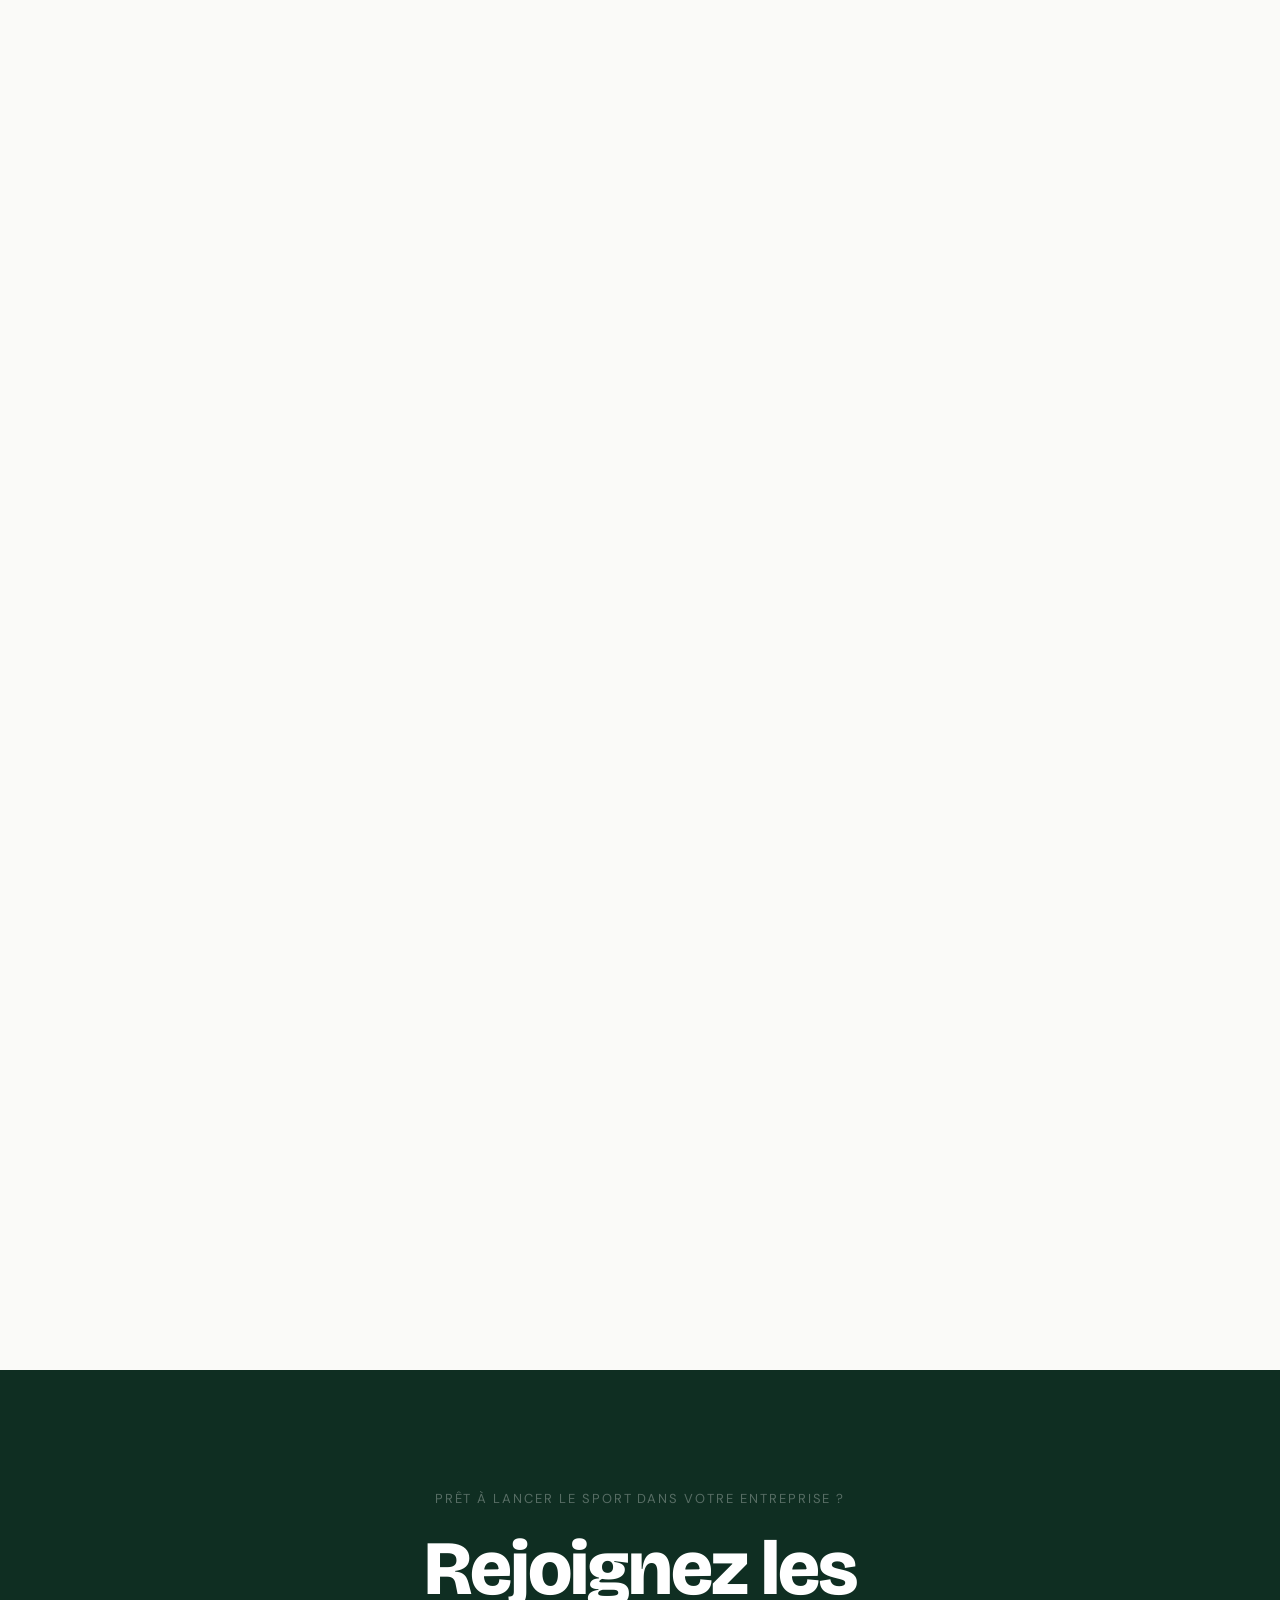
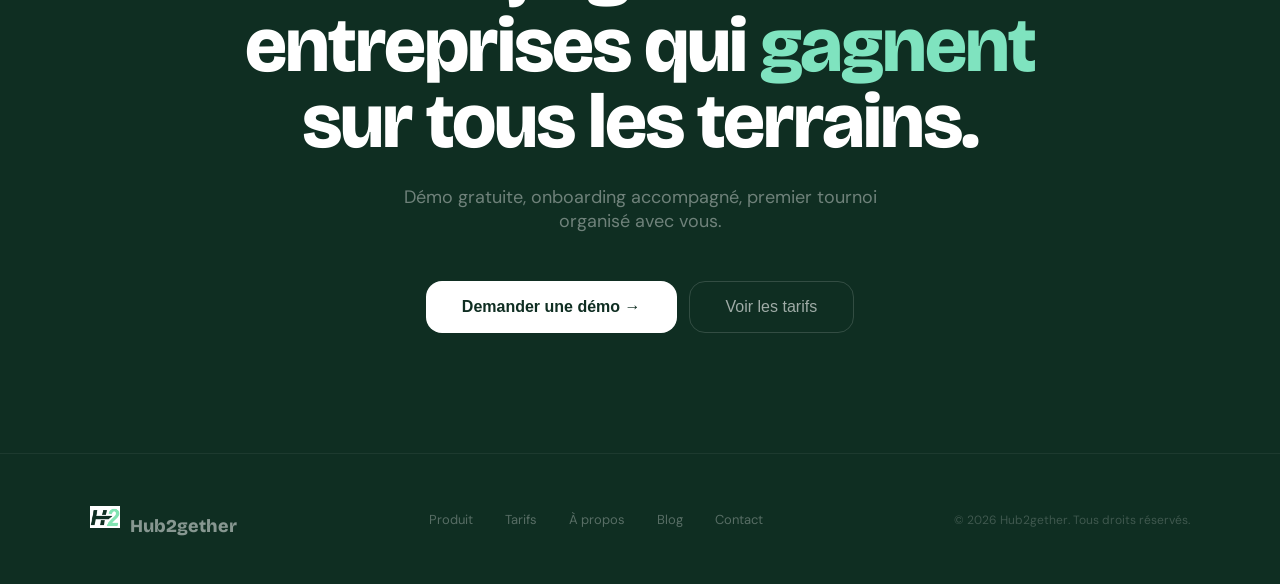
==== commit 8138c568: "Realign replace-section connector endpoints to logo centers" ====
--- a/index.html
+++ b/index.html
@@ -673,7 +673,7 @@
 </section>
 
 
-<section class="replace-stack" id="replace"><div class="section-inner" style="text-align:center"><div class="section-tag" style="margin:0 auto 20px"><div class="tag-dot"></div>Tout-en-un</div><h2 class="section-title" style="margin:0 auto">Hub2gether remplace vos <em>outils dispersés</em> en une seule app.</h2><p class="section-desc" style="margin:20px auto 0">Ajoutez vos PNG logos dans <code>assets/</code> : la scène est prête avec des liaisons animées vers Hub2gether.</p><div class="replace-visual reveal"><div class="replace-center">H2</div><div class="replace-side left"><div class="app-node"><img src="assets/logo-app-1.png" alt="Logo app 1" onerror="this.style.display='none'; this.nextElementSibling.style.display='grid';"/><span style="display:none;">PNG 1</span></div><div class="app-node"><img src="assets/logo-app-2.png" alt="Logo app 2" onerror="this.style.display='none'; this.nextElementSibling.style.display='grid';"/><span style="display:none;">PNG 2</span></div><div class="app-node"><img src="assets/logo-app-3.png" alt="Logo app 3" onerror="this.style.display='none'; this.nextElementSibling.style.display='grid';"/><span style="display:none;">PNG 3</span></div></div><div class="replace-side right"><div class="app-node"><img src="assets/logo-app-4.png" alt="Logo app 4" onerror="this.style.display='none'; this.nextElementSibling.style.display='grid';"/><span style="display:none;">PNG 4</span></div><div class="app-node"><img src="assets/logo-app-5.png" alt="Logo app 5" onerror="this.style.display='none'; this.nextElementSibling.style.display='grid';"/><span style="display:none;">PNG 5</span></div><div class="app-node"><img src="assets/logo-app-6.png" alt="Logo app 6" onerror="this.style.display='none'; this.nextElementSibling.style.display='grid';"/><span style="display:none;">PNG 6</span></div></div><svg class="replace-lines" viewBox="0 0 1000 360" preserveAspectRatio="none"><defs><linearGradient id="lineGradient" x1="0" y1="0" x2="1" y2="0"><stop offset="0%" stop-color="#35c786"/><stop offset="55%" stop-color="#84e8b9"/><stop offset="100%" stop-color="#0f7a55"/></linearGradient></defs><path d="M77,42 C255,42 342,150 500,180"/><path d="M77,42 C242,70 336,136 500,180"/><path d="M77,180 C278,180 352,180 500,180"/><path d="M77,180 C270,162 346,168 500,180"/><path d="M77,318 C268,318 350,214 500,180"/><path d="M77,318 C242,286 334,226 500,180"/><path d="M923,42 C745,42 658,150 500,180"/><path d="M923,42 C758,70 664,136 500,180"/><path d="M923,180 C722,180 648,180 500,180"/><path d="M923,180 C730,162 654,168 500,180"/><path d="M923,318 C732,318 650,214 500,180"/><path d="M923,318 C758,286 666,226 500,180"/></svg></div></div></section>
+<section class="replace-stack" id="replace"><div class="section-inner" style="text-align:center"><div class="section-tag" style="margin:0 auto 20px"><div class="tag-dot"></div>Tout-en-un</div><h2 class="section-title" style="margin:0 auto">Hub2gether remplace vos <em>outils dispersés</em> en une seule app.</h2><p class="section-desc" style="margin:20px auto 0">Ajoutez vos PNG logos dans <code>assets/</code> : la scène est prête avec des liaisons animées vers Hub2gether.</p><div class="replace-visual reveal"><div class="replace-center">H2</div><div class="replace-side left"><div class="app-node"><img src="assets/logo-app-1.png" alt="Logo app 1" onerror="this.style.display='none'; this.nextElementSibling.style.display='grid';"/><span style="display:none;">PNG 1</span></div><div class="app-node"><img src="assets/logo-app-2.png" alt="Logo app 2" onerror="this.style.display='none'; this.nextElementSibling.style.display='grid';"/><span style="display:none;">PNG 2</span></div><div class="app-node"><img src="assets/logo-app-3.png" alt="Logo app 3" onerror="this.style.display='none'; this.nextElementSibling.style.display='grid';"/><span style="display:none;">PNG 3</span></div></div><div class="replace-side right"><div class="app-node"><img src="assets/logo-app-4.png" alt="Logo app 4" onerror="this.style.display='none'; this.nextElementSibling.style.display='grid';"/><span style="display:none;">PNG 4</span></div><div class="app-node"><img src="assets/logo-app-5.png" alt="Logo app 5" onerror="this.style.display='none'; this.nextElementSibling.style.display='grid';"/><span style="display:none;">PNG 5</span></div><div class="app-node"><img src="assets/logo-app-6.png" alt="Logo app 6" onerror="this.style.display='none'; this.nextElementSibling.style.display='grid';"/><span style="display:none;">PNG 6</span></div></div><svg class="replace-lines" viewBox="0 0 1000 360" preserveAspectRatio="none"><defs><linearGradient id="lineGradient" x1="0" y1="0" x2="1" y2="0"><stop offset="0%" stop-color="#35c786"/><stop offset="55%" stop-color="#84e8b9"/><stop offset="100%" stop-color="#0f7a55"/></linearGradient></defs><path d="M77,78 C252,78 338,152 500,180"/><path d="M77,78 C236,92 334,140 500,180"/><path d="M77,180 C276,180 352,180 500,180"/><path d="M77,180 C270,170 346,174 500,180"/><path d="M77,282 C252,282 338,208 500,180"/><path d="M77,282 C236,268 334,220 500,180"/><path d="M923,78 C748,78 662,152 500,180"/><path d="M923,78 C764,92 666,140 500,180"/><path d="M923,180 C724,180 648,180 500,180"/><path d="M923,180 C730,170 654,174 500,180"/><path d="M923,282 C748,282 662,208 500,180"/><path d="M923,282 C764,268 666,220 500,180"/></svg></div></div></section>
 
 <section id="how" style="background:var(--grey-50)"><div class="section-inner" style="text-align:center"><div class="section-tag" style="margin:0 auto 20px"><div class="tag-dot"></div>Comment ça marche</div><h2 class="section-title" style="margin:0 auto">Mise en place en <em>4 étapes validées.</em></h2><p class="section-desc" style="margin:20px auto 0">Au scroll, chaque étape se valide visuellement pour montrer l’avancement de déploiement.</p><div class="steps-row reveal" id="implementationTimeline"><div class="timeline-progress" id="timelineProgress"></div><div class="step-item left"><div class="step-num-wrap">✓</div><div class="step-name">1. L'entreprise s'inscrit</div><div class="step-desc">Création de l'espace et des paramètres RH.</div></div><div class="step-item right"><div class="step-num-wrap">✓</div><div class="step-name">2. Les collaborateurs rejoignent</div><div class="step-desc">Invitation simple par lien ou email.</div></div><div class="step-item left"><div class="step-num-wrap">✓</div><div class="step-name">3. Les premiers matchs démarrent</div><div class="step-desc">Matchmaking, tournois et classements activés.</div></div><div class="step-item right"><div class="step-num-wrap">✓</div><div class="step-name">4. Le pilotage RH est en place</div><div class="step-desc">Suivi de l’engagement et des résultats en continu.</div></div></div></div></section>
 
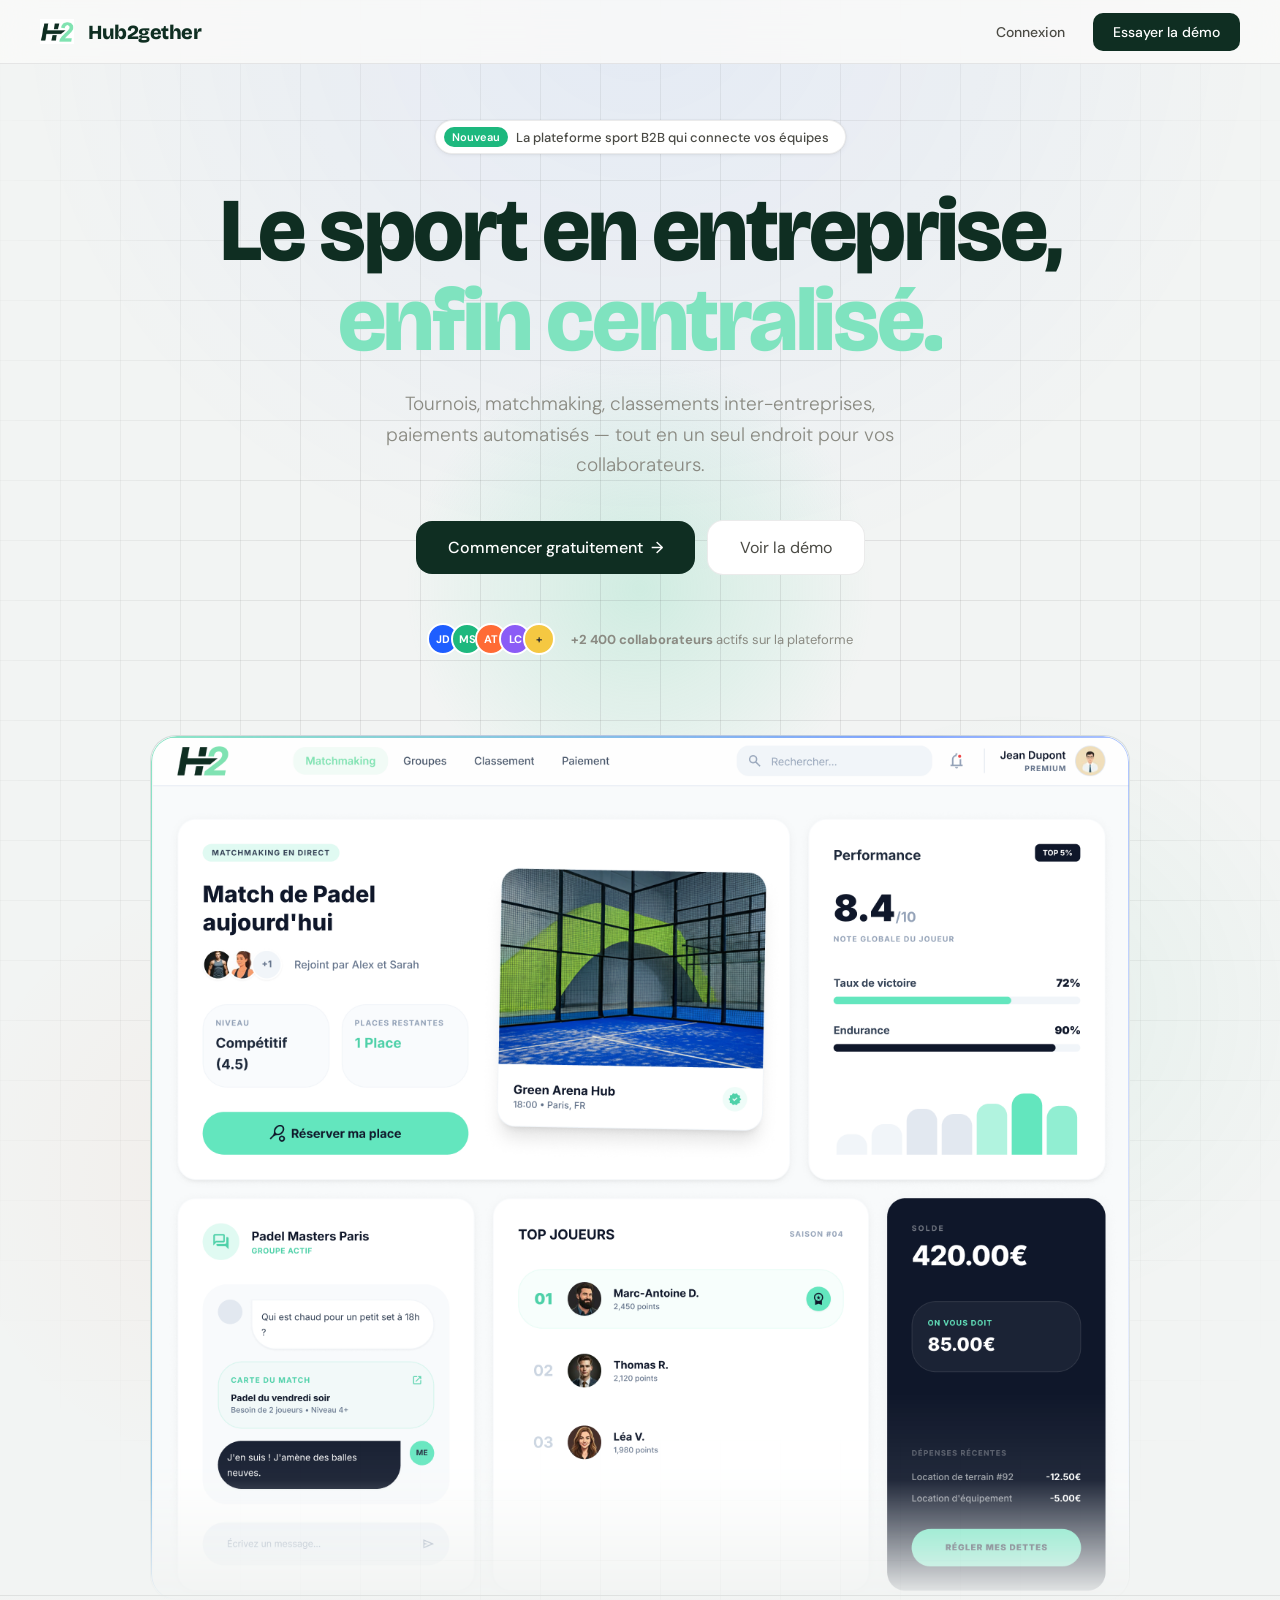
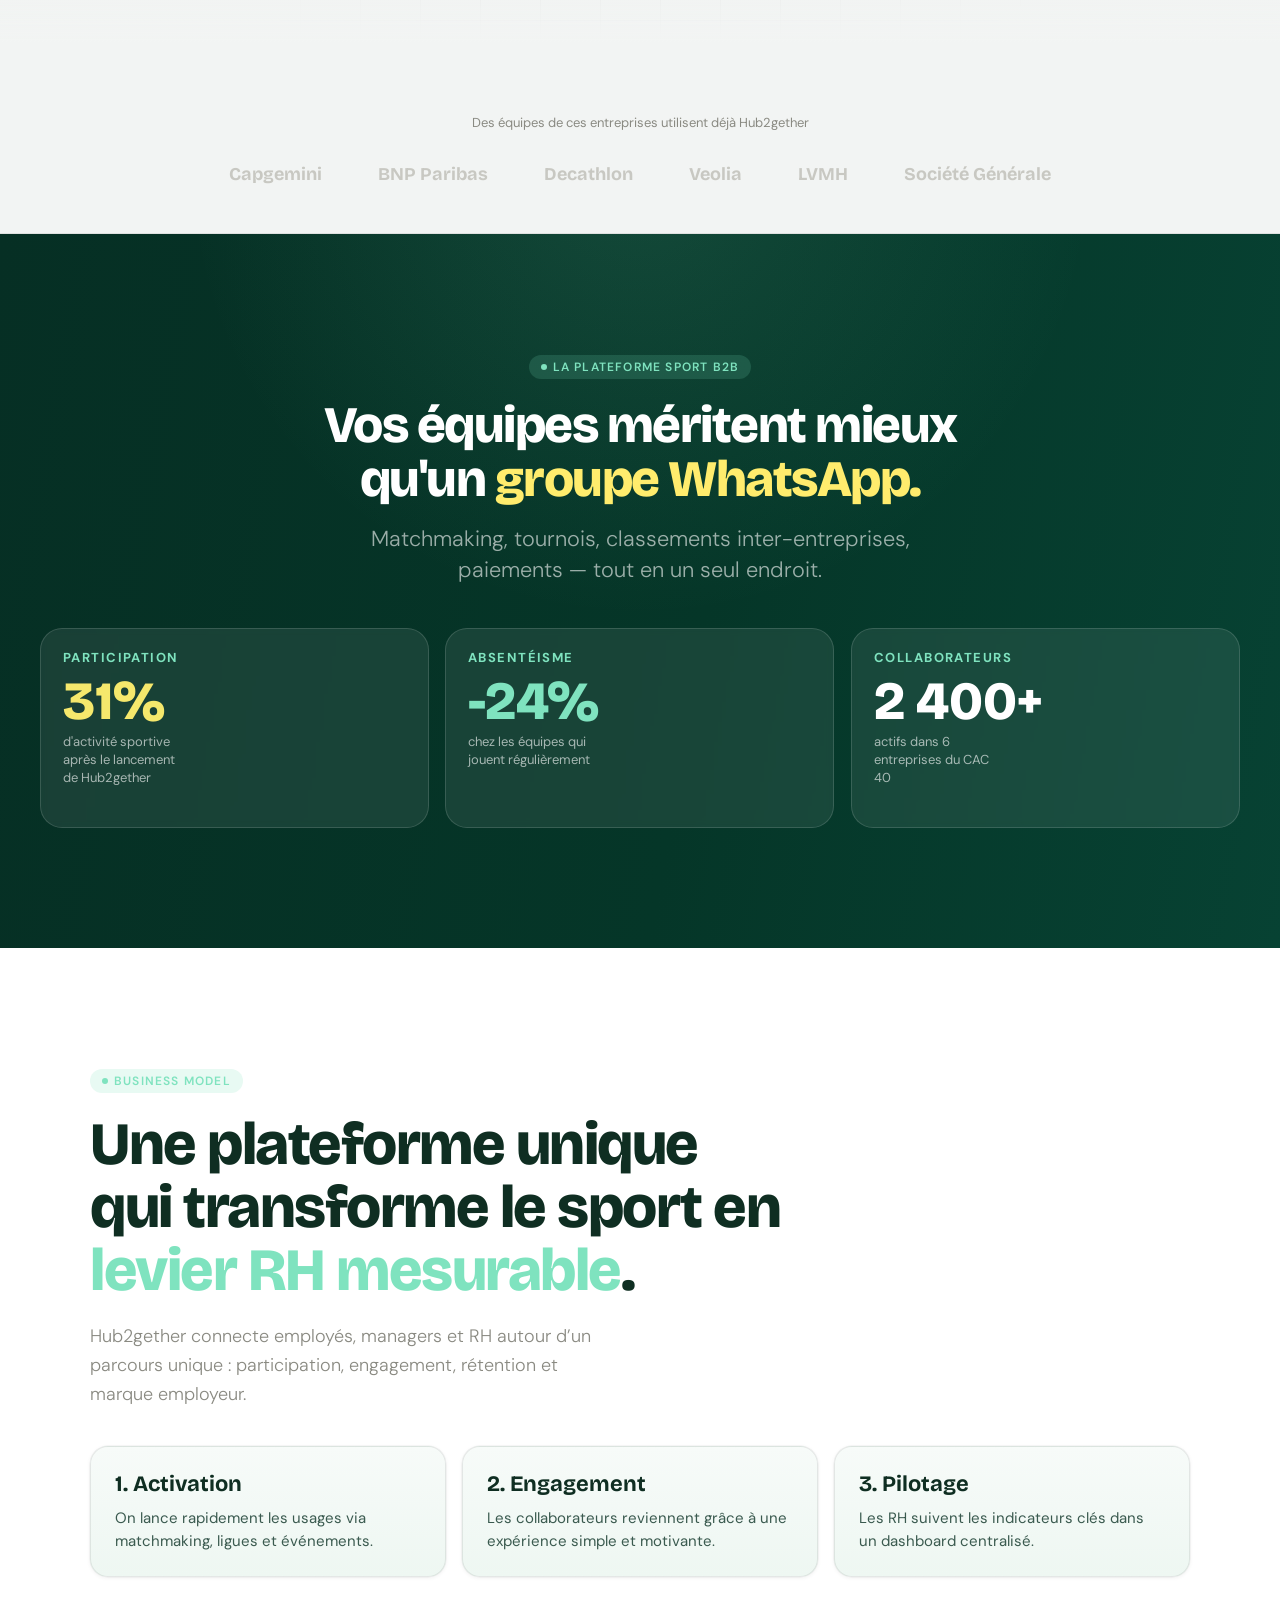
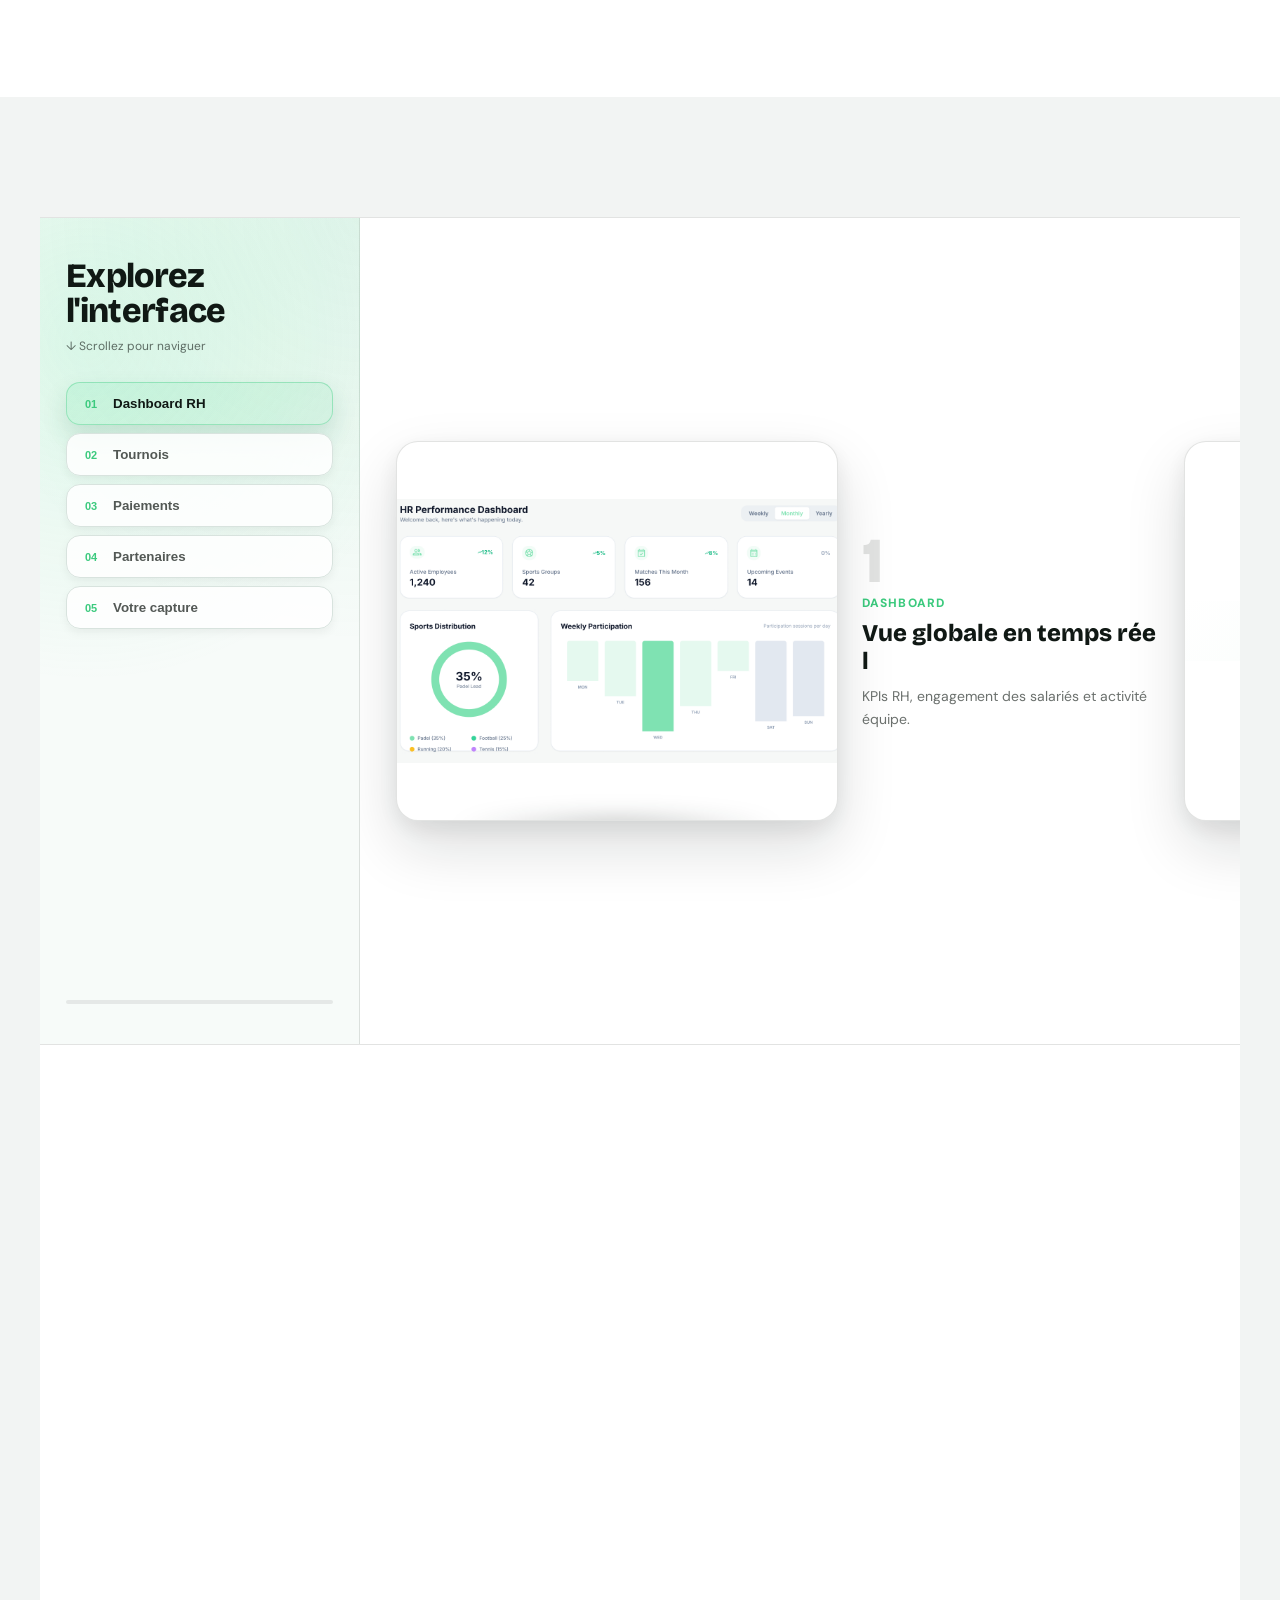
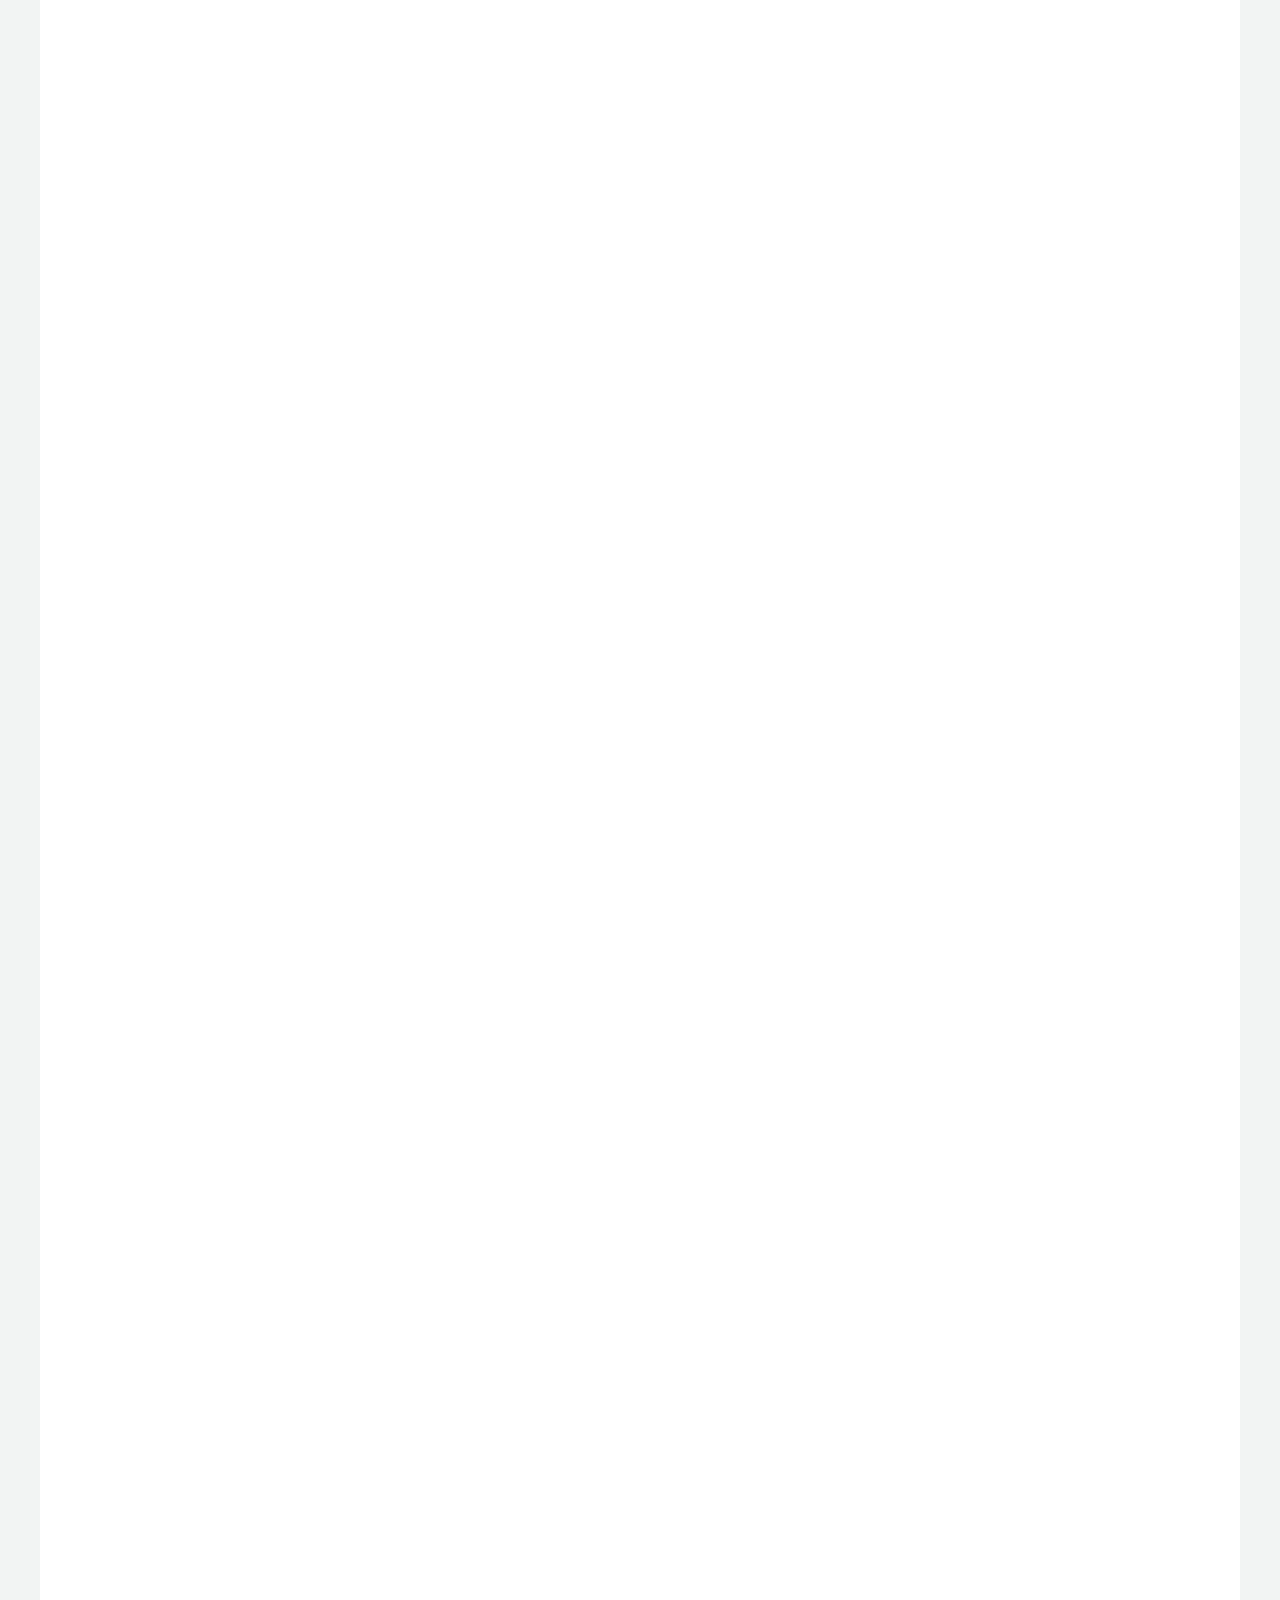
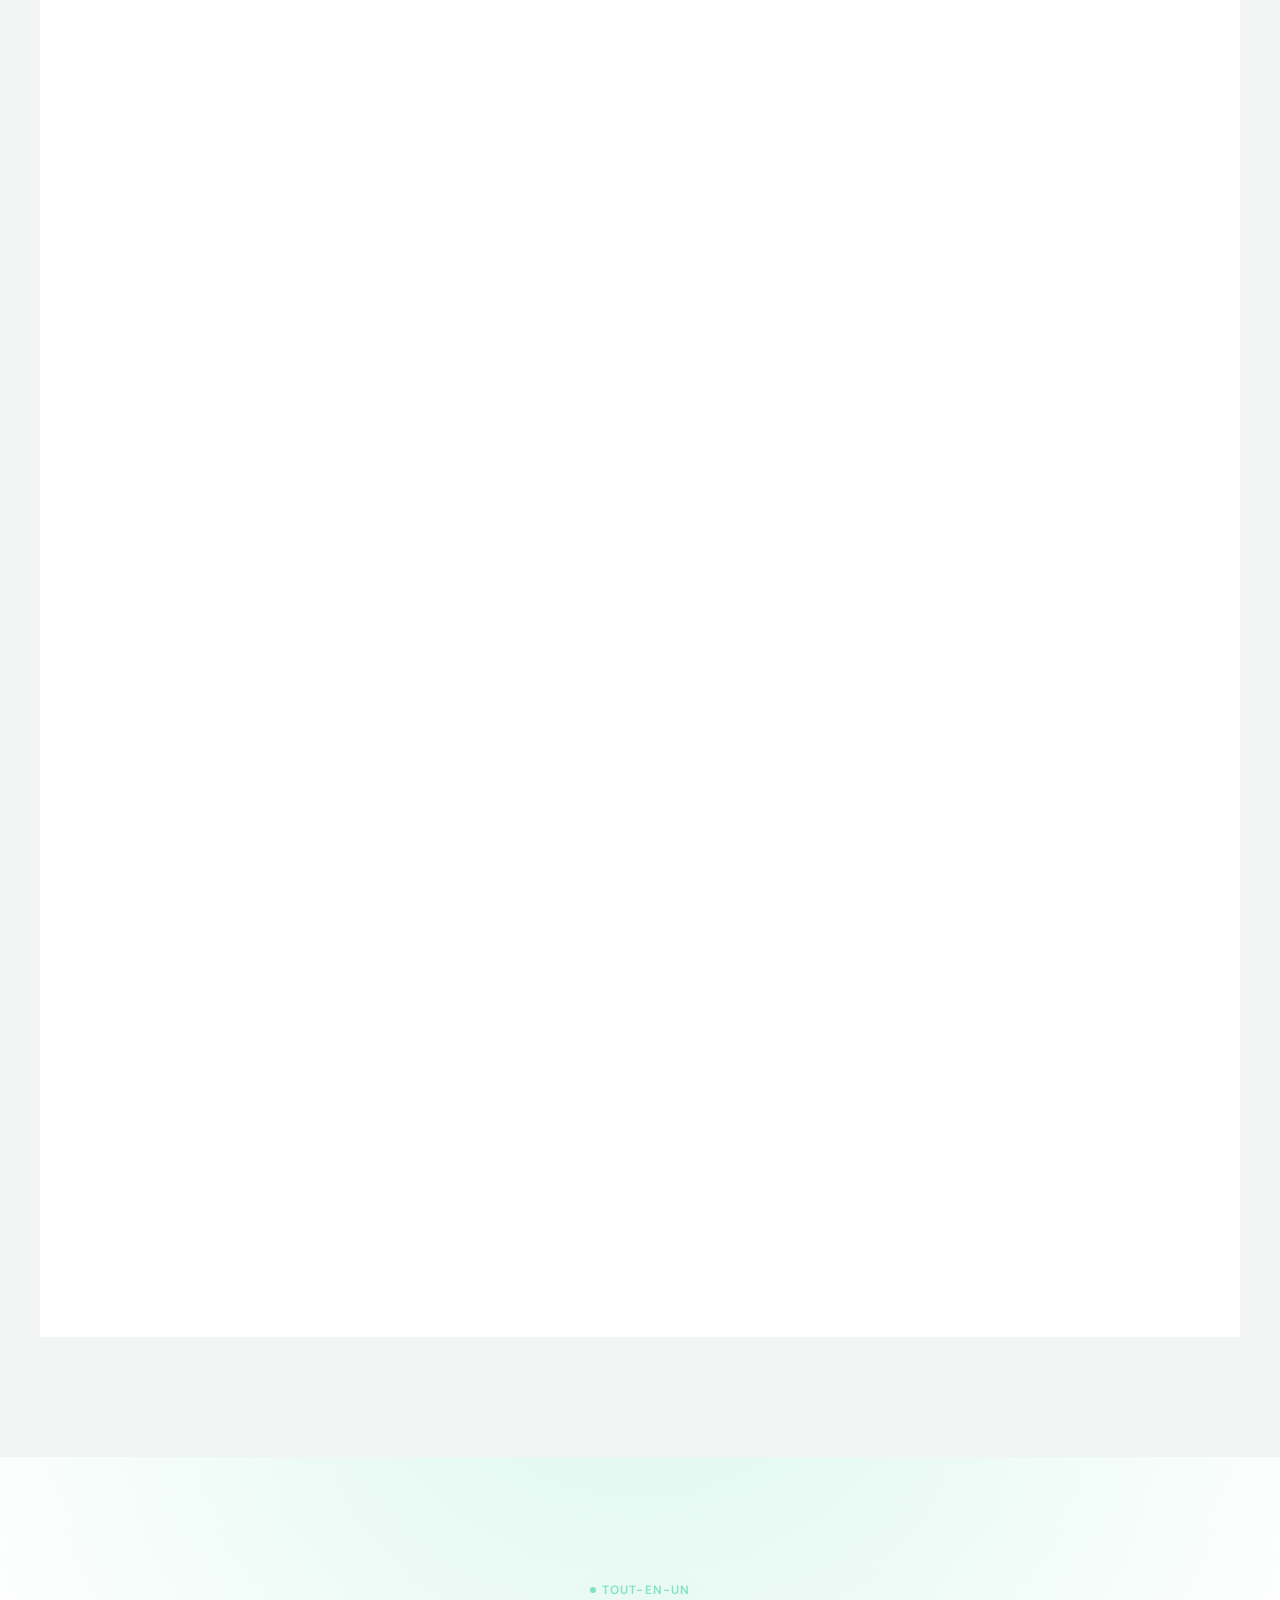
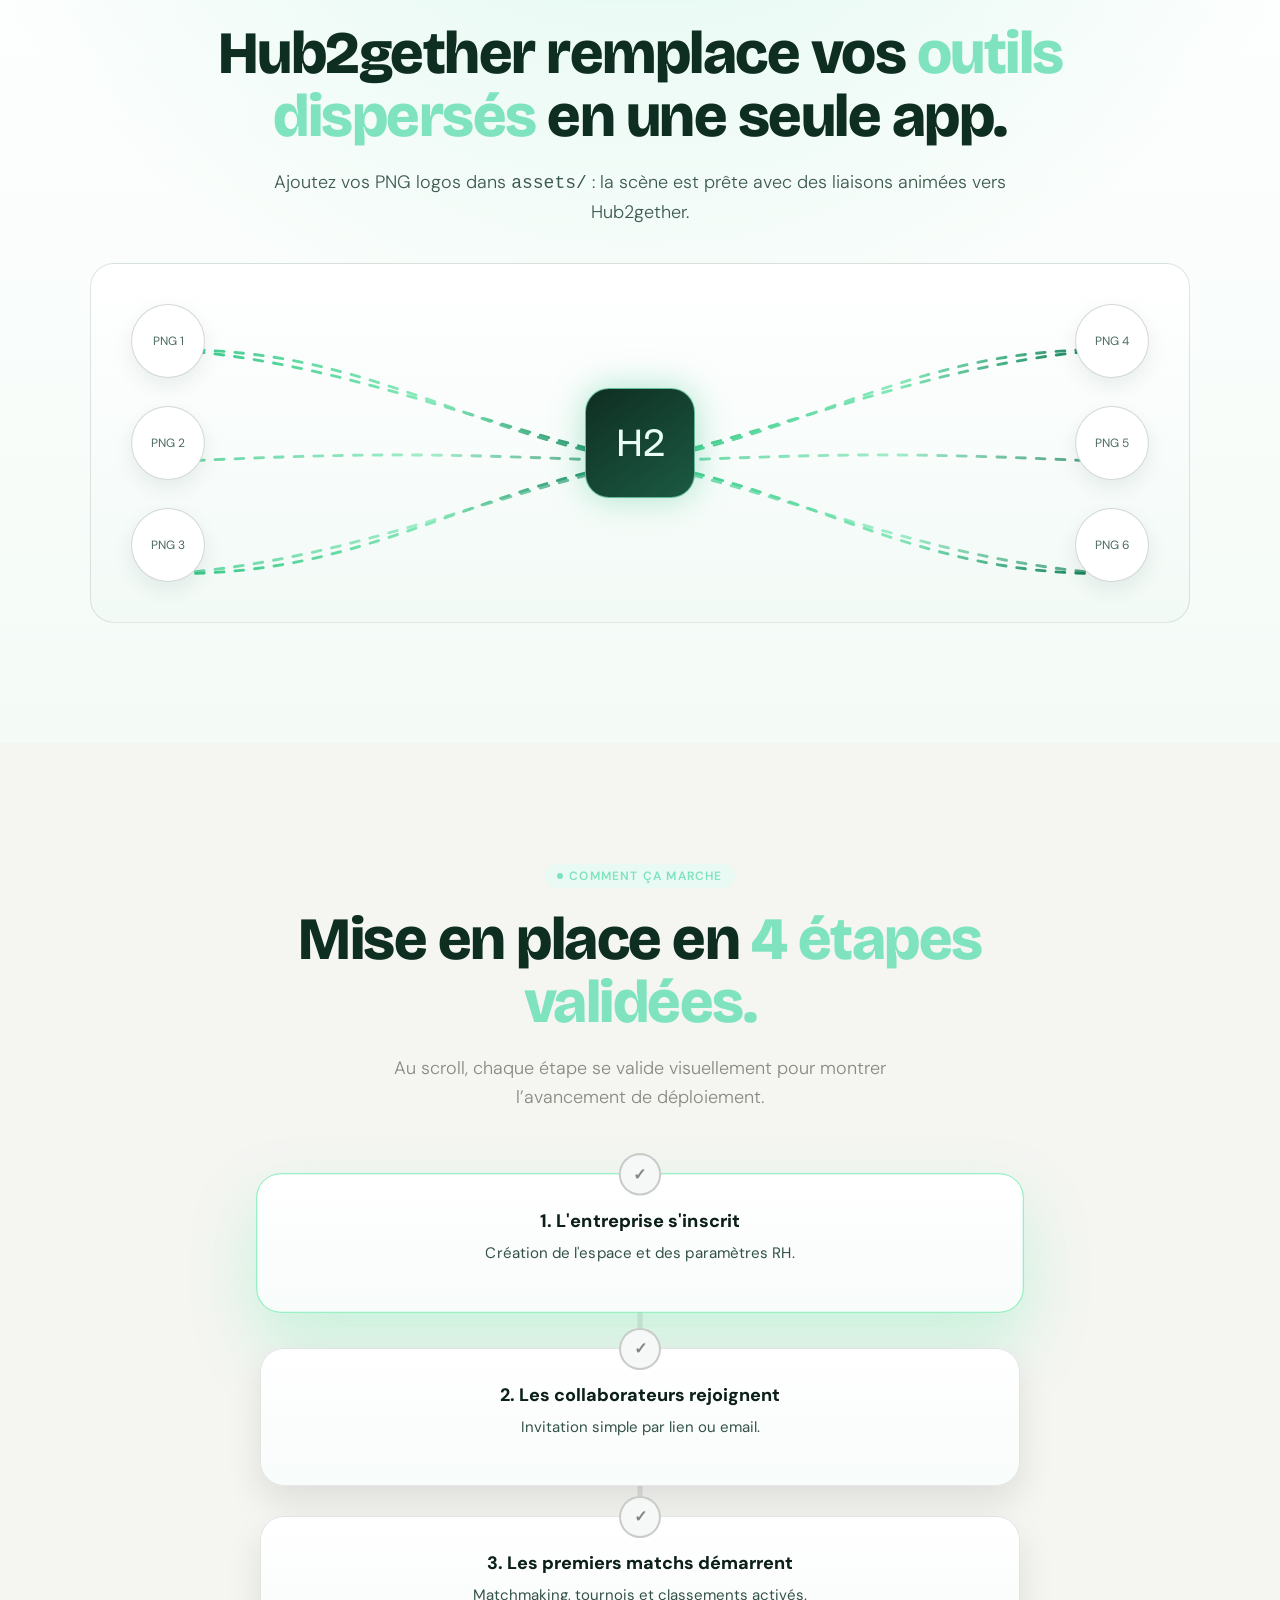
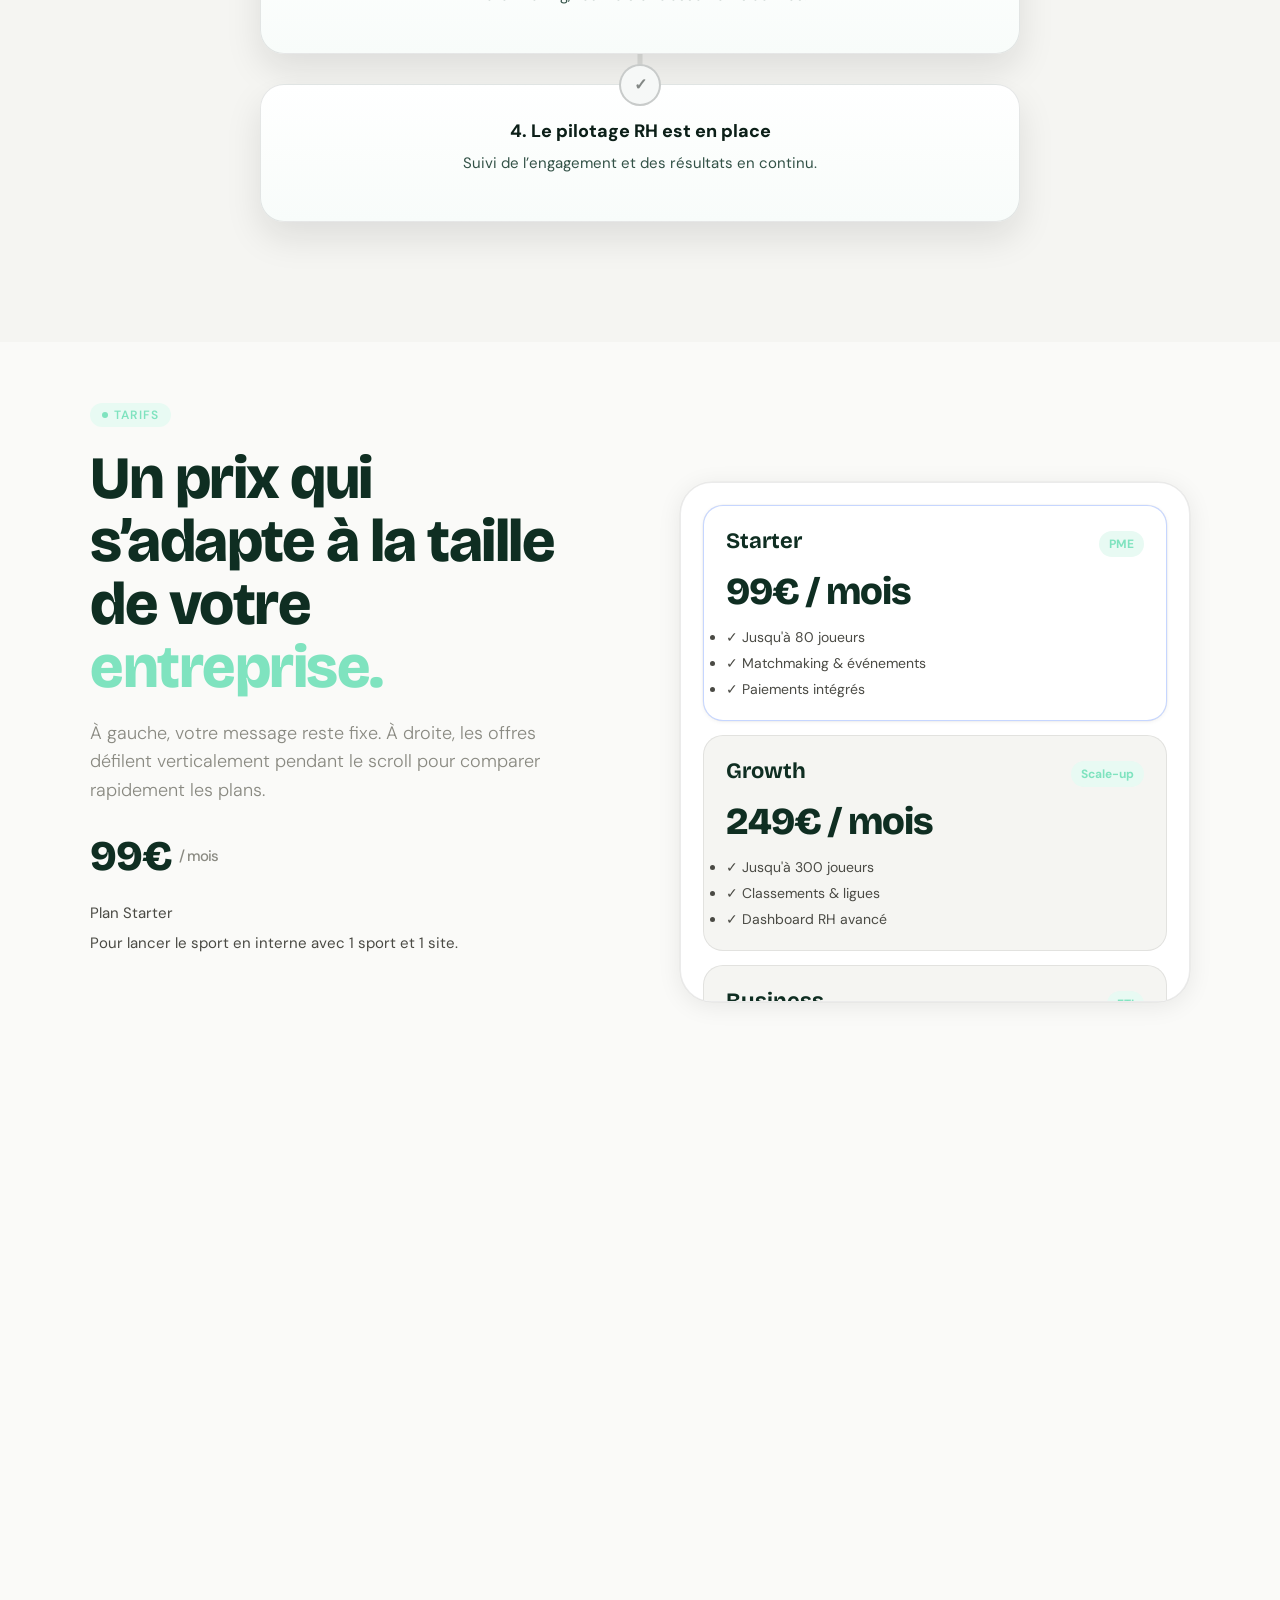
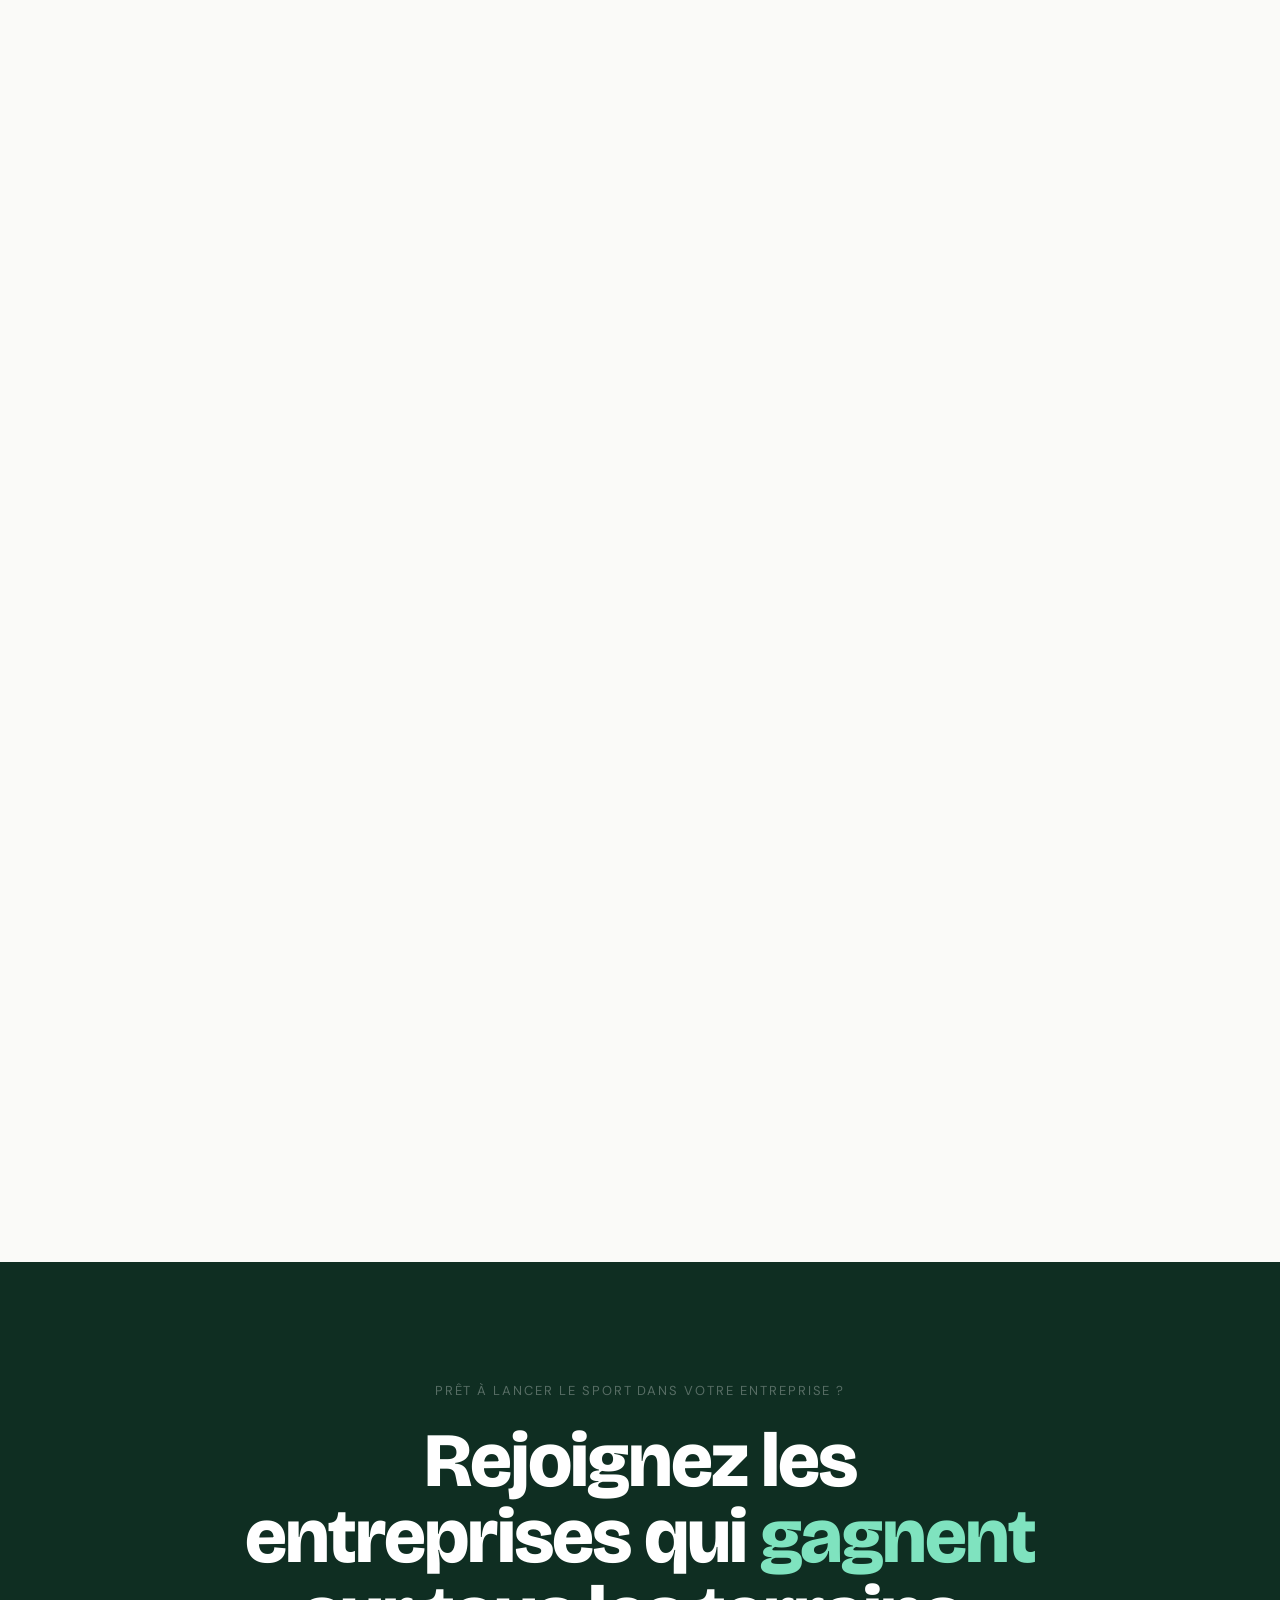
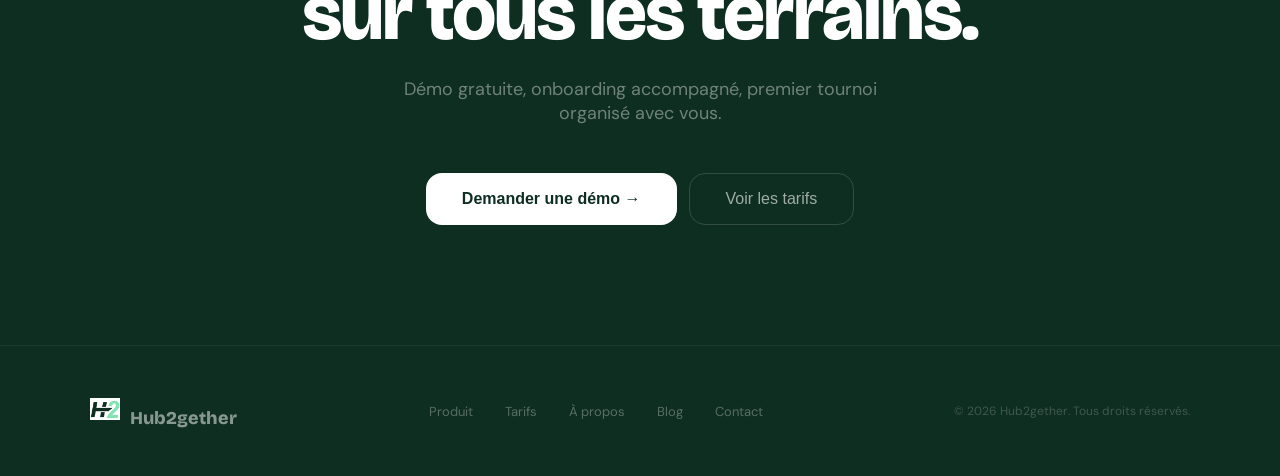
==== commit dcf8a900: "Reduce typography and card sizing in Vos équipes méritent mieux section" ====
--- a/index.html
+++ b/index.html
@@ -265,15 +265,15 @@
   .market-section .section-title em { color: var(--yellow); }
   .market-section .section-desc { color: rgba(255,255,255,0.6); }
   .market-section .section-inner { max-width: 1200px; text-align: center; }
-  .market-section .section-title { margin: 0 auto; max-width: 900px; font-size: clamp(40px, 4.8vw, 62px); }
-  .market-section .section-desc { margin: 20px auto 0; max-width: 860px; font-size: clamp(18px, 2.1vw, 30px); line-height: 1.45; color: rgba(255,255,255,0.56); }
-  .stats-grid { display: grid; grid-template-columns: repeat(auto-fit, minmax(240px, 1fr)); gap: 24px; margin-top: 60px; }
-  .stat-card { border: 1px solid rgba(255,255,255,0.14); border-radius: 30px; padding: 28px 30px; background: rgba(255,255,255,0.08); backdrop-filter: blur(3px); transition: transform .2s ease, box-shadow .2s ease; text-align: left; min-height: 250px; }
+  .market-section .section-title { margin: 0 auto; max-width: 820px; font-size: clamp(34px, 4vw, 52px); }
+  .market-section .section-desc { margin: 16px auto 0; max-width: 760px; font-size: clamp(16px, 1.7vw, 24px); line-height: 1.45; color: rgba(255,255,255,0.6); }
+  .stats-grid { display: grid; grid-template-columns: repeat(auto-fit, minmax(220px, 1fr)); gap: 16px; margin-top: 42px; }
+  .stat-card { border: 1px solid rgba(255,255,255,0.14); border-radius: 22px; padding: 20px 22px; background: rgba(255,255,255,0.08); backdrop-filter: blur(3px); transition: transform .2s ease, box-shadow .2s ease; text-align: left; min-height: 200px; }
   .stat-card:hover { transform: translateY(-4px); box-shadow: 0 12px 26px rgba(0,0,0,0.2); }
-  .stat-label { font-size: 15px; letter-spacing: .12em; font-weight: 700; color: #7FE3BF; margin-bottom: 18px; }
-  .stat-num { font-family: var(--font-display); font-size: clamp(48px, 5.2vw, 70px); font-weight: 800; color: var(--yellow); margin-bottom: 8px; line-height: .95; }
+  .stat-label { font-size: 13px; letter-spacing: .11em; font-weight: 700; color: #7FE3BF; margin-bottom: 10px; }
+  .stat-num { font-family: var(--font-display); font-size: clamp(38px, 4.2vw, 56px); font-weight: 800; color: var(--yellow); margin-bottom: 6px; line-height: .95; }
   .stat-num span { color: var(--blue-mid); }
-  .stat-desc { font-size: 15px; color: rgba(255,255,255,0.56); line-height: 1.45; }
+  .stat-desc { font-size: 13px; color: rgba(255,255,255,0.62); line-height: 1.4; }
   .market-quote { margin-top: 60px; padding: 40px; border: 0.5px solid rgba(255,255,255,0.1); border-radius: var(--radius-lg); background: rgba(255,255,255,0.06); }
   .market-quote p { font-family: var(--font-display); font-size: 24px; color: white; }
   .market-quote p em { font-style: normal; color: var(--yellow); }
@@ -539,7 +539,8 @@
   .replace-stack .section-title { color:#0f2e22; max-width:900px; }
   .replace-stack .section-desc { color: #3d5a4f; max-width:780px; }
   .replace-visual { margin-top: 36px; position:relative; min-height:360px; border-radius:24px; background: linear-gradient(180deg, #ffffff, #f2faf6); border:1px solid rgba(15,46,34,.12); overflow:hidden; display:grid; place-items:center; }
-  .replace-center { width:110px; height:110px; border-radius:24px; background:linear-gradient(145deg,#0f2e22,#1b5a43); border:1px solid rgba(127,227,191,.75); color:#e9fff4; display:grid; place-items:center; font-family:var(--font-display); font-size:40px; box-shadow:0 0 34px rgba(29,184,126,.35); z-index:2; }
+  .replace-center { width:110px; height:110px; border-radius:24px; background:linear-gradient(145deg,#0f2e22,#1b5a43); border:1px solid rgba(127,227,191,.75); color:#e9fff4; display:grid; place-items:center; font-family:var(--font-display); font-size:40px; box-shadow:0 0 34px rgba(29,184,126,.35); z-index:2; overflow:hidden; }
+  .replace-center img { width:72%; height:72%; object-fit:contain; }
   .replace-side { position:absolute; top:50%; transform:translateY(-50%); display:grid; gap:28px; z-index:2; }
   .replace-side.left { left:40px; } .replace-side.right { right:40px; }
   .app-node { width:74px; height:74px; border-radius:50%; background:#ffffff; border:1px solid rgba(15,46,34,.18); box-shadow:0 8px 20px rgba(15,46,34,.08); display:grid; place-items:center; color:#4b6a5f; font-size:12px; }
@@ -548,6 +549,14 @@
   .replace-lines path { fill:none; stroke:url(#lineGradient); stroke-width:2.6; stroke-linecap:round; stroke-dasharray:8 10; opacity:.95; animation: flowLine 6.4s linear infinite; }
   .replace-lines path:nth-child(odd) { animation-duration: 7.4s; opacity:.75; }
   .replace-lines path:nth-child(3n) { animation-duration: 5.6s; opacity:1; }
+  .replace-visual .app-node, .replace-visual .replace-center { opacity: 0; transform: translateY(20px) scale(.92); transition: opacity .7s ease, transform .7s ease; }
+  .replace-visual.visible .replace-center { opacity:1; transform: translateY(0) scale(1); transition-delay: .15s; }
+  .replace-visual.visible .app-node { opacity:1; transform: translateY(0) scale(1); }
+  .replace-visual.visible .app-node:nth-child(1) { transition-delay: .28s; }
+  .replace-visual.visible .app-node:nth-child(2) { transition-delay: .4s; }
+  .replace-visual.visible .app-node:nth-child(3) { transition-delay: .52s; }
+  .replace-visual .replace-lines { opacity: 0; transform: scaleX(.88); transform-origin: center; transition: opacity .8s ease, transform .9s cubic-bezier(.22,.61,.36,1); }
+  .replace-visual.visible .replace-lines { opacity: 1; transform: scaleX(1); transition-delay: .2s; }
   @keyframes flowLine { to { stroke-dashoffset: -180; } }
   @media (max-width: 900px) {
     nav { padding: 0 20px; }
@@ -560,12 +569,12 @@
     .split.reverse { direction: ltr; }
     .features-grid { grid-template-columns: 1fr 1fr; }
     .stats-grid { grid-template-columns: 1fr; gap: 16px; }
-    .market-section .section-title { font-size: 42px; }
-    .market-section .section-desc { font-size: 20px; }
-    .stat-card { min-height: auto; padding: 22px; border-radius: 22px; }
-    .stat-label { font-size: 16px; }
-    .stat-num { font-size: 52px; }
-    .stat-desc { font-size: 14px; }
+    .market-section .section-title { font-size: 34px; }
+    .market-section .section-desc { font-size: 16px; }
+    .stat-card { min-height: auto; padding: 16px; border-radius: 16px; }
+    .stat-label { font-size: 12px; }
+    .stat-num { font-size: 40px; }
+    .stat-desc { font-size: 12px; }
     .steps-row { max-width: 100%; gap: 16px; }
     .steps-row::before, .timeline-progress { left: 50%; transform: translateX(-50%); }
     .step-item { width: min(92%, 560px); margin: 0 auto !important; min-height: 110px; padding: 28px 18px 18px; border-radius: 16px; }
@@ -673,7 +682,7 @@
 </section>
 
 
-<section class="replace-stack" id="replace"><div class="section-inner" style="text-align:center"><div class="section-tag" style="margin:0 auto 20px"><div class="tag-dot"></div>Tout-en-un</div><h2 class="section-title" style="margin:0 auto">Hub2gether remplace vos <em>outils dispersés</em> en une seule app.</h2><p class="section-desc" style="margin:20px auto 0">Ajoutez vos PNG logos dans <code>assets/</code> : la scène est prête avec des liaisons animées vers Hub2gether.</p><div class="replace-visual reveal"><div class="replace-center">H2</div><div class="replace-side left"><div class="app-node"><img src="assets/logo-app-1.png" alt="Logo app 1" onerror="this.style.display='none'; this.nextElementSibling.style.display='grid';"/><span style="display:none;">PNG 1</span></div><div class="app-node"><img src="assets/logo-app-2.png" alt="Logo app 2" onerror="this.style.display='none'; this.nextElementSibling.style.display='grid';"/><span style="display:none;">PNG 2</span></div><div class="app-node"><img src="assets/logo-app-3.png" alt="Logo app 3" onerror="this.style.display='none'; this.nextElementSibling.style.display='grid';"/><span style="display:none;">PNG 3</span></div></div><div class="replace-side right"><div class="app-node"><img src="assets/logo-app-4.png" alt="Logo app 4" onerror="this.style.display='none'; this.nextElementSibling.style.display='grid';"/><span style="display:none;">PNG 4</span></div><div class="app-node"><img src="assets/logo-app-5.png" alt="Logo app 5" onerror="this.style.display='none'; this.nextElementSibling.style.display='grid';"/><span style="display:none;">PNG 5</span></div><div class="app-node"><img src="assets/logo-app-6.png" alt="Logo app 6" onerror="this.style.display='none'; this.nextElementSibling.style.display='grid';"/><span style="display:none;">PNG 6</span></div></div><svg class="replace-lines" viewBox="0 0 1000 360" preserveAspectRatio="none"><defs><linearGradient id="lineGradient" x1="0" y1="0" x2="1" y2="0"><stop offset="0%" stop-color="#35c786"/><stop offset="55%" stop-color="#84e8b9"/><stop offset="100%" stop-color="#0f7a55"/></linearGradient></defs><path d="M77,78 C252,78 338,152 500,180"/><path d="M77,78 C236,92 334,140 500,180"/><path d="M77,180 C276,180 352,180 500,180"/><path d="M77,180 C270,170 346,174 500,180"/><path d="M77,282 C252,282 338,208 500,180"/><path d="M77,282 C236,268 334,220 500,180"/><path d="M923,78 C748,78 662,152 500,180"/><path d="M923,78 C764,92 666,140 500,180"/><path d="M923,180 C724,180 648,180 500,180"/><path d="M923,180 C730,170 654,174 500,180"/><path d="M923,282 C748,282 662,208 500,180"/><path d="M923,282 C764,268 666,220 500,180"/></svg></div></div></section>
+<section class="replace-stack" id="replace"><div class="section-inner" style="text-align:center"><div class="section-tag" style="margin:0 auto 20px"><div class="tag-dot"></div>Tout-en-un</div><h2 class="section-title" style="margin:0 auto">Hub2gether remplace vos <em>outils dispersés</em> en une seule app.</h2><p class="section-desc" style="margin:20px auto 0">Ajoutez vos PNG logos dans <code>assets/</code> : la scène est prête avec des liaisons animées vers Hub2gether.</p><div class="replace-visual reveal"><div class="replace-center"><img src="assets/logo-hub2gether-center.png" alt="Logo Hub2gether" onerror="this.style.display='none'; this.nextElementSibling.style.display='grid';"/><span style="display:none;">H2</span></div><div class="replace-side left"><div class="app-node"><img src="assets/logo-app-1.png" alt="Logo app 1" onerror="this.style.display='none'; this.nextElementSibling.style.display='grid';"/><span style="display:none;">PNG 1</span></div><div class="app-node"><img src="assets/logo-app-2.png" alt="Logo app 2" onerror="this.style.display='none'; this.nextElementSibling.style.display='grid';"/><span style="display:none;">PNG 2</span></div><div class="app-node"><img src="assets/logo-app-3.png" alt="Logo app 3" onerror="this.style.display='none'; this.nextElementSibling.style.display='grid';"/><span style="display:none;">PNG 3</span></div></div><div class="replace-side right"><div class="app-node"><img src="assets/logo-app-4.png" alt="Logo app 4" onerror="this.style.display='none'; this.nextElementSibling.style.display='grid';"/><span style="display:none;">PNG 4</span></div><div class="app-node"><img src="assets/logo-app-5.png" alt="Logo app 5" onerror="this.style.display='none'; this.nextElementSibling.style.display='grid';"/><span style="display:none;">PNG 5</span></div><div class="app-node"><img src="assets/logo-app-6.png" alt="Logo app 6" onerror="this.style.display='none'; this.nextElementSibling.style.display='grid';"/><span style="display:none;">PNG 6</span></div></div><svg class="replace-lines" viewBox="0 0 1000 360" preserveAspectRatio="none"><defs><linearGradient id="lineGradient" x1="0" y1="0" x2="1" y2="0"><stop offset="0%" stop-color="#35c786"/><stop offset="55%" stop-color="#84e8b9"/><stop offset="100%" stop-color="#0f7a55"/></linearGradient></defs><path d="M77,78 C252,78 338,152 500,180"/><path d="M77,78 C236,92 334,140 500,180"/><path d="M77,180 C276,180 352,180 500,180"/><path d="M77,180 C270,170 346,174 500,180"/><path d="M77,282 C252,282 338,208 500,180"/><path d="M77,282 C236,268 334,220 500,180"/><path d="M923,78 C748,78 662,152 500,180"/><path d="M923,78 C764,92 666,140 500,180"/><path d="M923,180 C724,180 648,180 500,180"/><path d="M923,180 C730,170 654,174 500,180"/><path d="M923,282 C748,282 662,208 500,180"/><path d="M923,282 C764,268 666,220 500,180"/></svg></div></div></section>
 
 <section id="how" style="background:var(--grey-50)"><div class="section-inner" style="text-align:center"><div class="section-tag" style="margin:0 auto 20px"><div class="tag-dot"></div>Comment ça marche</div><h2 class="section-title" style="margin:0 auto">Mise en place en <em>4 étapes validées.</em></h2><p class="section-desc" style="margin:20px auto 0">Au scroll, chaque étape se valide visuellement pour montrer l’avancement de déploiement.</p><div class="steps-row reveal" id="implementationTimeline"><div class="timeline-progress" id="timelineProgress"></div><div class="step-item left"><div class="step-num-wrap">✓</div><div class="step-name">1. L'entreprise s'inscrit</div><div class="step-desc">Création de l'espace et des paramètres RH.</div></div><div class="step-item right"><div class="step-num-wrap">✓</div><div class="step-name">2. Les collaborateurs rejoignent</div><div class="step-desc">Invitation simple par lien ou email.</div></div><div class="step-item left"><div class="step-num-wrap">✓</div><div class="step-name">3. Les premiers matchs démarrent</div><div class="step-desc">Matchmaking, tournois et classements activés.</div></div><div class="step-item right"><div class="step-num-wrap">✓</div><div class="step-name">4. Le pilotage RH est en place</div><div class="step-desc">Suivi de l’engagement et des résultats en continu.</div></div></div></div></section>
 
